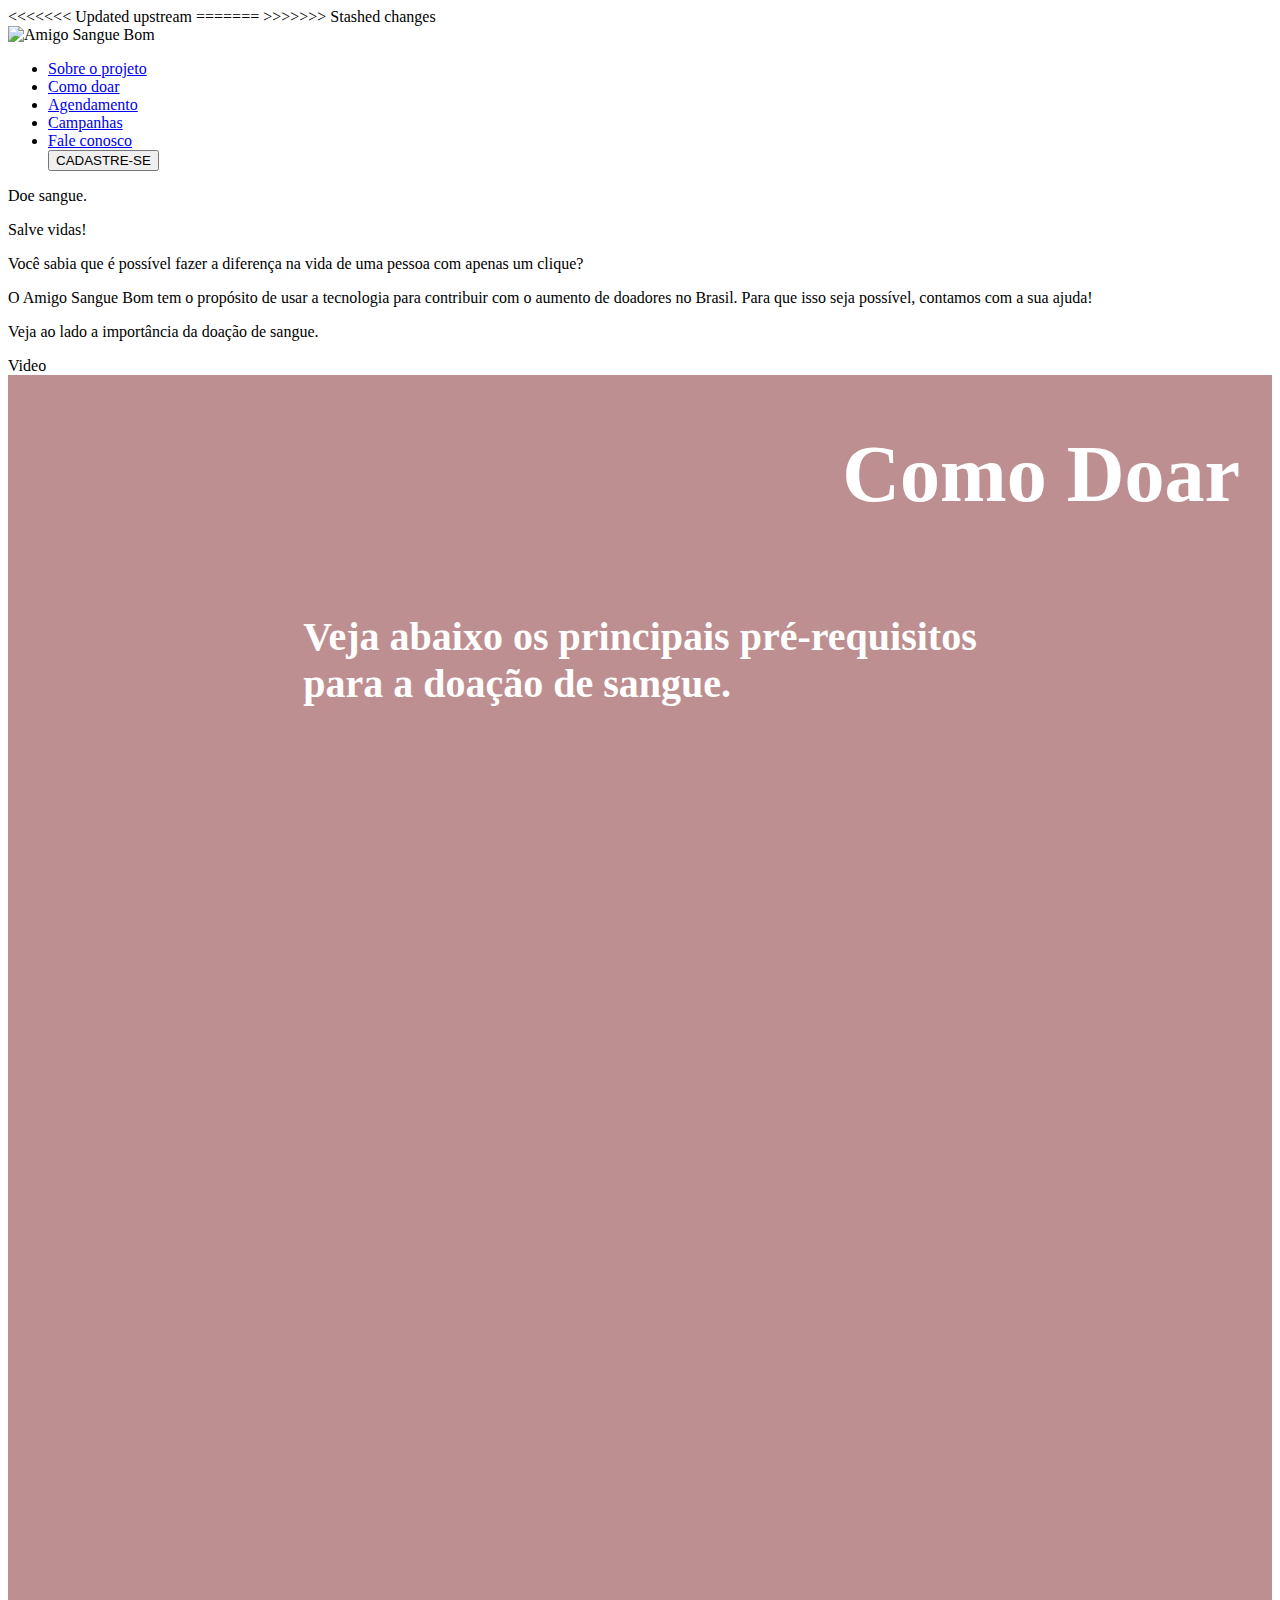
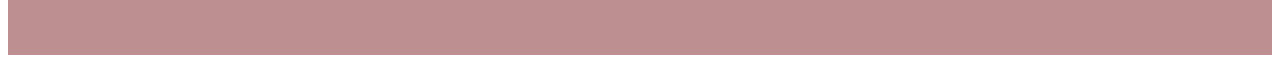
==== codigo-fonte/index.html @ 87a2641a "Inclusão de icones" ====
<!DOCTYPE html>
<html lang="en">

<head>
    <meta charset="UTF-8">
    <meta name="viewport" content="width=device-width, initial-scale=1.0">
    <link rel="stylesheet" href="main.css">
<<<<<<< Updated upstream
    <link href="https://fonts.googleapis.com/css2?family=Inter&display=swap" rel="stylesheet"> <!-- fonte Inter -->
=======
    <link rel="stylesheet" href="section2.css">
>>>>>>> Stashed changes
    <title>Amigo Sangue Bom</title>

    <script src="js/hamburger.js"></script>
</head>

<body>



    <!-------------ERICK---------------- HEADER - NAV E MAIN -------------------->


    <header>

        <div class="logo">
            <img src="../documentos/img/logoprojeto.png" alt="Amigo Sangue Bom">
        </div>
        <nav>
            <ul class="nav-bar">
                <li><a class="nav-link" href="#sobre">Sobre o projeto</a></li>
                <li><a class="nav-link" href="#como_doar">Como doar</a></li>
                <li><a class="nav-link" href="#agendamento">Agendamento</a></li>
                <li><a class="nav-link" href="#campanhas">Campanhas</a></li>
                <li><a class="nav-link" href="#fale_conosco">Fale conosco</a></li>
                <button class="login_signup" id="login_signup">CADASTRE-SE</button>
            </ul>
        </nav>

        <!-- favor não mudar essa div 'hamburguer' -->
        <div class="hamburger">
            <div class="line1"></div>
            <div class="line2"></div>
            <div class="line3"></div>
        </div>

    </header>

    <main>
        <div class="container">
            <div class="coluna1">
                <div class="intro">
                    <p>Doe <span>sangue</span>.</p>
                    <p>Salve vidas!</p>
                </div>
                <div class="intro_text">

                    <p>Você sabia que é possível fazer a diferença na vida de uma pessoa com apenas um clique?</p>
                    <p>O Amigo Sangue Bom tem o propósito de usar a tecnologia para contribuir com o aumento de doadores
                        no
                        Brasil. Para que isso seja possível, contamos com a sua ajuda!</p>
                    <p>Veja ao lado a importância da doação de sangue.</p>
                </div>
            </div>
            <div class="coluna2">
                <div class="video_sangue">Video</div><!-- div apenas de exemplo antes do video -->
            </div>
        </div>
    </main>




















    <!-------------ERICK---------------- HEADER - NAV E MAIN -------------------->




    <!-------------DOUGLAS---------------- SECTION 1 ----------------------------->

































    <!--------------DOUGLAS--------------- SECTION 1 ----------------------------->


    <!------DOUGLAS/LUIZ--------------- SECTION 2 ----------------------------->

    <div id="containerComoDoar" class="">
    <h1 id="h1ComoDoar" class="">Como Doar</h1>
    <h3 id="h3ComoDoar" class="">Veja abaixo os principais pré-requisitos <br> para a doação de sangue.</h3>
    </div>































    <!---------DOUGLAS/LUIZ--------------- SECTION 2 ------------------------------------->


    <!------BRIAN/RANAN/MATEUS----------------------- ASIDES ----------------------------->






































    <!-------BRIAN/RANAN/MATEUS----------------- ASIDES -------------------------->



    <!-------BRIAN/RANAN/MATEUS------------ SECTION 3 ---------------------------->

































    <!--------BRIAN/RANAN/MATEUS------------ SECTION 3 -------------------->




    <!---------MATEUS---------------- FOOTER ------------------>
























    <!----------BRIAN/RANAN/MATEUS---------------- FOOTER ---------------------->









</body>

</html>
---- codigo-fonte/section2.css ----
#containerComoDoar{
    display: flex;
    flex-direction: column;
    height: 80rem;
    background: #BE8F90; 
    
    align-items: end;  
}

#h1ComoDoar{
    color: #fff;
    align-self: top;
    margin-right: 2rem;
    font-size: 5rem;

}

#h3ComoDoar{
    color: #fff;
    align-self: center;
    font-size: 2.5rem;
}
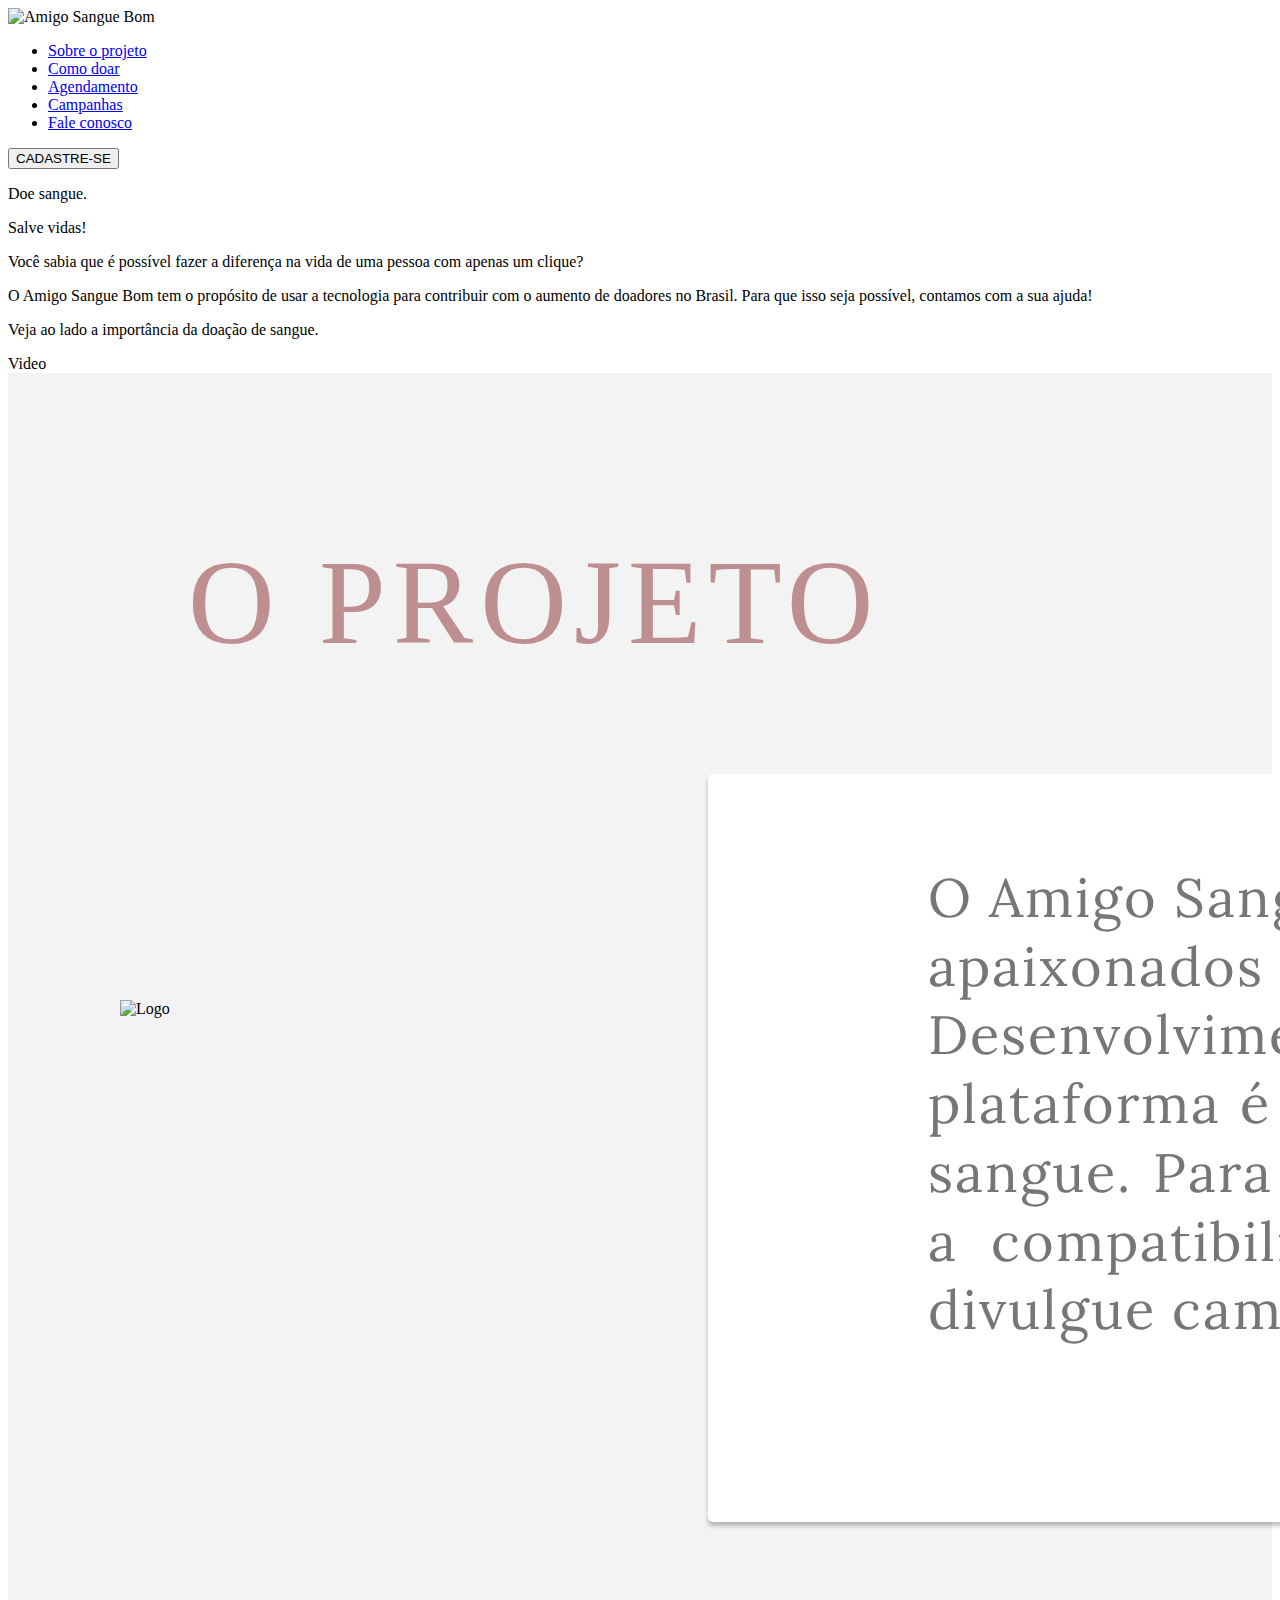
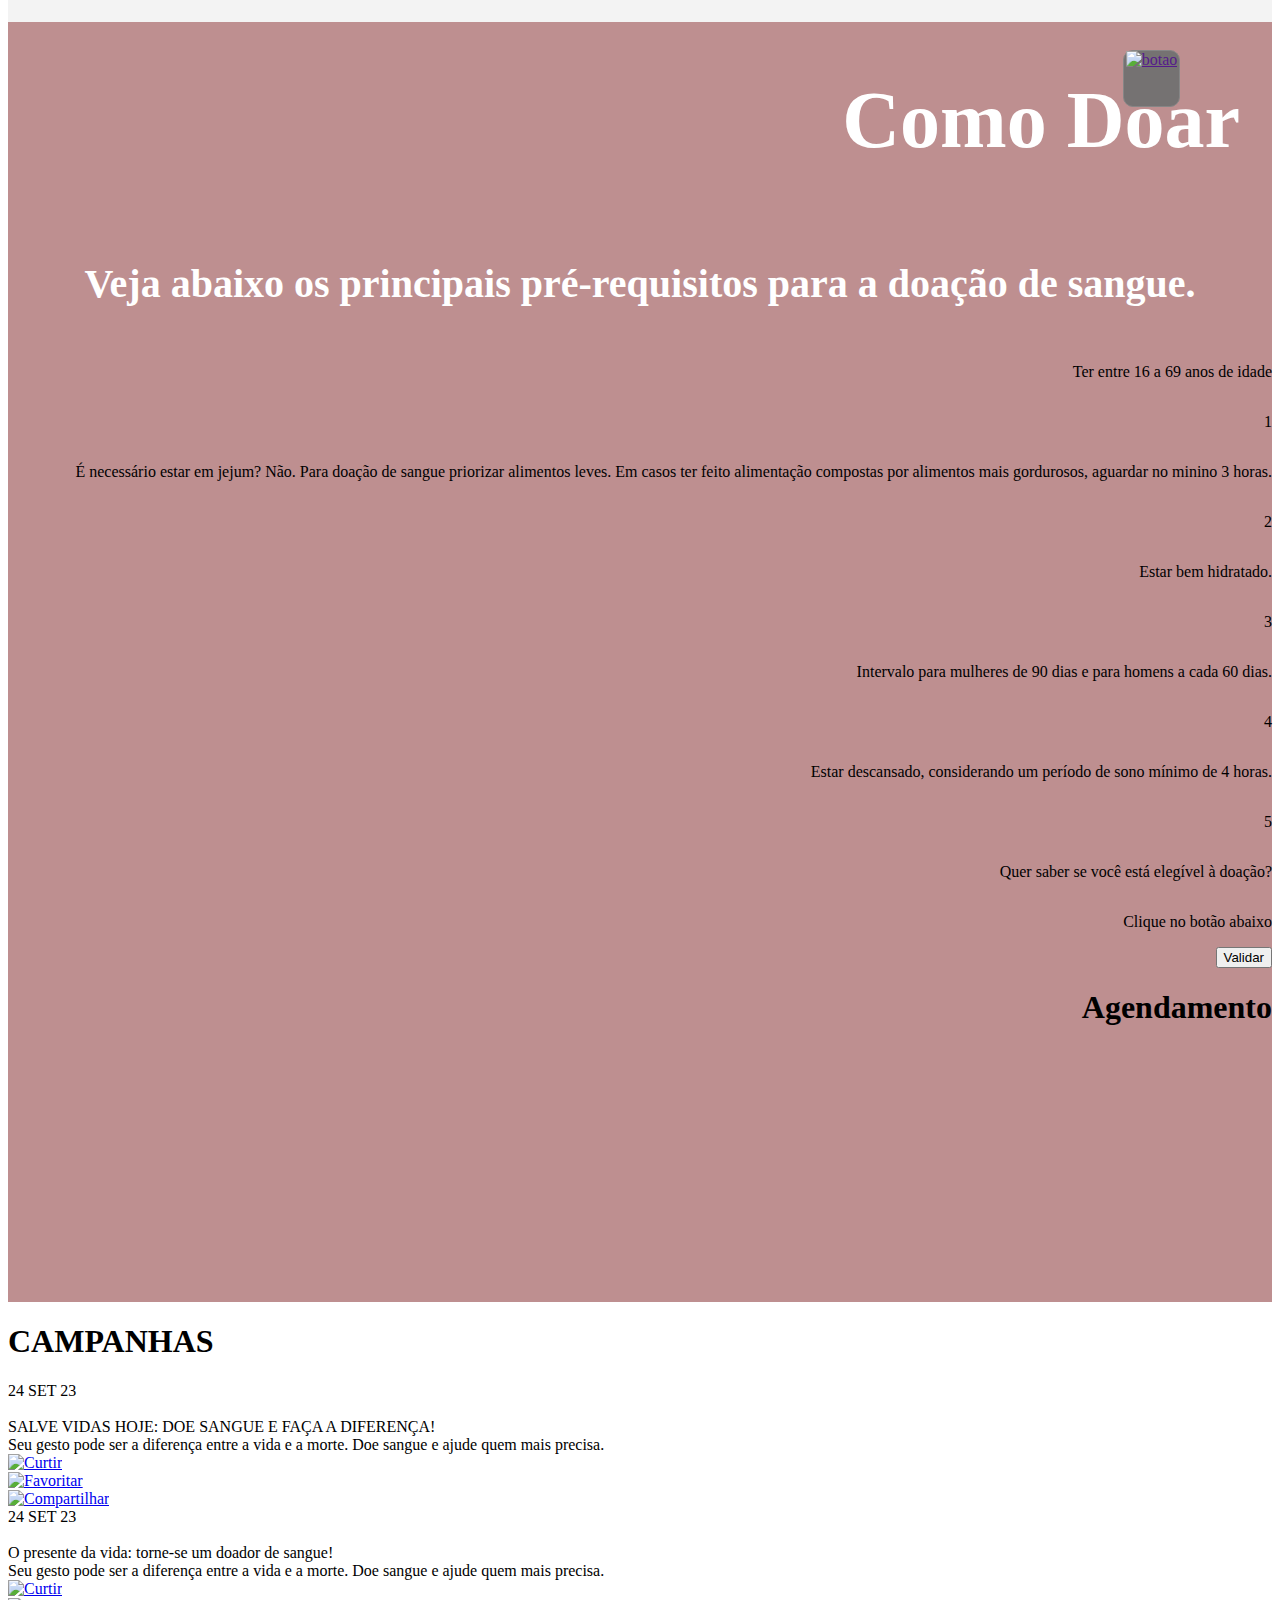
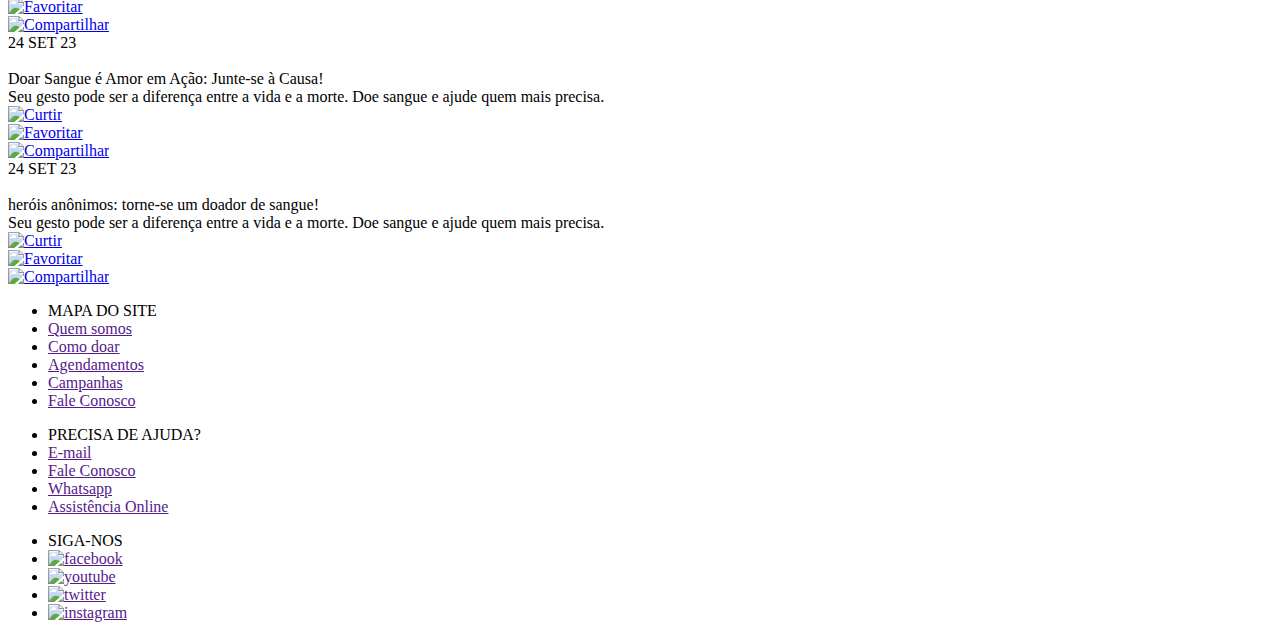
==== commit a62f011c: "Ajuste" ====
--- a/codigo-fonte/index.html
+++ b/codigo-fonte/index.html
@@ -3,13 +3,21 @@
 
 <head>
     <meta charset="UTF-8">
+
+    <link rel="preconnect" href="https://fonts.googleapis.com">
+    <link rel="preconnect" href="https://fonts.gstatic.com" crossorigin>
+    <link href="https://fonts.googleapis.com/css2?family=Inter:wght@400;500&family=Roboto:wght@400;700&display=swap"
+        rel="stylesheet">
+
+    <link rel="preconnect" href="https://fonts.googleapis.com">
+    <link rel="preconnect" href="https://fonts.gstatic.com" crossorigin>
+    <link href="https://fonts.googleapis.com/css2?family=Lora&display=swap" rel="stylesheet">
+
     <meta name="viewport" content="width=device-width, initial-scale=1.0">
     <link rel="stylesheet" href="main.css">
-<<<<<<< Updated upstream
     <link href="https://fonts.googleapis.com/css2?family=Inter&display=swap" rel="stylesheet"> <!-- fonte Inter -->
-=======
     <link rel="stylesheet" href="section2.css">
->>>>>>> Stashed changes
+    <link rel="stylesheet" href="section1.css">
     <title>Amigo Sangue Bom</title>
 
     <script src="js/hamburger.js"></script>
@@ -24,19 +32,18 @@
 
     <header>
 
+
         <div class="logo">
             <img src="../documentos/img/logoprojeto.png" alt="Amigo Sangue Bom">
         </div>
-        <nav>
-            <ul class="nav-bar">
-                <li><a class="nav-link" href="#sobre">Sobre o projeto</a></li>
-                <li><a class="nav-link" href="#como_doar">Como doar</a></li>
-                <li><a class="nav-link" href="#agendamento">Agendamento</a></li>
-                <li><a class="nav-link" href="#campanhas">Campanhas</a></li>
-                <li><a class="nav-link" href="#fale_conosco">Fale conosco</a></li>
-                <button class="login_signup" id="login_signup">CADASTRE-SE</button>
-            </ul>
-        </nav>
+        <ul class="nav-bar">
+            <li><a class="nav-link" href="#sobre">Sobre o projeto</a></li>
+            <li><a class="nav-link" href="#como_doar">Como doar</a></li>
+            <li><a class="nav-link" href="#agendamento">Agendamento</a></li>
+            <li><a class="nav-link" href="#campanhas">Campanhas</a></li>
+            <li><a class="nav-link" href="#fale_conosco">Fale conosco</a></li>
+        </ul>
+        <button class="login_signup" id="login_signup">CADASTRE-SE</button>
 
         <!-- favor não mudar essa div 'hamburguer' -->
         <div class="hamburger">
@@ -44,6 +51,7 @@
             <div class="line2"></div>
             <div class="line3"></div>
         </div>
+
 
     </header>
 
@@ -73,59 +81,27 @@
 
 
 
-
-
-
-
-
-
-
-
-
-
-
-
-
-
-
     <!-------------ERICK---------------- HEADER - NAV E MAIN -------------------->
 
 
 
 
     <!-------------DOUGLAS---------------- SECTION 1 ----------------------------->
-
-
-
-
-
-
-
-
-
-
-
-
-
-
-
-
-
-
-
-
-
-
-
-
-
-
-
-
-
-
-
-
+    <section class="containerProjeto">
+        <div>
+            <h1 class="h1-projeto">O PROJETO</h1>
+            <img src="../documentos/img/logoprojeto.png" class="logo" alt="Logo">
+            <div class="conteudo-projeto">
+                <p>O Amigo Sangue bom é um projeto desenvolvido por 6 alunos apaixonados por tecnologia e inovação do
+                    curso de Análise e Desenvolvimento de Sistemas da Puc Minas. O intuito da plataforma é atrair
+                    pessoas para contribuir com a doação de sangue. Para isso, o site permite que os usuários verifiquem
+                    a compatibilidade para doação, agende, conscientize-se e divulgue campanhas de incentivo.</p>
+            </div>
+            <div class="botaoPraCima">
+                <a href=""><img src="../documentos/img/botão-setaPraCima.png" alt="botao" class="voltar-homepage"></a>
+            </div>
+        </div>
+    </section>
 
     <!--------------DOUGLAS--------------- SECTION 1 ----------------------------->
 
@@ -133,8 +109,51 @@
     <!------DOUGLAS/LUIZ--------------- SECTION 2 ----------------------------->
 
     <div id="containerComoDoar" class="">
-    <h1 id="h1ComoDoar" class="">Como Doar</h1>
-    <h3 id="h3ComoDoar" class="">Veja abaixo os principais pré-requisitos <br> para a doação de sangue.</h3>
+        <h1 id="h1ComoDoar" class="">Como Doar</h1>
+        <h3 id="h3ComoDoar" class="">Veja abaixo os principais pré-requisitos para a doação de sangue.</h3>
+
+
+        <div id="requisito1" class="requisitos">
+            <p>Ter entre 16 a 69 anos de idade</p>
+        </div>
+        <div id="topicoNumber1" class="topicoNumber">
+            <p> 1 </p>
+        </div>
+        <div id="requisito2" class="requisitos">
+            <p>É necessário estar em jejum? Não. Para doação de sangue priorizar alimentos leves. Em casos ter feito
+                alimentação compostas por alimentos mais gordurosos, aguardar no minino 3 horas.</p>
+        </div>
+        <div id="topicoNumber2" class="topicoNumber">
+            <p> 2 </p>
+        </div>
+        <div id="requisito3" class="requisitos">
+            <p>Estar bem hidratado.</p>
+        </div>
+        <div id="topicoNumber3" class="topicoNumber">
+            <p> 3 </p>
+        </div>
+        <div id="requisito4" class="requisitos">
+            <p>Intervalo para mulheres de 90 dias e para homens a cada 60 dias.</p>
+        </div>
+        <div id="topicoNumber4" class="topicoNumber">
+            <p> 4 </p>
+        </div>
+        <div id="requisito5" class="requisitos">
+            <p>Estar descansado, considerando um período de sono mínimo de 4 horas.</p>
+        </div>
+        <div id="topicoNumber5" class="topicoNumber">
+            <p> 5 </p>
+        </div>
+
+
+        <p class="textValidar">Quer saber se você está elegível à doação? </p>
+        <p class="textValidar">Clique no botão abaixo</p>
+        <button class="login_signup" id="validarRequisito">Validar</button>
+
+        <div id="linhaAgendamento"></div>
+
+        <h1 id="tituloAgendamento"> Agendamento </h1>
+
     </div>
 
 
@@ -167,45 +186,139 @@
 
 
 
+
+
     <!---------DOUGLAS/LUIZ--------------- SECTION 2 ------------------------------------->
 
 
     <!------BRIAN/RANAN/MATEUS----------------------- ASIDES ----------------------------->
 
 
-
-
-
-
-
-
-
-
-
-
-
-
-
-
-
-
-
-
-
-
-
-
-
-
-
-
-
-
-
-
-
-
-
+    <aside>
+
+        <!-- ÁREA DE CAMPANHAS DESENVOLVIDAS POR BRIAN-->
+        <h1 id="camp_title"> CAMPANHAS</h1>
+
+        <!-- PUBLICAÇÃO 1-->
+        <div class="camp_area">
+            <div class="camp_publi">
+                <div class="form_date">
+                    <div class="form_date_text">24 SET 23</div>
+                </div>
+                <a href="#">
+                    <div class="camp_img">
+                        <img src="/pmv-ads-2023-2-e1-proj-web-t9-pmv-ads-2023-2-e1-projetoamigosanguebom/documentos/img/doe_1.png"
+                            alt="">
+                    </div>
+                </a>
+
+                <div class="camp_publi_title">SALVE VIDAS HOJE: DOE SANGUE E FAÇA A DIFERENÇA!</div>
+                <div class="camp_publi_subtitle">Seu gesto pode ser a diferença entre a vida e a morte. Doe sangue e
+                    ajude quem mais precisa. </div>
+
+                <div class="icon_area">
+                    <div class="fb-icon"> <a href="#"><img
+                                src="/pmv-ads-2023-2-e1-proj-web-t9-pmv-ads-2023-2-e1-projetoamigosanguebom/documentos/img/Facebook.png"
+                                alt="Curtir"></a></div>
+                    <div class="fb-icon"> <a href="#"><img
+                                src="/pmv-ads-2023-2-e1-proj-web-t9-pmv-ads-2023-2-e1-projetoamigosanguebom/documentos/img/Favorite.png"
+                                alt="Favoritar"></a></div>
+                    <div class="fb-icon"> <a href="#"><img
+                                src="/pmv-ads-2023-2-e1-proj-web-t9-pmv-ads-2023-2-e1-projetoamigosanguebom/documentos/img/Right.png"
+                                alt="Compartilhar"></a></div>
+                </div>
+            </div>
+            <!-- PUBLICAÇÃO 2-->
+            <div class="camp_publi">
+                <div class="form_date">
+                    <div class="form_date_text">24 SET 23</div>
+                </div>
+                <a href="#">
+                    <div class="camp_img">
+                        <img src="/pmv-ads-2023-2-e1-proj-web-t9-pmv-ads-2023-2-e1-projetoamigosanguebom/documentos/img/doe_2.png"
+                            alt="">
+                    </div>
+                </a>
+
+                <div class="camp_publi_title">O presente da vida: torne-se um doador de sangue!</div>
+                <div class="camp_publi_subtitle">Seu gesto pode ser a diferença entre a vida e a morte. Doe sangue e
+                    ajude quem mais precisa. </div>
+
+                <div class="icon_area">
+                    <div class="fb-icon"> <a href="#"><img
+                                src="/pmv-ads-2023-2-e1-proj-web-t9-pmv-ads-2023-2-e1-projetoamigosanguebom/documentos/img/Facebook.png"
+                                alt="Curtir"></a></div>
+                    <div class="fb-icon"> <a href="#"><img
+                                src="/pmv-ads-2023-2-e1-proj-web-t9-pmv-ads-2023-2-e1-projetoamigosanguebom/documentos/img/Favorite.png"
+                                alt="Favoritar"></a></div>
+                    <div class="fb-icon"> <a href="#"><img
+                                src="/pmv-ads-2023-2-e1-proj-web-t9-pmv-ads-2023-2-e1-projetoamigosanguebom/documentos/img/Right.png"
+                                alt="Compartilhar"></a></div>
+                </div>
+            </div>
+            <!-- PUBLICAÇÃO 3-->
+            <div class="camp_publi">
+                <div class="form_date">
+                    <div class="form_date_text">24 SET 23</div>
+                </div>
+                <a href="#">
+                    <div class="camp_img">
+                        <img src="/pmv-ads-2023-2-e1-proj-web-t9-pmv-ads-2023-2-e1-projetoamigosanguebom/documentos/img/doe_3.png"
+                            alt="">
+                    </div>
+                </a>
+
+                <div class="camp_publi_title">Doar Sangue é Amor em Ação: Junte-se à Causa!</div>
+                <div class="camp_publi_subtitle">Seu gesto pode ser a diferença entre a vida e a morte. Doe sangue e
+                    ajude quem mais precisa. </div>
+
+                <div class="icon_area">
+                    <div class="fb-icon"> <a href="#"><img
+                                src="/pmv-ads-2023-2-e1-proj-web-t9-pmv-ads-2023-2-e1-projetoamigosanguebom/documentos/img/Facebook.png"
+                                alt="Curtir"></a></div>
+                    <div class="fb-icon"> <a href="#"><img
+                                src="/pmv-ads-2023-2-e1-proj-web-t9-pmv-ads-2023-2-e1-projetoamigosanguebom/documentos/img/Favorite.png"
+                                alt="Favoritar"></a></div>
+                    <div class="fb-icon"> <a href="#"><img
+                                src="/pmv-ads-2023-2-e1-proj-web-t9-pmv-ads-2023-2-e1-projetoamigosanguebom/documentos/img/Right.png"
+                                alt="Compartilhar"></a></div>
+                </div>
+            </div>
+            <!-- PUBLICAÇÃO 4-->
+            <div class="camp_publi">
+                <div class="form_date">
+                    <div class="form_date_text">24 SET 23</div>
+                </div>
+                <a href="#">
+                    <div class="camp_img">
+                        <img src="/pmv-ads-2023-2-e1-proj-web-t9-pmv-ads-2023-2-e1-projetoamigosanguebom/documentos/img/doe_4.png"
+                            alt="">
+                    </div>
+                </a>
+
+                <div class="camp_publi_title">heróis anônimos: torne-se um doador de sangue!</div>
+                <div class="camp_publi_subtitle">Seu gesto pode ser a diferença entre a vida e a morte. Doe sangue e
+                    ajude quem mais precisa. </div>
+
+                <div class="icon_area">
+                    <div class="fb-icon"> <a href="#"><img
+                                src="/pmv-ads-2023-2-e1-proj-web-t9-pmv-ads-2023-2-e1-projetoamigosanguebom/documentos/img/Facebook.png"
+                                alt="Curtir"></a></div>
+                    <div class="fb-icon"> <a href="#"><img
+                                src="/pmv-ads-2023-2-e1-proj-web-t9-pmv-ads-2023-2-e1-projetoamigosanguebom/documentos/img/Favorite.png"
+                                alt="Favoritar"></a></div>
+                    <div class="fb-icon"> <a href="#"><img
+                                src="/pmv-ads-2023-2-e1-proj-web-t9-pmv-ads-2023-2-e1-projetoamigosanguebom/documentos/img/Right.png"
+                                alt="Compartilhar"></a></div>
+                </div>
+            </div>
+
+
+
+        </div>
+
+
+    </aside>
 
 
 
@@ -213,80 +326,111 @@
 
 
 
-    <!-------BRIAN/RANAN/MATEUS------------ SECTION 3 ---------------------------->
-
-
-
-
-
-
-
-
-
-
-
-
-
-
-
-
-
-
-
-
-
-
-
-
-
-
-
-
-
-
-
-
-
-    <!--------BRIAN/RANAN/MATEUS------------ SECTION 3 -------------------->
+
+
+
+
+
+
+
+
+
+
+    <!-------RANAN/MATEUS------------ SECTION 3 ---------------------------->
+
+    <section>
+
+        <!-- TÍTULO DA SEÇÃO -->
+
+
+
+
+
+
+
+
+
+    </section>
+
+
+
+
+
+
+
+
+
+
+
+
+
+
+
+
+
+
+
+
+
+
+
+
+
+
+
+
+
+
+
+    <!--------RANAN/MATEUS------------ SECTION 3 -------------------->
 
 
 
 
     <!---------MATEUS---------------- FOOTER ------------------>
 
-
-
-
-
-
-
-
-
-
-
-
-
-
-
-
-
-
-
-
-
-
-
-
-    <!----------BRIAN/RANAN/MATEUS---------------- FOOTER ---------------------->
-
-
-
-
-
-
-
-
-
+    <!-- FOOTER DESENVOLVIDO - MATEUS -->
+    <footer>
+        <div id="rodape">
+            <div class="secoes-rodape" id="mapa-site">
+                <ul>
+                    <li class="titulo-rodape">MAPA DO SITE</li>
+                    <li class="itens-lista"><a class="footer-link" href="">Quem somos</a></li>
+                    <li class="itens-lista"><a class="footer-link" href="">Como doar</a></li>
+                    <li class="itens-lista"><a class="footer-link" href="">Agendamentos</a></li>
+                    <li class="itens-lista"><a class="footer-link" href="">Campanhas</a></li>
+                    <li class="itens-lista"><a class="footer-link" href="">Fale Conosco</a></li>
+                </ul>
+            </div>
+
+            <div class="secoes-rodape" id="precisa-ajuda">
+                <ul>
+                    <li class="titulo-rodape">PRECISA DE AJUDA?</li>
+                    <li class="itens-lista"><a class="footer-link" href="">E-mail</a></li>
+                    <li class="itens-lista"><a class="footer-link" href="">Fale Conosco</a></li>
+                    <li class="itens-lista"><a class="footer-link" href="">Whatsapp</a></li>
+                    <li class="itens-lista"><a class="footer-link" href="">Assistência Online</a></li>
+                </ul>
+            </div>
+
+            <div class="secoes-rodape" id="siga-nos">
+                <ul class="itens-imagem">
+                    <li class="titulo-rodape">SIGA-NOS</li>
+                    <li class="logo-redes"><a class="footer-link" href=""><img src="../documentos/img/FacebookLogo.png"
+                                alt="facebook"></a></li>
+                    <li class="logo-redes"><a class="footer-link" href=""><img src="../documentos/img/YoutubeLogo.png"
+                                alt="youtube"></a></li>
+                    <li class="logo-redes"><a class="footer-link" href=""><img src="../documentos/img/TwitterLogo.png"
+                                alt="twitter"></a></li>
+                    <li class="logo-redes"><a class="footer-link" href=""><img src="../documentos/img/InstagramLogo.png"
+                                alt="instagram"></a></li>
+                </ul>
+            </div>
+        </div>
+    </footer>
+
+    <!----------MATEUS---------------- FOOTER ---------------------->
+    
 </body>
 
 </html>--- a/codigo-fonte/section1.css
+++ b/codigo-fonte/section1.css
@@ -0,0 +1,64 @@
+
+
+
+section.containerProjeto{
+    background-color: #F3F3F3;
+    padding: 120px 0 160px 0;
+}
+.h1-projeto {
+    color: #BE8F90;
+    font-family: 'Ovo', serif;
+    font-size: 100px;
+    position: relative;
+   margin-left: 180px;
+    font-size: 120px;
+    font-weight: 400;
+    line-height: 60px;
+    letter-spacing: 0.06em;
+
+}
+
+img.logo {
+    width: 695px;
+    height: 420px;
+    position: absolute;
+    top: 1000px;
+    left: 120px;
+}
+div.botaoPraCima {
+    background-color: #757272;
+    border: 1px solid rgb(134, 134, 134);
+    border-radius: 10px;
+    width: 55px;
+    height: 55px;
+    position: absolute;
+    text-align: center;
+    right: 100px;
+    top: 1650px;
+    
+}
+
+div.conteudo-projeto{
+    background-color: white;
+    color: #767676;
+    font-family: 'Lora', monospace;
+    font-size: 54px;
+    width: 1754px;
+    height: 693px;
+    padding: 40px 20px 15px 120px;
+    position: relative;
+    top: 60px;
+    left: 700px;
+    box-shadow: 0 4px 4px 0 rgba(0, 0, 0, .25);
+    border-radius: 5px;
+   
+
+}
+div.conteudo-projeto > p {
+    text-align: justify;
+    letter-spacing: 2px;
+    line-height: 68.78px;
+    font-weight: 400;
+    margin: 50px 0 30px 100px;
+    
+}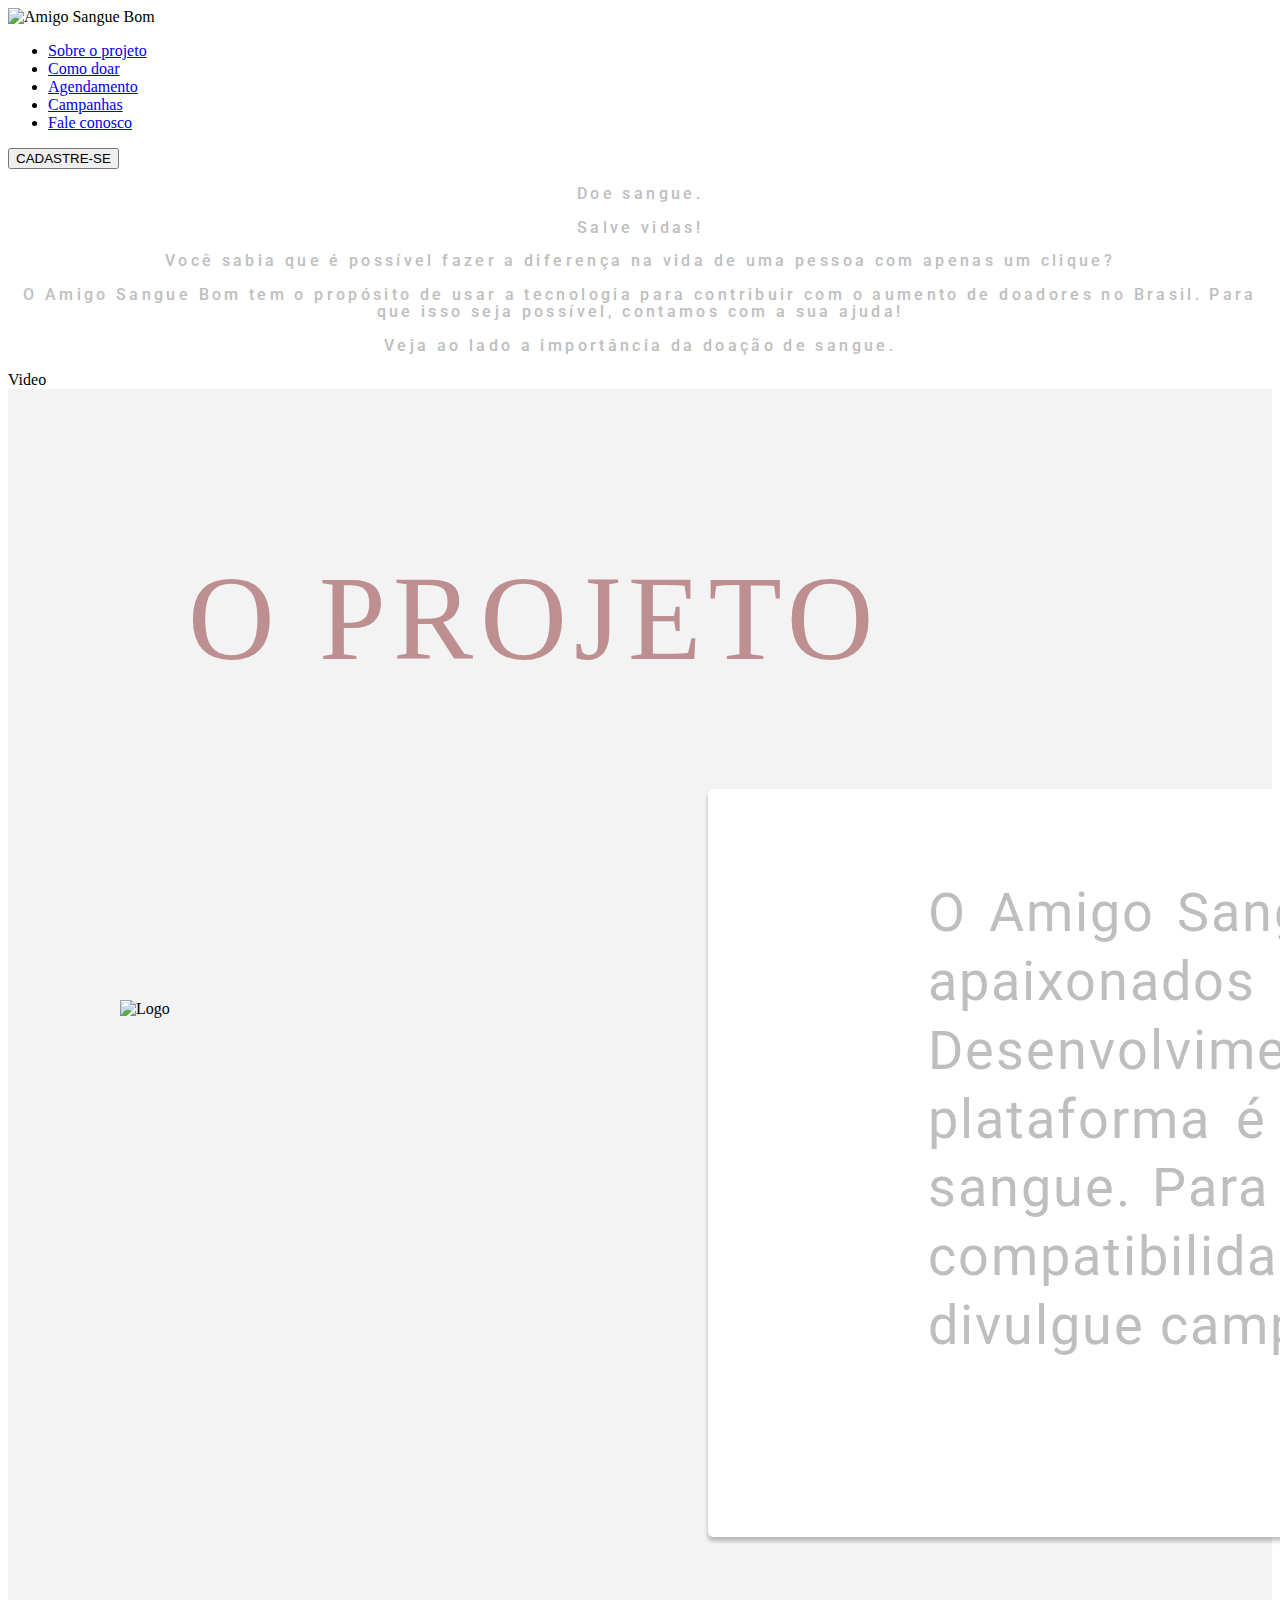
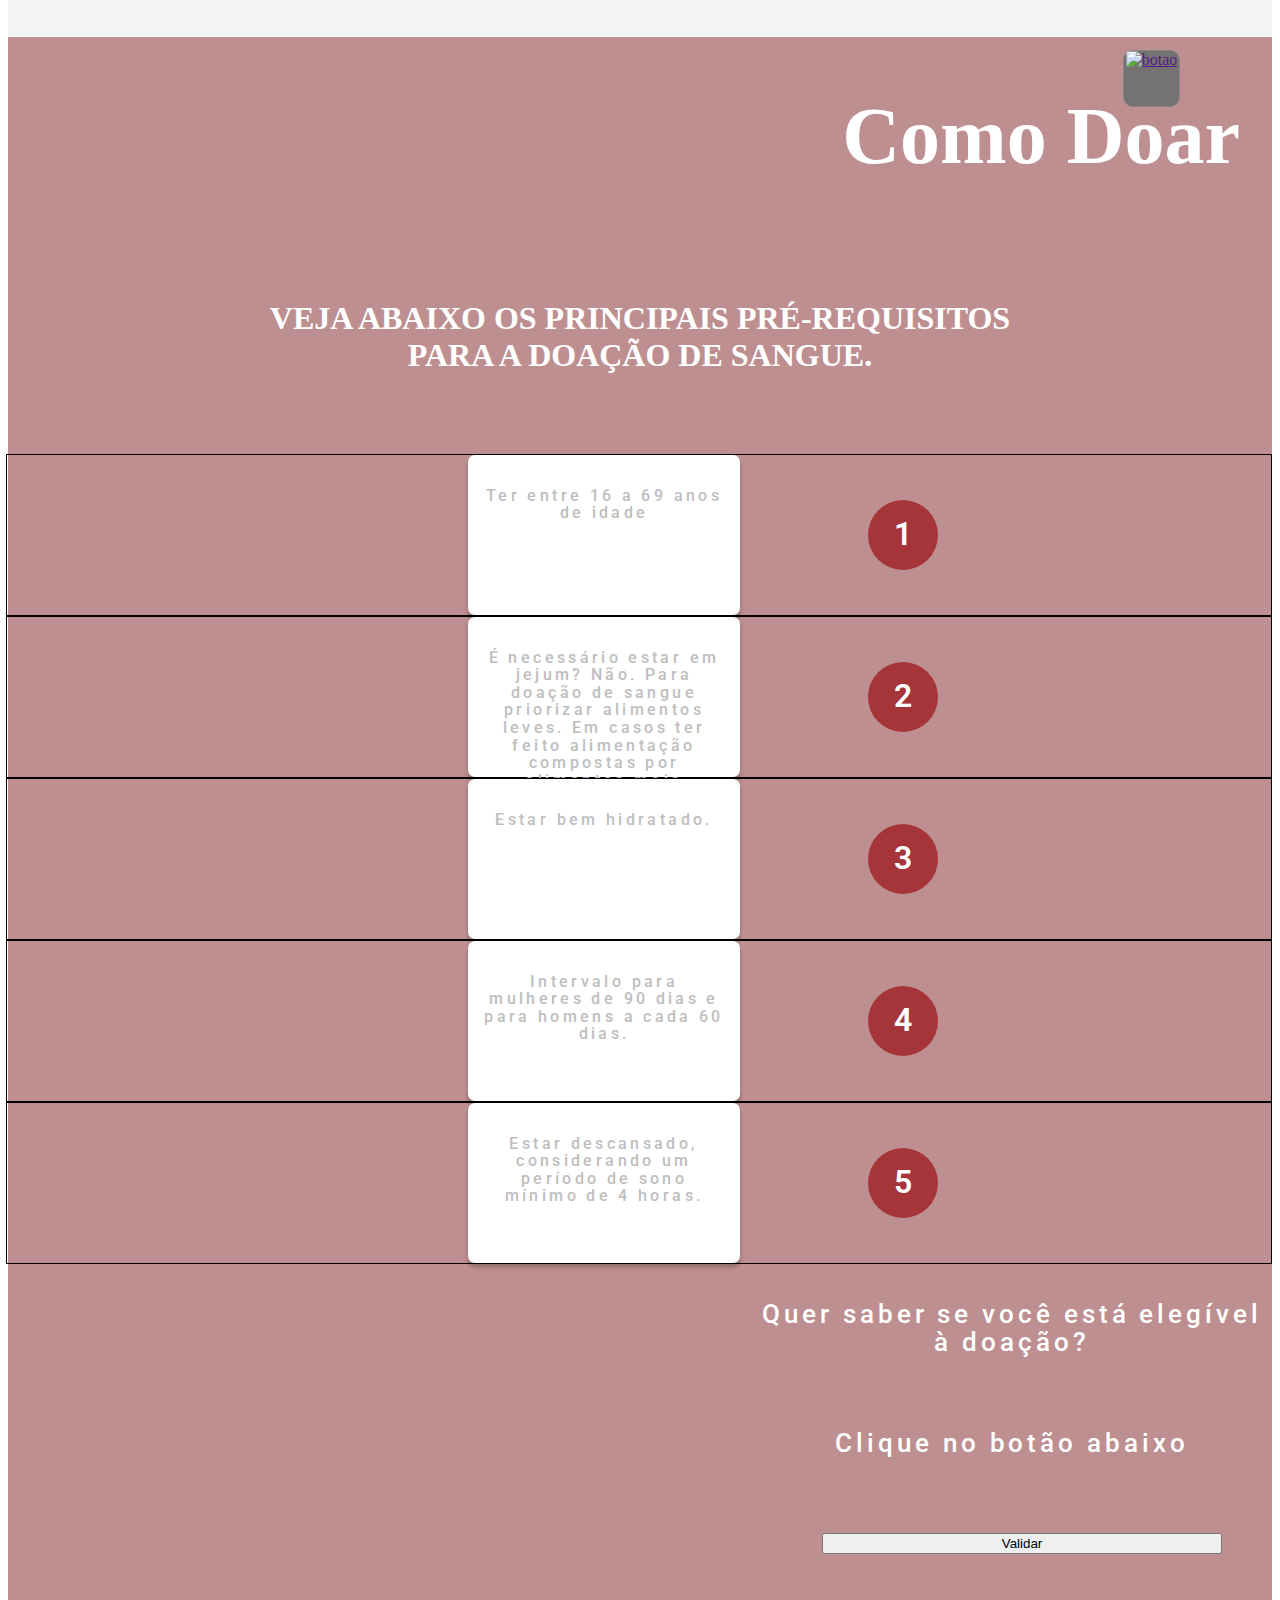
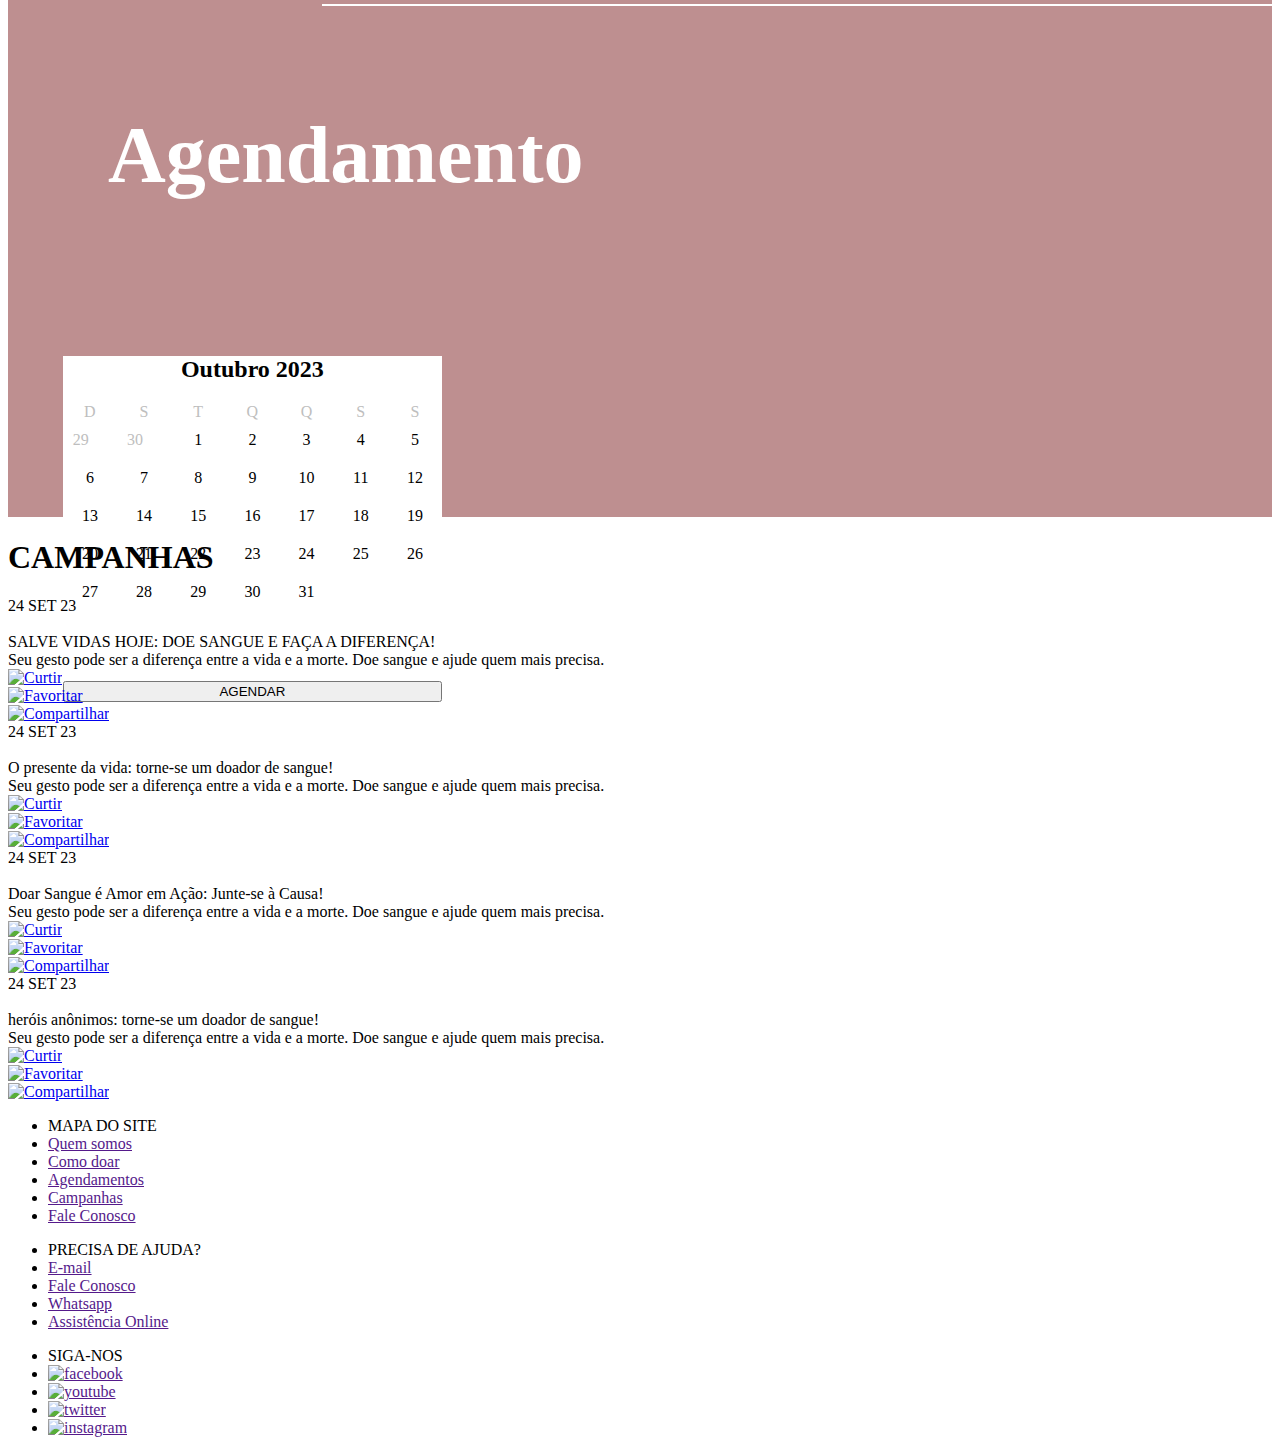
==== commit 49992dcf: "atualizacao" ====
--- a/codigo-fonte/index.html
+++ b/codigo-fonte/index.html
@@ -111,38 +111,30 @@
     <div id="containerComoDoar" class="">
         <h1 id="h1ComoDoar" class="">Como Doar</h1>
         <h3 id="h3ComoDoar" class="">Veja abaixo os principais pré-requisitos para a doação de sangue.</h3>
-
-
-        <div id="requisito1" class="requisitos">
-            <p>Ter entre 16 a 69 anos de idade</p>
-        </div>
-        <div id="topicoNumber1" class="topicoNumber">
-            <p> 1 </p>
-        </div>
-        <div id="requisito2" class="requisitos">
-            <p>É necessário estar em jejum? Não. Para doação de sangue priorizar alimentos leves. Em casos ter feito
-                alimentação compostas por alimentos mais gordurosos, aguardar no minino 3 horas.</p>
-        </div>
-        <div id="topicoNumber2" class="topicoNumber">
-            <p> 2 </p>
-        </div>
-        <div id="requisito3" class="requisitos">
-            <p>Estar bem hidratado.</p>
-        </div>
-        <div id="topicoNumber3" class="topicoNumber">
-            <p> 3 </p>
-        </div>
-        <div id="requisito4" class="requisitos">
-            <p>Intervalo para mulheres de 90 dias e para homens a cada 60 dias.</p>
-        </div>
-        <div id="topicoNumber4" class="topicoNumber">
-            <p> 4 </p>
-        </div>
-        <div id="requisito5" class="requisitos">
-            <p>Estar descansado, considerando um período de sono mínimo de 4 horas.</p>
-        </div>
-        <div id="topicoNumber5" class="topicoNumber">
-            <p> 5 </p>
+        
+        <div class="alinhamentoRequisitos">
+            <div id="requisito1" class="requisitos"> <p>Ter entre 16 a 69 anos de idade</p></div>
+                <div id="topicoNumber1" class="topicoNumber"><p> 1 </p></div>
+        </div>
+    
+        <div class="alinhamentoRequisitos">
+            <div id="requisito2" class="requisitos"> <p>É necessário estar em jejum? Não. Para doação de sangue priorizar alimentos leves. Em casos ter feito alimentação compostas por alimentos mais gordurosos, aguardar no minino 3 horas.</p></div>
+                <div id="topicoNumber2" class="topicoNumber"><p> 2 </p></div>
+        </div>
+    
+        <div class="alinhamentoRequisitos">
+            <div id="requisito3" class="requisitos"> <p>Estar bem hidratado.</p></div>
+                <div id="topicoNumber3" class="topicoNumber"><p> 3 </p></div>
+        </div>
+    
+        <div class="alinhamentoRequisitos">
+            <div id="requisito4" class="requisitos"> <p>Intervalo para mulheres de 90 dias e para homens a cada 60 dias.</p></div>
+                <div id="topicoNumber4" class="topicoNumber"><p> 4 </p></div>
+        </div>
+    
+        <div class="alinhamentoRequisitos">
+            <div id="requisito5" class="requisitos"> <p>Estar descansado, considerando um período de sono mínimo de 4 horas.</p></div>
+                <div id="topicoNumber5" class="topicoNumber"><p> 5 </p></div>
         </div>
 
 
@@ -154,6 +146,60 @@
 
         <h1 id="tituloAgendamento"> Agendamento </h1>
 
+        <div id="mapaCalenderio">
+
+            <div class="calendar">
+                <div class="month">Outubro 2023</div>
+                <div class="days">
+                    <div class="week">D</div>
+                    <div class="week">S</div>
+                    <div class="week">T</div>
+                    <div class="week">Q</div>
+                    <div class="week">Q</div>
+                    <div class="week">S</div>
+                    <div class="week">S</div>
+                    <div class="dayoff">29</div>
+                    <div class="dayoff">30</div>
+                    <div class="day">1</div>
+                    <div class="day">2</div>
+                    <div class="day">3</div>
+                    <div class="day">4</div>
+                    <div class="day">5</div>
+                    <div class="day">6</div>
+                    <div class="day">7</div>
+                    <div class="day">8</div>
+                    <div class="day">9</div>
+                    <div class="day">10</div>
+                    <div class="day">11</div>
+                    <div class="day">12</div>
+                    <div class="day">13</div>
+                    <div class="day">14</div>
+                    <div class="day">15</div>
+                    <div class="day">16</div>
+                    <div class="day">17</div>
+                    <div class="day">18</div>
+                    <div class="day">19</div>
+                    <div class="day">20</div>
+                    <div class="day">21</div>
+                    <div class="day">22</div>
+                    <div class="day">23</div>
+                    <div class="day">24</div>
+                    <div class="day">25</div>
+                    <div class="day">26</div>
+                    <div class="day">27</div>
+                    <div class="day">28</div>
+                    <div class="day">29</div>
+                    <div class="day">30</div>
+                    <div class="day">31</div>
+                </div>
+                <button class="login_signup" id="ButtonAgendar">AGENDAR</button>
+            </div>
+            
+            
+            <iframe id="map" src="https://www.google.com/maps/embed?pb=!1m16!1m12!1m3!1d7502.07054340623!2d-43.995961457785484!3d-19.922918425855517!2m3!1f0!2f0!3f0!3m2!1i1024!2i768!4f13.1!2m1!1spuc%20minas%20eucaristico!5e0!3m2!1spt-BR!2sbr!4v1696985356185!5m2!1spt-BR!2sbr" width="600" height="450" style="border:0;" allowfullscreen="" loading="lazy" referrerpolicy="no-referrer-when-downgrade"></iframe>
+        </div>  
+
+            <script src="section3.js"></script>
     </div>
 
 
--- a/codigo-fonte/section2.css
+++ b/codigo-fonte/section2.css
@@ -1,7 +1,7 @@
 #containerComoDoar{
     display: flex;
     flex-direction: column;
-    height: 80rem;
+    height: 130rem;
     background: #BE8F90; 
     
     align-items: end;  
@@ -12,11 +12,172 @@
     align-self: top;
     margin-right: 2rem;
     font-size: 5rem;
+    padding-bottom: 2rem;
 
 }
 
 #h3ComoDoar{
+    text-transform: uppercase;
     color: #fff;
     align-self: center;
-    font-size: 2.5rem;
+    text-align: center;
+    width: 800px;
+    font-size: 2rem;
+    margin-bottom: 5rem;
 }
+
+.requisitos{
+
+    background-color: #fff;
+    width: 15rem;
+    height: 8rem;
+    margin-left: 8rem;
+    margin-right: 8rem;
+    border-radius: 7px;
+    box-shadow: 0px 4px 4px 0px rgba(0, 0, 0, 0.25);
+    padding: 1rem;
+    
+}
+
+.requisito, p{
+    color: #BEBEBE;
+    text-align: center;
+    font-family: Roboto;
+    font-style: normal;
+    letter-spacing: 3.36px;
+    font-weight: 500;
+    line-height: 110%;
+}
+
+.topicoNumber{
+    align-self: center;
+    background-color: #A63539;
+    border-radius: 50%;
+    width: 70px;
+    height: 70px;
+    
+}
+
+
+.topicoNumber > p{
+    color: #fff;
+    margin: 25% 37%;
+    align-self: center;
+    font-style: normal;
+    font-size: 2rem;
+    font-weight: 600;
+    font-family: Roboto;
+    line-height: 110%;
+    letter-spacing: 6.72px;
+    
+    
+}
+
+.textValidar{
+    color: #FFF;
+    text-align: center;
+    font-family: Roboto;
+    font-size: 26px;
+    font-style: normal;
+    font-weight: 500;
+    width: 500px;
+    letter-spacing: 3.92px;
+    line-height: 110%; /* 30.8px */
+    padding: 10px;
+}
+
+#validarRequisito{
+    width: 400px;
+    margin-right: 50px;
+    margin-top: 40px;
+}
+
+#linhaAgendamento{
+    border: thin solid white;
+    align-self: flex-end;
+    width: 75%;
+    margin: 50px 0px;
+}
+
+#tituloAgendamento{
+    color: #fff;
+    align-self: flex-start;
+    margin-left: 100px;
+    font-size: 5rem;
+}
+
+.alinhamentoRequisitos{
+    display: flex;
+    flex-direction: row;
+    border: 1px solid black;
+    justify-content: flex-start;
+    width: 100%
+}
+
+.alinhamentoRequisitos{
+    display: flex;
+    flex-direction: row;
+    border: 1px solid black;
+    justify-content: center;
+    width: 100%
+
+}
+
+#topicoNumber1{
+    align-self: center;
+}
+
+#map{
+    margin-top: 1.5rem;
+    margin-right: 5rem;
+    height: 110%;
+    width: 50%;
+}
+
+.calendar {
+    height: 57%;
+    font-weight: 30%;
+    width: 30%;
+    margin: 0 auto;
+    text-align: center;
+    margin-top: 8%;
+    background-color: #fff;
+}
+
+.month {
+    font-size: 24px;
+    font-weight: bold;
+    margin-bottom: 20px;
+}
+
+.days {
+    display: grid;
+    grid-template-columns: repeat(7, 1fr);
+}
+
+.day {
+    padding: 10px;
+    
+}
+
+#mapaCalenderio{
+    display: flex;
+    flex-direction: row;
+    gap: 5%;
+}
+
+.week{
+    color: #BEBEBE;
+}
+
+.dayoff {
+    padding: 10px;
+    color: #BEBEBE;
+    display: grid;
+    grid-template-columns: repeat(7, 1fr);
+}
+
+#ButtonAgendar{
+    margin-top: 70px;
+    width: 100%;
+}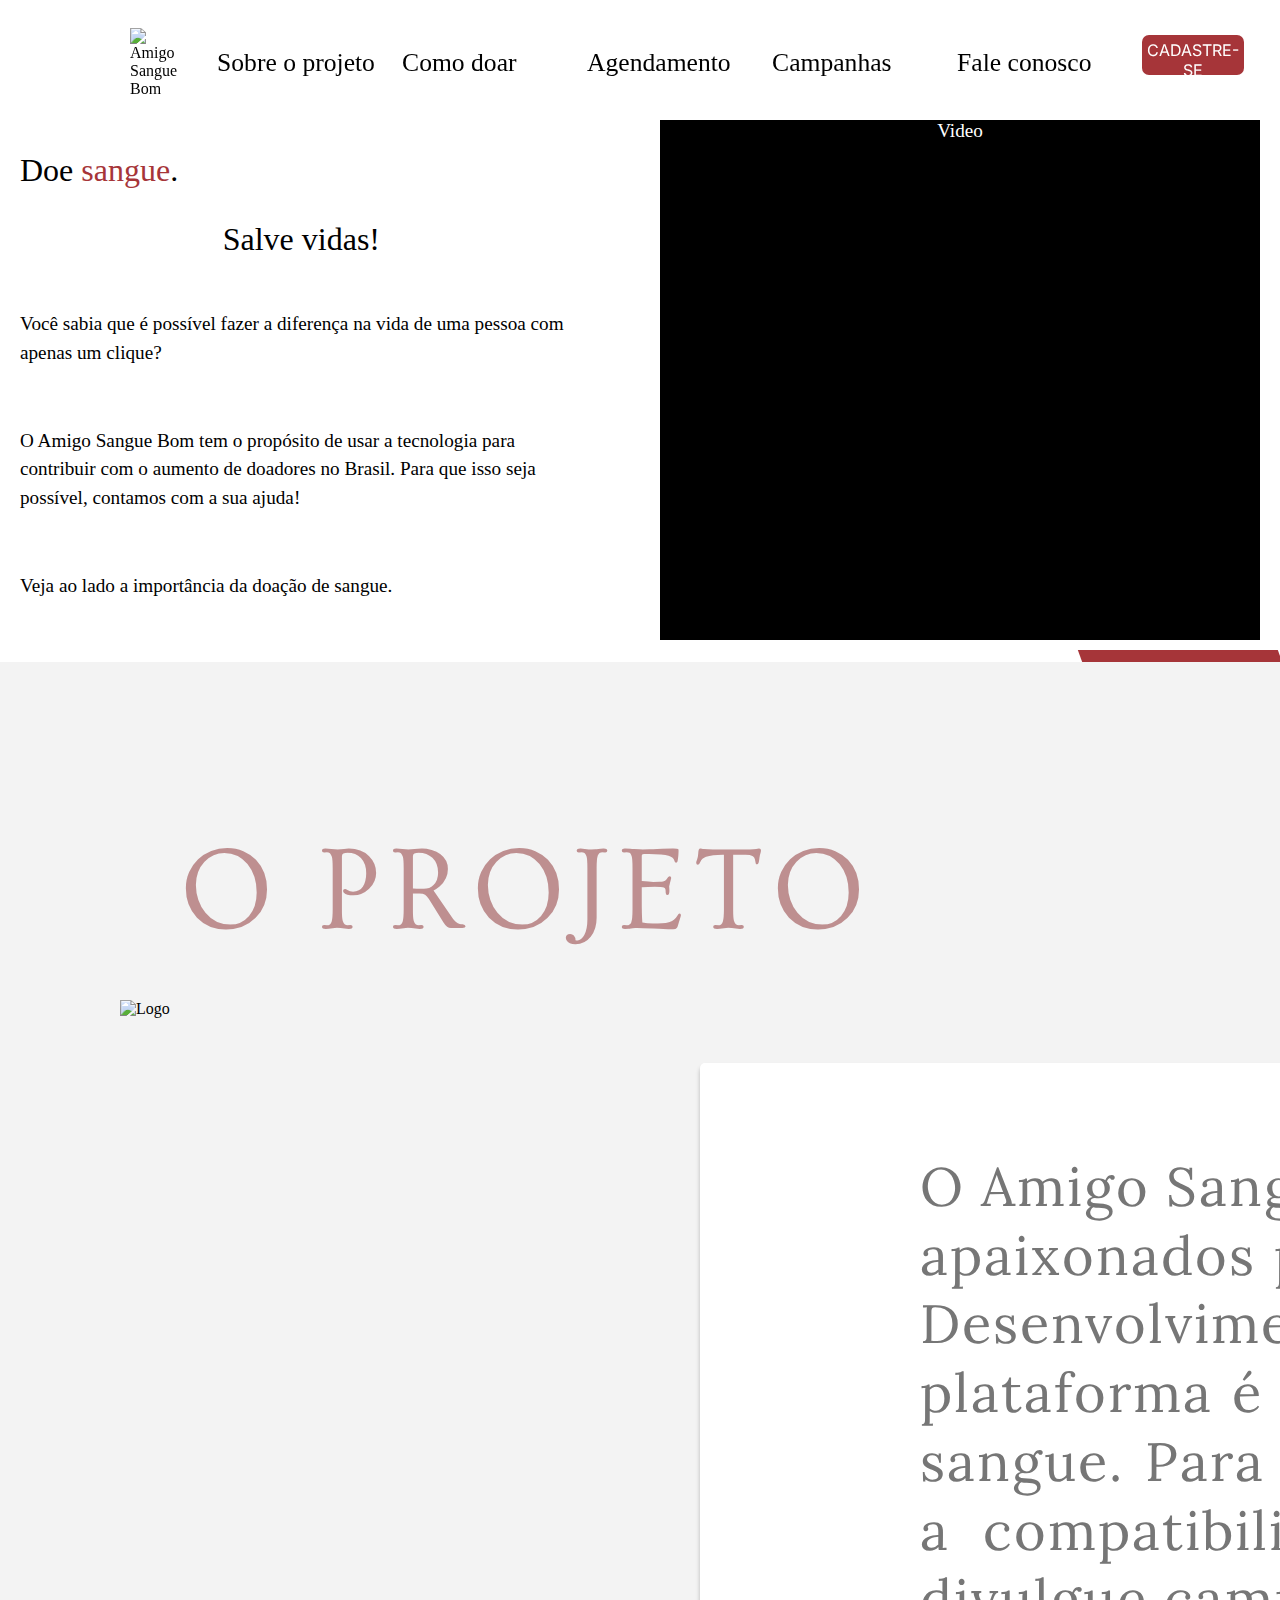
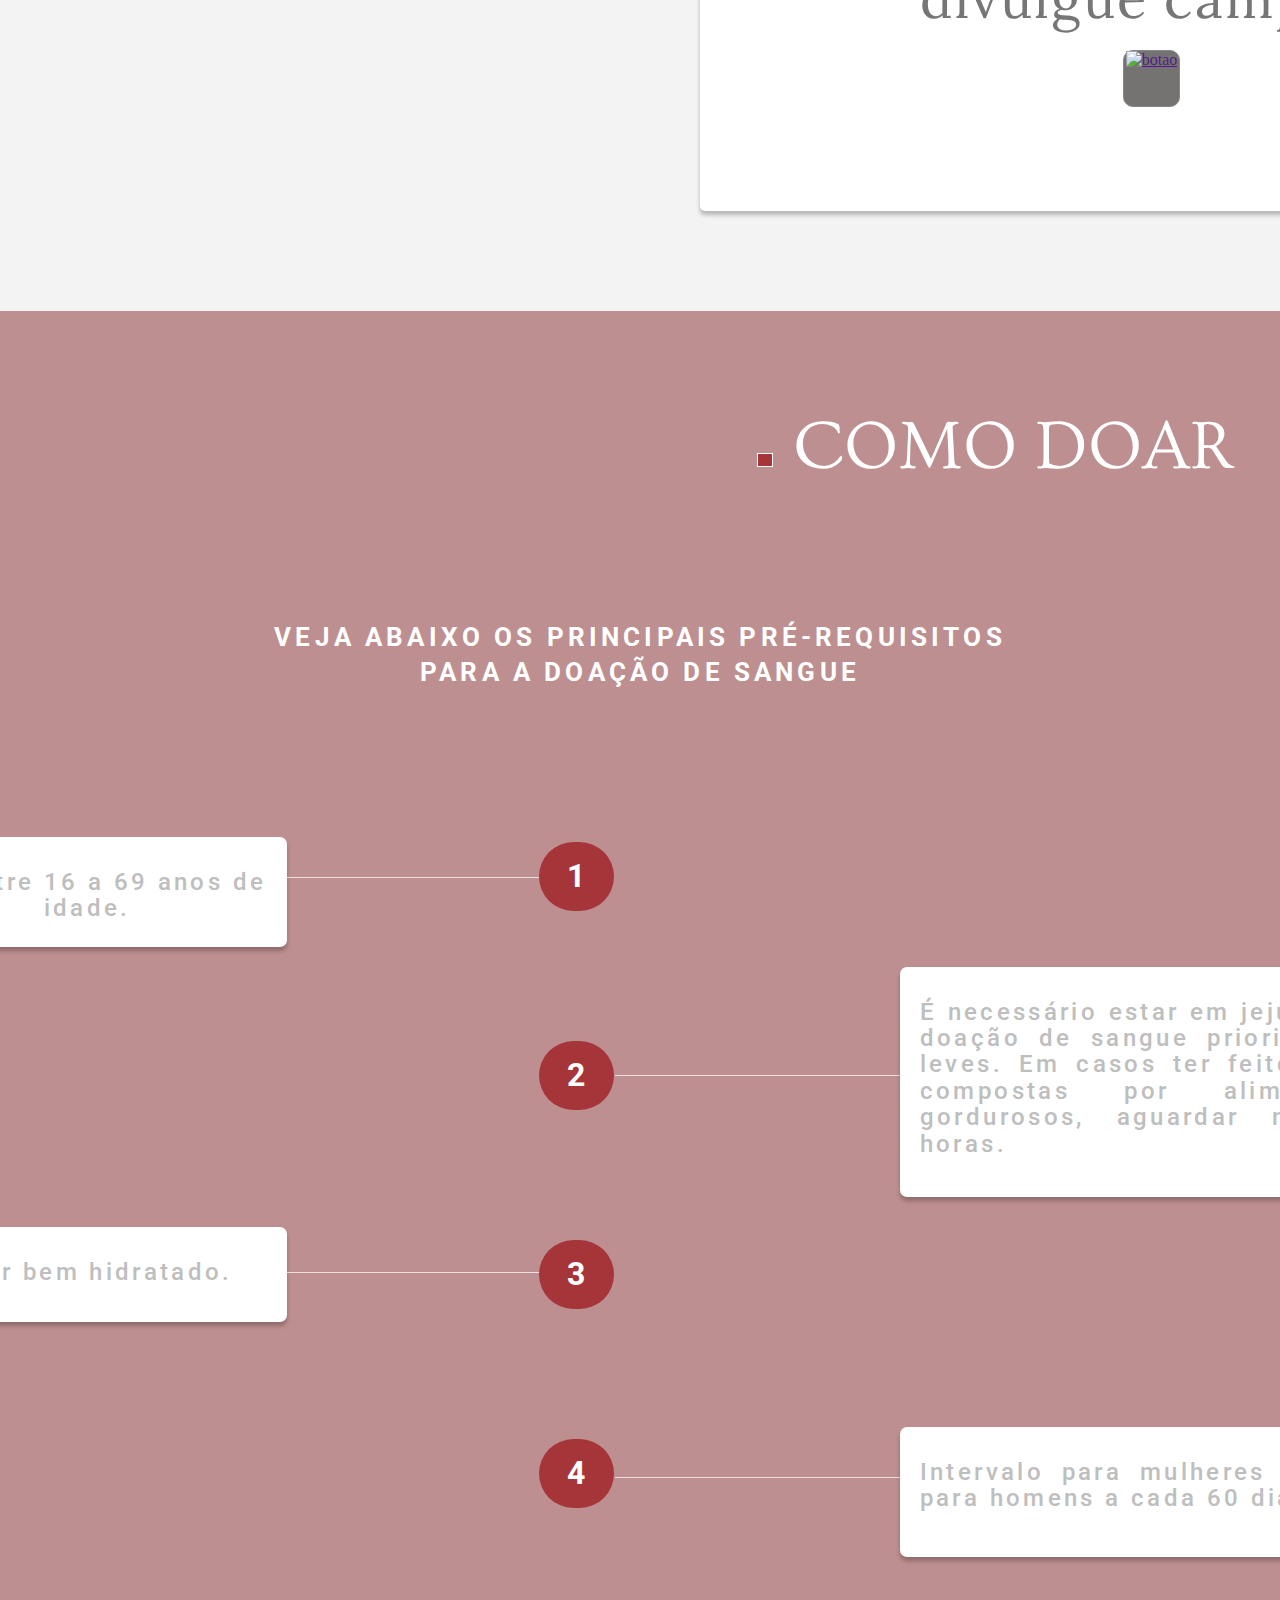
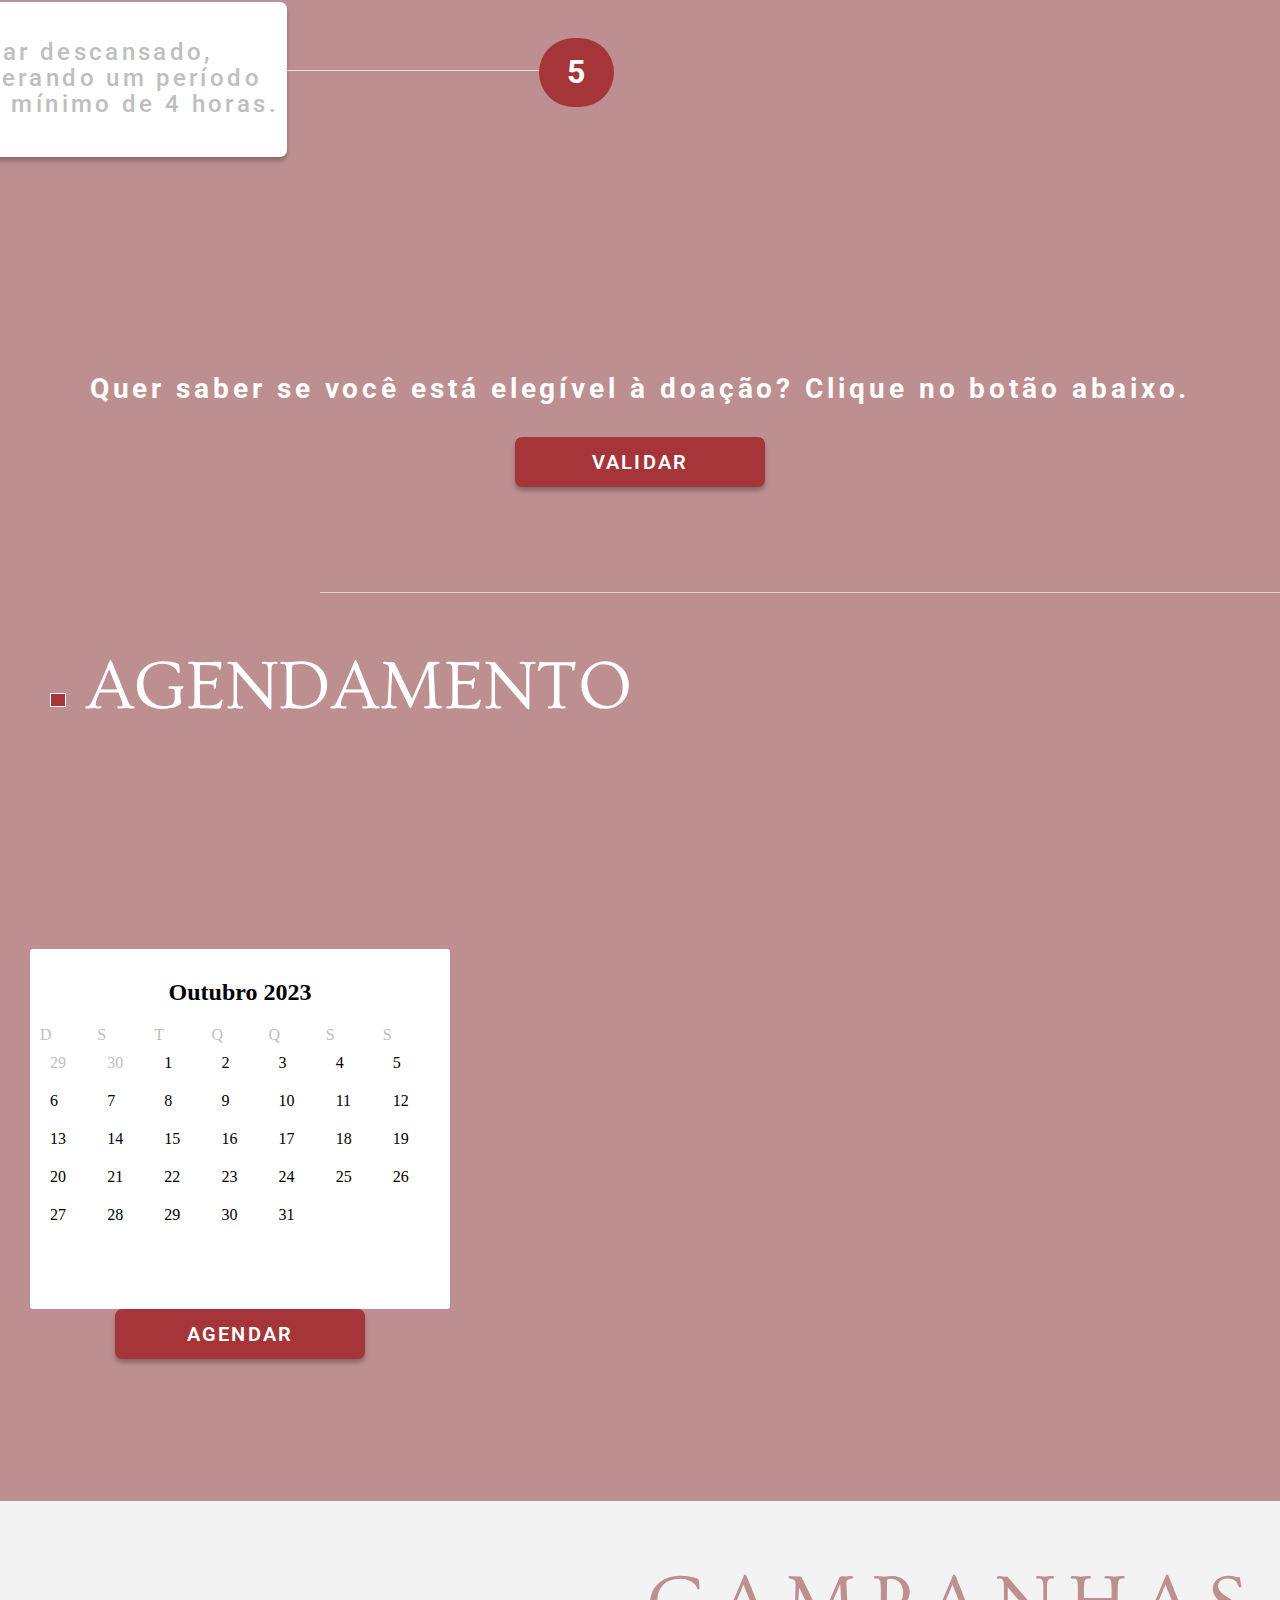
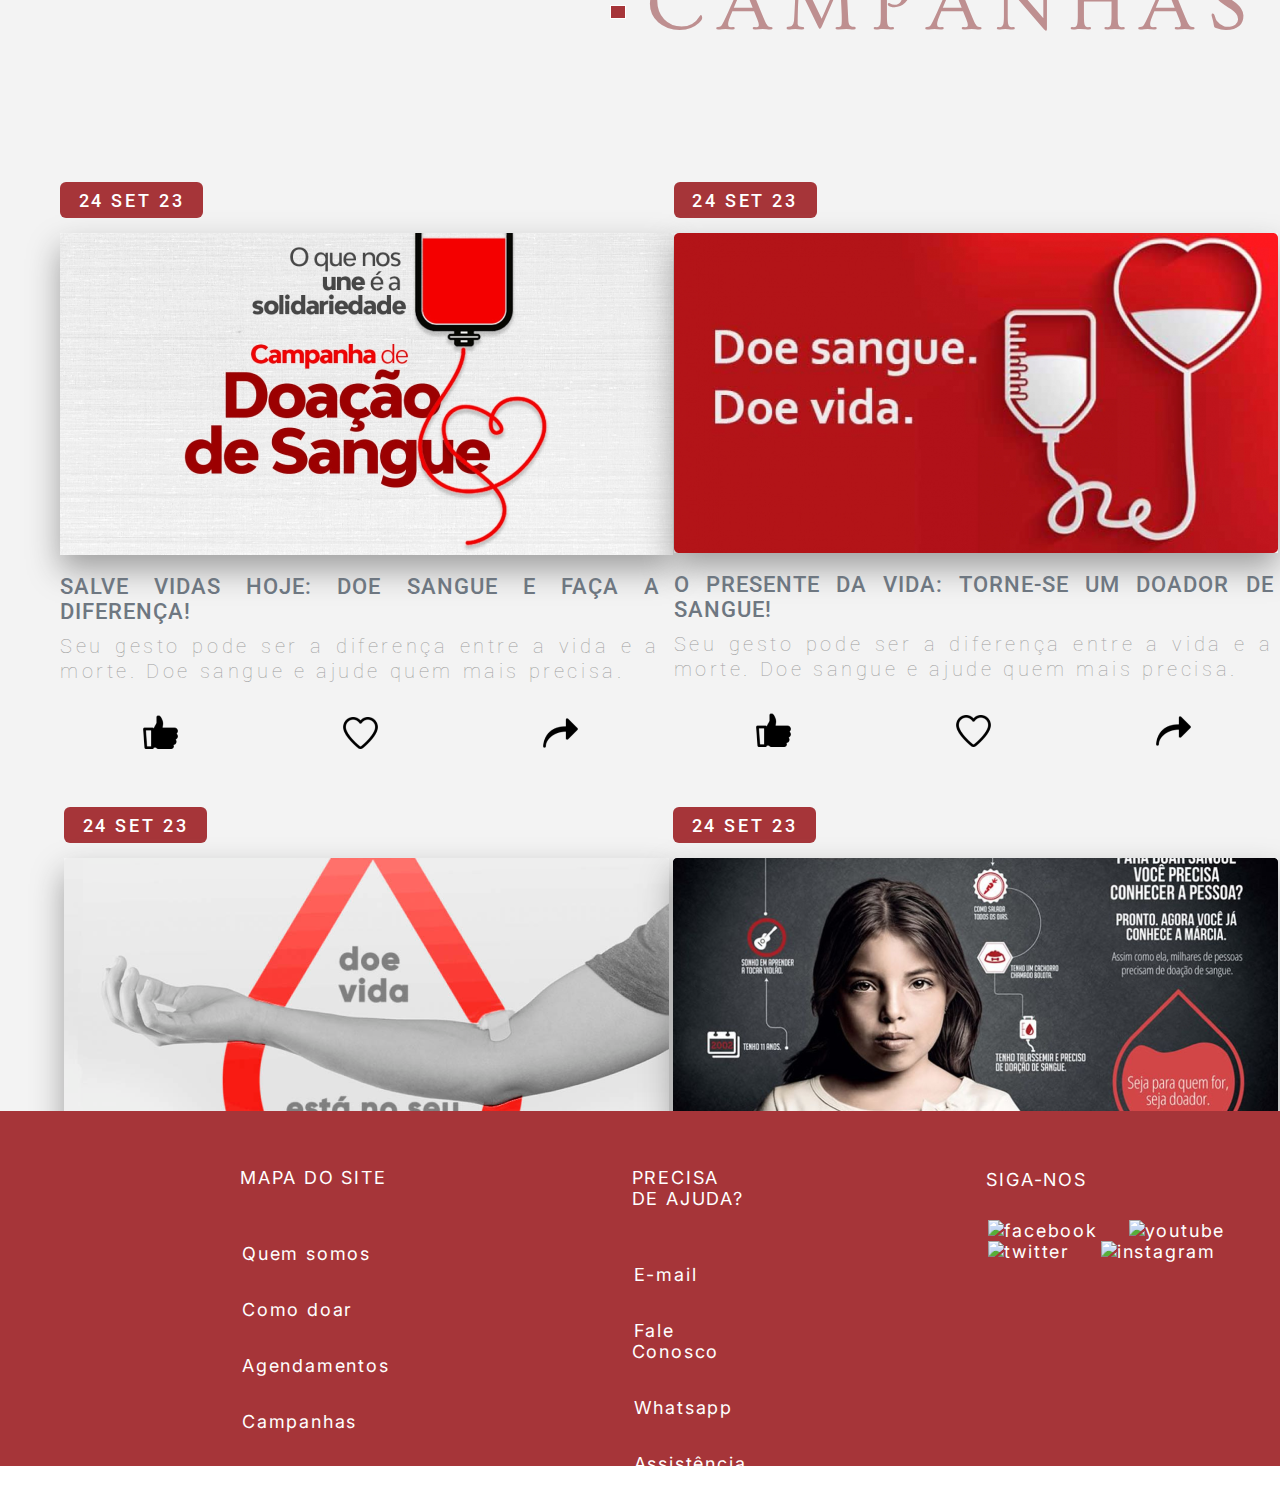
==== commit 277e855b: "atualização de responsividade" ====
--- a/codigo-fonte/index.html
+++ b/codigo-fonte/index.html
@@ -6,18 +6,15 @@
 
     <link rel="preconnect" href="https://fonts.googleapis.com">
     <link rel="preconnect" href="https://fonts.gstatic.com" crossorigin>
-    <link href="https://fonts.googleapis.com/css2?family=Inter:wght@400;500&family=Roboto:wght@400;700&display=swap"
-        rel="stylesheet">
-
+    <link href="https://fonts.googleapis.com/css2?family=Inter:wght@400;500&family=Roboto:wght@400;700&display=swap" rel="stylesheet">
     <link rel="preconnect" href="https://fonts.googleapis.com">
     <link rel="preconnect" href="https://fonts.gstatic.com" crossorigin>
     <link href="https://fonts.googleapis.com/css2?family=Lora&display=swap" rel="stylesheet">
-
     <meta name="viewport" content="width=device-width, initial-scale=1.0">
+    <link href="https://fonts.googleapis.com/css2?family=Inter&display=swap" rel="stylesheet"> <!-- fonte Inter -->
     <link rel="stylesheet" href="main.css">
-    <link href="https://fonts.googleapis.com/css2?family=Inter&display=swap" rel="stylesheet"> <!-- fonte Inter -->
+    <link rel="stylesheet" href="section1.css">
     <link rel="stylesheet" href="section2.css">
-    <link rel="stylesheet" href="section1.css">
     <title>Amigo Sangue Bom</title>
 
     <script src="js/hamburger.js"></script>
@@ -30,7 +27,7 @@
     <!-------------ERICK---------------- HEADER - NAV E MAIN -------------------->
 
 
-    <header>
+<header>
 
 
         <div class="logo">
@@ -53,9 +50,9 @@
         </div>
 
 
-    </header>
-
-    <main>
+</header>
+
+<main>
         <div class="container">
             <div class="coluna1">
                 <div class="intro">
@@ -75,8 +72,13 @@
                 <div class="video_sangue">Video</div><!-- div apenas de exemplo antes do video -->
             </div>
         </div>
-    </main>
-
+
+
+
+</main>
+    <div class="icon_model">
+        <div class="icon_line_right"></div>
+    </div>
 
 
 
@@ -87,7 +89,7 @@
 
 
     <!-------------DOUGLAS---------------- SECTION 1 ----------------------------->
-    <section class="containerProjeto">
+<section class="containerProjeto">
         <div>
             <h1 class="h1-projeto">O PROJETO</h1>
             <img src="../documentos/img/logoprojeto.png" class="logo" alt="Logo">
@@ -101,139 +103,167 @@
                 <a href=""><img src="../documentos/img/botão-setaPraCima.png" alt="botao" class="voltar-homepage"></a>
             </div>
         </div>
+</section>
+
+    <!--------------DOUGLAS--------------- SECTION 1 ----------------------------->
+
+
+    <!------DOUGLAS/LUIZ--------------- SECTION 2 ----------------------------->
+
+    <section class="how_donate">
+
+        <!----------------------- TÍTULO DA SEÇÃO -------------->
+            <div class="dot_area">
+                <div class="dot_icon"></div>
+                <div class="title_how_donate">
+                    <h1>COMO DOAR</h1>
+                </div>
+            </div>
+
+
+            <!----------------------- SUBTÍTULO DA SEÇÃO -------------->
+            <div class="subtitle_how_donate">
+                <h2>VEJA ABAIXO OS PRINCIPAIS PRÉ-REQUISITOS PARA A DOAÇÃO DE SANGUE</h2>
+            </div>
+
+            <!-------------------- ÁREA DE DIAGRAMA ----------->
+            <div class="steps_area">
+                <div class="steps_area_form">
+                    <div class="steps_left">
+                        <div class="step_text_area1">
+                            <h4>Ter entre 16 a 69 anos de idade.</h4>
+                        </div>
+                        <div class="step_line_area1"></div>
+
+                        <div class="step_text_area3">
+                            <h4>Estar bem hidratado.</h4>
+                        </div>
+                        <div class="step_line_area3"></div>
+
+                        <div class="step_text_area5">
+                            <h4>Estar descansado, considerando um período de sono mínimo de 4 horas.</h4>
+                        </div>
+                        <div class="step_line_area5"></div>
+                    </div>
+                    <div class="steps_center">
+                        <div class="circle_icon">
+                            <h4>1</h4>
+                        </div>
+                        <div class="circle_icon">
+                            <h4>2</h4>
+                        </div>
+                        <div class="circle_icon">
+                            <h4>3</h4>
+                        </div>
+                        <div class="circle_icon">
+                            <h4>4</h4>
+                        </div>
+                        <div class="circle_icon">
+                            <h4>5</h4>
+                        </div>
+                    </div>
+                    <div class="steps_right">
+                        <div class="step_line_area2"></div>
+                        <div class="step_text_area2">
+                            <h4>É necessário estar em jejum? Não. Para doação de sangue priorizar alimentos leves. Em casos
+                                ter feito alimentação compostas por alimentos mais gordurosos, aguardar no minino 3 horas.
+                            </h4>
+                        </div>
+
+                        <div class="step_line_area4"></div>
+                        <div class="step_text_area4">
+                            <h4>Intervalo para mulheres de 90 dias e para homens a cada 60 dias.</h4>
+                        </div>
+
+                    </div>
+                </div>
+            </div>
+
+
+            <!------------- ÁREA DE VALIDAÇÃO DE REQUISITOS------------>
+            <div class="validation_area">
+                <div class="validation_text">
+                    <h4>Quer saber se você está elegível à doação? Clique no botão abaixo.</h4>
+                </div>
+                <button id="validation_button"> Validar </button>
+            </div>
+
+            <div class="line_section">
+                <div class="line_section_main"></div>
+            </div>
+        </section>
+
     </section>
 
-    <!--------------DOUGLAS--------------- SECTION 1 ----------------------------->
-
-
-    <!------DOUGLAS/LUIZ--------------- SECTION 2 ----------------------------->
-
-    <div id="containerComoDoar" class="">
-        <h1 id="h1ComoDoar" class="">Como Doar</h1>
-        <h3 id="h3ComoDoar" class="">Veja abaixo os principais pré-requisitos para a doação de sangue.</h3>
-        
-        <div class="alinhamentoRequisitos">
-            <div id="requisito1" class="requisitos"> <p>Ter entre 16 a 69 anos de idade</p></div>
-                <div id="topicoNumber1" class="topicoNumber"><p> 1 </p></div>
-        </div>
-    
-        <div class="alinhamentoRequisitos">
-            <div id="requisito2" class="requisitos"> <p>É necessário estar em jejum? Não. Para doação de sangue priorizar alimentos leves. Em casos ter feito alimentação compostas por alimentos mais gordurosos, aguardar no minino 3 horas.</p></div>
-                <div id="topicoNumber2" class="topicoNumber"><p> 2 </p></div>
-        </div>
-    
-        <div class="alinhamentoRequisitos">
-            <div id="requisito3" class="requisitos"> <p>Estar bem hidratado.</p></div>
-                <div id="topicoNumber3" class="topicoNumber"><p> 3 </p></div>
-        </div>
-    
-        <div class="alinhamentoRequisitos">
-            <div id="requisito4" class="requisitos"> <p>Intervalo para mulheres de 90 dias e para homens a cada 60 dias.</p></div>
-                <div id="topicoNumber4" class="topicoNumber"><p> 4 </p></div>
-        </div>
-    
-        <div class="alinhamentoRequisitos">
-            <div id="requisito5" class="requisitos"> <p>Estar descansado, considerando um período de sono mínimo de 4 horas.</p></div>
-                <div id="topicoNumber5" class="topicoNumber"><p> 5 </p></div>
-        </div>
-
-
-        <p class="textValidar">Quer saber se você está elegível à doação? </p>
-        <p class="textValidar">Clique no botão abaixo</p>
-        <button class="login_signup" id="validarRequisito">Validar</button>
-
-        <div id="linhaAgendamento"></div>
-
-        <h1 id="tituloAgendamento"> Agendamento </h1>
-
-        <div id="mapaCalenderio">
-
-            <div class="calendar">
-                <div class="month">Outubro 2023</div>
-                <div class="days">
-                    <div class="week">D</div>
-                    <div class="week">S</div>
-                    <div class="week">T</div>
-                    <div class="week">Q</div>
-                    <div class="week">Q</div>
-                    <div class="week">S</div>
-                    <div class="week">S</div>
-                    <div class="dayoff">29</div>
-                    <div class="dayoff">30</div>
-                    <div class="day">1</div>
-                    <div class="day">2</div>
-                    <div class="day">3</div>
-                    <div class="day">4</div>
-                    <div class="day">5</div>
-                    <div class="day">6</div>
-                    <div class="day">7</div>
-                    <div class="day">8</div>
-                    <div class="day">9</div>
-                    <div class="day">10</div>
-                    <div class="day">11</div>
-                    <div class="day">12</div>
-                    <div class="day">13</div>
-                    <div class="day">14</div>
-                    <div class="day">15</div>
-                    <div class="day">16</div>
-                    <div class="day">17</div>
-                    <div class="day">18</div>
-                    <div class="day">19</div>
-                    <div class="day">20</div>
-                    <div class="day">21</div>
-                    <div class="day">22</div>
-                    <div class="day">23</div>
-                    <div class="day">24</div>
-                    <div class="day">25</div>
-                    <div class="day">26</div>
-                    <div class="day">27</div>
-                    <div class="day">28</div>
-                    <div class="day">29</div>
-                    <div class="day">30</div>
-                    <div class="day">31</div>
-                </div>
-                <button class="login_signup" id="ButtonAgendar">AGENDAR</button>
-            </div>
-            
-            
-            <iframe id="map" src="https://www.google.com/maps/embed?pb=!1m16!1m12!1m3!1d7502.07054340623!2d-43.995961457785484!3d-19.922918425855517!2m3!1f0!2f0!3f0!3m2!1i1024!2i768!4f13.1!2m1!1spuc%20minas%20eucaristico!5e0!3m2!1spt-BR!2sbr!4v1696985356185!5m2!1spt-BR!2sbr" width="600" height="450" style="border:0;" allowfullscreen="" loading="lazy" referrerpolicy="no-referrer-when-downgrade"></iframe>
-        </div>  
-
-            <script src="section3.js"></script>
-    </div>
-
-
-
-
-
-
-
-
-
-
-
-
-
-
-
-
-
-
-
-
-
-
-
-
-
-
-
-
-
-
-
-
-
+    <section class="how_agendamento">
+            <div class="dot_area_agendamento">
+                <div class="dot_icon"></div>
+                <div class="title_how_donate">
+                    <h1>AGENDAMENTO</h1>
+                </div>
+            </div>
+
+            <div class="schedular_area">
+                <div class="schedular_left">
+
+                    <div class="calendar_main">
+                        <div class="calendar">
+                            <div class="month">Outubro 2023</div>
+                            <div class="days">
+                                <div class="week">D</div>
+                                <div class="week">S</div>
+                                <div class="week">T</div>
+                                <div class="week">Q</div>
+                                <div class="week">Q</div>
+                                <div class="week">S</div>
+                                <div class="week">S</div>
+                                <div class="dayoff">29</div>
+                                <div class="dayoff">30</div>
+                                <div class="day">1</div>
+                                <div class="day">2</div>
+                                <div class="day">3</div>
+                                <div class="day">4</div>
+                                <div class="day">5</div>
+                                <div class="day">6</div>
+                                <div class="day">7</div>
+                                <div class="day">8</div>
+                                <div class="day">9</div>
+                                <div class="day">10</div>
+                                <div class="day">11</div>
+                                <div class="day">12</div>
+                                <div class="day">13</div>
+                                <div class="day">14</div>
+                                <div class="day">15</div>
+                                <div class="day">16</div>
+                                <div class="day">17</div>
+                                <div class="day">18</div>
+                                <div class="day">19</div>
+                                <div class="day">20</div>
+                                <div class="day">21</div>
+                                <div class="day">22</div>
+                                <div class="day">23</div>
+                                <div class="day">24</div>
+                                <div class="day">25</div>
+                                <div class="day">26</div>
+                                <div class="day">27</div>
+                                <div class="day">28</div>
+                                <div class="day">29</div>
+                                <div class="day">30</div>
+                                <div class="day">31</div>
+                            </div>
+                        </div>
+                    </div>
+                    <div class="button_main"><button>Agendar</button></div>
+                </div>
+                <div class="schedular_right">
+                    <iframe
+                        src="https://www.google.com/maps/embed?pb=!1m16!1m12!1m3!1d7502.07054340623!2d-43.995961457785484!3d-19.922918425855517!2m3!1f0!2f0!3f0!3m2!1i1024!2i768!4f13.1!2m1!1spuc%20minas%20eucaristico!5e0!3m2!1spt-BR!2sbr!4v1696985356185!5m2!1spt-BR!2sbr"
+                        allowfullscreen="" loading="lazy" referrerpolicy="no-referrer-when-downgrade"></iframe>
+                </div>
+
+            </div>
+        </div>
+    </section>
     <!---------DOUGLAS/LUIZ--------------- SECTION 2 ------------------------------------->
 
 
@@ -243,7 +273,11 @@
     <aside>
 
         <!-- ÁREA DE CAMPANHAS DESENVOLVIDAS POR BRIAN-->
-        <h1 id="camp_title"> CAMPANHAS</h1>
+        <div class="dot_area">
+            <div class="dot_icon"></div>
+            <h1 id="camp_title"> CAMPANHAS</h1>
+        </div>
+
 
         <!-- PUBLICAÇÃO 1-->
         <div class="camp_area">
@@ -253,7 +287,7 @@
                 </div>
                 <a href="#">
                     <div class="camp_img">
-                        <img src="/pmv-ads-2023-2-e1-proj-web-t9-pmv-ads-2023-2-e1-projetoamigosanguebom/documentos/img/doe_1.png"
+                        <img src="../documentos/img/doe_1.png"
                             alt="">
                     </div>
                 </a>
@@ -264,13 +298,13 @@
 
                 <div class="icon_area">
                     <div class="fb-icon"> <a href="#"><img
-                                src="/pmv-ads-2023-2-e1-proj-web-t9-pmv-ads-2023-2-e1-projetoamigosanguebom/documentos/img/Facebook.png"
+                                src="../documentos/img/Facebook.png"
                                 alt="Curtir"></a></div>
                     <div class="fb-icon"> <a href="#"><img
-                                src="/pmv-ads-2023-2-e1-proj-web-t9-pmv-ads-2023-2-e1-projetoamigosanguebom/documentos/img/Favorite.png"
+                                src="../documentos/img/Favorite.png"
                                 alt="Favoritar"></a></div>
                     <div class="fb-icon"> <a href="#"><img
-                                src="/pmv-ads-2023-2-e1-proj-web-t9-pmv-ads-2023-2-e1-projetoamigosanguebom/documentos/img/Right.png"
+                                src="../documentos/img/Right.png"
                                 alt="Compartilhar"></a></div>
                 </div>
             </div>
@@ -281,7 +315,7 @@
                 </div>
                 <a href="#">
                     <div class="camp_img">
-                        <img src="/pmv-ads-2023-2-e1-proj-web-t9-pmv-ads-2023-2-e1-projetoamigosanguebom/documentos/img/doe_2.png"
+                        <img src="../documentos/img/doe_2.png"
                             alt="">
                     </div>
                 </a>
@@ -292,13 +326,13 @@
 
                 <div class="icon_area">
                     <div class="fb-icon"> <a href="#"><img
-                                src="/pmv-ads-2023-2-e1-proj-web-t9-pmv-ads-2023-2-e1-projetoamigosanguebom/documentos/img/Facebook.png"
+                                src="../documentos/img/Facebook.png"
                                 alt="Curtir"></a></div>
                     <div class="fb-icon"> <a href="#"><img
-                                src="/pmv-ads-2023-2-e1-proj-web-t9-pmv-ads-2023-2-e1-projetoamigosanguebom/documentos/img/Favorite.png"
+                                src="../documentos/img/Favorite.png"
                                 alt="Favoritar"></a></div>
                     <div class="fb-icon"> <a href="#"><img
-                                src="/pmv-ads-2023-2-e1-proj-web-t9-pmv-ads-2023-2-e1-projetoamigosanguebom/documentos/img/Right.png"
+                                src="../documentos/img/Right.png"
                                 alt="Compartilhar"></a></div>
                 </div>
             </div>
@@ -309,7 +343,7 @@
                 </div>
                 <a href="#">
                     <div class="camp_img">
-                        <img src="/pmv-ads-2023-2-e1-proj-web-t9-pmv-ads-2023-2-e1-projetoamigosanguebom/documentos/img/doe_3.png"
+                        <img src="../documentos/img/doe_3.png"
                             alt="">
                     </div>
                 </a>
@@ -320,13 +354,13 @@
 
                 <div class="icon_area">
                     <div class="fb-icon"> <a href="#"><img
-                                src="/pmv-ads-2023-2-e1-proj-web-t9-pmv-ads-2023-2-e1-projetoamigosanguebom/documentos/img/Facebook.png"
+                                src="../documentos/img/Facebook.png"
                                 alt="Curtir"></a></div>
                     <div class="fb-icon"> <a href="#"><img
-                                src="/pmv-ads-2023-2-e1-proj-web-t9-pmv-ads-2023-2-e1-projetoamigosanguebom/documentos/img/Favorite.png"
+                                src="../documentos/img/Favorite.png"
                                 alt="Favoritar"></a></div>
                     <div class="fb-icon"> <a href="#"><img
-                                src="/pmv-ads-2023-2-e1-proj-web-t9-pmv-ads-2023-2-e1-projetoamigosanguebom/documentos/img/Right.png"
+                                src="../documentos/img/Right.png"
                                 alt="Compartilhar"></a></div>
                 </div>
             </div>
@@ -337,7 +371,7 @@
                 </div>
                 <a href="#">
                     <div class="camp_img">
-                        <img src="/pmv-ads-2023-2-e1-proj-web-t9-pmv-ads-2023-2-e1-projetoamigosanguebom/documentos/img/doe_4.png"
+                        <img src="../documentos/img/doe_4.png"
                             alt="">
                     </div>
                 </a>
@@ -348,13 +382,13 @@
 
                 <div class="icon_area">
                     <div class="fb-icon"> <a href="#"><img
-                                src="/pmv-ads-2023-2-e1-proj-web-t9-pmv-ads-2023-2-e1-projetoamigosanguebom/documentos/img/Facebook.png"
+                                src="../documentos/img/Facebook.png"
                                 alt="Curtir"></a></div>
                     <div class="fb-icon"> <a href="#"><img
-                                src="/pmv-ads-2023-2-e1-proj-web-t9-pmv-ads-2023-2-e1-projetoamigosanguebom/documentos/img/Favorite.png"
+                                src="../documentos/img/Favorite.png"
                                 alt="Favoritar"></a></div>
                     <div class="fb-icon"> <a href="#"><img
-                                src="/pmv-ads-2023-2-e1-proj-web-t9-pmv-ads-2023-2-e1-projetoamigosanguebom/documentos/img/Right.png"
+                                src="../documentos/img/Right.png"
                                 alt="Compartilhar"></a></div>
                 </div>
             </div>
@@ -476,7 +510,7 @@
     </footer>
 
     <!----------MATEUS---------------- FOOTER ---------------------->
-    
+
 </body>
 
 </html>--- a/codigo-fonte/main.css
+++ b/codigo-fonte/main.css
@@ -0,0 +1,482 @@
+@import url('https://fonts.googleapis.com/css2?family=Inter:wght@200&display=swap');
+
+
+body {
+    margin: 0;
+    top: 0;
+    box-sizing: border-box;
+}
+
+header {
+    box-sizing: border-box;
+    margin: 0 auto;
+    width: 100%;
+    height: 110px;
+    display: flex;
+    align-items: center;
+    justify-content: space-between;
+    /* backdrop-filter: blur(15px);
+    -webkit-backdrop-filter: blur(15px); */
+
+    background: rgba(255, 255, 255, 0.849);
+    position: sticky;
+    top: 0;
+    transition: 0.3s;
+    padding: 30px 0;
+    z-index: 5;
+}
+
+
+
+.logo img {
+    height: 90px;
+    margin-left: 130px;
+    margin-top: 15px;
+}
+
+.nav-bar {
+    list-style: none;
+    position: relative;
+    display: flex;
+}
+
+.nav-bar li {
+    width: 185px;
+    height: 15px;
+}
+
+a.nav-link {
+    font-size: 1.6rem;
+    text-decoration: none;
+    color: #000;
+    cursor: pointer;
+    transition: all .3s;
+}
+
+.active {
+    background: #A63539;
+}
+
+.nav-link:hover {
+    color: #A63539;
+}
+
+/*hamburguer*/
+.hamburger {
+    display: none;
+}
+
+.hamburger div {
+    width: 30px;
+    height: 3px;
+    background: #303030;
+    margin: 5px;
+    transition: all 0.3s ease;
+}
+
+.toggle .line1 {
+    transform: rotate(-45deg) translate(-5px, 6px);
+}
+
+.toggle .line2 {
+    opacity: 0;
+}
+
+.toggle .line3 {
+    transform: rotate(45deg) translate(-5px, -6px);
+}
+
+.login_signup {
+    width: 150px;
+    height: 40px;
+    padding: 5px;
+    background: #A63539;
+    color: #fff;
+    border-radius: 7px;
+    border: 0;
+    cursor: pointer;
+    font-family: 'Inter', sans-serif;
+    font-style: 600;
+    font-size: 1.0rem;
+    margin-right: 5%;
+}
+
+.login_signup:hover {
+    background-color: #FBB6B6;
+    transition: all .3s;
+}
+
+main {
+    display: flex;
+    justify-content: center;
+    align-items: center;
+    height: 60vh;
+}
+
+.container {
+    width: 1440px;
+    display: flex;
+    flex-wrap: wrap;
+}
+
+.coluna1,
+.coluna2 {
+    text-align: center;
+    flex: 1;
+    padding: 20px;
+    font-size: 1.2rem;
+}
+
+.intro {
+
+    max-width: 360px;
+}
+
+.intro p {
+    font-size: 2rem;
+    text-align: right;
+}
+
+.intro p:nth-last-of-type(2) {
+    text-align: left;
+}
+
+.intro span {
+    color: #A63539;
+}
+
+.intro_text p {
+    line-height: 1.5;
+    max-width: 550px;
+    text-align: left;
+    padding: 20px 0;
+}
+
+
+.video_sangue {
+
+    height: 100%;
+    color: #fff;
+    background-color: #000;
+}
+
+/* ESTILIZAÇÕES FEITAS POR BRIAN (INÍCIO)*/
+.icon_model {
+    justify-content: end;
+    display: flex;
+}
+
+.icon_line_right {
+    width: 200px;
+    height: 12px;
+    background-color: #A63539;
+	transform: skew(20deg);
+}
+
+aside {
+    height: 130vh;
+    background-color: #f3f3f3;
+    flex: 1;
+    padding: 20px;
+    padding-left: 60px;
+}
+
+aside #camp_title {
+    font-family: 'Ovo';
+    font-size: 80px;
+    font-style: normal;
+    font-weight: 400;
+    line-height: 110%;
+    letter-spacing: 12.8px;
+    color: #be8f90;
+    text-align: end;
+    margin-top: 40px;
+}
+
+aside .pointer {
+    width: 14px;
+    height: 12px;
+    background-color: #a63539;
+    border: 2px solid #fff;
+    margin-top: -29px;
+
+}
+
+.camp_area {
+    display: grid;
+    flex-wrap: wrap;
+    grid-template-columns: repeat(2, 1fr);
+    margin-top: 80px;
+}
+
+.camp_publi {
+
+    text-align: center;
+    margin: 0 auto 50px auto;
+}
+
+.form_date {
+    width: 143px;
+    height: 36px;
+    border-radius: 6px;
+    background-color: #a63539;
+    margin-bottom: 15px;
+}
+
+.form_date_text {
+    color: #FFF;
+    font-family: Roboto;
+    font-size: 18px;
+    font-style: normal;
+    font-weight: 500;
+    letter-spacing: 2.88px;
+    text-transform: uppercase;
+    text-align: center;
+    padding-top: 8px;
+
+}
+
+.camp_publi_title {
+    width: 600px;
+    color: #6E7781;
+    text-align: justify;
+    font-family: Roboto;
+    font-size: 22px;
+    font-style: normal;
+    font-weight: 500;
+    letter-spacing: 1px;
+    text-transform: uppercase;
+    margin-top: 15px;
+}
+
+.camp_publi_subtitle {
+    width: 600px;
+    color: #a0a0a0;
+    text-align: justify;
+    font-family: Roboto;
+    font-size: 20px;
+    font-style: normal;
+    font-weight: 100;
+    line-height: 121%;
+    /* 24.2px */
+    letter-spacing: 3.6px;
+    margin-top: 10px;
+}
+
+.icon_area {
+    display: flex;
+    width: 600px;
+}
+
+.fb-icon {
+    width: 200px;
+    text-align: center;
+    margin-top: 30px;
+}
+
+.camp_img img {
+    box-shadow: 0px 15px 30px #a0a0a0;
+}
+
+.camp_img img:hover {
+    box-shadow: 0px 30px 50px #a0a0a0;
+    transition: 0.5s;
+}
+
+/* ESTILIZAÇÕES FEITAS POR BRIAN (FIM)*/
+
+
+
+
+/* ESTILIZAÇÕES DA SECTION 3 POR RANAN */
+
+
+
+
+
+/* ESTILIZAÇÕES DA SECTION 3 POR RANAN */
+
+/* ESTILIZAÇÃO FOOTER POR MATEUS - INÍCIO */
+
+footer {
+    background-color: #A63539;
+    font-family: "Inter", sans-serif;
+    position: relative;
+    bottom: 0;
+    width: 100%;
+    height: 35vh;
+    padding-bottom: 20px;
+    padding-top: 20px;
+    margin-top: auto;
+}
+
+footer ul {
+    list-style: none;
+}
+
+.footer-link {
+    text-decoration: none;
+    color: inherit;
+    padding: 2px;
+}
+
+.titulo-rodape {
+    color: #fff;
+    padding-top: 20px;
+    padding-bottom: 20px;
+    letter-spacing: 1.8px;
+    font-size: 1.125rem;
+    text-align: left;
+    cursor: pointer;
+    font-family: "Inter", sans-serif;
+    padding-left: 200px;
+}
+
+.secoes-rodape {
+   list-style-type: none;
+   padding: 0;
+}
+
+.itens-lista {
+    color: #fff;
+    padding-top: 15px;
+    letter-spacing: 1.8px;
+    font-size: 1.125rem;
+    text-align: left;
+    cursor: pointer;
+    font-family: "Inter", sans-serif;
+    padding-left: 200px;
+    margin-top: 20px;
+}
+
+#siga-nos {
+    color: #fff;
+    letter-spacing: 1.8px;
+    font-size: 1.125rem;
+    text-align: left;
+    cursor: pointer;
+    font-family: "Inter", sans-serif;
+    padding-left: 200px;
+}
+
+#rodape {
+    display: flex;
+}
+
+.titulo-rodape {
+    padding-bottom: 20px;
+}
+
+.itens-imagem .titulo-rodape {
+    padding-bottom: 30px;
+    margin-left: -200px;
+}
+
+.logo-redes {
+    display: inline;
+}
+
+.logo-redes:not(:last-child) {
+    margin-right: 20px;
+}
+
+.logo-redes :hover {
+    transform: scale(1.06);
+    transition: 0.4s;
+}
+
+.itens-lista:hover {
+    transform: scale(1.03);
+    transition: 0.4s;
+}
+
+.logo-redes img {
+    width: 34px;
+    height: 34px;
+}
+
+/* FIM DA ESTILIZAÇÃO DO FOOTER */
+
+
+/*--------------------------------ÁREA DE RESPONSIVIDADE ----------------------------- */
+/*nav media*/
+@media only screen and (max-width: 768px) {
+
+    main {
+        height: 100vh;
+    }
+
+    .nav-show {
+        backdrop-filter: blur(75px);
+        -webkit-backdrop-filter: blur(75px);
+        opacity: 1;
+    }
+
+    header {
+        justify-content: center;
+    }
+
+    .nav-bar {
+        position: fixed;
+        top: 0px;
+        right: 0;
+
+        width: 60%;
+        height: 100vh;
+
+        display: flex;
+        flex-direction: column;
+        align-items: center;
+        justify-content: space-evenly;
+
+        backdrop-filter: blur(15px);
+        -webkit-backdrop-filter: blur(15px);
+
+        background: rgba(255, 255, 255, 0.083);
+        /* rgba(46, 46, 46, 0.777); */
+
+        transform: translatex(100%);
+        transition: transform 0.5s ease-in;
+        z-index: 1;
+    }
+
+    .hamburger {
+        position: absolute;
+        top: 15px;
+        right: 5%;
+        display: block;
+        cursor: pointer;
+        z-index: 5;
+    }
+
+    .nav-bar li {
+        opacity: 1;
+    }
+
+
+    .container {
+        flex-direction: column;
+    }
+
+    .coluna1,
+    .coluna2 {
+        flex: none;
+        width: 100%;
+    }
+}
+
+.nav-active {
+    transform: translatex(0%);
+}
+
+/* Estilos para telas maiores (por exemplo, tablets e desktops) */
+@media (min-width: 768px) {
+
+    .coluna1,
+    .coluna2 {
+        flex: 1;
+    }
+}
+
+/* Estilos para telas menores (por exemplo, dispositivos móveis) */
+@media (max-width: 767px) {}--- a/codigo-fonte/section2.css
+++ b/codigo-fonte/section2.css
@@ -1,153 +1,466 @@
-#containerComoDoar{
-    display: flex;
-    flex-direction: column;
-    height: 130rem;
-    background: #BE8F90; 
-    
-    align-items: end;  
-}
-
-#h1ComoDoar{
-    color: #fff;
-    align-self: top;
-    margin-right: 2rem;
-    font-size: 5rem;
-    padding-bottom: 2rem;
-
-}
-
-#h3ComoDoar{
+/* NÃO TIRAR AS FONTES DAQUI */
+@import url('https://fonts.googleapis.com/css2?family=Belanosima&family=Ovo&display=swap');
+@import url('https://fonts.googleapis.com/css2?family=Roboto:wght@300&display=swap');
+
+
+
+/* --------------> ESTILIZAÇÃO TÍTULO */
+
+.how_donate {
+    background-color: #BE8F90;
+    height: 160vh;
+    padding-top: 50px;
+}
+
+.how_agendamento {
+    background-color: #BE8F90;
+    height: 100vh;
+    padding-top: 400px;
+}
+/* --------------> ESTILIZAÇÃO ÍCONE */
+
+.dot_area{
+    display: flex;
+    flex-direction: row;
+    justify-content: end;
+    align-items: center;
+}
+
+.dot_icon {
+    width: 14px;
+    height: 12px;
+    border: 1px solid #fff;
+    background-color: #a63539;
+    margin-right: 20px;
+}
+
+
+.title_how_donate h1 {
+    color: #ffffff;
+    font-family: 'Ovo', serif;
+    font-size: 70px;
+    font-weight: 400;
+    text-align: center;
+    margin-right: 45px;
+    padding-bottom: 26px;
+}
+
+
+/* --------------> ESTILIZAÇÃO SUB-TÍTULO*/
+
+.subtitle_how_donate {
+    display: flex;
+    justify-content: center;
+    margin-top: 40px;
+}
+
+
+.subtitle_how_donate h2 {
+    width: 772px;
+    text-align: center;
+    font-family: 'Roboto', sans-serif;
+    font-size: 26px;
+    font-style: bolder;
+    line-height: 110%;
+    letter-spacing: 4.16px;
     text-transform: uppercase;
     color: #fff;
-    align-self: center;
-    text-align: center;
-    width: 800px;
-    font-size: 2rem;
-    margin-bottom: 5rem;
-}
-
-.requisitos{
-
+    line-height: 35px;
+}
+
+
+/* --------------> ÁREA DE FLUXO DE REQUISITOS */
+
+
+.steps_area {
+    width: 90%;
+    height: 1200px;
+    display: flex;
+    justify-content: center;
+}
+
+.steps_area_form {
+    width: 1400px;
+    height: 1000px;
+    display: flex;
+}
+
+.steps_left,
+.steps_right {
+    width: 662.5px;
+    height: 1300px;
+    display: grid;
+    flex-wrap: wrap;
+    grid-template-columns: repeat(2, 1fr);
+    justify-content: center;
+    margin-top: 25px;
+}
+
+.steps_center {
+    width: 75px;
+    height: 1200px;
+}
+
+.circle_icon {
+    width: 75px;
+    height: 69px;
+    border-radius: 50px;
+    background-color: #a63539;
+    color: #fff;
+    display: flex;
+    margin-top: 130px;
+    justify-content: center;
+    align-items: center;
+    font-size: 32px;
+    font-family:'Roboto', sans-serif;
+    font-weight: 600;   
+}
+
+/* LADO ESQUERDO*/
+.step_text_area1 {
+    width: 400px;
+    height: 110px;
+    border-radius: 7px;
+    background: #FFF;
+    box-shadow: 0px 4px 4px 0px rgba(0, 0, 0, 0.25);
+    margin-top: 100px;
+    margin-left: 60px;
+}
+
+.step_text_area1:hover  {
+    background: #a63539;
+    transition: ease 0.7s;
+    color: #ffffff;
+}
+
+.step_line_area1 {
+    width: 300px;
+    height: 1px;
+    background-color: #ffffffb7;
+    margin-top: 140px;
+}
+
+.step_text_area1 h4 {
+    color: #BEBEBE;
+    text-align: center;
+    font-family: 'Roboto';
+    font-size: 24px;
+    font-style: normal;
+    font-weight: 500;
+    line-height: 110%; /* 26.4px */
+    letter-spacing: 3.36px;
+}
+
+
+/* LADO 2 DIREITO */
+.step_text_area2 {
+    width: 600px;
+    height: 230px;
+    border-radius: 7px;
+    background: #FFF;
+    box-shadow: 0px 4px 4px 0px rgba(0, 0, 0, 0.25);
+    margin-top: 230px;
+    margin-left: -15px;
+}
+
+
+.step_line_area2 {
+    width: 300px;
+    height: 1px;
+    background-color: #ffffffb7;
+    margin-top: 338px;
+    margin-left: 225px;
+}
+
+.step_text_area2 h4 {
+    color: #BEBEBE;
+    text-align: justify;
+    padding: 0px 20px 0px 20px;
+    font-family: 'Roboto';
+    font-size: 24px;
+    font-style: normal;
+    font-weight: 500;
+    line-height: 110%; /* 26.4px */
+    letter-spacing: 3.36px;
+}
+
+
+.step_text_area2:hover  {
+    background: #a63539;
+    transition: ease 0.7s;
+    color: #ffffff;
+}
+
+/* FINAL 2 LADO DIREITO */
+
+/* LADO 4 DIREITO */
+.step_text_area4 {
+    width: 600px;
+    height: 130px;
+    border-radius: 7px;
+    background: #FFF;
+    box-shadow: 0px 4px 4px 0px rgba(0, 0, 0, 0.25);
+    margin-left: -15px;
+    margin-bottom: 250px;
+}
+
+
+.step_line_area4 {
+    width: 300px;
+    height: 1px;
+    background-color: #ffffffb7;
+    margin-top: 50px;
+    margin-left: 225px;
+}
+
+.step_text_area4 h4 {
+    color: #BEBEBE;
+    text-align: justify;
+    padding: 0px 20px 0px 20px;
+    font-family: 'Roboto';
+    font-size: 24px;
+    font-style: normal;
+    font-weight: 500;
+    line-height: 110%; /* 26.4px */
+    letter-spacing: 3.36px;
+}
+
+
+.step_text_area4:hover  {
+    background: #a63539;
+    transition: ease 0.7s;
+    color: #ffffff;
+}
+
+/* FINAL 4 LADO DIREITO */
+
+/* INÍCIO 3 LADO ESQUERDO */
+.step_text_area3 {
+    width: 400px;
+    height: 95px;
+    border-radius: 7px;
+    background: #FFF;
+    box-shadow: 0px 4px 4px 0px rgba(0, 0, 0, 0.25);
+    margin-left: 60px;
+}
+
+
+.step_text_area3 h4 {
+    color: #BEBEBE;
+    text-align: center;
+    font-family: 'Roboto';
+    font-size: 24px;
+    font-style: normal;
+    font-weight: 500;
+    line-height: 110%; /* 26.4px */
+    letter-spacing: 3.36px;
+}
+
+
+.step_line_area3 {
+    width: 300px;
+    height: 1px;
+    background-color: #ffffffb7;
+    margin-top: 45px;
+}
+
+.step_text_area3:hover  {
+    background: #a63539;
+    transition: ease 0.7s;
+    color: #ffffff;
+}
+
+.step_text_area5 {
+    width: 400px;
+    height: 155px;
+    border-radius: 7px;
+    background: #FFF;
+    box-shadow: 0px 4px 4px 0px rgba(0, 0, 0, 0.25);
+    margin-left: 60px;
+}
+
+.step_text_area5 h4 {
+    color: #BEBEBE;
+    text-align: center;
+    font-family: 'Roboto';
+    font-size: 24px;
+    font-style: normal;
+    font-weight: 500;
+    line-height: 110%; /* 26.4px */
+    letter-spacing: 3.36px;
+    padding: 5px 5px 2px 2px;
+}
+
+.step_line_area5 {
+    width: 300px;
+    height: 1px;
+    background-color: #ffffffb7;
+    margin-top: 68px;
+}
+
+.step_text_area5:hover  {
+    background: #a63539;
+    transition: ease 0.7s;
+    color: #ffffff;
+}
+
+
+
+/* ESTILIZAÇÃO DA ÁREA DE REQUISITOS*/
+
+.validation_area {
+    width: 100%;
+    height: 200px;
+    display: flex;
+    flex-direction: column;
+    justify-content: center;
+    align-items: center;
+    text-align: center;
+}
+
+.validation_text {
+    width: 1200px;
+    height: 100px;
+    
+}
+
+.validation_text h4 {
+    color: #FFF;
+    text-align: center;
+    font-family: Roboto;
+    font-size: 28px;
+    font-style: normal;
+    line-height: 110%; /* 30.8px */
+    letter-spacing: 3.92px;
+}
+
+#validation_button {
+    width: 250px;
+    height: 50px;
+    border-radius: 7px;
+    background: #A63539;
+    box-shadow: 0px 4px 4px 0px rgba(0, 0, 0, 0.25);
+    border: none;
+    color: #FFF;
+    font-family:'Roboto', sans-serif;
+    font-weight: 600;   
+    font-size: 20px;
+    letter-spacing: 2.08px;
+    text-transform: uppercase;
+    cursor: pointer;
+}
+
+#validation_button:hover {
+    background-color: #FBB6B6;
+    transition: ease 0.7s;
+}
+
+
+.line_section {
+    display: flex;
+    justify-content: end;
+    margin-top: 80px;
+}
+
+.line_section_main {
+    width: 75%;
+    height: 1px;
+    background-color: #ffffff8a;
+}
+
+.dot_area_agendamento {
+    display: flex;
+    flex-direction: row;
+    justify-content: initial;
+    align-items: center;
+    margin-left: 50px;
+}
+
+.dot_icon {
+    width: 14px;
+    height: 12px;
+    border: 1px solid #fff;
+    background-color: #a63539;
+    margin-right: 20px;
+}
+
+
+/* ÁREA DE AGENDAMENTO */
+
+.schedular_area {
+    width: 100%;
+    height: 60vh;
+    display: flex;
+    justify-content: center;
+}
+
+.schedular_right{
+    display: grid;
+    width: 100%;
+    flex-wrap: wrap;
+    grid-template-columns: repeat(2, 0fr);
+    justify-content: center;
+    align-items: center;
+}
+
+.schedular_left {
+    display: grid;
+    width: 60%;
+    flex-wrap: wrap;
+    grid-template-columns: repeat(1, 0fr);
+    justify-content: center;
+    align-items: center;
+}
+
+.calendar_main {
+    width: 400px;
+    height: 300px;
+    padding: 30px 10px 30px 10px;
     background-color: #fff;
-    width: 15rem;
-    height: 8rem;
-    margin-left: 8rem;
-    margin-right: 8rem;
-    border-radius: 7px;
-    box-shadow: 0px 4px 4px 0px rgba(0, 0, 0, 0.25);
-    padding: 1rem;
-    
-}
-
-.requisito, p{
-    color: #BEBEBE;
-    text-align: center;
-    font-family: Roboto;
-    font-style: normal;
-    letter-spacing: 3.36px;
-    font-weight: 500;
-    line-height: 110%;
-}
-
-.topicoNumber{
-    align-self: center;
-    background-color: #A63539;
-    border-radius: 50%;
-    width: 70px;
-    height: 70px;
-    
-}
-
-
-.topicoNumber > p{
-    color: #fff;
-    margin: 25% 37%;
-    align-self: center;
-    font-style: normal;
-    font-size: 2rem;
-    font-weight: 600;
-    font-family: Roboto;
-    line-height: 110%;
-    letter-spacing: 6.72px;
-    
-    
-}
-
-.textValidar{
+    border-radius: 3px;
+    margin-top: 150px;
+}
+
+.schedular_right iframe {
+    width: 700px;
+    height: 647px;
+    border: none;
+    border-radius: 7px;
+}
+
+.button_main {
+    display: flex;
+    justify-content: center;
+    height: 250px;
+}
+
+.button_main button {
+    width: 250px;
+    height: 50px;
+    border-radius: 7px;
+    background: #A63539;
+    box-shadow: 0px 4px 4px 0px rgba(0, 0, 0, 0.25);
+    border: none;
     color: #FFF;
-    text-align: center;
-    font-family: Roboto;
-    font-size: 26px;
-    font-style: normal;
-    font-weight: 500;
-    width: 500px;
-    letter-spacing: 3.92px;
-    line-height: 110%; /* 30.8px */
-    padding: 10px;
-}
-
-#validarRequisito{
-    width: 400px;
-    margin-right: 50px;
-    margin-top: 40px;
-}
-
-#linhaAgendamento{
-    border: thin solid white;
-    align-self: flex-end;
-    width: 75%;
-    margin: 50px 0px;
-}
-
-#tituloAgendamento{
-    color: #fff;
-    align-self: flex-start;
-    margin-left: 100px;
-    font-size: 5rem;
-}
-
-.alinhamentoRequisitos{
-    display: flex;
-    flex-direction: row;
-    border: 1px solid black;
-    justify-content: flex-start;
-    width: 100%
-}
-
-.alinhamentoRequisitos{
-    display: flex;
-    flex-direction: row;
-    border: 1px solid black;
-    justify-content: center;
-    width: 100%
-
-}
-
-#topicoNumber1{
-    align-self: center;
-}
-
-#map{
-    margin-top: 1.5rem;
-    margin-right: 5rem;
-    height: 110%;
-    width: 50%;
-}
-
-.calendar {
-    height: 57%;
-    font-weight: 30%;
-    width: 30%;
-    margin: 0 auto;
-    text-align: center;
-    margin-top: 8%;
-    background-color: #fff;
+    font-family:'Roboto', sans-serif;
+    font-weight: 600;   
+    font-size: 20px;
+    letter-spacing: 2.08px;
+    text-transform: uppercase;
+    cursor: pointer;
+}
+
+
+.button_main button:hover {
+    background-color: #FBB6B6;
+    transition: ease 0.7s;
 }
 
 .month {
     font-size: 24px;
     font-weight: bold;
     margin-bottom: 20px;
+    text-align: center;
 }
 
 .days {
@@ -177,7 +490,3 @@
     grid-template-columns: repeat(7, 1fr);
 }
 
-#ButtonAgendar{
-    margin-top: 70px;
-    width: 100%;
-}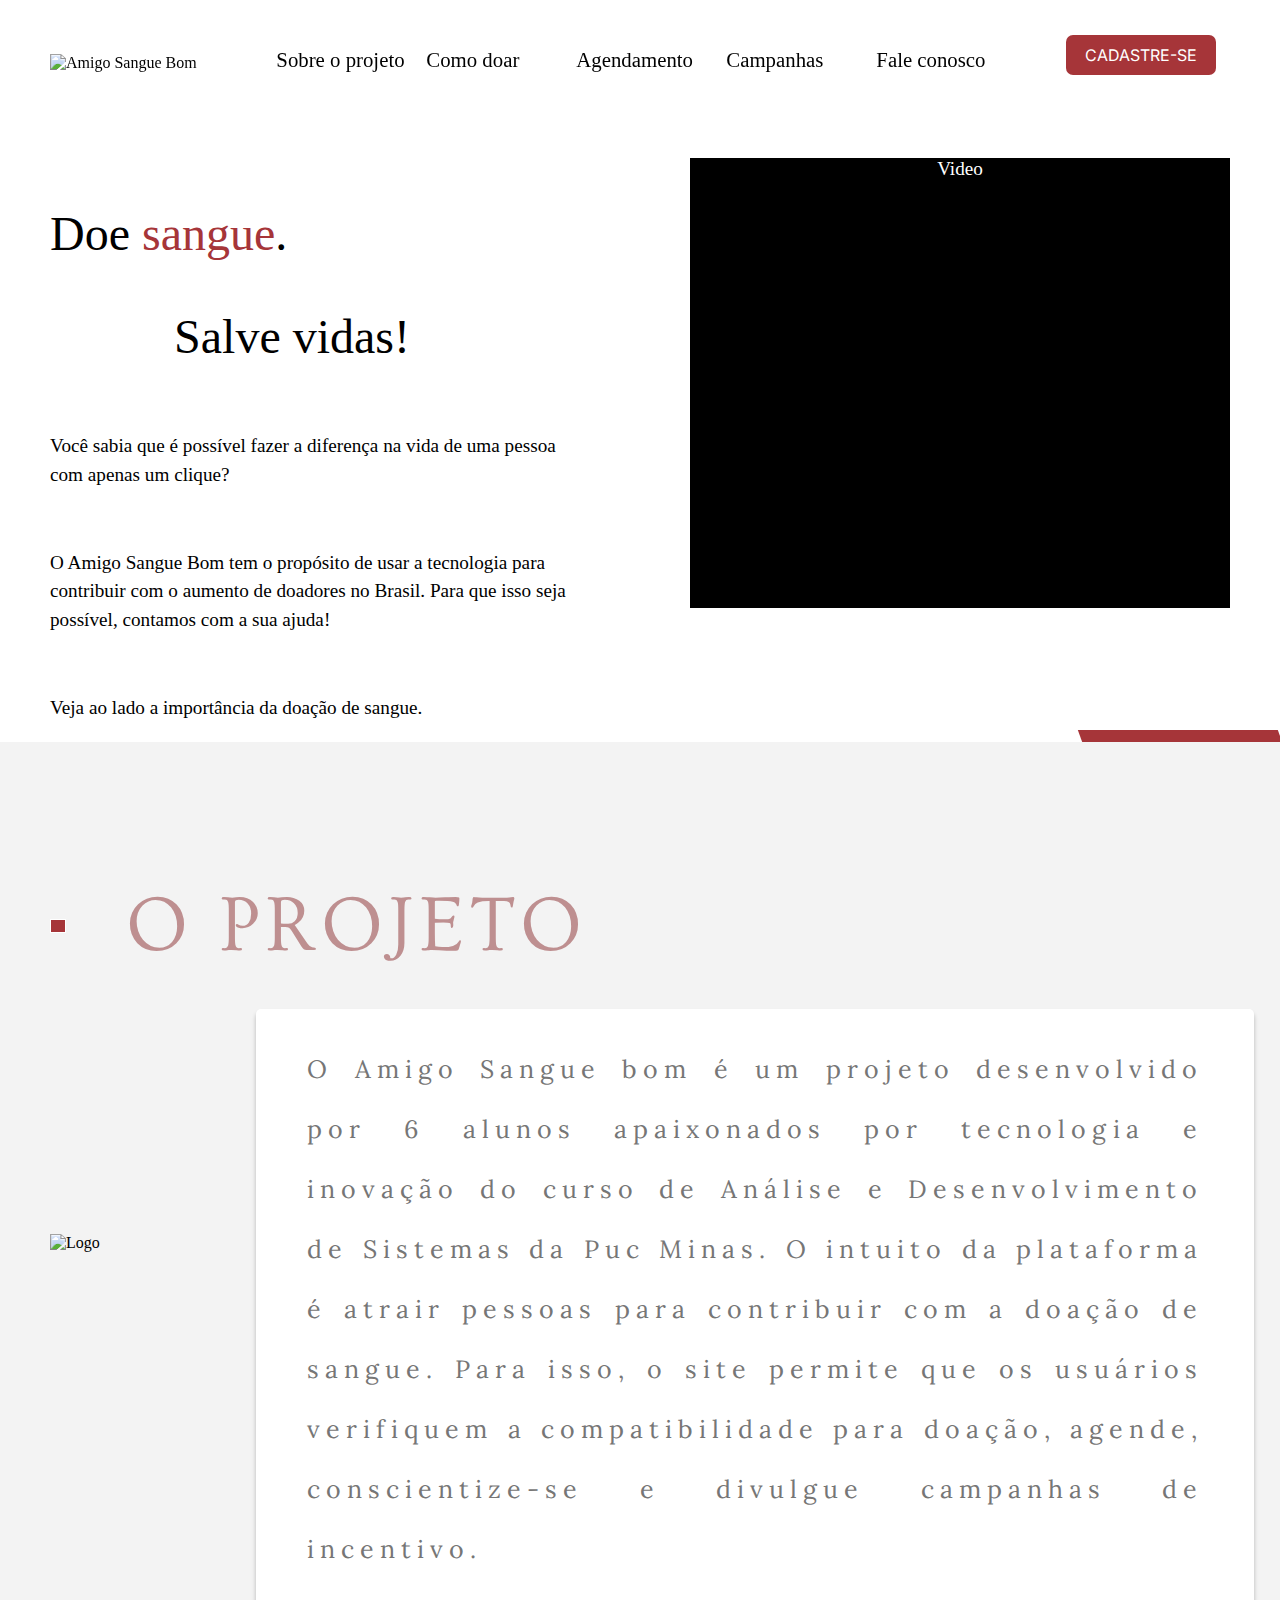
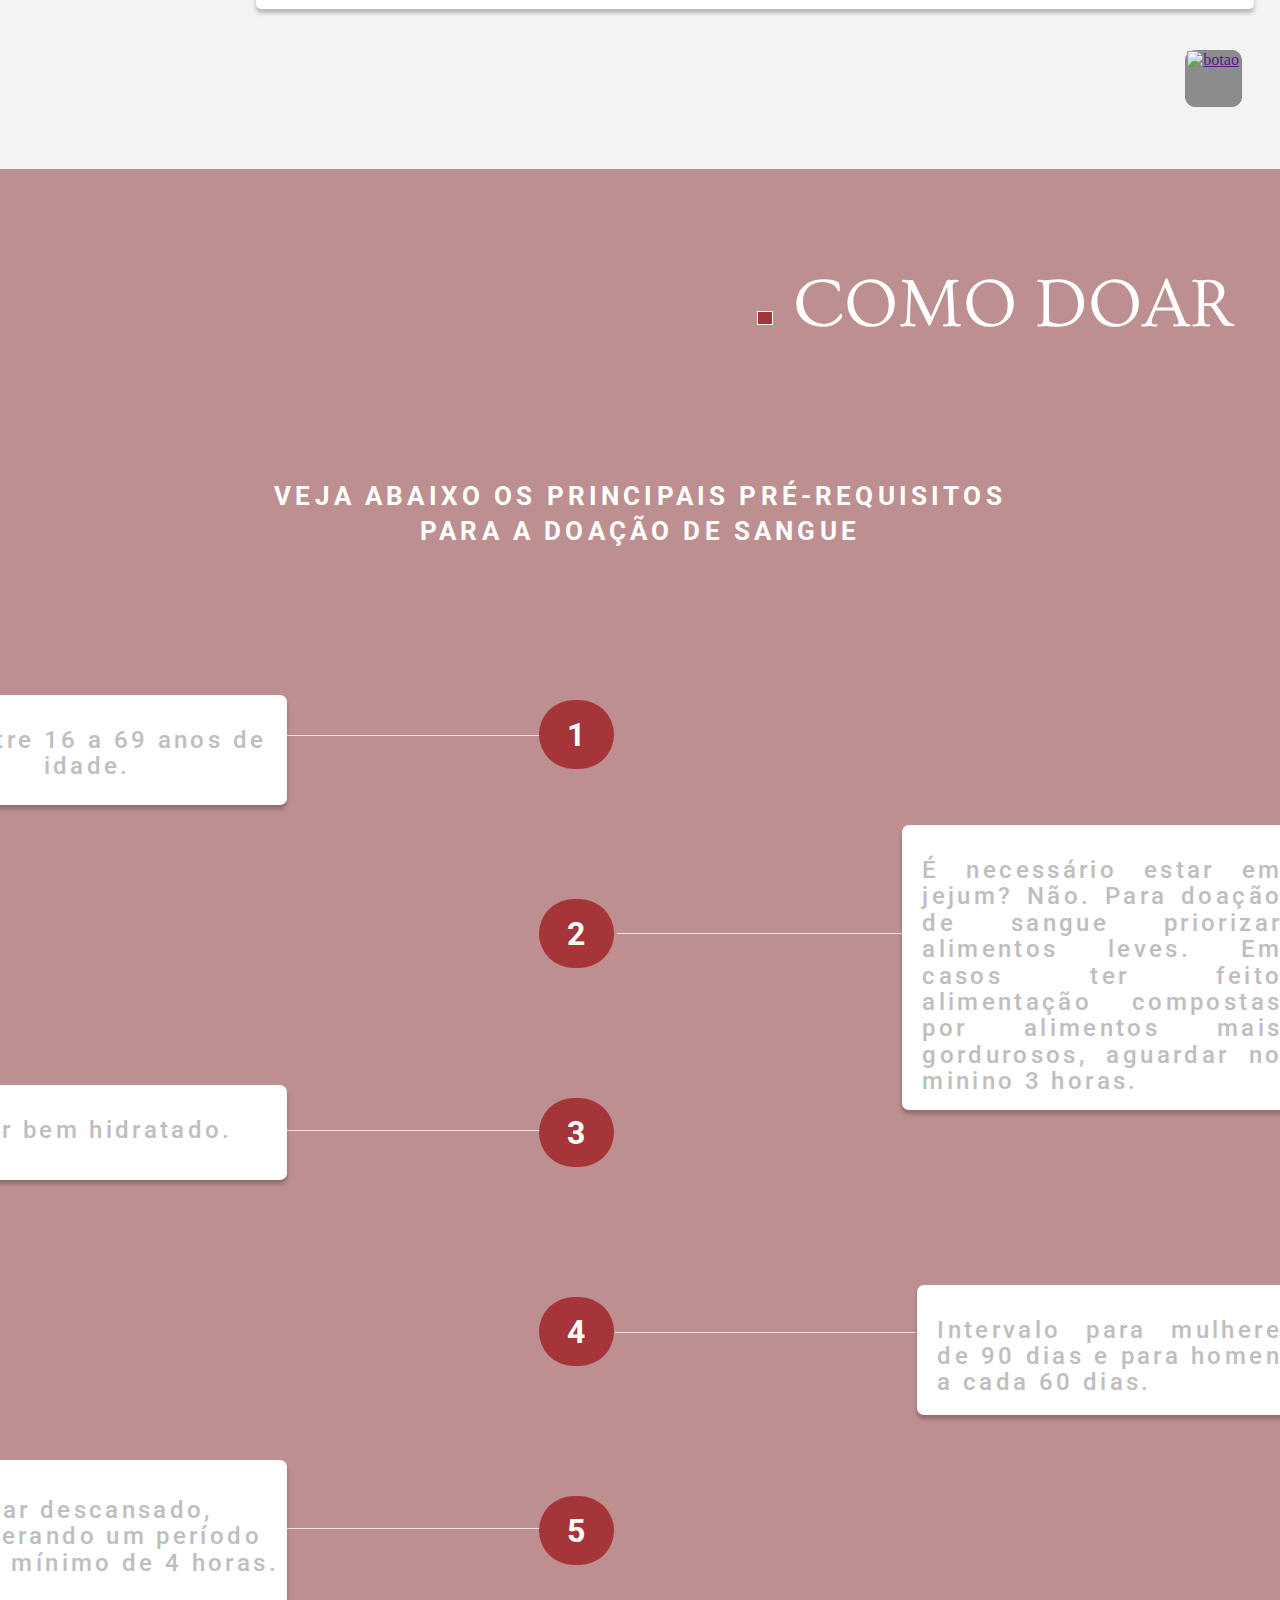
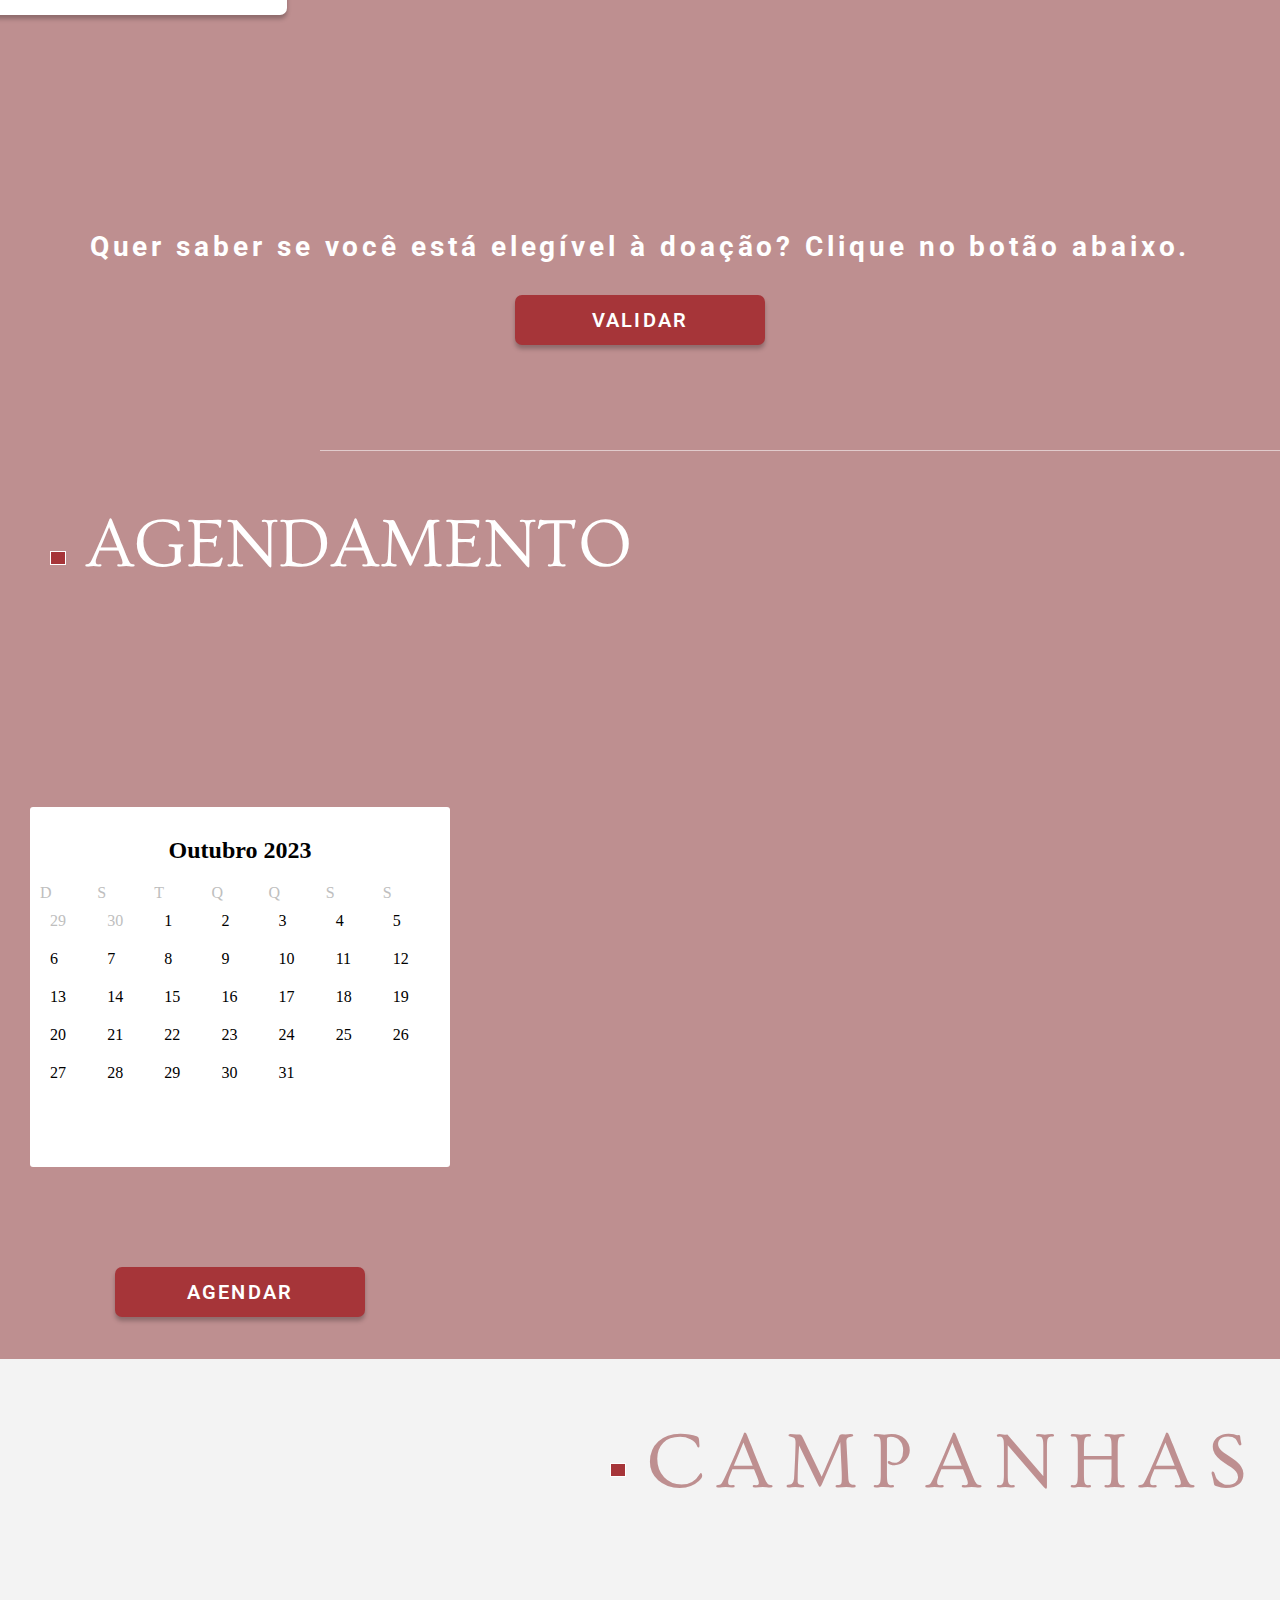
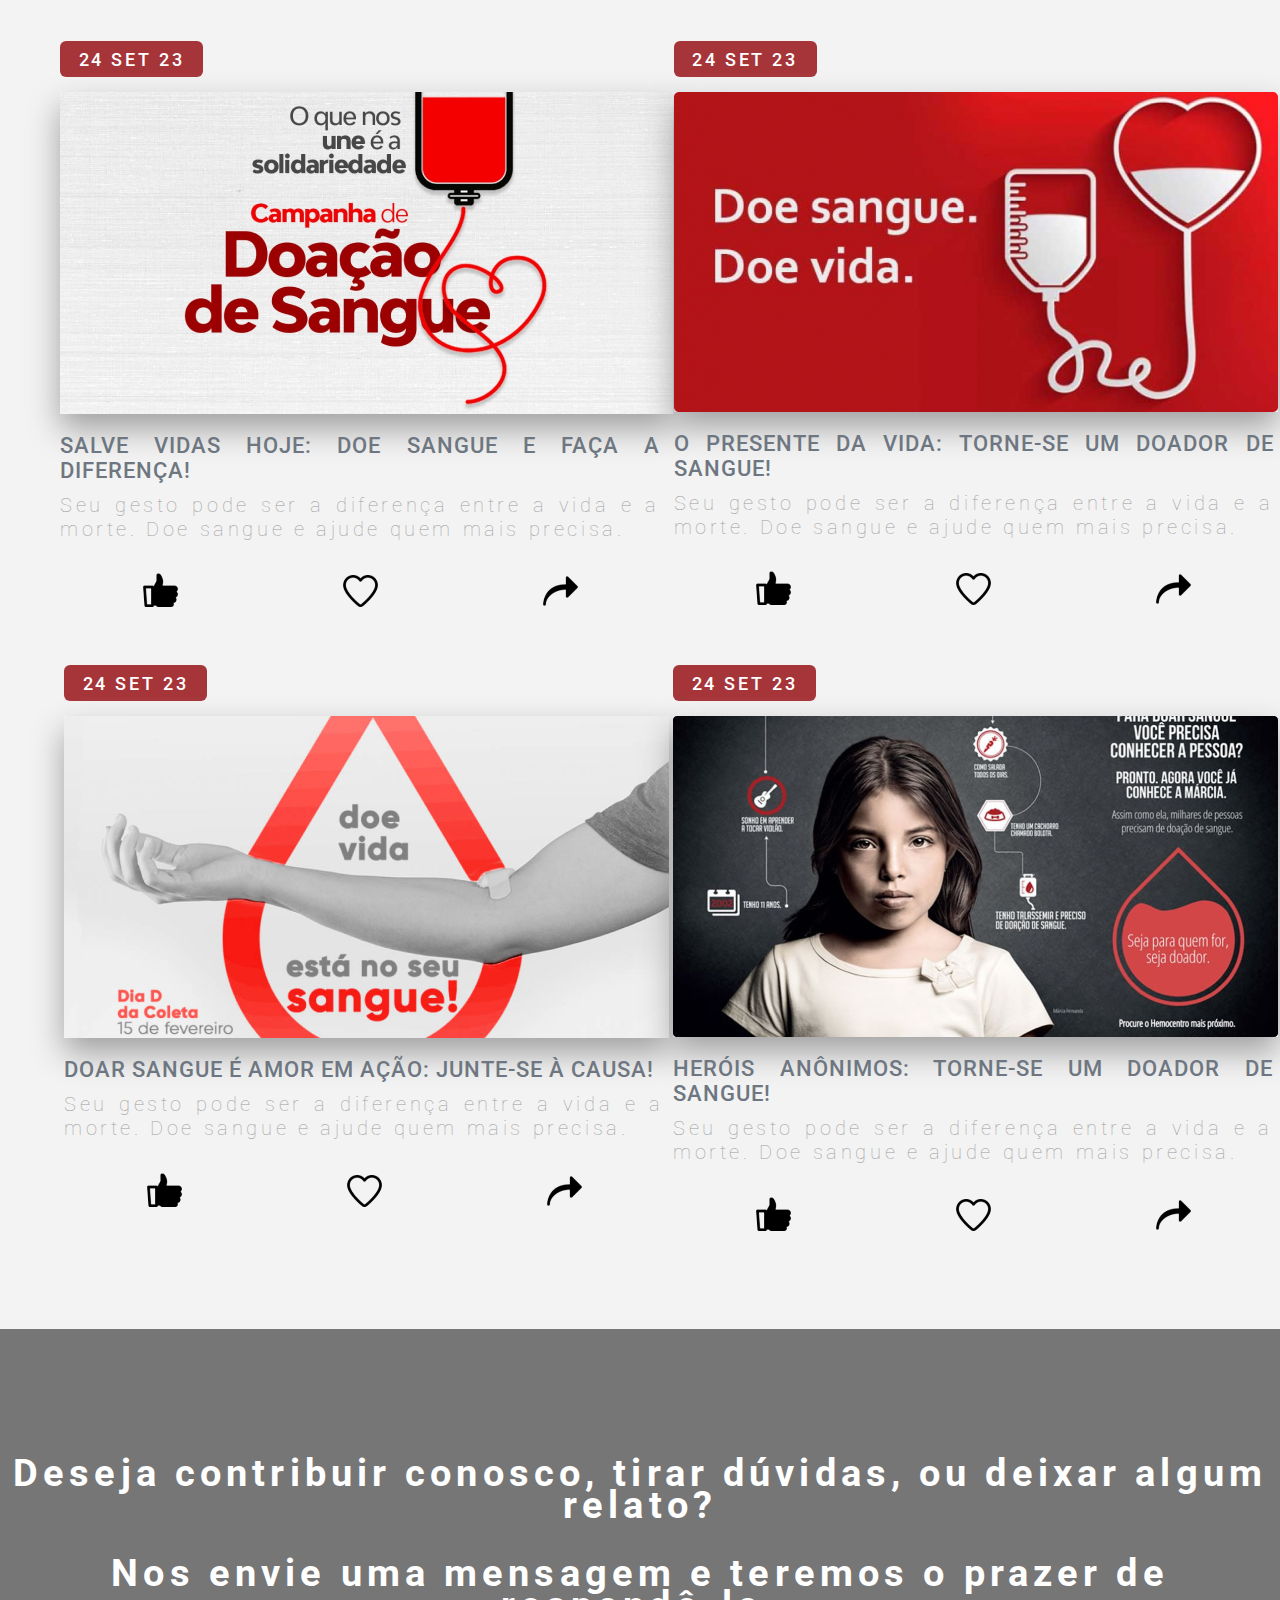
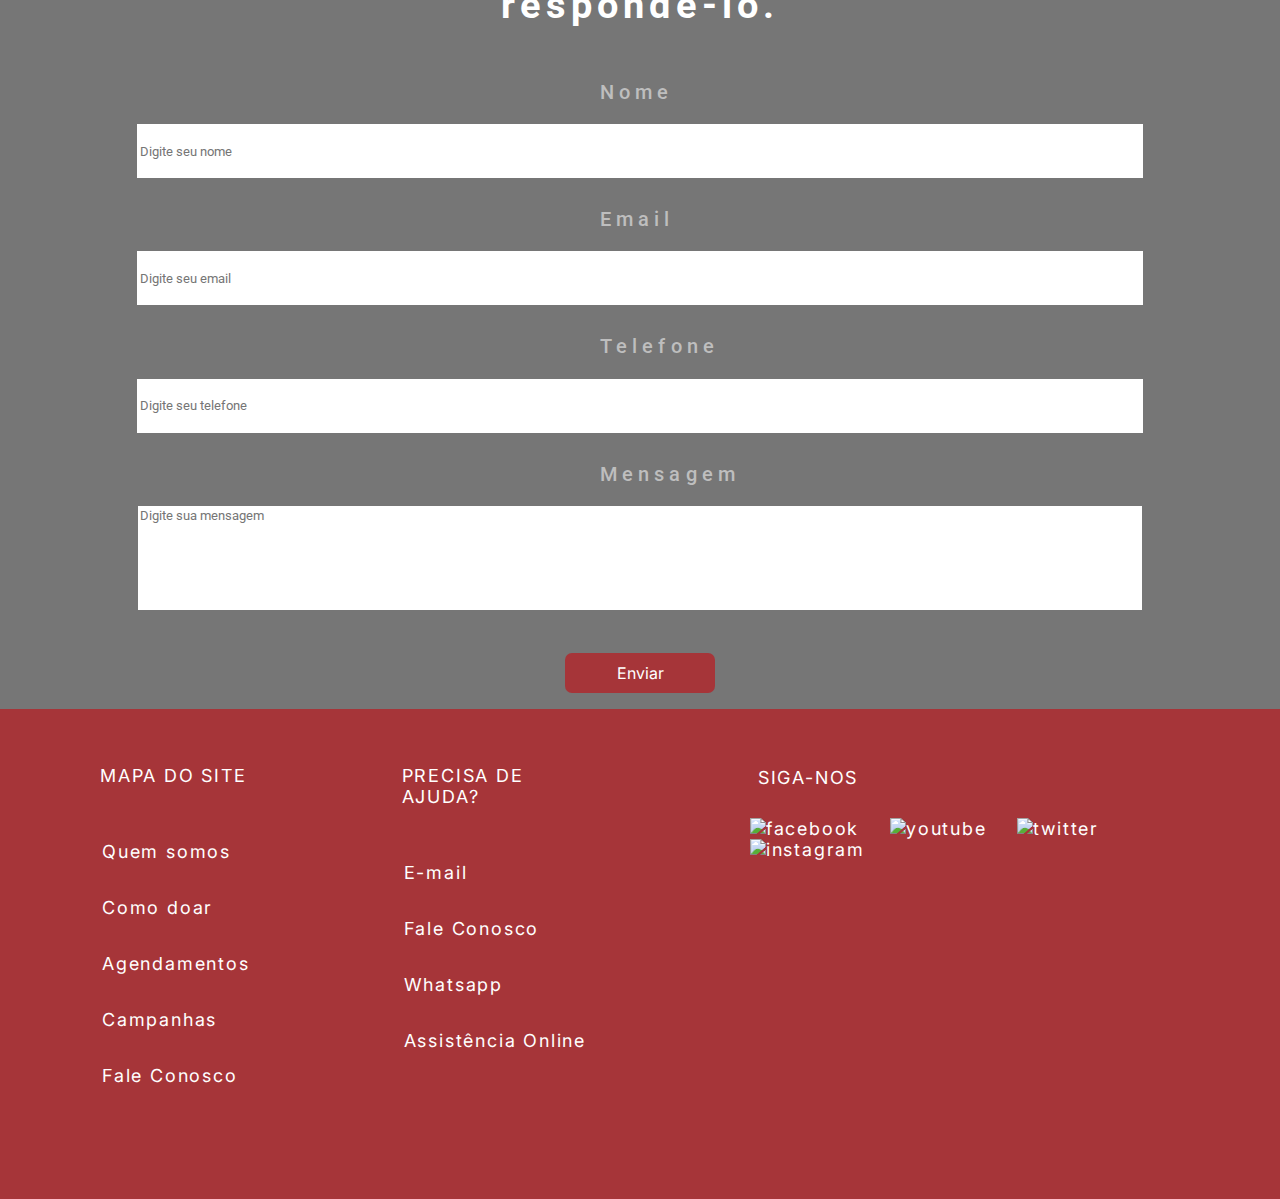
==== commit 2cbd39b9: "Merge branch 'main' of https://github.com/ICEI-PUC-Minas-PMV-ADS/pmv-ads-2023-2-e1-proj-web-t9-pmv-a" ====
--- a/codigo-fonte/index.html
+++ b/codigo-fonte/index.html
@@ -90,18 +90,27 @@
 
     <!-------------DOUGLAS---------------- SECTION 1 ----------------------------->
 <section class="containerProjeto">
-        <div>
-            <h1 class="h1-projeto">O PROJETO</h1>
-            <img src="../documentos/img/logoprojeto.png" class="logo" alt="Logo">
-            <div class="conteudo-projeto">
-                <p>O Amigo Sangue bom é um projeto desenvolvido por 6 alunos apaixonados por tecnologia e inovação do
-                    curso de Análise e Desenvolvimento de Sistemas da Puc Minas. O intuito da plataforma é atrair
-                    pessoas para contribuir com a doação de sangue. Para isso, o site permite que os usuários verifiquem
-                    a compatibilidade para doação, agende, conscientize-se e divulgue campanhas de incentivo.</p>
-            </div>
-            <div class="botaoPraCima">
-                <a href=""><img src="../documentos/img/botão-setaPraCima.png" alt="botao" class="voltar-homepage"></a>
-            </div>
+        <div class="projeto_title">
+            <div class="dot_area_agendamento">
+                <div class="dot_icon"></div>
+            </div>
+            <h1>O PROJETO</h1>
+        </div>
+            
+        <div class="logo_section1">
+                <img src="../documentos/img/logoprojeto.png" alt="Logo">
+        
+
+                <div class="conteudo-projeto">
+                    <p>O Amigo Sangue bom é um projeto desenvolvido por 6 alunos apaixonados por tecnologia e inovação do
+                        curso de Análise e Desenvolvimento de Sistemas da Puc Minas. O intuito da plataforma é atrair
+                        pessoas para contribuir com a doação de sangue. Para isso, o site permite que os usuários verifiquem
+                        a compatibilidade para doação, agende, conscientize-se e divulgue campanhas de incentivo.</p>
+                </div>
+        </div>
+                <div class="botaoPraCima">
+                    <a href=""><img src="../documentos/img/botão-setaPraCima.png" alt="botao" class="voltar-homepage"></a>
+                </div>
         </div>
 </section>
 
@@ -418,9 +427,30 @@
 
     <!-------RANAN/MATEUS------------ SECTION 3 ---------------------------->
 
-    <section>
-
-        <!-- TÍTULO DA SEÇÃO -->
+        <section3>
+
+       
+            <div class="Cont">
+                <div class="text"> 
+                    <h2> Deseja contribuir conosco, tirar dúvidas, ou deixar algum relato? <p>
+                     </p>Nos envie uma mensagem e teremos o prazer de respondê-lo.</h2>
+    
+                     <form class="form_cont" method="Post">
+                        <label>Nome</label>
+                        <input type="text" name="name" placeholder="Digite seu nome">
+                        <label>Email</label>
+                        <input type="email" name="email" placeholder="Digite seu email">
+                        <label>Telefone</label>
+                        <input type="telefone" name="telefone" placeholder="Digite seu telefone">
+                        <label>Mensagem</label>
+                        <textarea name="mensagem" cols="30" rows="10" placeholder="Digite sua mensagem"></textarea> <p>
+                        <button class="button_enviar">Enviar</button>
+    
+                     </form>
+                 </div>                   
+            </div>
+        </section3>
+    
 
 
 
--- a/codigo-fonte/main.css
+++ b/codigo-fonte/main.css
@@ -29,8 +29,8 @@
 
 
 .logo img {
-    height: 90px;
-    margin-left: 130px;
+    height: 80px;
+    margin-left: 50px;
     margin-top: 15px;
 }
 
@@ -41,12 +41,12 @@
 }
 
 .nav-bar li {
-    width: 185px;
+    width: 150px;
     height: 15px;
 }
 
 a.nav-link {
-    font-size: 1.6rem;
+    font-size: 1.3rem;
     text-decoration: none;
     color: #000;
     cursor: pointer;
@@ -110,6 +110,7 @@
     display: flex;
     justify-content: center;
     align-items: center;
+    padding-top: 80px;
     height: 60vh;
 }
 
@@ -123,17 +124,16 @@
 .coluna2 {
     text-align: center;
     flex: 1;
-    padding: 20px;
+    padding: 50px;
     font-size: 1.2rem;
 }
 
 .intro {
-
     max-width: 360px;
 }
 
 .intro p {
-    font-size: 2rem;
+    font-size: 3rem;
     text-align: right;
 }
 
@@ -154,8 +154,7 @@
 
 
 .video_sangue {
-
-    height: 100%;
+    height: 50vh;
     color: #fff;
     background-color: #000;
 }
@@ -174,7 +173,7 @@
 }
 
 aside {
-    height: 130vh;
+    height: 170vh;
     background-color: #f3f3f3;
     flex: 1;
     padding: 20px;
@@ -289,6 +288,86 @@
 
 
 /* ESTILIZAÇÕES DA SECTION 3 POR RANAN */
+section3
+
+    .Cont{
+    width: 100%;
+    height: 980px;
+    flex-shrink: 0;
+    background: #767676;
+    
+
+    }
+    .text {
+    width: 100%;
+    height: 93px;
+    flex-shrink: 0;
+    color: #FFF;
+    text-align: center;
+    font-family: Roboto;
+    font-size: 25px;
+    font-style: normal;
+    font-weight: 500;
+    line-height: 125%; /* 35.2px */
+    letter-spacing: 5.12px;    
+    padding-top: 98px;
+    
+    }
+    .form_cont label { 
+    display: flex;
+    font-size: 20px;
+    margin-bottom: 15px;
+    margin-left: 600px;
+    align-items: right;
+    color:#BEBEBE;
+    padding-top: 25px;
+    font-family: Roboto;
+  
+
+    }
+
+    .form_cont input {
+    height: 50px;
+    width: 1000px;
+    align-items: center;
+    justify-content: center;
+    flex-direction: column;
+    color:#BEBEBE;
+    font-family: Roboto;
+       
+    }
+   
+    .form_cont textarea {
+    height: 100px;
+    width: 1000px;
+    display: center;
+    flex-direction: column;
+    color: black;
+    margin-left: 0px;
+    font-family: Roboto;
+    margin-bottom: 10px;
+    resize: none;
+   
+    }
+    .button_enviar {
+    width: 150px;
+    height: 40px;
+    padding: 5px;
+    background: #A63539;
+    color: #fff;
+    border-radius: 7px;
+    border: 0;
+    cursor: pointer;
+    font-family: 'Inter', sans-serif;
+    font-style: 600;
+    font-size: 1.0rem;
+        
+    }
+    .button_enviar:hover {
+    background-color: #FBB6B6;
+    transition: all .3s;
+
+    }
 
 
 
@@ -304,7 +383,7 @@
     position: relative;
     bottom: 0;
     width: 100%;
-    height: 35vh;
+    height: 50vh;
     padding-bottom: 20px;
     padding-top: 20px;
     margin-top: auto;
@@ -312,6 +391,7 @@
 
 footer ul {
     list-style: none;
+    padding: 0;
 }
 
 .footer-link {
@@ -329,12 +409,12 @@
     text-align: left;
     cursor: pointer;
     font-family: "Inter", sans-serif;
-    padding-left: 200px;
+    padding-left: 100px;
 }
 
 .secoes-rodape {
    list-style-type: none;
-   padding: 0;
+   padding-right: 50px;
 }
 
 .itens-lista {
@@ -345,7 +425,7 @@
     text-align: left;
     cursor: pointer;
     font-family: "Inter", sans-serif;
-    padding-left: 200px;
+    padding-left: 100px;
     margin-top: 20px;
 }
 
@@ -356,7 +436,7 @@
     text-align: left;
     cursor: pointer;
     font-family: "Inter", sans-serif;
-    padding-left: 200px;
+    padding-left: 100px;
 }
 
 #rodape {
@@ -365,11 +445,12 @@
 
 .titulo-rodape {
     padding-bottom: 20px;
+    
 }
 
 .itens-imagem .titulo-rodape {
     padding-bottom: 30px;
-    margin-left: -200px;
+    padding-left: 10px;
 }
 
 .logo-redes {
@@ -469,14 +550,11 @@
     transform: translatex(0%);
 }
 
+
+
 /* Estilos para telas maiores (por exemplo, tablets e desktops) */
-@media (min-width: 768px) {
-
-    .coluna1,
-    .coluna2 {
-        flex: 1;
-    }
-}
+
 
 /* Estilos para telas menores (por exemplo, dispositivos móveis) */
-@media (max-width: 767px) {}+@media (max-width: 767px) {}
+
--- a/codigo-fonte/section1.css
+++ b/codigo-fonte/section1.css
@@ -1,32 +1,37 @@
+section.containerProjeto {
+    background-color: #F3F3F3;
+    padding: 100px 0 160px 0;
+}
 
+.projeto_title {
+    display: flex;
 
+}
 
-section.containerProjeto{
-    background-color: #F3F3F3;
-    padding: 120px 0 160px 0;
-}
-.h1-projeto {
+.projeto_title h1 {
     color: #BE8F90;
     font-family: 'Ovo', serif;
-    font-size: 100px;
-    position: relative;
-   margin-left: 180px;
-    font-size: 120px;
+    font-size: 80px;
     font-weight: 400;
     line-height: 60px;
     letter-spacing: 0.06em;
+    margin-left: 40px;
 
 }
 
-img.logo {
-    width: 695px;
-    height: 420px;
-    position: absolute;
-    top: 1000px;
-    left: 120px;
+.logo_section1 {
+    display: flex;
+    align-items: center;
 }
+
+.logo_section1 img {
+    width: 250px;
+    height: 150px;
+    margin-left: 50px;
+}
+
 div.botaoPraCima {
-    background-color: #757272;
+    background-color: #8d8c8c;
     border: 1px solid rgb(134, 134, 134);
     border-radius: 10px;
     width: 55px;
@@ -35,30 +40,96 @@
     text-align: center;
     right: 100px;
     top: 1650px;
-    
 }
 
-div.conteudo-projeto{
-    background-color: white;
-    color: #767676;
-    font-family: 'Lora', monospace;
-    font-size: 54px;
-    width: 1754px;
-    height: 693px;
-    padding: 40px 20px 15px 120px;
-    position: relative;
-    top: 60px;
-    left: 700px;
+div.botaoPraCima:hover {
+    transform: scale(1.1);
+    box-shadow: 1px 1px 10px #A63539;
+    padding-bottom: 20px;
+}
+
+.conteudo-projeto {
+    background-color: #fff;
+    width: 1034px;
+    height: 50%;
+    padding: 30px 50px 30px 50px;
     box-shadow: 0 4px 4px 0 rgba(0, 0, 0, .25);
     border-radius: 5px;
-   
+    margin-right: 2%;
+}
+
+.conteudo-projeto>p {
+    color: #767676;
+    text-align: justify;
+    font-family: Lora;
+    font-size: 28px;
+    font-style: normal;
+    font-weight: 400;
+    line-height: 163.5%; /* 45.78px */
+    letter-spacing: 1.5px;
 
 }
-div.conteudo-projeto > p {
-    text-align: justify;
-    letter-spacing: 2px;
-    line-height: 68.78px;
-    font-weight: 400;
-    margin: 50px 0 30px 100px;
+
+@media (max-width: 800px) {
+    .h1-projeto {
+        font-size: 55px;
+        margin-left: 410px;
+    }
+
+    img.logo {
+        width: 325px;
+        height: 220px;
+        position: absolute;
+        top: 700px;
+        left: 80px;
+    }
+
+    div.conteudo-projeto {
+        left: 80px;
+        width: 690px;
+    }
+
+    div.conteudo-projeto > p{
+        font-weight: 200;
+        margin: 0 1px;
+        font-size: 20px;
+        text-align: justify;
+        line-height: 59px;
+        letter-spacing: 3px;
+    }
+    div.botaoPraCima {        
+        right: 9%;
+        top: 1650px;
+    }
+}
+
+@media(min-width: 1200px) {
     
-}+    .h1-projeto {
+        font-size: 75px;
+    }
+
+    img.logo {
+        width: 280px;
+        height: 180px;
+        position: absolute;
+    }
+
+    div.conteudo-projeto {
+        left: 80px;
+        width: 1090px;
+    }
+
+    div.conteudo-projeto > p{
+        font-weight: 200;
+        margin: 0 1px;
+        font-size: 25px;
+        text-align: justify;
+        line-height: 60px;
+        letter-spacing: 6px;
+    }
+    div.botaoPraCima {        
+        right: 3%;
+        top: 1650px;
+    }
+}
--- a/codigo-fonte/section2.css
+++ b/codigo-fonte/section2.css
@@ -154,13 +154,14 @@
 
 /* LADO 2 DIREITO */
 .step_text_area2 {
-    width: 600px;
-    height: 230px;
+    width: 400px;
+    height: 280px;
     border-radius: 7px;
     background: #FFF;
     box-shadow: 0px 4px 4px 0px rgba(0, 0, 0, 0.25);
     margin-top: 230px;
     margin-left: -15px;
+    padding-bottom: 5px;
 }
 
 
@@ -195,22 +196,22 @@
 
 /* LADO 4 DIREITO */
 .step_text_area4 {
-    width: 600px;
+    width: 400px;
     height: 130px;
     border-radius: 7px;
     background: #FFF;
     box-shadow: 0px 4px 4px 0px rgba(0, 0, 0, 0.25);
-    margin-left: -15px;
-    margin-bottom: 250px;
+    margin-bottom: 306px;
+    margin-right: 180px;
 }
 
 
 .step_line_area4 {
-    width: 300px;
+    width: 301px;
     height: 1px;
     background-color: #ffffffb7;
-    margin-top: 50px;
-    margin-left: 225px;
+    margin-top: 47px;
+    margin-left: 223px;
 }
 
 .step_text_area4 h4 {
@@ -431,6 +432,7 @@
 .button_main {
     display: flex;
     justify-content: center;
+    align-items: center;
     height: 250px;
 }
 
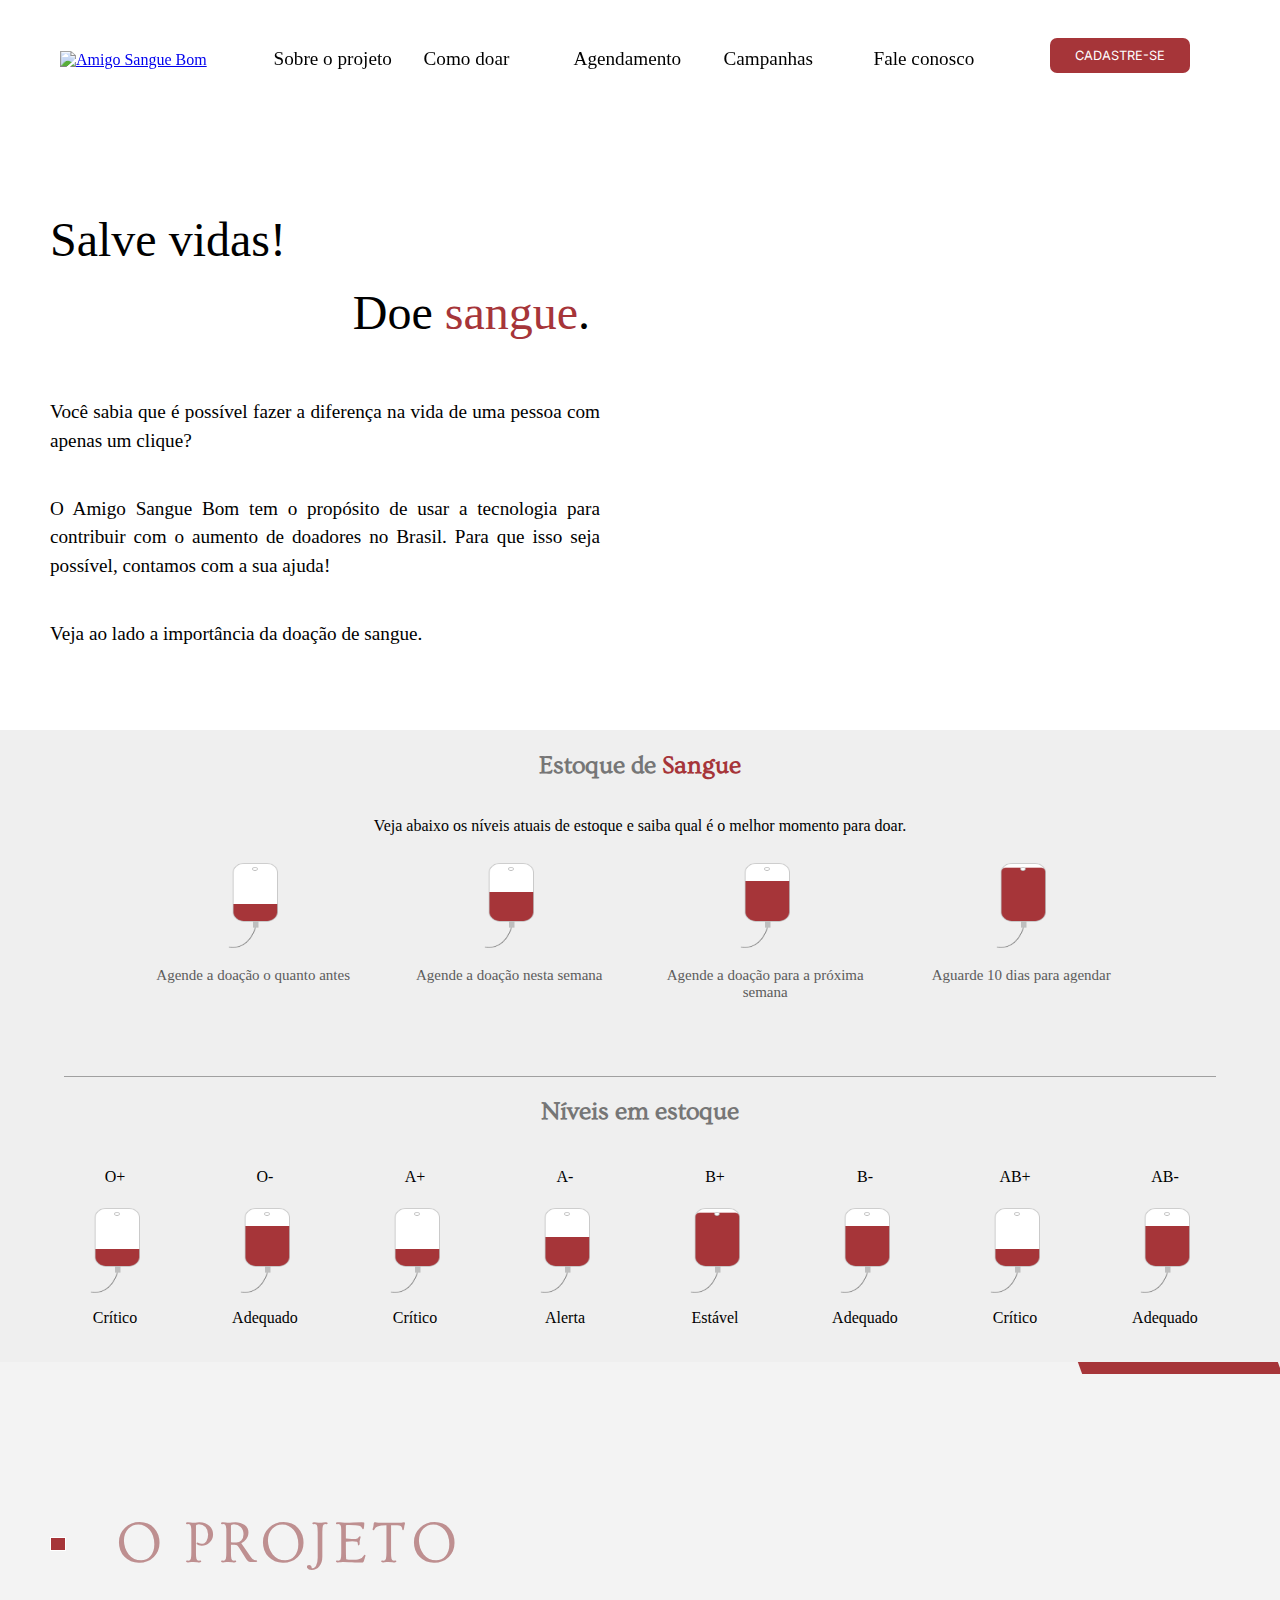
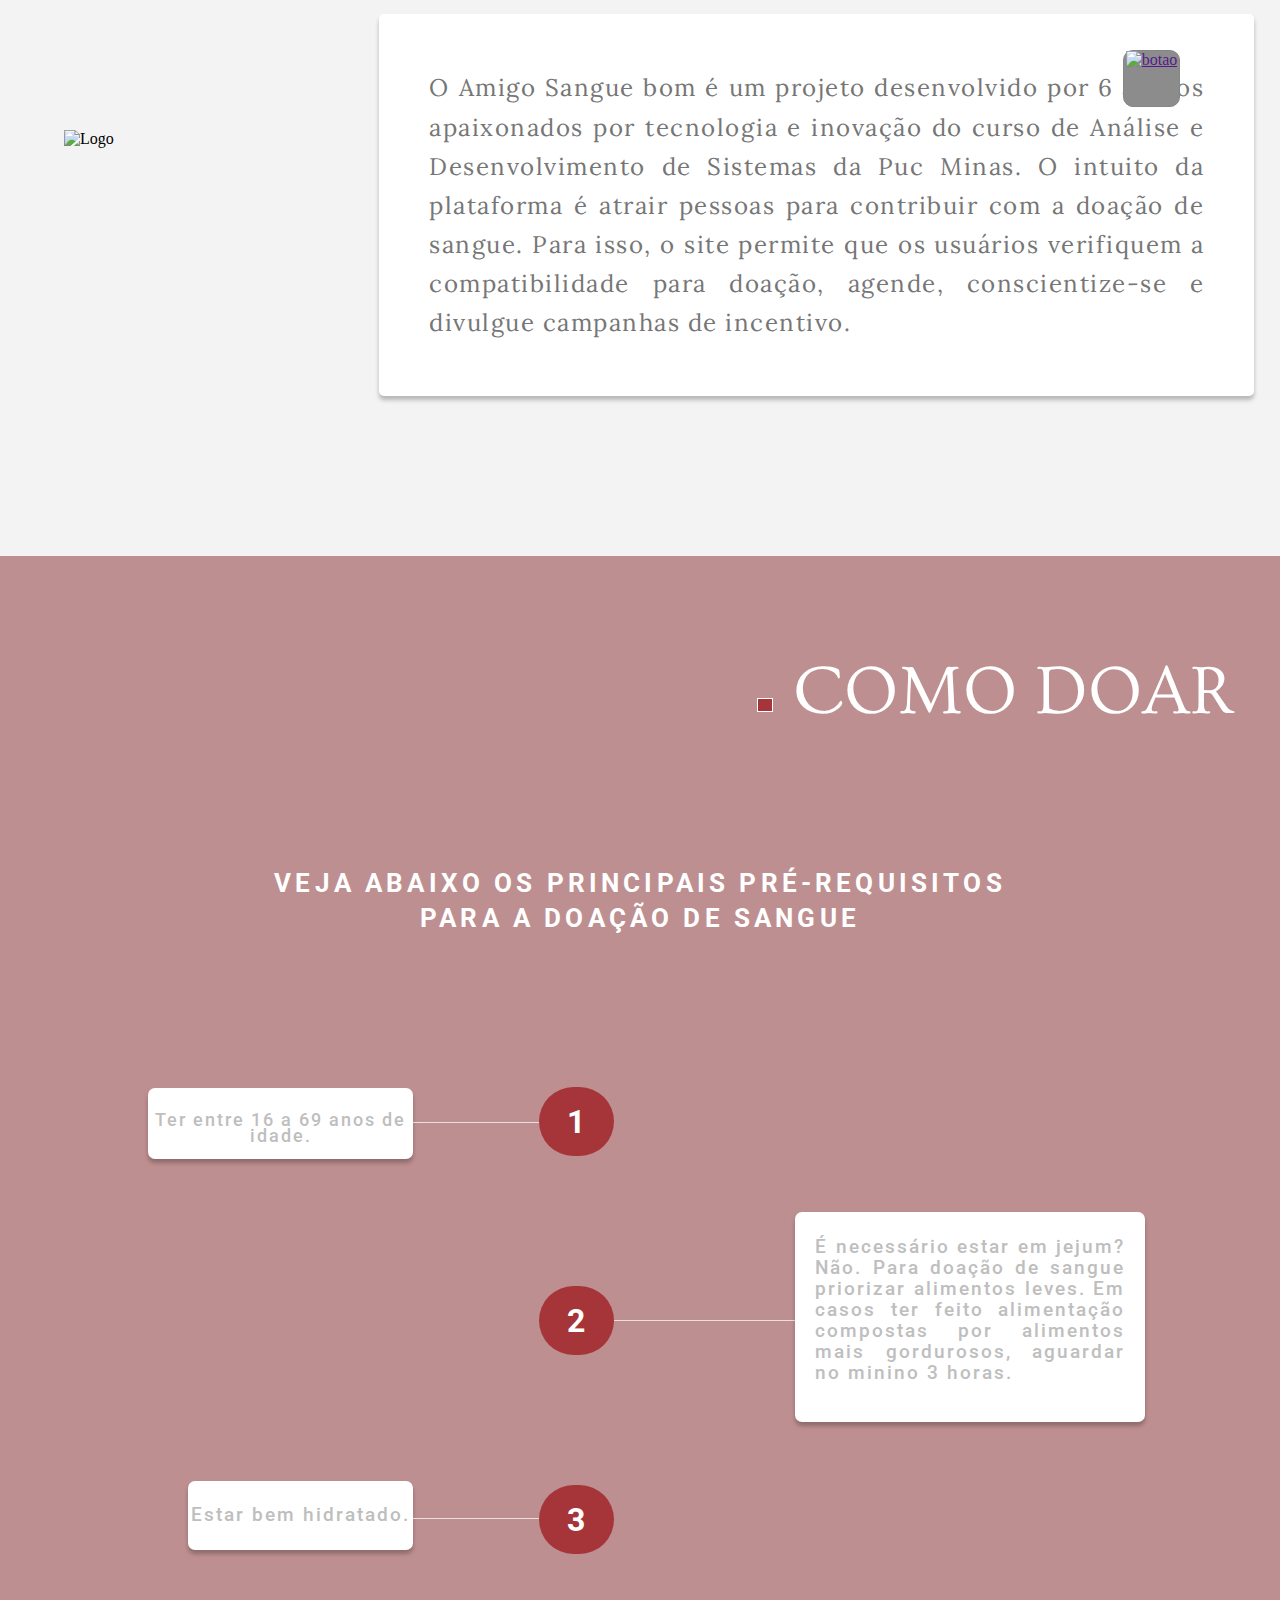
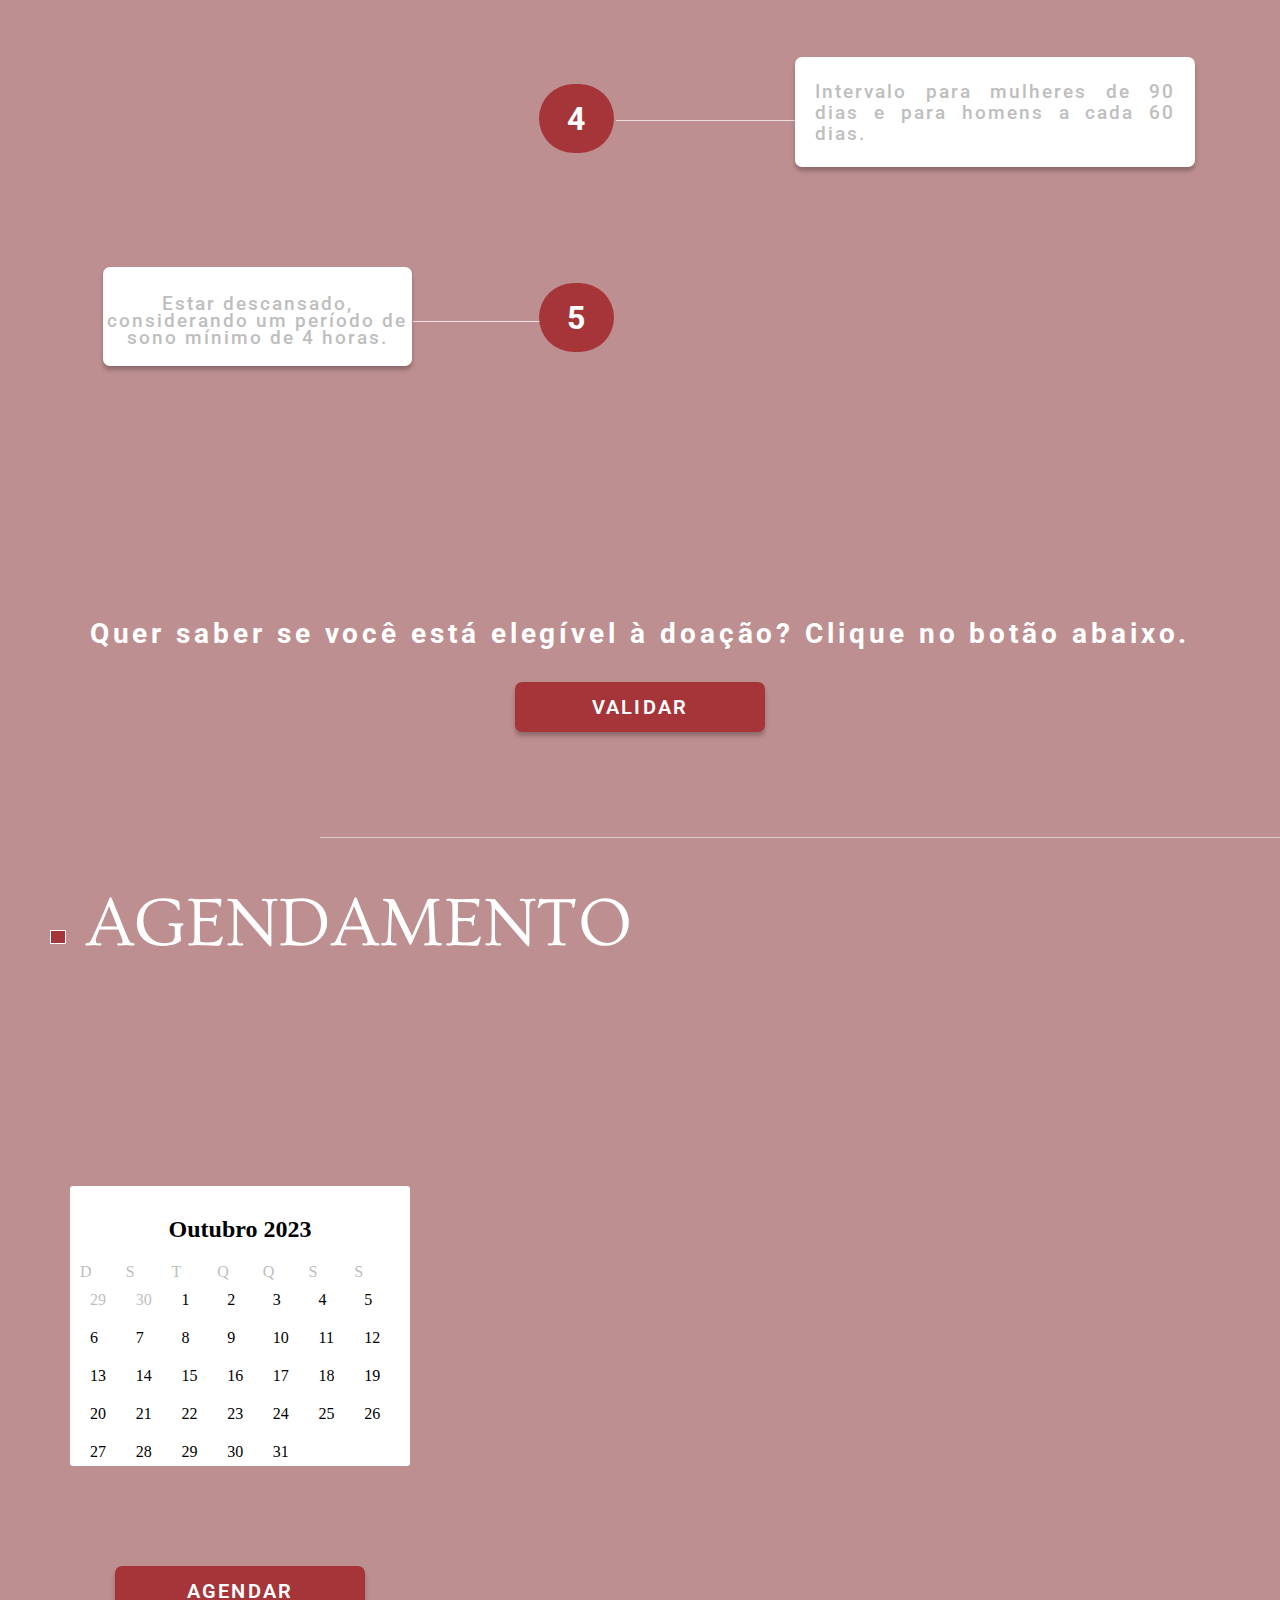
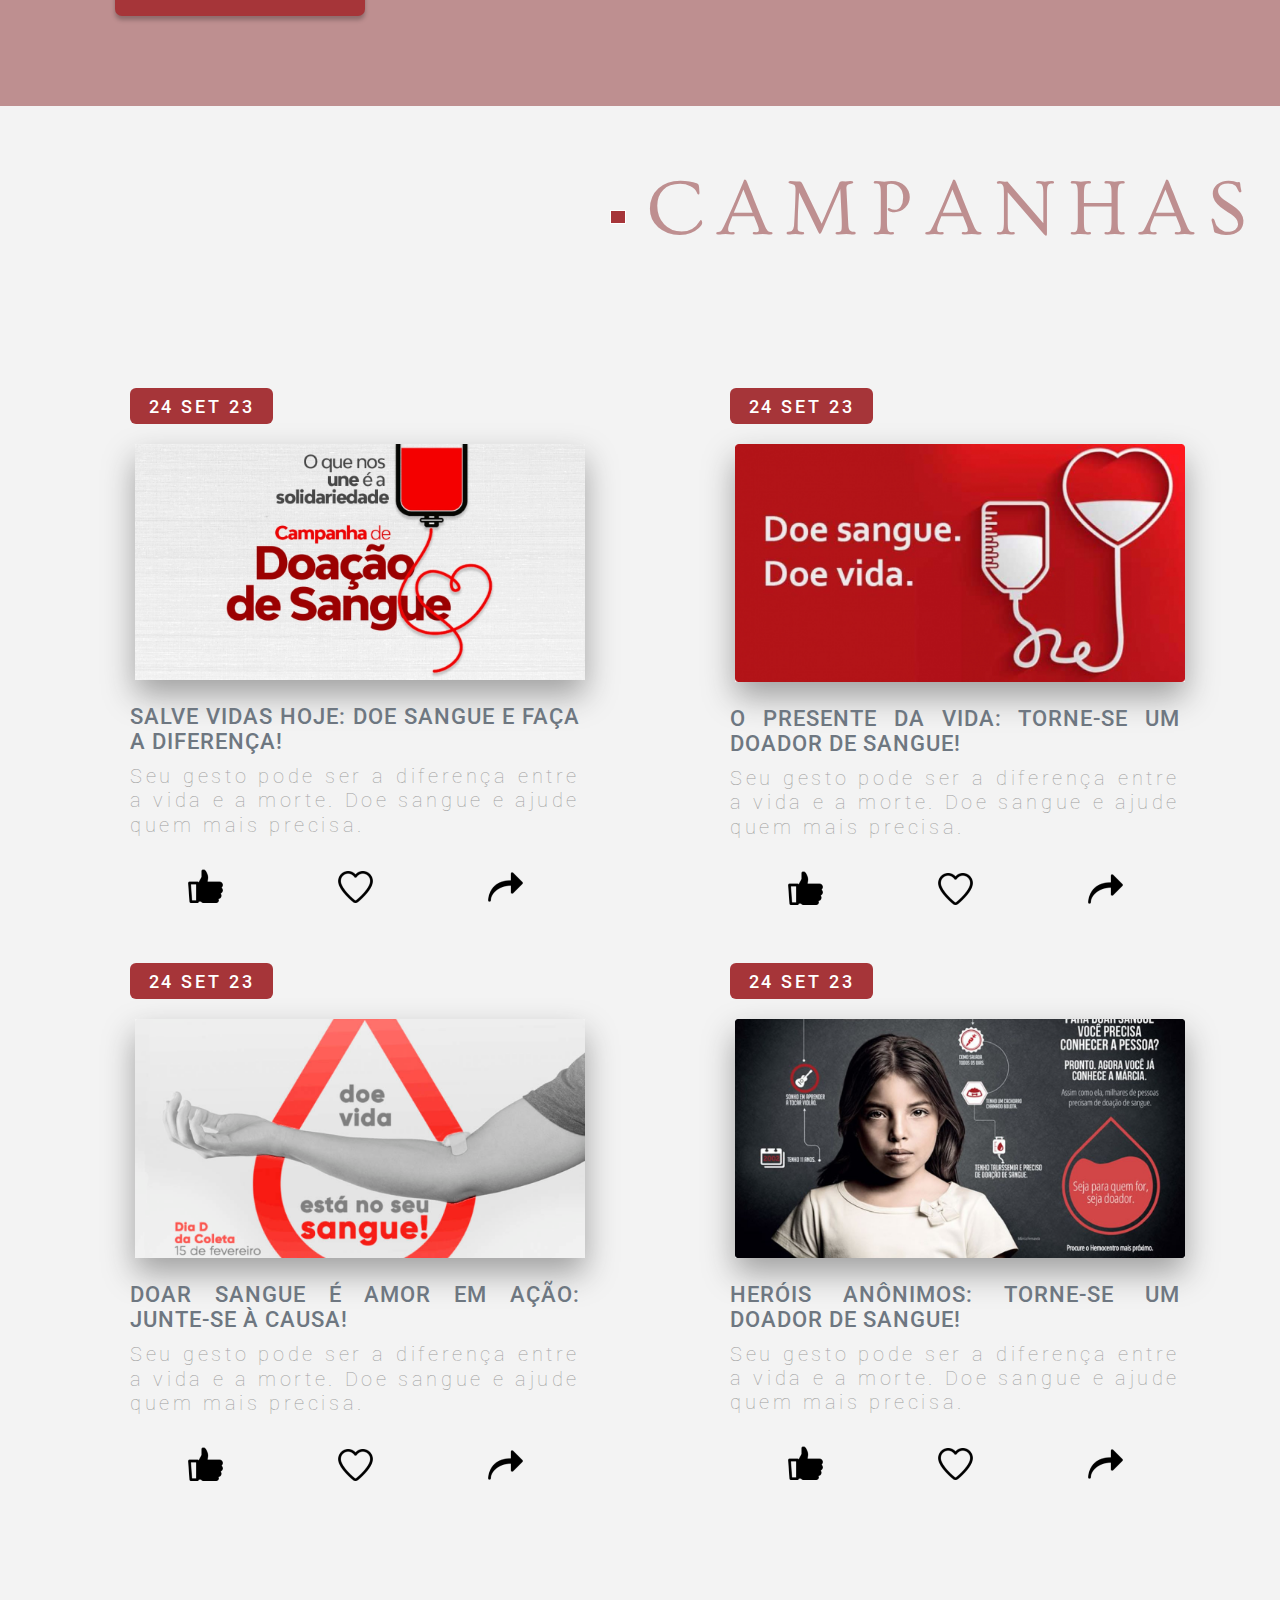
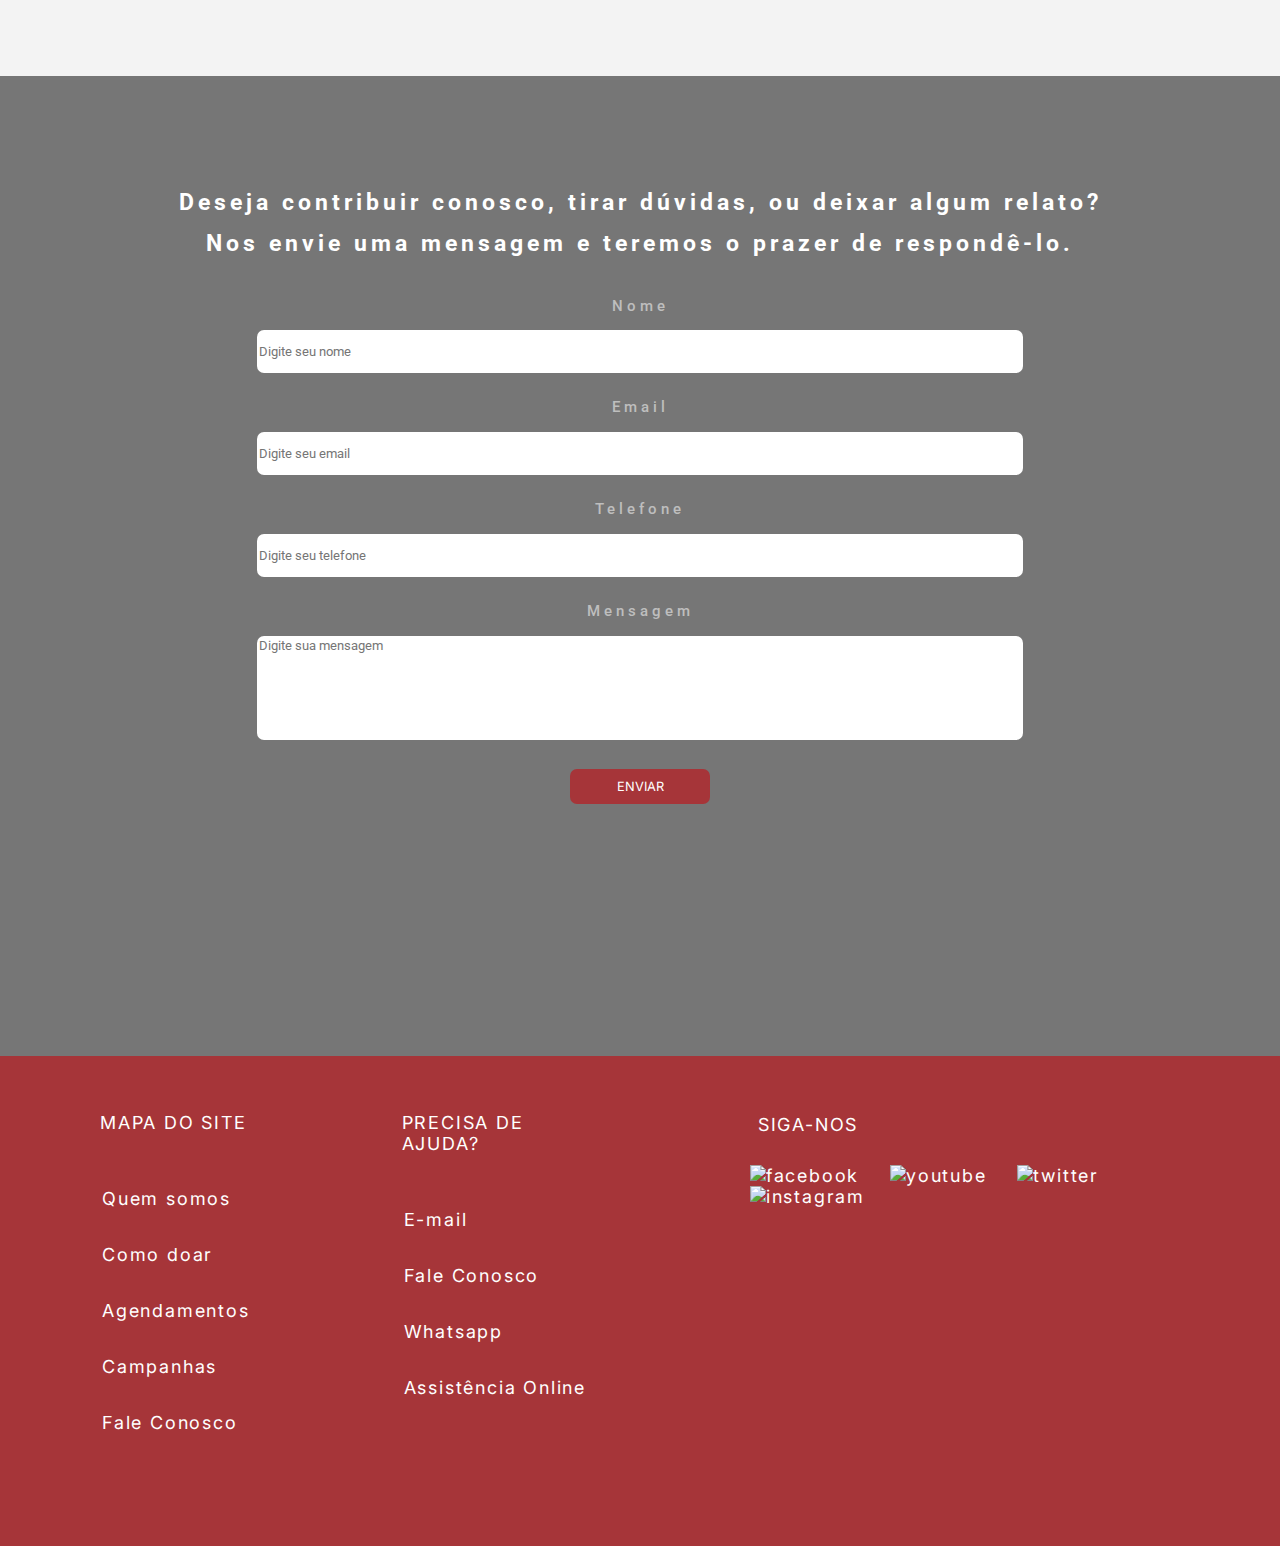
==== commit 4813e753: "Responsividade completa do site" ====
--- a/codigo-fonte/index.html
+++ b/codigo-fonte/index.html
@@ -15,30 +15,27 @@
     <link rel="stylesheet" href="main.css">
     <link rel="stylesheet" href="section1.css">
     <link rel="stylesheet" href="section2.css">
-    <title>Amigo Sangue Bom</title>
+    <title>Amigo Sangue Bom | Bem Vindo </title>
 
     <script src="js/hamburger.js"></script>
 </head>
 
 <body>
 
-
-
     <!-------------ERICK---------------- HEADER - NAV E MAIN -------------------->
 
-
 <header>
 
 
         <div class="logo">
-            <img src="../documentos/img/logoprojeto.png" alt="Amigo Sangue Bom">
+            <a href="#initial_page"><img src="../documentos/img/logoprojeto.png" alt="Amigo Sangue Bom"></a>
         </div>
         <ul class="nav-bar">
-            <li><a class="nav-link" href="#sobre">Sobre o projeto</a></li>
-            <li><a class="nav-link" href="#como_doar">Como doar</a></li>
-            <li><a class="nav-link" href="#agendamento">Agendamento</a></li>
-            <li><a class="nav-link" href="#campanhas">Campanhas</a></li>
-            <li><a class="nav-link" href="#fale_conosco">Fale conosco</a></li>
+            <li><a class="nav-link" href="#title-01">Sobre o projeto</a></li>
+            <li><a class="nav-link" href="#title-02">Como doar</a></li>
+            <li><a class="nav-link" href="#title-03">Agendamento</a></li>
+            <li><a class="nav-link" href="#camp_title">Campanhas</a></li>
+            <li><a class="nav-link" href="#title-05">Fale conosco</a></li>
         </ul>
         <button class="login_signup" id="login_signup">CADASTRE-SE</button>
 
@@ -56,8 +53,9 @@
         <div class="container">
             <div class="coluna1">
                 <div class="intro">
+                    <p id="initial_page">Salve vidas!</p>
                     <p>Doe <span>sangue</span>.</p>
-                    <p>Salve vidas!</p>
+                    
                 </div>
                 <div class="intro_text">
 
@@ -69,13 +67,77 @@
                 </div>
             </div>
             <div class="coluna2">
-                <div class="video_sangue">Video</div><!-- div apenas de exemplo antes do video -->
-            </div>
-        </div>
-
-
-
+                <iframe width="550" height="350" src="https://www.youtube.com/embed/GP3t-zugUZA?si=kEgZHGzGY0cMx_EY&amp;start=0" title="YouTube video player" frameborder="0" allow="accelerometer; autoplay; clipboard-write; encrypted-media; gyroscope; picture-in-picture; web-share" allowfullscreen></iframe><!-- div apenas de exemplo antes do video -->
+            </div>
+        </div>
 </main>
+
+<!-- ÁREA DE ESTOQUE DE SANGUE -->
+    <div id="background_aside">    
+        <div class="container_estoque">
+            <h2 id="title_estoque_blood"> Estoque de <span>Sangue</span> </h2>
+            <p> Veja abaixo os níveis atuais de estoque e saiba qual é o melhor momento para doar.</p>
+
+                <div class="area_bloods">
+                    <div class="icon_blood"> <img src="../documentos/img/Component 1.png" alt="nível de sangue"> <p> Agende a doação o quanto antes</p> </div>
+                    <div class="icon_blood"> <img src="../documentos/img/Component 2.png" alt="nível de sangue"> <p>Agende a doação nesta semana</p></div>
+                    <div class="icon_blood"> <img src="../documentos/img/Component 3.png" alt="nível de sangue"> <p>Agende a doação para a próxima semana</p></div>
+                    <div class="icon_blood"> <img src="../documentos/img/Component 4.png" alt="nível de sangue"> <p>Aguarde 10 dias para agendar</p></div>
+                </div>
+            <div class="line_detail"></div>
+        </div>
+
+        
+        
+        
+        
+            <h2 id="title_estoque_blood"> Níveis em estoque </h2>
+        <div class="container_nivel_estoque">
+
+                <div class="title_estoque"><h4>O+</h4>
+                    <img src="../documentos/img/Component 1.png" alt="">
+                    <p>Crítico</p>
+                </div>
+
+                <div class="title_estoque"><h4>O-</h4>
+                    <img src="../documentos/img/Component 3.png" alt="">
+                    <p>Adequado</p>
+                </div>
+
+                <div class="title_estoque"><h4>A+</h4>
+                    <img src="../documentos/img/Component 1.png" alt="">
+                    <p>Crítico</p>
+                </div>
+
+                <div class="title_estoque"><h4>A-</h4>
+                    <img src="../documentos/img/Component 2.png" alt="">
+                    <p>Alerta</p>
+                </div>
+
+                <div class="title_estoque"><h4>B+</h4>
+                    <img src="../documentos/img/Component 4.png" alt="">
+                    <p>Estável</p>
+                </div>
+
+                <div class="title_estoque"><h4>B-</h4>
+                    <img src="../documentos/img/Component 3.png" alt="">
+                    <p>Adequado</p>
+                </div>
+
+                <div class="title_estoque"><h4>AB+</h4>
+                    <img src="../documentos/img/Component 1.png" alt="">
+                    <p>Crítico</p>
+                </div>
+
+                <div class="title_estoque"><h4>AB-</h4>
+                    <img src="../documentos/img/Component 3.png" alt="">
+                    <p>Adequado</p>
+                </div>
+        </div>
+    </div>
+
+<!-- ÁREA DE ESTOQUE DE SANGUE -->
+
     <div class="icon_model">
         <div class="icon_line_right"></div>
     </div>
@@ -94,7 +156,7 @@
             <div class="dot_area_agendamento">
                 <div class="dot_icon"></div>
             </div>
-            <h1>O PROJETO</h1>
+            <h1 id="title-01">O PROJETO</h1>
         </div>
             
         <div class="logo_section1">
@@ -125,7 +187,7 @@
             <div class="dot_area">
                 <div class="dot_icon"></div>
                 <div class="title_how_donate">
-                    <h1>COMO DOAR</h1>
+                    <h1 id="title-02">COMO DOAR</h1>
                 </div>
             </div>
 
@@ -200,15 +262,15 @@
             <div class="line_section">
                 <div class="line_section_main"></div>
             </div>
-        </section>
-
-    </section>
-
-    <section class="how_agendamento">
+        
+
+    
+
+    
             <div class="dot_area_agendamento">
                 <div class="dot_icon"></div>
                 <div class="title_how_donate">
-                    <h1>AGENDAMENTO</h1>
+                    <h1 id="title-03">AGENDAMENTO</h1>
                 </div>
             </div>
 
@@ -272,6 +334,7 @@
 
             </div>
         </div>
+        
     </section>
     <!---------DOUGLAS/LUIZ--------------- SECTION 2 ------------------------------------->
 
@@ -415,16 +478,6 @@
 
 
 
-
-
-
-
-
-
-
-
-
-
     <!-------RANAN/MATEUS------------ SECTION 3 ---------------------------->
 
         <section3>
@@ -432,7 +485,7 @@
        
             <div class="Cont">
                 <div class="text"> 
-                    <h2> Deseja contribuir conosco, tirar dúvidas, ou deixar algum relato? <p>
+                    <h2 id="title-05"> Deseja contribuir conosco, tirar dúvidas, ou deixar algum relato? <p>
                      </p>Nos envie uma mensagem e teremos o prazer de respondê-lo.</h2>
     
                      <form class="form_cont" method="Post">
@@ -444,7 +497,7 @@
                         <input type="telefone" name="telefone" placeholder="Digite seu telefone">
                         <label>Mensagem</label>
                         <textarea name="mensagem" cols="30" rows="10" placeholder="Digite sua mensagem"></textarea> <p>
-                        <button class="button_enviar">Enviar</button>
+                        <button class="button_enviar">ENVIAR</button>
     
                      </form>
                  </div>                   
--- a/codigo-fonte/main.css
+++ b/codigo-fonte/main.css
@@ -1,4 +1,29 @@
+
+/* NÃO TIRAR AS FONTES DAQUI */
+@import url('https://fonts.googleapis.com/css2?family=Belanosima&family=Ovo&display=swap');
+@import url('https://fonts.googleapis.com/css2?family=Roboto:wght@300&display=swap');
 @import url('https://fonts.googleapis.com/css2?family=Inter:wght@200&display=swap');
+
+/* NAVEGAÇÃO SUAVIZADA */
+html {
+    scroll-behavior: smooth;
+}
+
+/* Scroller da página */
+
+::-webkit-scrollbar {
+    width: 10px;
+}
+
+::-webkit-scrollbar-track {
+    background-color: #d6d6d679;
+}
+
+::-webkit-scrollbar-thumb {
+    background-color: #9c9a9a;
+    border-radius: 50px;
+}
+
 
 
 body {
@@ -17,7 +42,6 @@
     justify-content: space-between;
     /* backdrop-filter: blur(15px);
     -webkit-backdrop-filter: blur(15px); */
-
     background: rgba(255, 255, 255, 0.849);
     position: sticky;
     top: 0;
@@ -25,8 +49,6 @@
     padding: 30px 0;
     z-index: 5;
 }
-
-
 
 .logo img {
     height: 80px;
@@ -120,14 +142,23 @@
     flex-wrap: wrap;
 }
 
-.coluna1,
-.coluna2 {
+.coluna1 {
     text-align: center;
     flex: 1;
     padding: 50px;
     font-size: 1.2rem;
 }
 
+.coluna2 {
+    width: 350px;
+    margin-top: 3%;
+    margin-right: 1%;
+}
+
+iframe {
+    border-radius: 7px;
+}
+
 .intro {
     max-width: 360px;
 }
@@ -135,6 +166,8 @@
 .intro p {
     font-size: 3rem;
     text-align: right;
+    width: 540px;
+    margin-top: -30px;
 }
 
 .intro p:nth-last-of-type(2) {
@@ -148,21 +181,667 @@
 .intro_text p {
     line-height: 1.5;
     max-width: 550px;
-    text-align: left;
-    padding: 20px 0;
-}
-
-
-.video_sangue {
-    height: 50vh;
+    text-align: justify;
+    padding: 10px 0;
+}
+#title_estoque_blood {
+    text-align: center;
+    color: #767676;
+    font-family: 'Ovo';
+    font-size: 25px;
+}
+
+#title_estoque_blood span {
+    text-align: center;
+    color: #A63539;
+    font-family: 'Ovo';
+    font-size: 25px;
+}
+
+
+#background_aside {
+    background-color: #efefef;
+}
+
+.container_estoque {
+    display: flex;
+    flex-direction: column;
+    justify-content: center;
+    align-items: center;
+    text-align: center;
+    width: 100%;
+    background-color: #efefef;
+}
+
+.area_bloods {
+    display: grid;
+    flex-wrap: wrap;
+    grid-template-columns: repeat(4, 1fr);
+    width: 80%;
+    height: 25vh;
+    
+}
+
+.icon_blood {
+    width: 90%;
+    height: 150px;
+    margin-left: 10px;
+    margin-top: 5%;
+}
+
+.icon_blood img {
+    width: 50px;
+    height: 85px;
+}
+
+.icon_blood p {
+    color: #5C5C5C;
+    text-align: center;
+    font-size: 15px;
+    font-style: normal;
+}
+
+.line_detail {
+    height: 1px;
+    width: 90%;
+    background-color: #a0a0a0;
+}
+
+
+.container_nivel_estoque {
+    display: flex;
+    flex-wrap: wrap;
+    justify-content: center;
+    align-items: center;
+    text-align: center;
+    width: 100%;
+    background-color: #efefef;
+}
+
+.title_estoque {
+    display: flex;
+    flex-direction: column;
+    align-items: center;
+    width: 150px;
+    height: 215px;
+}
+
+.title_estoque h4 {
+    font-weight: 100;
+}
+
+.title_estoque img {
+    width: 50px;
+    height: 85px;
+}
+
+section.containerProjeto {
+    background-color: #F3F3F3;
+    padding: 100px 0 160px 0;
+}
+
+.projeto_title {
+    display: flex;
+
+}
+
+.projeto_title h1 {
+    color: #BE8F90;
+    font-family: 'Ovo', serif;
+    font-size: 80px;
+    font-weight: 400;
+    line-height: 60px;
+    letter-spacing: 0.06em;
+    margin-left: 40px;
+
+}
+
+.logo_section1 {
+    display: flex;
+    align-items: center;
+}
+
+.logo_section1 img {
+    width: 250px;
+    height: 150px;
+    margin-left: 5%;
+}
+
+div.botaoPraCima {
+    background-color: #8d8c8c;
+    border: 1px solid rgb(134, 134, 134);
+    border-radius: 10px;
+    width: 55px;
+    height: 55px;
+    position: absolute;
+    text-align: center;
+    right: 100px;
+    top: 1650px;
+}
+
+div.botaoPraCima:hover {
+    transform: scale(1.1);
+    box-shadow: 1px 1px 10px #A63539;
+    padding-bottom: 20px;
+}
+
+.conteudo-projeto {
+    background-color: #fff;
+    width: 1034px;
+    height: 50%;
+    padding: 30px 50px 30px 50px;
+    box-shadow: 0 4px 4px 0 rgba(0, 0, 0, .25);
+    border-radius: 5px;
+    margin-right: 2%;
+}
+
+.conteudo-projeto>p {
+    color: #767676;
+    text-align: justify;
+    font-family: Lora;
+    font-size: 28px;
+    font-style: normal;
+    font-weight: 400;
+    line-height: 163.5%; /* 45.78px */
+    letter-spacing: 1.5px;
+
+}
+
+
+
+/* --------------> ESTILIZAÇÃO TÍTULO */
+
+.how_donate {
+    background-color: #BE8F90;
+    height: 220vh;
+    padding-top: 50px;
+}
+
+
+/* --------------> ESTILIZAÇÃO ÍCONE */
+
+.dot_area{
+    display: flex;
+    flex-direction: row;
+    justify-content: end;
+    align-items: center;
+}
+
+.dot_icon {
+    width: 14px;
+    height: 12px;
+    border: 1px solid #fff;
+    background-color: #a63539;
+    margin-right: 20px;
+}
+
+
+.title_how_donate h1 {
+    color: #ffffff;
+    font-family: 'Ovo', serif;
+    font-size: 70px;
+    font-weight: 400;
+    text-align: center;
+    margin-right: 45px;
+    padding-bottom: 26px;
+}
+
+
+/* --------------> ESTILIZAÇÃO SUB-TÍTULO*/
+
+.subtitle_how_donate {
+    display: flex;
+    justify-content: center;
+    margin-top: 40px;
+}
+
+
+.subtitle_how_donate h2 {
+    width: 772px;
+    text-align: center;
+    font-family: 'Roboto', sans-serif;
+    font-size: 26px;
+    font-style: bolder;
+    line-height: 110%;
+    letter-spacing: 4.16px;
+    text-transform: uppercase;
     color: #fff;
-    background-color: #000;
-}
+    line-height: 35px;
+}
+
+
+/* INÍCIO COMO DOAR E AGENDAMENTO*/
+
+
+.steps_area {
+    width: 90%;
+    height: 1200px;
+    display: flex;
+    justify-content: center;
+}
+
+.steps_area_form {
+    width: auto;
+    margin: 0;
+    padding: 0;
+    height: 1000px;
+    display: flex;
+}
+
+.steps_left,
+.steps_right {
+    width: 662.5px;
+    height: 1300px;
+    display: grid;
+    flex-wrap: wrap;
+    grid-template-columns: repeat(2, 1fr);
+    justify-content: center;
+    margin-top: 25px;
+}
+
+.steps_center {
+    width: 75px;
+    height: 1200px;
+}
+
+.circle_icon {
+    width: 75px;
+    height: 69px;
+    border-radius: 50px;
+    background-color: #a63539;
+    color: #fff;
+    display: flex;
+    margin-top: 130px;
+    justify-content: center;
+    align-items: center;
+    font-size: 32px;
+    font-family:'Roboto', sans-serif;
+    font-weight: 600;   
+}
+
+/* LADO ESQUERDO*/
+.step_text_area1 {
+    width: 400px;
+    height: 110px;
+    border-radius: 7px;
+    background: #FFF;
+    box-shadow: 0px 4px 4px 0px rgba(0, 0, 0, 0.25);
+    margin-top: 100px;
+    margin-left: 60px;
+}
+
+.step_text_area1:hover  {
+    background: #a63539;
+    transition: ease 0.7s;
+    color: #ffffff;
+}
+
+.step_line_area1 {
+    width: 300px;
+    height: 1px;
+    background-color: #ffffffb7;
+    margin-top: 140px;
+}
+
+.step_text_area1 h4 {
+    color: #BEBEBE;
+    text-align: center;
+    font-family: 'Roboto';
+    font-size: 24px;
+    font-style: normal;
+    font-weight: 500;
+    line-height: 110%; /* 26.4px */
+    letter-spacing: 3.36px;
+}
+
+
+/* LADO 2 DIREITO */
+.step_text_area2 {
+    width: 400px;
+    height: 280px;
+    border-radius: 7px;
+    background: #FFF;
+    box-shadow: 0px 4px 4px 0px rgba(0, 0, 0, 0.25);
+    margin-top: 230px;
+    margin-left: -15px;
+    padding-bottom: 5px;
+}
+
+
+.step_line_area2 {
+    width: 300px;
+    height: 1px;
+    background-color: #ffffffb7;
+    margin-top: 338px;
+    margin-left: 225px;
+}
+
+.step_text_area2 h4 {
+    color: #BEBEBE;
+    text-align: justify;
+    padding: 0px 20px 0px 20px;
+    font-family: 'Roboto';
+    font-size: 24px;
+    font-style: normal;
+    font-weight: 500;
+    line-height: 110%; /* 26.4px */
+    letter-spacing: 2.5px;
+}
+
+
+.step_text_area2:hover  {
+    background: #a63539;
+    transition: ease 0.7s;
+    color: #ffffff;
+}
+
+/* FINAL 2 LADO DIREITO */
+
+/* LADO 4 DIREITO */
+.step_text_area4 {
+    width: 400px;
+    height: 130px;
+    border-radius: 7px;
+    background: #FFF;
+    box-shadow: 0px 4px 4px 0px rgba(0, 0, 0, 0.25);
+    margin-bottom: 306px;
+    margin-right: 180px;
+}
+
+
+.step_line_area4 {
+    width: 301px;
+    height: 1px;
+    background-color: #ffffffb7;
+    margin-top: 47px;
+    margin-left: 223px;
+}
+
+.step_text_area4 h4 {
+    color: #BEBEBE;
+    text-align: justify;
+    padding: 0px 20px 0px 20px;
+    font-family: 'Roboto';
+    font-size: 24px;
+    font-style: normal;
+    font-weight: 500;
+    line-height: 110%; /* 26.4px */
+    letter-spacing: 3.36px;
+}
+
+
+.step_text_area4:hover  {
+    background: #a63539;
+    transition: ease 0.7s;
+    color: #ffffff;
+}
+
+/* FINAL 4 LADO DIREITO */
+
+/* INÍCIO 3 LADO ESQUERDO */
+.step_text_area3 {
+    width: 400px;
+    height: 95px;
+    border-radius: 7px;
+    background: #FFF;
+    box-shadow: 0px 4px 4px 0px rgba(0, 0, 0, 0.25);
+    margin-left: 60px;
+}
+
+
+.step_text_area3 h4 {
+    color: #BEBEBE;
+    text-align: center;
+    font-family: 'Roboto';
+    font-size: 24px;
+    font-style: normal;
+    font-weight: 500;
+    line-height: 110%; /* 26.4px */
+    letter-spacing: 3.36px;
+}
+
+
+.step_line_area3 {
+    width: 300px;
+    height: 1px;
+    background-color: #ffffffb7;
+    margin-top: 45px;
+}
+
+.step_text_area3:hover  {
+    background: #a63539;
+    transition: ease 0.7s;
+    color: #ffffff;
+}
+
+.step_text_area5 {
+    width: 400px;
+    height: 155px;
+    border-radius: 7px;
+    background: #FFF;
+    box-shadow: 0px 4px 4px 0px rgba(0, 0, 0, 0.25);
+    margin-left: 60px;
+}
+
+.step_text_area5 h4 {
+    color: #BEBEBE;
+    text-align: center;
+    font-family: 'Roboto';
+    font-size: 24px;
+    font-style: normal;
+    font-weight: 500;
+    line-height: 110%; /* 26.4px */
+    letter-spacing: 3.36px;
+    padding: 5px 5px 2px 2px;
+}
+
+.step_line_area5 {
+    width: 300px;
+    height: 1px;
+    background-color: #ffffffb7;
+    margin-top: 68px;
+}
+
+.step_text_area5:hover  {
+    background: #a63539;
+    transition: ease 0.7s;
+    color: #ffffff;
+}
+
+
+
+/* ESTILIZAÇÃO DA ÁREA DE REQUISITOS*/
+
+.validation_area {
+    width: 100%;
+    height: 200px;
+    display: flex;
+    flex-direction: column;
+    justify-content: center;
+    align-items: center;
+    text-align: center;
+}
+
+.validation_text {
+    width: 1200px;
+    height: 100px;
+    
+}
+
+.validation_text h4 {
+    color: #FFF;
+    text-align: center;
+    font-family: Roboto;
+    font-size: 28px;
+    font-style: normal;
+    line-height: 110%; /* 30.8px */
+    letter-spacing: 3.92px;
+}
+
+#validation_button {
+    width: 250px;
+    height: 50px;
+    border-radius: 7px;
+    background: #A63539;
+    box-shadow: 0px 4px 4px 0px rgba(0, 0, 0, 0.25);
+    border: none;
+    color: #FFF;
+    font-family:'Roboto', sans-serif;
+    font-weight: 600;   
+    font-size: 20px;
+    letter-spacing: 2.08px;
+    text-transform: uppercase;
+    cursor: pointer;
+}
+
+#validation_button:hover {
+    background-color: #FBB6B6;
+    transition: ease 0.7s;
+}
+
+
+.line_section {
+    display: flex;
+    justify-content: end;
+    margin-top: 80px;
+}
+
+.line_section_main {
+    width: 75%;
+    height: 1px;
+    background-color: #ffffff8a;
+}
+
+.dot_area_agendamento {
+    display: flex;
+    flex-direction: row;
+    justify-content: initial;
+    align-items: center;
+    margin-left: 50px;
+}
+
+.dot_icon {
+    width: 14px;
+    height: 12px;
+    border: 1px solid #fff;
+    background-color: #a63539;
+    margin-right: 20px;
+}
+
+
+/* ÁREA DE AGENDAMENTO */
+
+.schedular_area {
+    width: 100%;
+    height: 60vh;
+    display: flex;
+    justify-content: center;
+}
+
+.schedular_right{
+    display: grid;
+    width: 100%;
+    flex-wrap: wrap;
+    grid-template-columns: repeat(2, 0fr);
+    justify-content: center;
+    align-items: center;
+}
+
+.schedular_left {
+    display: grid;
+    width: 60%;
+    flex-wrap: wrap;
+    grid-template-columns: repeat(1, 0fr);
+    justify-content: center;
+    align-items: center;
+}
+
+.calendar_main {
+    width: 400px;
+    height: 300px;
+    padding: 30px 10px 30px 10px;
+    background-color: #fff;
+    border-radius: 3px;
+    margin-top: 150px;
+}
+
+.schedular_right iframe {
+    width: 700px;
+    height: 647px;
+    border: none;
+    border-radius: 7px;
+}
+
+.button_main {
+    display: flex;
+    justify-content: center;
+    align-items: center;
+    height: 250px;
+}
+
+.button_main button {
+    width: 250px;
+    height: 50px;
+    border-radius: 7px;
+    background: #A63539;
+    box-shadow: 0px 4px 4px 0px rgba(0, 0, 0, 0.25);
+    border: none;
+    color: #FFF;
+    font-family:'Roboto', sans-serif;
+    font-weight: 600;   
+    font-size: 20px;
+    letter-spacing: 2.08px;
+    text-transform: uppercase;
+    cursor: pointer;
+}
+
+
+.button_main button:hover {
+    background-color: #FBB6B6;
+    transition: ease 0.7s;
+}
+
+.month {
+    font-size: 24px;
+    font-weight: bold;
+    margin-bottom: 20px;
+    text-align: center;
+}
+
+.days {
+    display: grid;
+    grid-template-columns: repeat(7, 1fr);
+}
+
+.day {
+    padding: 10px;
+    
+}
+
+#mapaCalenderio{
+    display: flex;
+    flex-direction: row;
+    gap: 5%;
+}
+
+.week{
+    color: #BEBEBE;
+}
+
+.dayoff {
+    padding: 10px;
+    color: #BEBEBE;
+    display: grid;
+    grid-template-columns: repeat(7, 1fr);
+}
+
+/* FIM COMO DOAR E AGENDAMENTO*/
 
 /* ESTILIZAÇÕES FEITAS POR BRIAN (INÍCIO)*/
 .icon_model {
     justify-content: end;
     display: flex;
+    background-color: #f3f3f3;
 }
 
 .icon_line_right {
@@ -209,7 +888,6 @@
 }
 
 .camp_publi {
-
     text-align: center;
     margin: 0 auto 50px auto;
 }
@@ -264,7 +942,7 @@
 
 .icon_area {
     display: flex;
-    width: 600px;
+    width: 450px;
 }
 
 .fb-icon {
@@ -288,17 +966,16 @@
 
 
 /* ESTILIZAÇÕES DA SECTION 3 POR RANAN */
-section3
-
-    .Cont{
+
+
+.Cont{
     width: 100%;
     height: 980px;
     flex-shrink: 0;
     background: #767676;
-    
-
-    }
-    .text {
+
+}
+.text {
     width: 100%;
     height: 93px;
     flex-shrink: 0;
@@ -311,22 +988,24 @@
     line-height: 125%; /* 35.2px */
     letter-spacing: 5.12px;    
     padding-top: 98px;
-    
-    }
-    .form_cont label { 
+
+}
+
+
+.form_cont label { 
     display: flex;
+    background-color: #767676;
     font-size: 20px;
     margin-bottom: 15px;
-    margin-left: 600px;
-    align-items: right;
     color:#BEBEBE;
     padding-top: 25px;
     font-family: Roboto;
-  
-
-    }
-
-    .form_cont input {
+    text-align: center;
+    justify-content: center;
+    align-items: center;
+}
+
+.form_cont input {
     height: 50px;
     width: 1000px;
     align-items: center;
@@ -334,10 +1013,11 @@
     flex-direction: column;
     color:#BEBEBE;
     font-family: Roboto;
-       
-    }
-   
-    .form_cont textarea {
+    border-radius: 7px;
+    border: none;
+}
+
+.form_cont textarea {
     height: 100px;
     width: 1000px;
     display: center;
@@ -347,9 +1027,9 @@
     font-family: Roboto;
     margin-bottom: 10px;
     resize: none;
-   
-    }
-    .button_enviar {
+    border: none;
+}
+.button_enviar {
     width: 150px;
     height: 40px;
     padding: 5px;
@@ -361,13 +1041,12 @@
     font-family: 'Inter', sans-serif;
     font-style: 600;
     font-size: 1.0rem;
-        
-    }
-    .button_enviar:hover {
+    
+}
+.button_enviar:hover {
     background-color: #FBB6B6;
     transition: all .3s;
-
-    }
+}
 
 
 
@@ -480,11 +1159,12 @@
 
 
 /*--------------------------------ÁREA DE RESPONSIVIDADE ----------------------------- */
-/*nav media*/
-@media only screen and (max-width: 768px) {
-
+
+/* MEDIA MOBILE */
+@media (max-width: 480px) {
     main {
         height: 100vh;
+        padding-top: 45px;
     }
 
     .nav-show {
@@ -502,8 +1182,8 @@
         top: 0px;
         right: 0;
 
-        width: 60%;
-        height: 100vh;
+        width: 100%;
+        height: 120vh;
 
         display: flex;
         flex-direction: column;
@@ -519,8 +1199,545 @@
         transform: translatex(100%);
         transition: transform 0.5s ease-in;
         z-index: 1;
-    }
-
+
+        margin: 0;
+    }
+
+    .logo img {
+        top: 0;
+        margin: 0;
+        height: 65px;
+    }
+    
+    .hamburger {
+        position: absolute;
+        top: 10px;
+        right: 3%;
+        display: block;
+        cursor: pointer;
+        z-index: 5;
+    }
+
+    .login_signup {
+        width: 115px;
+        height: 35px;
+        font-size: 0.7rem;
+        
+    }
+
+    .nav-bar li {
+        opacity: 1;
+    }
+
+
+    .container {
+        flex-direction: column;
+    }
+
+
+    .intro p {
+        width: 339px;
+    }
+
+    #initial_page {
+        margin-left: 5%;
+    }
+
+    .intro_text p {
+        margin-left: 7%;
+        font-size: 1.1rem;
+    }
+
+
+    .container {
+        display: flex;
+        flex-direction: column;
+        align-items: center;
+    }
+
+    .coluna1 {
+        font-size: 1.0rem;
+        padding: 15px;
+        margin-top: 0;
+        margin-right: 5%;
+    }
+
+    .coluna2 {
+        margin-bottom: 35px;
+    }
+
+    iframe {
+        border-radius: 7px;
+        width: 330px;
+        height: 250px;
+    }
+
+    .container_estoque {
+        margin-top: 10%;
+        height: 45vh;
+    }
+
+    section.containerProjeto {
+        background-color: #F3F3F3;
+        padding: 70px 0 95px 0;
+    }
+
+    .projeto_title h1 {
+        font-size: 35px;
+        margin-left: 30px;
+    }
+
+    #title-01 {
+        margin-left: 10px;
+        margin-bottom: 48px;
+    }
+
+    #title-02 {
+        font-size: 35px;
+    }
+
+    
+
+    .logo_section1 img {
+        width: 125px;
+        height: 60px;
+        margin-left: 5%;
+    }
+
+    .conteudo-projeto {
+        padding: 11px 24px 10px 22px;
+    }
+
+    .conteudo-projeto p {
+        font-size: 12px;
+        font-family: 'Inter';
+        letter-spacing: 0.2px;
+    }
+
+
+    /*RESPONSIVIDADE LADO ESQUERDO*/
+
+    .steps_area {
+        height: 900px;
+    }
+
+    .circle_icon {
+        width: 40px;
+        height: 37px;
+        font-size: 19px;
+    }
+
+    .steps_left {
+        width: 170px;
+        height: 900px;
+    }
+
+    .step_text_area1 {
+        width: 128px;
+        height: 40px;
+        margin-top: 101px;
+        margin-left: 294px;
+    }
+
+    .step_text_area1 h4 {
+        letter-spacing: 1.0px;
+        font-size: 12px;
+        line-height: 100%;
+        margin: 0;
+        margin-top: 10px;    
+    }
+
+    .step_line_area1 {
+        width: 40px;
+        margin-left: -10px;
+        margin-top: 124px;
+    }
+
+    .step_text_area3 {
+        width: 120px;
+        height: 45px;
+        margin-left: 302px;
+        margin-top: 231px;
+    }
+
+    .step_text_area3 h4 {
+        letter-spacing: 1.0px;
+        font-size: 12px;
+        margin: 0;
+        margin-top: 10px;
+    }
+
+    .step_line_area3 {
+        width: 49px;
+        margin-top: 251px;
+        margin-left: -15px;
+    }
+
+
+    .step_text_area5 {
+        width: 131px;
+        height: 83px;
+        margin-left: 290px;
+        text-align: justify;
+        margin-top: 210px;
+    }
+    
+
+    .step_text_area5 h4 {
+        letter-spacing: 1.0px;
+        font-size: 12px;
+        padding: 0px 3px 2px 2px;
+        
+    }
+
+    .step_line_area5 {
+        width: 26px;
+        margin-top: 247px;
+        margin-right: 240px;
+    }
+    /*RESPONSIVIDADE LADO ESQUERDO*/
+
+    .steps_center {
+        width: 40px;
+        height: 900px;
+    }
+
+    /* RESPONSIVIDADE LADO DIREITO*/
+    .steps_right {
+        width: 170px;
+        height: 900px;
+    }
+    
+    .step_line_area2 {
+        width: 22px;
+        margin-left: 59px;
+        margin-top: 289px;
+    }
+
+    .step_text_area2 {
+        width: 148px;
+        height: 190px;
+        margin-left: -21px;
+    }
+
+    .step_text_area2 h4 {
+        letter-spacing: 0.7px;
+        font-size: 12px;
+    }
+    
+    .step_text_area4 {
+        width: 137px;
+        height: 90px;
+        margin-left: -15px;
+        margin-top: 150px;
+        margin-right: 68px;
+    }
+
+    .step_line_area4 {
+        width: 36px;
+        margin-top: 199px;
+        margin-left: 59px;
+    }
+
+    .step_text_area4 h4 {
+        letter-spacing: 1.0px;
+        font-size: 12px;
+    }
+
+    /* RESPONSIVIDADE LADO DIREITO*/
+
+    .validation_text {
+        width: 100%;
+        height: 100px;
+    }
+
+    .validation_text h4 {
+        font-size: 14px;
+        line-height: 140%;
+    }
+
+    #validation_button {
+        width: 104px;
+        height: 28px;
+        font-size: 10px;
+    }
+
+
+    /* RESPONSIVIDADE ÁREA DE AGENDAMENTO*/
+    .how_donate {
+        height: 255vh;
+    }
+
+    .dot_area_agendamento {
+        margin-left: 25px;
+    }
+
+    .dot_icon {
+        width: 10px;
+        height: 8px;
+        margin-bottom: 12px;
+    }
+
+    .title_how_donate h1 {
+        font-size: 35px;
+        margin-right: 10px;
+        letter-spacing: 0;
+    }
+
+    .subtitle_how_donate h2 {
+        font-size: 14px;
+        margin-right: 2%;
+        margin-left: 2%;
+    }
+
+    .button_main button {
+        width: 135px;
+        height: 35px;
+        font-size: 12px;
+    }
+
+
+    aside #camp_title {
+        font-size: 35px;
+        margin-bottom: 63px;
+        margin-left: 1px;
+        letter-spacing: 0;
+    }
+
+    .schedular_area {
+        flex-wrap: wrap;
+    }
+
+    .button_main {
+        height: 120px;
+    }
+
+    .schedular_right iframe {
+        width: 320px;
+        height: 250px;
+    }
+    
+    .calendar_main {
+        width: 280px;
+        height: 235px;
+        margin-top: 15px;
+    }
+
+    .week {
+        margin-left: 12px;
+    }
+
+    .button_main {
+        align-items: center;
+    }
+
+    /* ÁREA DE CAMPANHAS (RESPONSIVA)*/
+    
+    body {
+        margin: 0;
+    }
+
+    aside {
+        height: 185vh;
+    }
+    
+    .camp_area {
+        display: grid;
+        flex-wrap: wrap;
+        grid-template-columns: repeat(1, 1fr);
+        margin-top: -25px;
+    }
+
+
+    .camp_img {
+        padding: 0px 0px 0px 0px;
+        margin-right: 5%;
+    }
+
+    .camp_img img {
+        width: 280px;
+        margin-left: -17px;
+    }
+
+    .camp_publi {
+        margin: 0 auto 5px auto;
+    }
+
+    .camp_publi_title {
+        width: 270px;
+        font-size: 14px;
+        margin-left: -14px;
+    }
+
+    .camp_publi_subtitle {
+        width: 270px;
+        font-size: 14px;
+        margin-left: -14px;
+    }
+
+    .form_date {
+        width: 108px;
+        height: 25px;
+        margin-left: -15px;
+    }
+
+    .form_date_text {
+        font-size: 13px;
+        padding-top: 5px;
+    }
+
+    .fb-icon img {
+        width: 35px;
+        height: 30px;
+    }
+    .text {
+        font-size: 15px;
+        line-height: 125%;
+        letter-spacing: 4px;
+    }
+
+    .icon_area {
+        width: 240px;
+    }
+
+    /* SECTION TIRAR DÚVIDAS*/
+
+    .text {
+        font-size: 10px;
+        padding-top: 60px;
+    }
+
+    #title-05 {
+        line-height: 120%;
+        margin-left: 5%;
+        margin-right: 5%;
+    }
+
+    .form_cont label {
+        font-size: 12px;
+    }
+
+    .button_enviar {
+        width: 135px;
+        height: 35px;
+        font-size: 12px;
+    }
+
+    .form_cont input {
+        height: 35px;
+        width: 300px;
+    }
+
+    .form_cont textarea {
+        height: 100px;
+        width: 300px;
+        border-radius: 7px;
+    }
+
+    .Cont {
+        height: 720px;
+    }
+
+
+    footer {
+        height: 100vh;
+    }
+
+    #rodape {
+        flex-direction: column;
+    }
+
+    .secoes-rodape {
+        padding-right: 0;
+    }
+
+    .titulo-rodape {
+        margin-right: 48px;
+        padding-left: 30px;
+    }
+
+    .itens-lista {
+        padding-left: 45px;
+    }
+
+
+    #precisa-ajuda {
+        width: 340px;
+    }
+
+    .itens-lista{
+        font-size: 0.8rem;
+        width: 150px;
+    }
+
+    .logo-redes img {
+        width: 25px;
+        height: 25px;
+        margin-left: 15px;
+        margin-top: 10px;
+    }
+
+    .itens-imagem {
+        width: 165px;
+        margin-left: 19px;
+    }
+
+    .nav-active {
+        transform: translatex(0%);
+    }
+
+}
+
+
+
+/* TELAS EXTRA PEQUENAS */
+@media (min-width: 481px) and (max-width: 767px) {
+    main {
+        height: 100vh;
+        padding-top: 15px;
+    }
+
+    .nav-show {
+        backdrop-filter: blur(75px);
+        -webkit-backdrop-filter: blur(75px);
+        opacity: 1;
+    }
+
+    header {
+        justify-content: center;
+    }
+
+    .nav-bar {
+        position: fixed;
+        top: 0px;
+        right: 0;
+
+        width: 100%;
+        height: 100vh;
+
+        display: flex;
+        flex-direction: column;
+        align-items: center;
+        justify-content: space-evenly;
+
+        backdrop-filter: blur(15px);
+        -webkit-backdrop-filter: blur(15px);
+
+        background: rgba(255, 255, 255, 0.083);
+        /* rgba(46, 46, 46, 0.777); */
+
+        transform: translatex(100%);
+        transition: transform 0.5s ease-in;
+        z-index: 1;
+
+        margin: 0;
+    }
+
+    .logo img {
+        top: 0;
+        margin: 0;
+    }
+    
     .hamburger {
         position: absolute;
         top: 15px;
@@ -539,22 +1756,1565 @@
         flex-direction: column;
     }
 
-    .coluna1,
+
+    .intro p {
+        width: 430px;
+    }
+
+    #initial_page {
+        margin-left: 5%;
+    }
+
+
+    .container {
+        display: flex;
+        flex-direction: column;
+        align-items: center;
+    }
+
+    .coluna1 {
+        font-size: 1.0rem;
+        padding: 25px;
+        margin-top: 0;
+        margin-right: 5%;
+    }
+
     .coluna2 {
-        flex: none;
+        margin-bottom: 50px;
+        width: 455px;
+        margin-left: 7%;
+    }
+
+    iframe {
+        border-radius: 7px;
+        width: 415px;
+        height: 315px;
+        margin-left: 0;
+    }
+
+    .container_estoque {
+        margin-top: 5%;
+    }
+
+    section.containerProjeto {
+        background-color: #F3F3F3;
+        padding: 70px 0 95px 0;
+    }
+
+    .projeto_title h1 {
+        font-size: 35px;
+        margin-left: 30px;
+    }
+
+    #title-01 {
+        margin-left: 10px;
+        margin-bottom: 48px;
+    }
+
+    #title-02 {
+        font-size: 35px;
+    }
+
+    
+
+    .logo_section1 img {
+        width: 125px;
+        height: 60px;
+        margin-left: 5%;
+    }
+
+    .conteudo-projeto {
+        padding: 11px 24px 10px 22px;
+    }
+
+    .conteudo-projeto p {
+        font-size: 16px;
+    }
+
+
+    /*RESPONSIVIDADE LADO ESQUERDO*/
+
+    .steps_area {
+        height: 900px;
+    }
+
+    .circle_icon {
+        width: 40px;
+        height: 37px;
+        font-size: 19px;
+    }
+
+    .steps_left {
+        width: 200px;
+        height: 900px;
+    }
+
+    .step_text_area1 {
+        width: 128px;
+        height: 40px;
+        margin-top: 101px;
+        margin-left: 294px;
+    }
+
+    .step_text_area1 h4 {
+        letter-spacing: 1.0px;
+        font-size: 12px;
+        line-height: 100%;
+        margin: 0;
+        margin-top: 10px;    
+    }
+
+    .step_line_area1 {
+        width: 40px;
+        margin-left: -10px;
+        margin-top: 124px;
+    }
+
+    .step_text_area3 {
+        width: 120px;
+        height: 45px;
+        margin-left: 302px;
+        margin-top: 231px;
+    }
+
+    .step_text_area3 h4 {
+        letter-spacing: 1.0px;
+        font-size: 12px;
+        margin: 0;
+        margin-top: 10px;
+    }
+
+    .step_line_area3 {
+        width: 49px;
+        margin-top: 251px;
+        margin-left: -15px;
+    }
+
+
+    .step_text_area5 {
+        width: 163px;
+        height: 80px;
+        margin-left: 265px;
+        text-align: justify;
+        margin-top: 210px;
+    }
+    
+
+    .step_text_area5 h4 {
+        letter-spacing: 1.0px;
+        font-size: 12px;
+        padding: 0px 3px 2px 2px;
+        
+    }
+
+    .step_line_area5 {
+        width: 26px;
+        margin-top: 245px;
+        margin-right: 240px;
+    }
+    /*RESPONSIVIDADE LADO ESQUERDO*/
+
+    .steps_center {
+        width: 40px;
+        height: 900px;
+    }
+
+    /* RESPONSIVIDADE LADO DIREITO*/
+    .steps_right {
+        width: 200px;
+        height: 900px;
+    }
+    
+    .step_line_area2 {
+        width: 29px;
+        margin-left: 95px;
+        margin-top: 289px;
+    }
+
+    .step_text_area2 {
+        width: 210px;
+        height: 117px;
+        margin-left: -17px;
+    }
+
+    .step_text_area2 h4 {
+        letter-spacing: 0.7px;
+        font-size: 12px;
+    }
+    
+    .step_text_area4 {
+        width: 205px;
+        height: 67px;
+        margin-left: -15px;
+        margin-top: 235px;
+        margin-right: 68px;
+    }
+
+    .step_line_area4 {
+        width: 36px;
+        margin-top: 272px;
+        margin-left: 96px;
+    }
+
+    .step_text_area4 h4 {
+        letter-spacing: 1.0px;
+        font-size: 12px;
+    }
+
+    /* RESPONSIVIDADE LADO DIREITO*/
+
+    .validation_text {
         width: 100%;
-    }
-}
-
-.nav-active {
-    transform: translatex(0%);
-}
-
-
-
-/* Estilos para telas maiores (por exemplo, tablets e desktops) */
-
-
-/* Estilos para telas menores (por exemplo, dispositivos móveis) */
-@media (max-width: 767px) {}
-
+        height: 100px;
+    }
+
+    .validation_text h4 {
+        font-size: 14px;
+        line-height: 140%;
+    }
+
+    #validation_button {
+        width: 135px;
+        height: 35px;
+        font-size: 12px;
+    }
+
+
+    /* RESPONSIVIDADE ÁREA DE AGENDAMENTO*/
+    .how_donate {
+        height: 265vh;
+    }
+
+    .dot_area_agendamento {
+        margin-left: 25px;
+    }
+
+    .dot_icon {
+        width: 10px;
+        height: 8px;
+        margin-bottom: 12px;
+    }
+
+    .title_how_donate h1 {
+        font-size: 35px;
+    }
+
+    .subtitle_how_donate h2{
+        font-size: 14px;
+        margin-right: 2%;
+        margin-left: 2%;
+    }
+
+    .button_main button {
+        width: 135px;
+        height: 35px;
+        font-size: 12px;
+    }
+
+
+    aside #camp_title {
+        font-size: 35px;
+        margin-bottom: 63px;
+    }
+
+    .schedular_area {
+        flex-wrap: wrap;
+    }
+
+    .button_main {
+        height: 120px;
+    }
+
+    .schedular_right iframe {
+        width: 420px;
+        height: 350px;
+    }
+    
+    .calendar_main {
+        width: 280px;
+        height: 235px;
+        margin-top: 15px;
+    }
+
+    .week {
+        margin-left: 12px;
+    }
+
+    .button_main {
+        align-items: center;
+    }
+
+    /* ÁREA DE CAMPANHAS (RESPONSIVA)*/
+    
+    body {
+        margin: 0;
+    }
+
+    aside {
+        height: 250vh;
+    }
+    
+    .camp_area {
+        display: grid;
+        flex-wrap: wrap;
+        grid-template-columns: repeat(1, 1fr);
+        margin-top: 35px;
+    }
+
+    .camp_img {
+        padding: 5px 5px 5px 5px;
+        margin-right: 5%;
+    }
+
+    .camp_img img {
+        width: 365px;
+        margin-left: -15px;
+    }
+
+    .camp_publi_title {
+        width: 350px;
+        font-size: 18px;
+    }
+
+    .camp_publi_subtitle {
+        width: 350px;
+        font-size: 18px;
+    }
+
+    .form_date {
+        width: 108px;
+        height: 25px;
+    }
+
+    .form_date_text {
+        font-size: 13px;
+        padding-top: 5px;
+    }
+
+    .fb-icon img {
+        width: 35px;
+        height: 30px;
+    }
+    .text {
+        font-size: 15px;
+        line-height: 125%;
+        letter-spacing: 4px;
+    }
+
+    .icon_area {
+        width: 330px;
+    }
+
+    /* SECTION TIRAR DÚVIDAS*/
+
+    .text {
+        font-size: 10px;
+        padding-top: 60px;
+    }
+
+    #title-05 {
+        line-height: 120%;
+        margin-left: 5%;
+        margin-right: 5%;
+    }
+
+    .form_cont label {
+        font-size: 12px;
+    }
+
+    .button_enviar {
+        width: 135px;
+        height: 35px;
+        font-size: 12px;
+    }
+
+    .form_cont input {
+        height: 35px;
+        width: 400px;
+    }
+
+    .form_cont textarea {
+        height: 100px;
+        width: 400px;
+        border-radius: 7px;
+    }
+
+    .Cont {
+        height: 720px;
+    }
+
+
+    footer {
+        height: 80vh;
+    }
+
+    #rodape {
+        flex-direction: column;
+    }
+
+    .secoes-rodape {
+        padding-right: 0;
+    }
+
+    .titulo-rodape {
+        margin-right: 48px;
+    }
+
+    .itens-lista {
+        padding-left: 165px;
+    }
+
+
+    #precisa-ajuda {
+        width: 382px;
+    }
+
+    .itens-lista{
+        font-size: 0.8rem;
+        width: 150px;
+    }
+
+    .logo-redes img {
+        width: 25px;
+        height: 25px;
+        margin-top: 15px;
+    }
+
+    .itens-imagem {
+        display: flex;
+        flex-direction: row;
+    }
+
+    .nav-active {
+        transform: translatex(0%);
+    }
+
+}
+
+
+
+/* TABLETES PEQUENOS */
+@media (min-width: 768px) and (max-width: 991px) {
+    
+    header {
+        justify-content: space-around;
+        height: 80px;
+    }
+
+    .logo img {
+        height: 65px;
+        width: 115px;
+        margin-top: 2px;
+        margin-left: 15px;
+    }
+
+    .intro p {
+        width: 555px;
+    }
+
+    .nav-bar {
+        padding: 0;
+    }
+
+    .nav-bar li {
+        width: 105px;
+        height: 15px;
+    }
+    
+    a.nav-link {
+        font-size: 1rem;
+        text-decoration: none;
+        color: #000;
+        cursor: pointer;
+        transition: all .3s;
+    }
+
+    .login_signup {
+        width: 85px;
+        height: 30px;
+        padding: 5px;
+        background: #A63539;
+        color: #fff;
+        border-radius: 7px;
+        border: 0;
+        cursor: pointer;
+        font-family: 'Inter', sans-serif;
+        font-style: 600;
+        font-size: 0.6rem;
+        margin-right: 1%;
+    }
+
+    .container {
+        display: flex;
+        flex-direction: column;
+        align-items: center;
+    }
+
+
+
+    .coluna1 {
+        font-size: 1.0rem;
+        padding: 0;
+        margin-top: 25%;
+    }
+
+    .coluna2 {
+        margin-bottom: 50px;
+        width: 500px;
+        margin-right: 6%;
+    }
+
+    iframe {
+        border-radius: 7px;
+        width: 600px;
+        height: 320px;
+        margin-left: 0;
+    }
+
+    .container_estoque {
+        margin-top: 25%;
+    }
+
+    section.containerProjeto {
+        background-color: #F3F3F3;
+        padding: 70px 0 160px 0;
+    }
+
+    .projeto_title h1 {
+        color: rgb(190, 143, 144);
+        font-family: Ovo, serif;
+        font-size: 50px;
+        font-weight: 400;
+        margin-left: 30px;
+    }
+    
+    .logo_section1 img {
+        width: 195px;
+        height: 99px;
+        margin-left: 5%;
+    }
+
+    .conteudo-projeto>p {
+        color: #767676;
+        text-align: justify;
+        font-family: Lora;
+        font-size: 20px;
+        font-style: normal;
+        font-weight: 400;
+        line-height: 163.5%;
+        letter-spacing: 1.2px;
+    }
+
+
+    /*RESPONSIVIDADE LADO ESQUERDO*/
+
+    .steps_area {
+        height: 1000px;
+    }
+
+    .circle_icon {
+        width: 50px;
+        height: 50px;
+        font-size: 23px;
+    }
+
+    .steps_left {
+        width: 346px;
+    }
+
+    .step_text_area1 {
+        width: 210px;
+        height: 59px;
+        margin-top: 101px;
+        margin-left: 294px;
+    }
+
+    .step_text_area1 h4 {
+        letter-spacing: 1.5px;
+        font-size: 15px;
+        line-height: 100%;
+        padding-top: 17px;
+        margin: 0;
+        padding-left: 5px;
+        padding-right: 5px;
+    }
+
+    .step_line_area1 {
+        width: 44px;
+        margin-left: -12px;
+    }
+
+    .step_text_area3 {
+        width: 190px;
+        height: 50px;
+        margin-left: 302px;
+        margin-top: 12px;
+    }
+
+    .step_text_area3 h4 {
+        letter-spacing: 1.5px;
+        font-size: 15px;
+    }
+
+    .step_line_area3 {
+        width: 49px;
+        margin-top: 36px;
+        margin-left: -15px;
+    }
+
+
+    .step_text_area5 {
+        width: 220px;
+        height: 100px;
+        margin-left: 286px;
+        text-align: justify;
+        margin-bottom: 103px;
+    }
+    
+
+    .step_text_area5 h4 {
+        letter-spacing: 1.5px;
+        font-size: 15px;
+        padding: 3px 3px 2px 2px;
+        
+    }
+
+    .step_line_area5 {
+        width: 46px;
+        margin-top: 43px;
+        margin-right: 176px;
+    }
+    /*RESPONSIVIDADE LADO ESQUERDO*/
+
+    .steps_center {
+        width: 50px;
+    }
+
+    /* RESPONSIVIDADE LADO DIREITO*/
+    .steps_right {
+        width: 346px;
+    }
+    
+    .step_line_area2 {
+        width: 60px;
+        margin-left: 27px;
+        margin-top: 310px;
+    }
+
+    .step_text_area2 {
+        width: 270px;
+        height: 144px;
+        margin-left: -44px;
+    }
+
+    .step_text_area2 h4 {
+        letter-spacing: 1.5px;
+        font-size: 15px;
+        line-height: 110%;
+    }
+    
+    .step_text_area4 {
+        width: 240px;
+        height: 83px;
+        margin-left: -52px;
+        margin-bottom: 339px;
+        margin-right: 90px;
+    }
+
+    .step_line_area4 {
+        width: 95px;
+        margin-top: 41px;
+        margin-left: 27px;
+    }
+
+    .step_text_area4 h4 {
+        letter-spacing: 1.2px;
+        font-size: 15px;
+    }
+
+    /* RESPONSIVIDADE LADO DIREITO*/
+
+    .validation_text {
+        width: 100%;
+        height: 100px;
+    }
+
+    .validation_text h4 {
+        font-size: 22px;
+    }
+
+    #validation_button {
+        width: 194px;
+        height: 40px;
+        font-size: 15px;
+    }
+
+
+    /* RESPONSIVIDADE ÁREA DE AGENDAMENTO*/
+    .how_donate {
+        height: 300vh;
+    }
+
+    .title_how_donate h1 {
+        font-size: 55px;
+    }
+
+    .subtitle_how_donate h2{
+        font-size: 20px;
+    }
+
+    .button_main button {
+        width: 194px;
+        height: 40px;
+        font-size: 15px;
+    }
+
+    .camp_area {
+        display: grid;
+        flex-wrap: wrap;
+        grid-template-columns: repeat(2, 1fr);
+        margin-top: 80px;
+    }
+
+    aside #camp_title {
+        font-size: 55px;
+    }
+
+    .schedular_area {
+        flex-wrap: wrap;
+    }
+
+    .button_main {
+        height: 120px;
+    }
+
+    .schedular_right iframe {
+        width: 560px;
+        height: 380px;
+    }
+    
+    .calendar_main {
+        width: 320px;
+        height: 220px;
+        margin-top: 50px;
+    }
+
+    .button_main {
+        align-items: center;
+    }
+
+    /* ÁREA DE CAMPANHAS (RESPONSIVA)*/
+    
+    body {
+        margin: 0;
+    }
+
+    aside {
+        height: 305vh;
+    }
+    
+    .camp_area {
+        display: grid;
+        flex-wrap: wrap;
+        grid-template-columns: repeat(1, 1fr);
+        margin-top: 80px;
+    }
+
+    .camp_img {
+        padding: 5px 5px 5px 5px;
+        margin-right: 10%;
+    }
+
+    .camp_img img {
+        max-width: 550px;
+    }
+
+    .camp_publi_title {
+        width: 450px;
+    }
+
+    .camp_publi_subtitle {
+        width: 450px;
+    }
+
+    .text {
+        font-size: 15px;
+        line-height: 125%;
+        letter-spacing: 4px;
+    }
+
+    .icon_area {
+        width: 568px;
+    }
+
+    /* SECTION TIRAR DÚVIDAS*/
+
+    .text {
+        font-size: 12px;
+    }
+
+    #title-05 {
+        line-height: 120%;
+    }
+
+    .form_cont label {
+        font-size: 15px;
+    }
+
+    .button_enviar {
+        width: 140px;
+        height: 35px;
+        padding: 5px;
+        background: #A63539;
+        color: #fff;
+        border-radius: 7px;
+        border: 0;
+        cursor: pointer;
+        font-family: 'Inter', sans-serif;
+        font-style: 600;
+        font-size: 0.8rem;
+    }
+
+    .form_cont input {
+        height: 35px;
+        width: 500px;
+    }
+
+    .form_cont textarea {
+        height: 100px;
+        width: 500px;
+        border-radius: 7px;
+    }
+
+    .Cont {
+        height: 780px;
+    }
+
+
+    footer {
+        height: 40vh;
+    }
+
+    .secoes-rodape {
+        padding-right: 0;
+    }
+
+    .titulo-rodape,
+    .itens-lista {
+        padding-left: 65px;
+    }
+
+    #precisa-ajuda {
+        width: 382px;
+    }
+
+    .itens-lista{
+        font-size: 0.8rem;
+        width: 150px;
+    }
+
+    .logo-redes img {
+        width: 25px;
+        height: 25px;
+        margin-top: 15px;
+    }
+
+}
+
+
+
+/* TABLETES GRANDES E NOTEBOOKS */
+@media (min-width: 992px) and (max-width: 1199px) {
+    
+
+    header {
+        justify-content: space-around;
+        height: 80px;
+    }
+
+    .logo img {
+        height: 70px;
+        width: 130px;
+        margin-top: 2px;
+        margin-left: 0;
+    }
+
+    .intro p {
+        width: 460px;
+    }
+
+    .nav-bar {
+        padding: 0;
+    }
+
+    .nav-bar li {
+        width: 130px;
+        height: 15px;
+    }
+    
+    a.nav-link {
+        font-size: 1.1rem;
+        text-decoration: none;
+        color: #000;
+        cursor: pointer;
+        transition: all .3s;
+    }
+
+    .login_signup {
+        width: 120px;
+        height: 30px;
+        padding: 5px;
+        background: #A63539;
+        color: #fff;
+        border-radius: 7px;
+        border: 0;
+        cursor: pointer;
+        font-family: 'Inter', sans-serif;
+        font-style: 600;
+        font-size: 0.8rem;
+        margin-right: 2%;
+    }
+
+    main {
+        margin-right: 16%;
+    }
+
+    .coluna1 {
+        padding: 30px;
+        font-size: 1.0rem;
+    }
+
+    .coluna2 {
+        margin-left: 5%;
+    }
+
+    iframe {
+        border-radius: 7px;
+        width: 450px;
+        height: 320px;
+        margin-right: 2%;
+        margin-left: 10%;
+    }
+
+    section.containerProjeto {
+        background-color: #F3F3F3;
+        padding: 70px 0 160px 0;
+    }
+
+    .projeto_title h1 {
+        color: rgb(190, 143, 144);
+        font-family: Ovo, serif;
+        font-size: 50px;
+        font-weight: 400;
+        margin-left: 30px;
+    }
+    
+    .logo_section1 img {
+        width: 220px;
+        height: 130px;
+        margin-left: 5%;
+    }
+
+    .conteudo-projeto>p {
+        color: #767676;
+        text-align: justify;
+        font-family: Lora;
+        font-size: 20px;
+        font-style: normal;
+        font-weight: 400;
+        line-height: 163.5%;
+        letter-spacing: 1.5px;
+    }
+
+    .conteudo-projeto {
+        margin-left: 10%;
+    }
+
+    /*RESPONSIVIDADE LADO ESQUERDO*/
+
+    .steps_left {
+        width: 450px;
+    }
+
+    .step_text_area1 {
+        width: 265px;
+        height: 71px;
+        margin-top: 106px;
+        margin-left: 320px;
+    }
+
+    .step_text_area1 h4 {
+        font-size: 18px;
+        letter-spacing: 2.0px;
+        line-height: 90%;
+    }
+
+    .step_line_area1 {
+        width: 48px;
+        margin-left: -17px;
+    }
+
+    .step_text_area3 {
+        width: 225px;
+        height: 69px;
+        margin-left: 347px;
+        margin-top: 5px;
+    }
+
+    .step_text_area3 h4 {
+        font-size: 19px;
+        line-height: 90%;
+        letter-spacing: 2.0px;
+    }
+
+    .step_line_area3 {
+        width: 79px;
+        margin-top: 42px;
+        margin-left: -28px;
+    }
+
+
+    .step_text_area5 {
+        width: 309px;
+        height: 99px;
+        margin-left: 292px;
+    }
+    
+
+    .step_text_area5 h4 {
+        font-size: 19px;
+        line-height: 90%;
+        letter-spacing: 2.0px;
+        padding: 3px 3px 2px 2px;
+    }
+
+    .step_line_area5 {
+        width: 50px;
+        margin-top: 54px;
+        margin-right: 158px;
+    }
+    /*RESPONSIVIDADE LADO ESQUERDO*/
+
+
+    /* RESPONSIVIDADE LADO DIREITO*/
+    .steps_right {
+        width: 450px;
+    }
+    
+    .step_line_area2 {
+        width: 84px;
+        margin-left: 72px;
+    }
+
+    .step_text_area2 {
+        width: 350px;
+        height: 185px;
+        margin-left: -44px;
+    }
+
+    .step_text_area2 h4 {
+        letter-spacing: 2.0px;
+        font-size: 19px;
+    }
+    
+    .step_text_area4 {
+        height: 96px;
+        margin-left: -52px;
+        margin-bottom: 261px;
+        margin-right: 90px;
+    }
+
+    .step_line_area4 {
+        width: 82px;
+        margin-top: 56px;
+        margin-left: 73px;
+    }
+
+    .step_text_area4 h4 {
+        letter-spacing: 2.0px;
+        font-size: 19px;
+    }
+
+    /* RESPONSIVIDADE LADO DIREITO*/
+
+    .validation_text {
+        width: 100%;
+        height: 100px;
+    }
+
+    .validation_text h4 {
+        font-size: 22px;
+    }
+
+    #validation_button {
+        width: 194px;
+        height: 40px;
+        font-size: 15px;
+    }
+
+
+    /* RESPONSIVIDADE ÁREA DE AGENDAMENTO*/
+    .how_donate {
+        height: 300vh;
+    }
+
+    .title_how_donate h1 {
+        font-size: 55px;
+    }
+
+    .subtitle_how_donate h2{
+        font-size: 20px;
+    }
+
+    .button_main button {
+        width: 194px;
+        height: 40px;
+        font-size: 15px;
+    }
+
+    .camp_area {
+        display: grid;
+        flex-wrap: wrap;
+        grid-template-columns: repeat(2, 1fr);
+        margin-top: 80px;
+    }
+
+    aside #camp_title {
+        font-size: 55px;
+    }
+
+    .schedular_right iframe {
+        width: 480px;
+        height: 400px;
+    }
+    
+    .calendar_main {
+        width: 320px;
+        height: 220px;
+    }
+
+    .button_main {
+        align-items: center;
+    }
+
+    .camp_img {
+        padding: 5px 5px 5px 5px;
+        margin-right: 10%;
+    }
+
+    .camp_img img {
+        max-width: 450px;
+    }
+
+    .camp_publi_title {
+        width: 450px;
+    }
+
+    .camp_publi_subtitle {
+        width: 450px;
+    }
+
+    .text {
+        font-size: 15px;
+        line-height: 125%;
+        letter-spacing: 4px;
+       
+    }
+
+    .form_cont label {
+        font-size: 15px;
+    }
+
+    .button_enviar {
+        width: 140px;
+        height: 35px;
+        padding: 5px;
+        background: #A63539;
+        color: #fff;
+        border-radius: 7px;
+        border: 0;
+        cursor: pointer;
+        font-family: 'Inter', sans-serif;
+        font-style: 600;
+        font-size: 0.8rem;
+    }
+
+    .form_cont input {
+        height: 41px;
+        width: 762px;
+    }
+
+    .form_cont textarea {
+        height: 100px;
+        width: 762px;
+        border-radius: 7px;
+    }
+
+    .Cont {
+        height: 780px;
+    }
+
+
+    footer {
+        height: 40vh;
+    }
+
+    .titulo-rodape,
+    .itens-lista
+     {
+        font-size: 0.8rem;
+    }
+
+}
+
+
+
+/* DESKTOPS */
+@media (min-width: 1200PX) and (max-width: 1919px) {
+
+    .logo img {
+        height: 70px;
+        width: 150px;
+        margin-left: 60px;
+        margin-top: 10px;
+    }
+
+    .nav-bar li {
+        width: 150px;
+        height: 15px;
+    }
+    
+    a.nav-link {
+        font-size: 1.2rem;
+        text-decoration: none;
+        color: #000;
+        cursor: pointer;
+        transition: all .3s;
+    }
+
+    .login_signup {
+        width: 140px;
+        height: 35px;
+        padding: 5px;
+        background: #A63539;
+        color: #fff;
+        border-radius: 7px;
+        border: 0;
+        cursor: pointer;
+        font-family: 'Inter', sans-serif;
+        font-style: 600;
+        font-size: 0.8rem;
+        margin-right: 7%;
+    }
+
+    main {
+        margin-right: 16%;
+    }
+
+    .projeto_title h1 {
+        color: rgb(190, 143, 144);
+        font-family: Ovo, serif;
+        font-size: 60px;
+        font-weight: 400;
+        margin-left: 30px;
+    }
+    
+    .conteudo-projeto>p {
+        color: #767676;
+        text-align: justify;
+        font-family: Lora;
+        font-size: 24px;
+        font-style: normal;
+        font-weight: 400;
+        line-height: 163.5%;
+        letter-spacing: 1.5px;
+    }
+
+    .conteudo-projeto {
+        margin-left: 10%;
+    }
+
+    /*RESPONSIVIDADE LADO ESQUERDO*/
+
+    .steps_left {
+        width: 614.5px;
+    }
+
+    .step_text_area1 {
+        width: 265px;
+        height: 71px;
+        margin-top: 106px;
+        margin-left: 337px;
+    }
+
+    .step_text_area1 h4 {
+        font-size: 18px;
+        letter-spacing: 2.0px;
+        line-height: 90%;
+    }
+
+    .step_line_area1 {
+        width: 167px;
+    }
+
+    .step_text_area3 {
+        width: 225px;
+        height: 69px;
+        margin-left: 377px;
+        margin-top: 5px;
+    }
+
+    .step_text_area3 h4 {
+        font-size: 19px;
+        line-height: 90%;
+        letter-spacing: 2.0px;
+    }
+
+    .step_line_area3 {
+        width: 155px;
+        margin-top: 42px;
+    }
+
+
+    .step_text_area5 {
+        width: 309px;
+        height: 99px;
+        margin-left: 292px;
+    }
+    
+
+    .step_text_area5 h4 {
+        font-size: 19px;
+        line-height: 90%;
+        letter-spacing: 2.0px;
+        padding: 3px 3px 2px 2px;
+    }
+
+    .step_line_area5 {
+        width: 183px;
+        margin-top: 54px;
+        margin-right: 55px;
+    }
+    /*RESPONSIVIDADE LADO ESQUERDO*/
+
+
+    /* RESPONSIVIDADE LADO DIREITO*/
+    .steps_right {
+        width: 614.5px;
+    }
+    
+    .step_line_area2 {
+        width: 254px;
+        margin-left: 148px;
+    }
+
+    .step_text_area2 {
+        width: 350px;
+        height: 205px;
+        margin-left: -73px;
+
+    }
+
+    .step_text_area2 h4 {
+        letter-spacing: 2.0px;
+        font-size: 19px;
+    }
+    
+    .step_text_area2 {
+        width: 350px;
+        height: 205px;
+        margin-left: -73px;
+
+    }
+
+    .step_text_area4 {
+        height: 110px;
+        margin-left: -73px;
+        margin-bottom: 281px;
+    }
+
+    .step_line_area4 {
+        width: 221px;
+        margin-top: 63px;
+        margin-left: 150px;
+        
+    }
+
+    .step_text_area4 h4 {
+        letter-spacing: 2.0px;
+        font-size: 19px;
+    }
+
+    /* RESPONSIVIDADE LADO DIREITO*/
+
+    /* RESPONSIVIDADE ÁREA DE AGENDAMENTO*/
+    .how_donate {
+        height: 300vh;
+    }
+
+    .camp_area {
+        display: grid;
+        flex-wrap: wrap;
+        grid-template-columns: repeat(2, 1fr);
+        margin-top: 80px;
+    }
+
+    .schedular_right iframe {
+        width: 550px;
+        height: 450px;
+    }
+    
+    .calendar_main {
+        width: 320px;
+        height: 220px;
+    }
+
+    .button_main {
+        align-items: center;
+    }
+
+    .camp_img {
+        padding: 5px 5px 5px 5px;
+        margin-right: 10%;
+    }
+
+    .camp_img img {
+        max-width: 450px;
+    }
+
+    .camp_publi_title {
+        width: 450px;
+    }
+
+    .camp_publi_subtitle {
+        width: 450px;
+    }
+
+
+    /*RESPONSIVIDADE SECTION3 */
+
+    .text {
+        font-size: 15px;
+        line-height: 125%;
+        letter-spacing: 4px;
+       
+    }
+
+    .form_cont label {
+        font-size: 15px;
+    }
+
+    .button_enviar {
+        width: 140px;
+        height: 35px;
+        padding: 5px;
+        background: #A63539;
+        color: #fff;
+        border-radius: 7px;
+        border: 0;
+        cursor: pointer;
+        font-family: 'Inter', sans-serif;
+        font-style: 600;
+        font-size: 0.8rem;
+    }
+
+    .form_cont input {
+        height: 41px;
+        width: 762px;
+    }
+
+    .form_cont textarea {
+        height: 100px;
+        width: 762px;
+        border-radius: 7px;
+    }
+    /*RESPONSIVIDADE SECTION3  */
+
+
+}
+
+
+/* TELAS GRANDES */
+@media (min-width: 1920px) {
+    
+    header {
+        height: 140px;
+        display: flex;
+        align-items: center;
+        justify-content: space-around;
+        /* backdrop-filter: blur(15px);
+        -webkit-backdrop-filter: blur(15px); */
+        background: rgba(255, 255, 255, 0.849);
+        position: sticky;
+        top: 0;
+        transition: 0.3s;
+        padding: 30px 0;
+        z-index: 5;
+    }
+
+    .logo img {
+        height: 110px;
+        width: 200px;
+        margin-left: 120px;
+        margin-top: 25px;
+    }
+
+    .nav-bar li {
+        width: 200px;
+        height: 15px;
+    }
+    
+    a.nav-link {
+        font-size: 1.3rem;
+        text-decoration: none;
+        color: #000;
+        cursor: pointer;
+        transition: all .3s;
+    }
+
+    main {
+        margin-right: 16%;
+    }
+
+
+    .conteudo-projeto {
+        margin-left: 15%;
+    }
+
+    .step_text_area2 {
+        width: 550px;
+        height: 230px;
+
+    }
+
+    .step_text_area2 h4 {
+        letter-spacing: 2.5px;
+    }
+    
+    .step_line_area4 {
+        margin-top: 72px;
+        margin-left: 223px;
+    }
+
+    .step_text_area4 h4{
+        letter-spacing: 2.5px;
+    }
+
+
+    .how_donate {
+        height: 300vh;
+    }
+
+
+    .camp_area {
+        display: grid;
+        flex-wrap: wrap;
+        grid-template-columns: repeat(2, 1fr);
+        margin-top: 80px;
+    }
+
+
+}
+
+
+
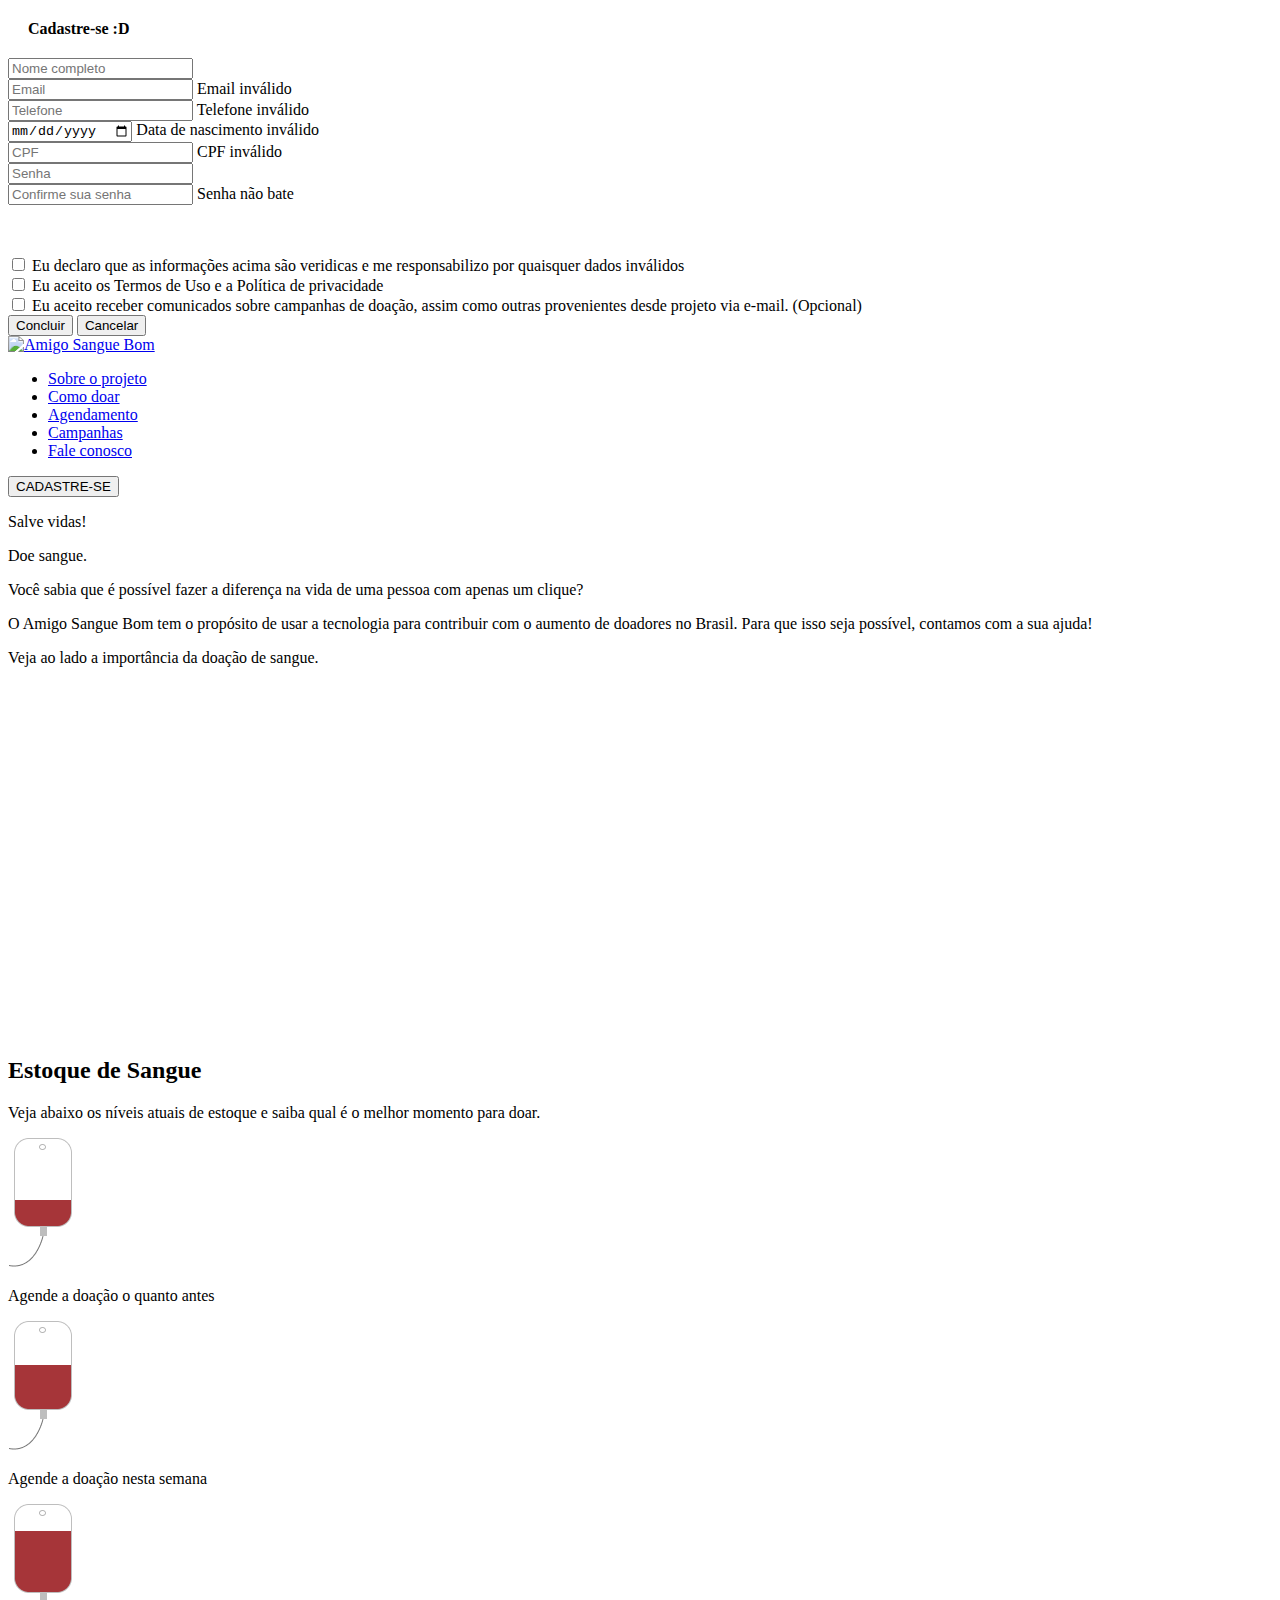
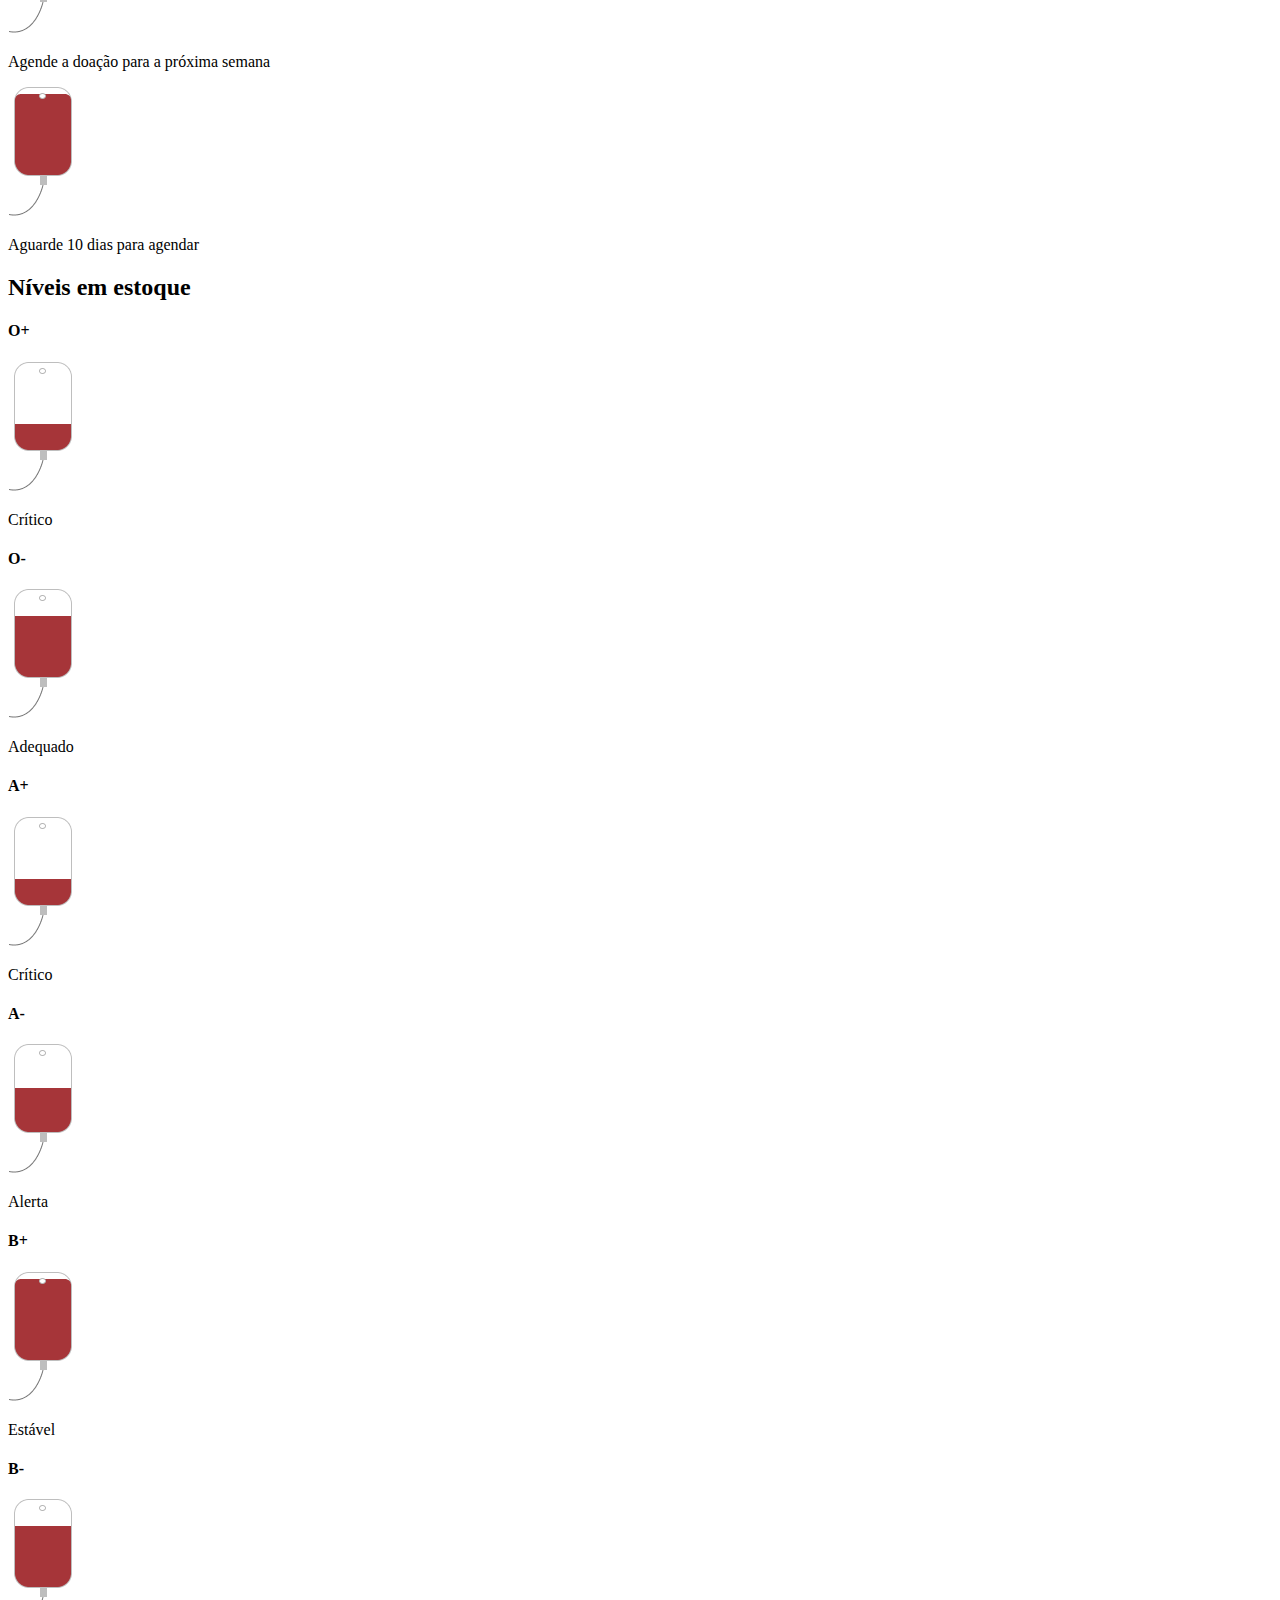
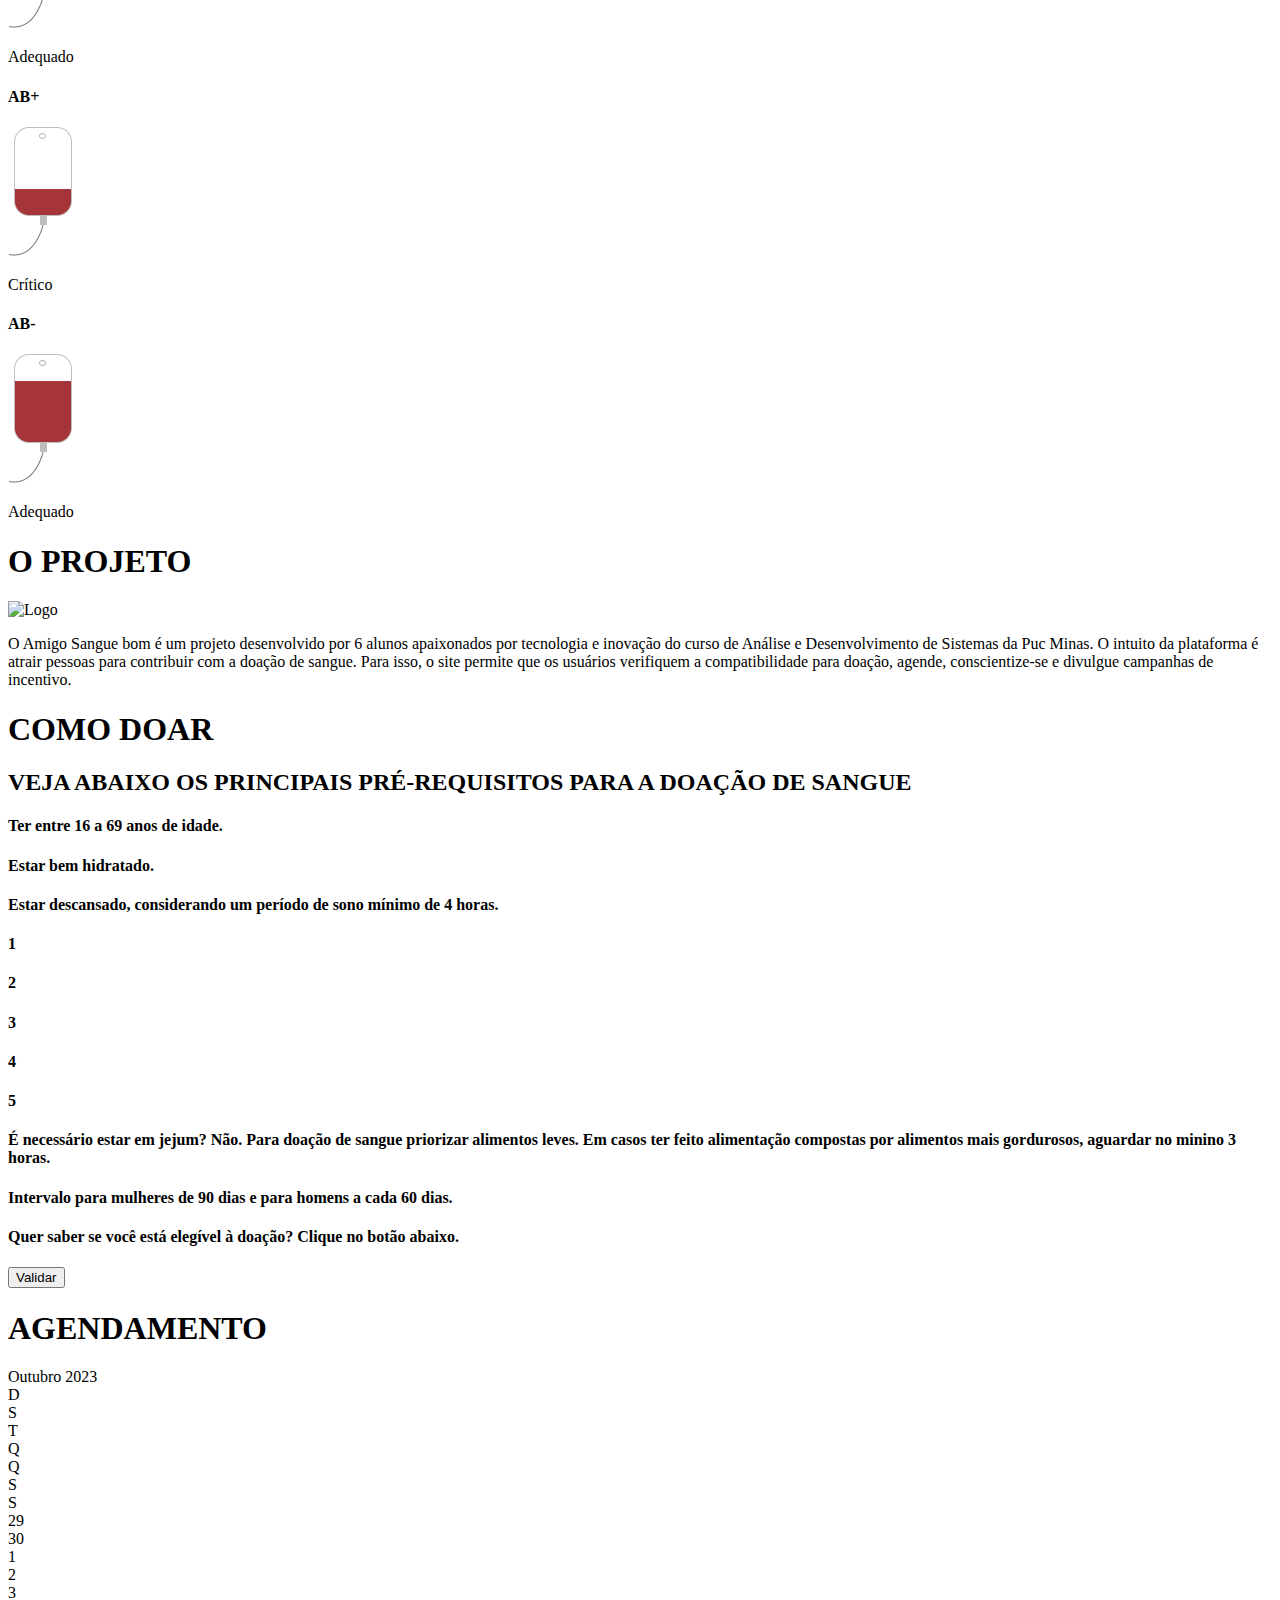
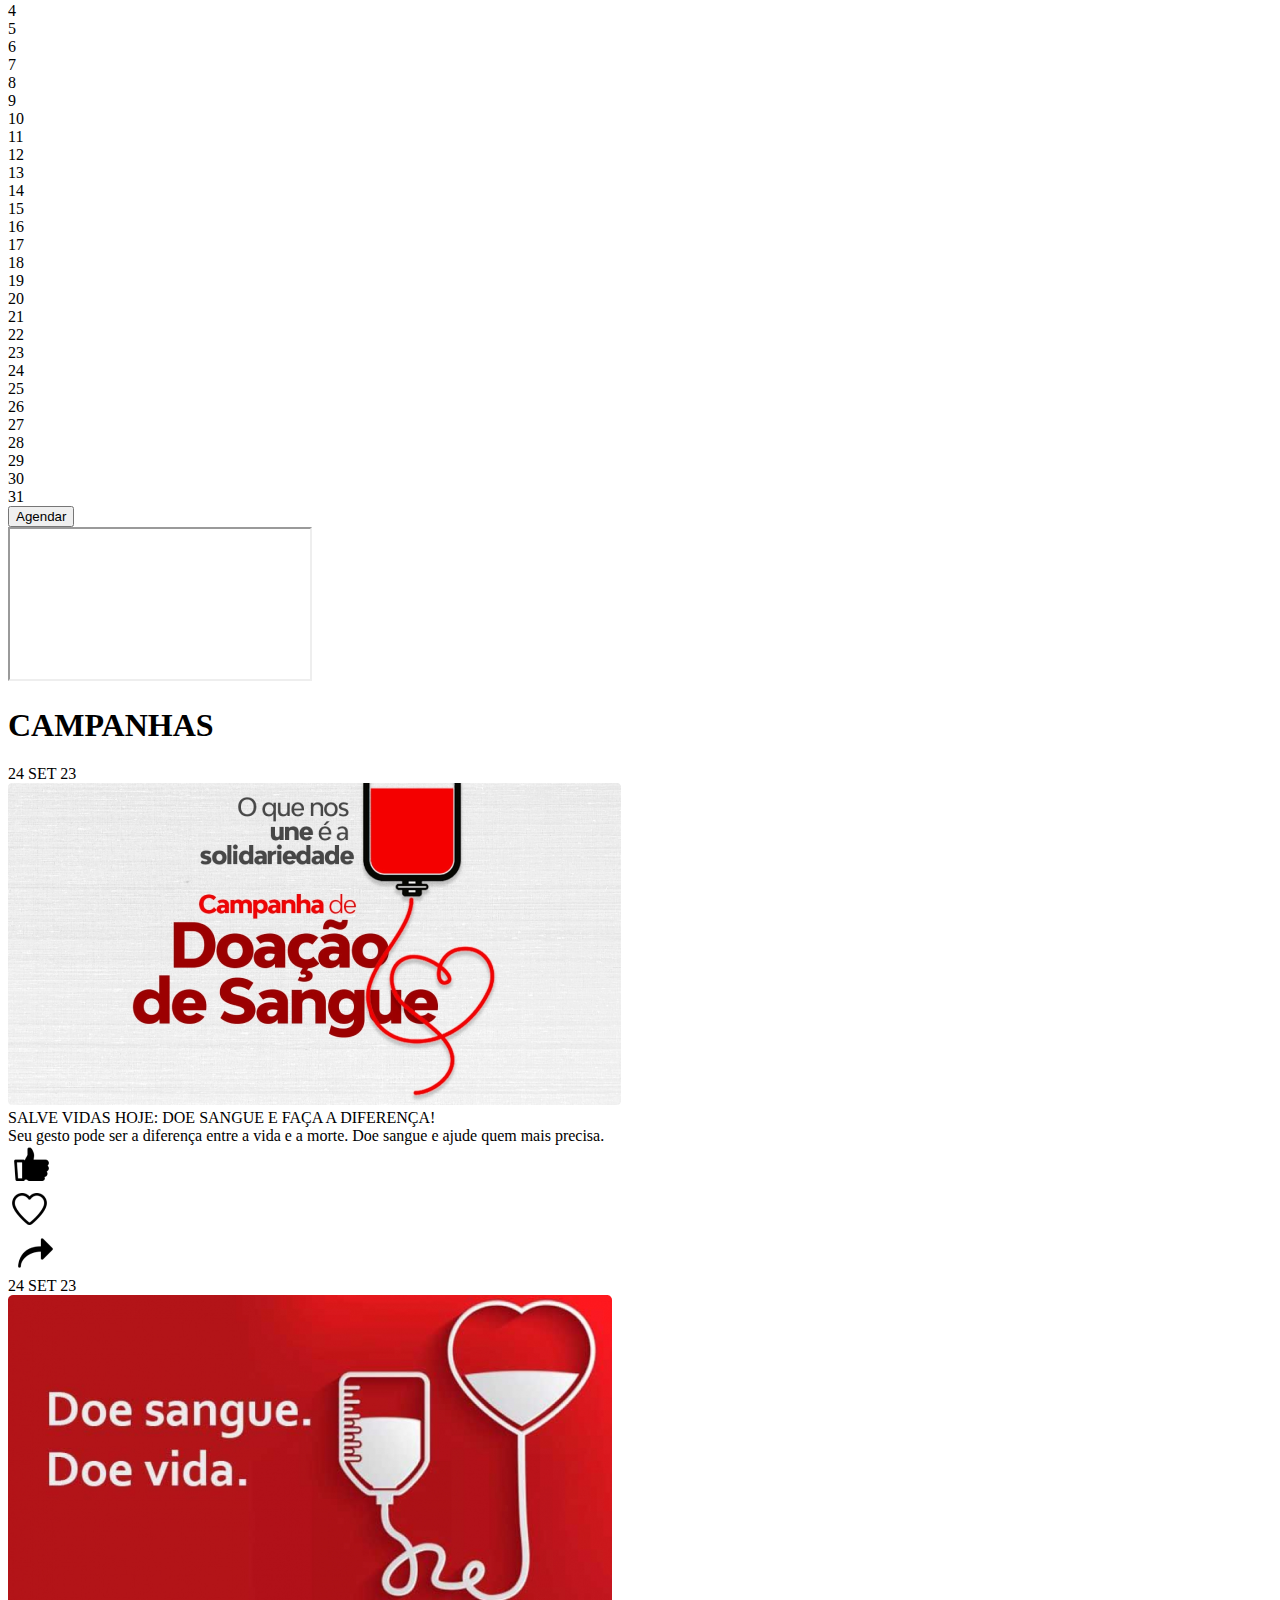
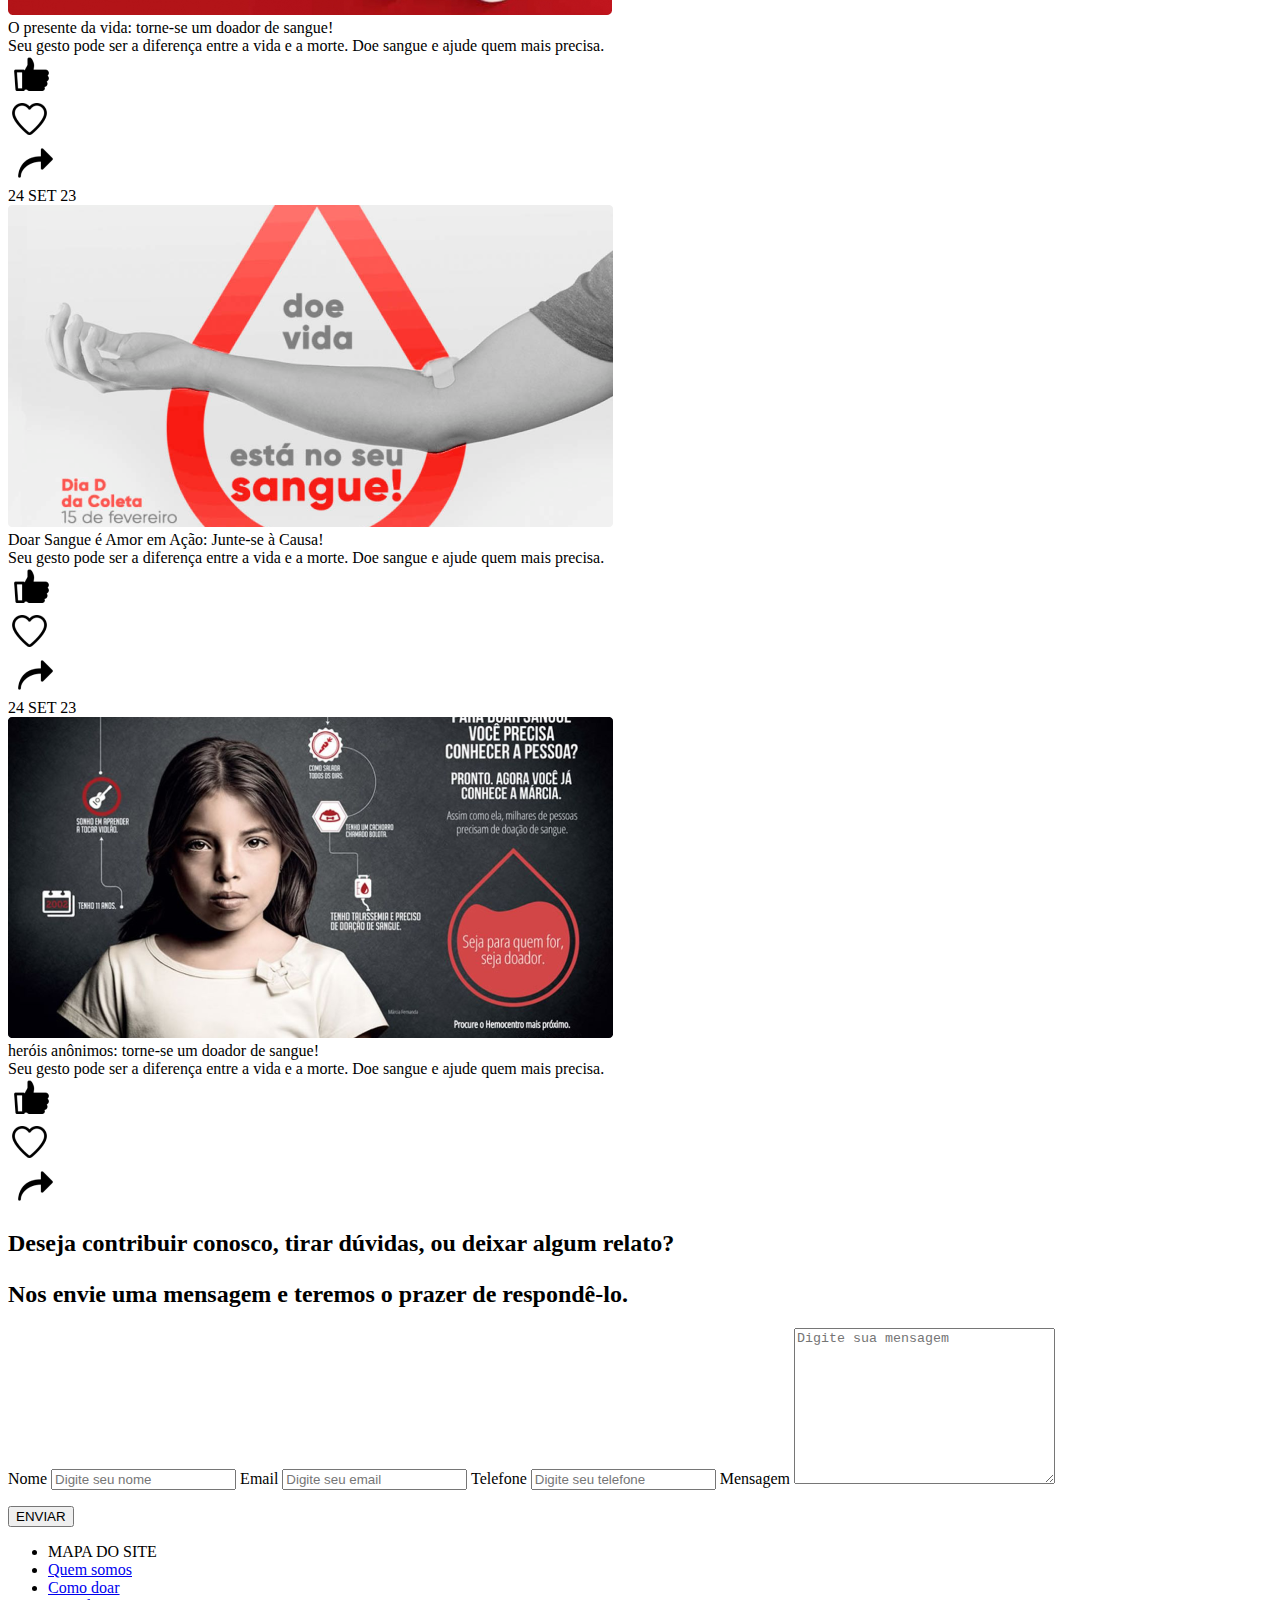
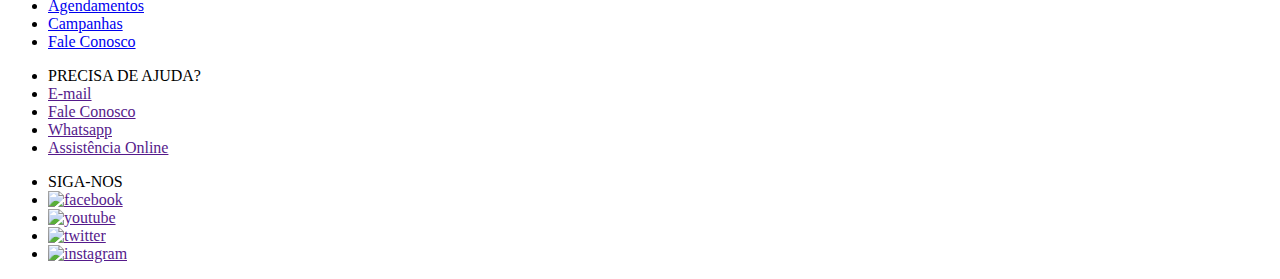
==== commit 0eee9029: "Atualizações" ====
--- a/codigo-fonte/index.html
+++ b/codigo-fonte/index.html
@@ -3,28 +3,103 @@
 
 <head>
     <meta charset="UTF-8">
-
+    <meta name="viewport" content="width=device-width, initial-scale=1.0">
     <link rel="preconnect" href="https://fonts.googleapis.com">
     <link rel="preconnect" href="https://fonts.gstatic.com" crossorigin>
-    <link href="https://fonts.googleapis.com/css2?family=Inter:wght@400;500&family=Roboto:wght@400;700&display=swap" rel="stylesheet">
+    <link href="https://fonts.googleapis.com/css2?family=Inter:wght@400;500&family=Roboto:wght@400;700&display=swap"
+        rel="stylesheet">
     <link rel="preconnect" href="https://fonts.googleapis.com">
     <link rel="preconnect" href="https://fonts.gstatic.com" crossorigin>
     <link href="https://fonts.googleapis.com/css2?family=Lora&display=swap" rel="stylesheet">
-    <meta name="viewport" content="width=device-width, initial-scale=1.0">
     <link href="https://fonts.googleapis.com/css2?family=Inter&display=swap" rel="stylesheet"> <!-- fonte Inter -->
-    <link rel="stylesheet" href="main.css">
-    <link rel="stylesheet" href="section1.css">
-    <link rel="stylesheet" href="section2.css">
+    <link rel="stylesheet" href="index.css">
     <title>Amigo Sangue Bom | Bem Vindo </title>
 
-    <script src="js/hamburger.js"></script>
+    <script src="js/index.js"></script>
 </head>
 
 <body>
 
     <!-------------ERICK---------------- HEADER - NAV E MAIN -------------------->
-
-<header>
+    <div class="modal_cadastro" id="modal_cadastro">
+
+        <h4 style="margin: 20px; text-align: left;">Cadastre-se :D</h4>
+
+        <div style="display: block;">
+
+            <div class="input-container">
+                <input placeholder="Nome completo" class="input-field" type="text" id="name_input">
+                <span class="input-highlight"></span>
+            </div>
+
+            <div class="input-container">
+                <input placeholder="Email" class="input-field" type="email" id="email_input">
+                <span class="input-highlight"></span>
+                <span class="red-error" id="wrong_email">Email inválido</span>
+            </div>
+
+            <div class="input-container">
+                <input placeholder="Telefone" class="input-field" type="number" id="cellphone_input">
+                <span class="input-highlight"></span>
+                <span class="red-error" id="wrong_cellphone">Telefone inválido</span>
+            </div>
+
+            <div class="input-container">
+                <input placeholder="Data de nascimento" class="input-field" type="date" id="born_input">
+                <span class="input-highlight"></span>
+                <span class="red-error" id="wrong_borndate">Data de nascimento inválido</span>
+            </div>
+
+            <div class="input-container">
+                <input placeholder="CPF" class="input-field" type="text" id="cpf_input">
+                <span class="input-highlight"></span>
+                <span class="red-error" id="wrong_cpf">CPF inválido</span>
+            </div>
+
+            <div class="input-container">
+                <input placeholder="Senha" class="input-field" type="password" id="password_input">
+                <span class="input-highlight"></span>
+            </div>
+            <div class="input-container">
+                <input placeholder="Confirme sua senha" class="input-field" type="password" id="repeat_password_input">
+                <span class="input-highlight"></span>
+
+                <span class="red-error" id="wrong_password">Senha não bate</span>
+            </div>
+
+        </div>
+        <!-- checkbox -->
+
+        <div style="display: block; margin-top: 50px; ">
+
+            <div class="input-container">
+                <input class="input-checkbox" type="checkbox" id="informacoes_reais">
+                <label for="input-checkbox">Eu declaro que as informações acima são veridicas e me responsabilizo por
+                    quaisquer dados inválidos</label>
+            </div>
+
+            <div class="input-container">
+
+                <input class="input-checkbox" type="checkbox" id="termos_de_uso">
+                <label for="input-checkbox">Eu aceito os <span class="red-color">Termos de Uso</span> e a <span
+                        class="red-color">Política de privacidade</span> </label>
+            </div>
+            <div class="input-container">
+                <input class="input-checkbox" type="checkbox" id="lerolero">
+                <label for="input-checkbox">Eu aceito receber comunicados sobre campanhas de doação, assim como outras
+                    provenientes desde projeto via e-mail. <span class="red-color">(Opcional)</span></label>
+            </div>
+
+        </div>
+        <!-- <span class="red-error" id="accept_checkbox">Marque os itens obrigatórios</span> -->
+
+        <div class="button__wrapper">
+            <button class="button__primary" type="submit" id="done_signup" onclick="validarCadastro()">Concluir</button>
+            <button class="button__secundary" type="submit" id="cancel_signup">Cancelar</button>
+        </div>
+    </div>
+    </div>
+    <header>
 
 
         <div class="logo">
@@ -37,7 +112,7 @@
             <li><a class="nav-link" href="#camp_title">Campanhas</a></li>
             <li><a class="nav-link" href="#title-05">Fale conosco</a></li>
         </ul>
-        <button class="login_signup" id="login_signup">CADASTRE-SE</button>
+        <button class="button__primary" id="login_signup">CADASTRE-SE</button>
 
         <!-- favor não mudar essa div 'hamburguer' -->
         <div class="hamburger">
@@ -47,15 +122,15 @@
         </div>
 
 
-</header>
-
-<main>
+    </header>
+
+    <main>
         <div class="container">
             <div class="coluna1">
                 <div class="intro">
                     <p id="initial_page">Salve vidas!</p>
                     <p>Doe <span>sangue</span>.</p>
-                    
+
                 </div>
                 <div class="intro_text">
 
@@ -67,76 +142,96 @@
                 </div>
             </div>
             <div class="coluna2">
-                <iframe width="550" height="350" src="https://www.youtube.com/embed/GP3t-zugUZA?si=kEgZHGzGY0cMx_EY&amp;start=0" title="YouTube video player" frameborder="0" allow="accelerometer; autoplay; clipboard-write; encrypted-media; gyroscope; picture-in-picture; web-share" allowfullscreen></iframe><!-- div apenas de exemplo antes do video -->
-            </div>
-        </div>
-</main>
-
-<!-- ÁREA DE ESTOQUE DE SANGUE -->
-    <div id="background_aside">    
+                <iframe width="550" height="350"
+                    src="https://www.youtube.com/embed/GP3t-zugUZA?si=kEgZHGzGY0cMx_EY&amp;start=0"
+                    title="YouTube video player" frameborder="0"
+                    allow="accelerometer; autoplay; clipboard-write; encrypted-media; gyroscope; picture-in-picture; web-share"
+                    allowfullscreen></iframe><!-- div apenas de exemplo antes do video -->
+            </div>
+        </div>
+    </main>
+
+    <!-- ÁREA DE ESTOQUE DE SANGUE -->
+    <div id="background_aside">
         <div class="container_estoque">
             <h2 id="title_estoque_blood"> Estoque de <span>Sangue</span> </h2>
             <p> Veja abaixo os níveis atuais de estoque e saiba qual é o melhor momento para doar.</p>
 
-                <div class="area_bloods">
-                    <div class="icon_blood"> <img src="../documentos/img/Component 1.png" alt="nível de sangue"> <p> Agende a doação o quanto antes</p> </div>
-                    <div class="icon_blood"> <img src="../documentos/img/Component 2.png" alt="nível de sangue"> <p>Agende a doação nesta semana</p></div>
-                    <div class="icon_blood"> <img src="../documentos/img/Component 3.png" alt="nível de sangue"> <p>Agende a doação para a próxima semana</p></div>
-                    <div class="icon_blood"> <img src="../documentos/img/Component 4.png" alt="nível de sangue"> <p>Aguarde 10 dias para agendar</p></div>
-                </div>
+            <div class="area_bloods">
+                <div class="icon_blood"> <img src="../documentos/img/Component 1.png" alt="nível de sangue">
+                    <p> Agende a doação o quanto antes</p>
+                </div>
+                <div class="icon_blood"> <img src="../documentos/img/Component 2.png" alt="nível de sangue">
+                    <p>Agende a doação nesta semana</p>
+                </div>
+                <div class="icon_blood"> <img src="../documentos/img/Component 3.png" alt="nível de sangue">
+                    <p>Agende a doação para a próxima semana</p>
+                </div>
+                <div class="icon_blood"> <img src="../documentos/img/Component 4.png" alt="nível de sangue">
+                    <p>Aguarde 10 dias para agendar</p>
+                </div>
+            </div>
             <div class="line_detail"></div>
         </div>
 
-        
-        
-        
-        
-            <h2 id="title_estoque_blood"> Níveis em estoque </h2>
+
+
+
+
+        <h2 id="title_estoque_blood"> Níveis em estoque </h2>
         <div class="container_nivel_estoque">
 
-                <div class="title_estoque"><h4>O+</h4>
-                    <img src="../documentos/img/Component 1.png" alt="">
-                    <p>Crítico</p>
-                </div>
-
-                <div class="title_estoque"><h4>O-</h4>
-                    <img src="../documentos/img/Component 3.png" alt="">
-                    <p>Adequado</p>
-                </div>
-
-                <div class="title_estoque"><h4>A+</h4>
-                    <img src="../documentos/img/Component 1.png" alt="">
-                    <p>Crítico</p>
-                </div>
-
-                <div class="title_estoque"><h4>A-</h4>
-                    <img src="../documentos/img/Component 2.png" alt="">
-                    <p>Alerta</p>
-                </div>
-
-                <div class="title_estoque"><h4>B+</h4>
-                    <img src="../documentos/img/Component 4.png" alt="">
-                    <p>Estável</p>
-                </div>
-
-                <div class="title_estoque"><h4>B-</h4>
-                    <img src="../documentos/img/Component 3.png" alt="">
-                    <p>Adequado</p>
-                </div>
-
-                <div class="title_estoque"><h4>AB+</h4>
-                    <img src="../documentos/img/Component 1.png" alt="">
-                    <p>Crítico</p>
-                </div>
-
-                <div class="title_estoque"><h4>AB-</h4>
-                    <img src="../documentos/img/Component 3.png" alt="">
-                    <p>Adequado</p>
-                </div>
+            <div class="title_estoque">
+                <h4>O+</h4>
+                <img src="../documentos/img/Component 1.png" alt="">
+                <p>Crítico</p>
+            </div>
+
+            <div class="title_estoque">
+                <h4>O-</h4>
+                <img src="../documentos/img/Component 3.png" alt="">
+                <p>Adequado</p>
+            </div>
+
+            <div class="title_estoque">
+                <h4>A+</h4>
+                <img src="../documentos/img/Component 1.png" alt="">
+                <p>Crítico</p>
+            </div>
+
+            <div class="title_estoque">
+                <h4>A-</h4>
+                <img src="../documentos/img/Component 2.png" alt="">
+                <p>Alerta</p>
+            </div>
+
+            <div class="title_estoque">
+                <h4>B+</h4>
+                <img src="../documentos/img/Component 4.png" alt="">
+                <p>Estável</p>
+            </div>
+
+            <div class="title_estoque">
+                <h4>B-</h4>
+                <img src="../documentos/img/Component 3.png" alt="">
+                <p>Adequado</p>
+            </div>
+
+            <div class="title_estoque">
+                <h4>AB+</h4>
+                <img src="../documentos/img/Component 1.png" alt="">
+                <p>Crítico</p>
+            </div>
+
+            <div class="title_estoque">
+                <h4>AB-</h4>
+                <img src="../documentos/img/Component 3.png" alt="">
+                <p>Adequado</p>
+            </div>
         </div>
     </div>
 
-<!-- ÁREA DE ESTOQUE DE SANGUE -->
+    <!-- ÁREA DE ESTOQUE DE SANGUE -->
 
     <div class="icon_model">
         <div class="icon_line_right"></div>
@@ -151,30 +246,28 @@
 
 
     <!-------------DOUGLAS---------------- SECTION 1 ----------------------------->
-<section class="containerProjeto">
+    <section class="containerProjeto">
         <div class="projeto_title">
             <div class="dot_area_agendamento">
                 <div class="dot_icon"></div>
             </div>
             <h1 id="title-01">O PROJETO</h1>
         </div>
-            
+
         <div class="logo_section1">
-                <img src="../documentos/img/logoprojeto.png" alt="Logo">
-        
-
-                <div class="conteudo-projeto">
-                    <p>O Amigo Sangue bom é um projeto desenvolvido por 6 alunos apaixonados por tecnologia e inovação do
-                        curso de Análise e Desenvolvimento de Sistemas da Puc Minas. O intuito da plataforma é atrair
-                        pessoas para contribuir com a doação de sangue. Para isso, o site permite que os usuários verifiquem
-                        a compatibilidade para doação, agende, conscientize-se e divulgue campanhas de incentivo.</p>
-                </div>
-        </div>
-                <div class="botaoPraCima">
-                    <a href=""><img src="../documentos/img/botão-setaPraCima.png" alt="botao" class="voltar-homepage"></a>
-                </div>
-        </div>
-</section>
+            <img src="../documentos/img/logoprojeto.png" alt="Logo">
+
+
+            <div class="conteudo-projeto">
+                <p>O Amigo Sangue bom é um projeto desenvolvido por 6 alunos apaixonados por tecnologia e inovação do
+                    curso de Análise e Desenvolvimento de Sistemas da Puc Minas. O intuito da plataforma é atrair
+                    pessoas para contribuir com a doação de sangue. Para isso, o site permite que os usuários verifiquem
+                    a compatibilidade para doação, agende, conscientize-se e divulgue campanhas de incentivo.</p>
+            </div>
+        </div>
+
+        </div>
+    </section>
 
     <!--------------DOUGLAS--------------- SECTION 1 ----------------------------->
 
@@ -184,157 +277,157 @@
     <section class="how_donate">
 
         <!----------------------- TÍTULO DA SEÇÃO -------------->
-            <div class="dot_area">
-                <div class="dot_icon"></div>
-                <div class="title_how_donate">
-                    <h1 id="title-02">COMO DOAR</h1>
-                </div>
-            </div>
-
-
-            <!----------------------- SUBTÍTULO DA SEÇÃO -------------->
-            <div class="subtitle_how_donate">
-                <h2>VEJA ABAIXO OS PRINCIPAIS PRÉ-REQUISITOS PARA A DOAÇÃO DE SANGUE</h2>
-            </div>
-
-            <!-------------------- ÁREA DE DIAGRAMA ----------->
-            <div class="steps_area">
-                <div class="steps_area_form">
-                    <div class="steps_left">
-                        <div class="step_text_area1">
-                            <h4>Ter entre 16 a 69 anos de idade.</h4>
+        <div class="dot_area">
+            <div class="dot_icon"></div>
+            <div class="title_how_donate">
+                <h1 id="title-02">COMO DOAR</h1>
+            </div>
+        </div>
+
+
+        <!----------------------- SUBTÍTULO DA SEÇÃO -------------->
+        <div class="subtitle_how_donate">
+            <h2>VEJA ABAIXO OS PRINCIPAIS PRÉ-REQUISITOS PARA A DOAÇÃO DE SANGUE</h2>
+        </div>
+
+        <!-------------------- ÁREA DE DIAGRAMA ----------->
+        <div class="steps_area">
+            <div class="steps_area_form">
+                <div class="steps_left">
+                    <div class="step_text_area1">
+                        <h4>Ter entre 16 a 69 anos de idade.</h4>
+                    </div>
+                    <div class="step_line_area1"></div>
+
+                    <div class="step_text_area3">
+                        <h4>Estar bem hidratado.</h4>
+                    </div>
+                    <div class="step_line_area3"></div>
+
+                    <div class="step_text_area5">
+                        <h4>Estar descansado, considerando um período de sono mínimo de 4 horas.</h4>
+                    </div>
+                    <div class="step_line_area5"></div>
+                </div>
+                <div class="steps_center">
+                    <div class="circle_icon">
+                        <h4>1</h4>
+                    </div>
+                    <div class="circle_icon">
+                        <h4>2</h4>
+                    </div>
+                    <div class="circle_icon">
+                        <h4>3</h4>
+                    </div>
+                    <div class="circle_icon">
+                        <h4>4</h4>
+                    </div>
+                    <div class="circle_icon">
+                        <h4>5</h4>
+                    </div>
+                </div>
+                <div class="steps_right">
+                    <div class="step_line_area2"></div>
+                    <div class="step_text_area2">
+                        <h4>É necessário estar em jejum? Não. Para doação de sangue priorizar alimentos leves. Em casos
+                            ter feito alimentação compostas por alimentos mais gordurosos, aguardar no minino 3 horas.
+                        </h4>
+                    </div>
+
+                    <div class="step_line_area4"></div>
+                    <div class="step_text_area4">
+                        <h4>Intervalo para mulheres de 90 dias e para homens a cada 60 dias.</h4>
+                    </div>
+
+                </div>
+            </div>
+        </div>
+
+
+        <!------------- ÁREA DE VALIDAÇÃO DE REQUISITOS------------>
+        <div class="validation_area">
+            <div class="validation_text">
+                <h4>Quer saber se você está elegível à doação? Clique no botão abaixo.</h4>
+            </div>
+            <button id="validation_button"> Validar </button>
+        </div>
+
+        <div class="line_section">
+            <div class="line_section_main"></div>
+        </div>
+
+
+
+
+
+        <div class="dot_area_agendamento">
+            <div class="dot_icon"></div>
+            <div class="title_how_donate">
+                <h1 id="title-03">AGENDAMENTO</h1>
+            </div>
+        </div>
+
+        <div class="schedular_area">
+            <div class="schedular_left">
+
+                <div class="calendar_main">
+                    <div class="calendar">
+                        <div class="month">Outubro 2023</div>
+                        <div class="days">
+                            <div class="week">D</div>
+                            <div class="week">S</div>
+                            <div class="week">T</div>
+                            <div class="week">Q</div>
+                            <div class="week">Q</div>
+                            <div class="week">S</div>
+                            <div class="week">S</div>
+                            <div class="dayoff">29</div>
+                            <div class="dayoff">30</div>
+                            <div class="day">1</div>
+                            <div class="day">2</div>
+                            <div class="day">3</div>
+                            <div class="day">4</div>
+                            <div class="day">5</div>
+                            <div class="day">6</div>
+                            <div class="day">7</div>
+                            <div class="day">8</div>
+                            <div class="day">9</div>
+                            <div class="day">10</div>
+                            <div class="day">11</div>
+                            <div class="day">12</div>
+                            <div class="day">13</div>
+                            <div class="day">14</div>
+                            <div class="day">15</div>
+                            <div class="day">16</div>
+                            <div class="day">17</div>
+                            <div class="day">18</div>
+                            <div class="day">19</div>
+                            <div class="day">20</div>
+                            <div class="day">21</div>
+                            <div class="day">22</div>
+                            <div class="day">23</div>
+                            <div class="day">24</div>
+                            <div class="day">25</div>
+                            <div class="day">26</div>
+                            <div class="day">27</div>
+                            <div class="day">28</div>
+                            <div class="day">29</div>
+                            <div class="day">30</div>
+                            <div class="day">31</div>
                         </div>
-                        <div class="step_line_area1"></div>
-
-                        <div class="step_text_area3">
-                            <h4>Estar bem hidratado.</h4>
-                        </div>
-                        <div class="step_line_area3"></div>
-
-                        <div class="step_text_area5">
-                            <h4>Estar descansado, considerando um período de sono mínimo de 4 horas.</h4>
-                        </div>
-                        <div class="step_line_area5"></div>
-                    </div>
-                    <div class="steps_center">
-                        <div class="circle_icon">
-                            <h4>1</h4>
-                        </div>
-                        <div class="circle_icon">
-                            <h4>2</h4>
-                        </div>
-                        <div class="circle_icon">
-                            <h4>3</h4>
-                        </div>
-                        <div class="circle_icon">
-                            <h4>4</h4>
-                        </div>
-                        <div class="circle_icon">
-                            <h4>5</h4>
-                        </div>
-                    </div>
-                    <div class="steps_right">
-                        <div class="step_line_area2"></div>
-                        <div class="step_text_area2">
-                            <h4>É necessário estar em jejum? Não. Para doação de sangue priorizar alimentos leves. Em casos
-                                ter feito alimentação compostas por alimentos mais gordurosos, aguardar no minino 3 horas.
-                            </h4>
-                        </div>
-
-                        <div class="step_line_area4"></div>
-                        <div class="step_text_area4">
-                            <h4>Intervalo para mulheres de 90 dias e para homens a cada 60 dias.</h4>
-                        </div>
-
-                    </div>
-                </div>
-            </div>
-
-
-            <!------------- ÁREA DE VALIDAÇÃO DE REQUISITOS------------>
-            <div class="validation_area">
-                <div class="validation_text">
-                    <h4>Quer saber se você está elegível à doação? Clique no botão abaixo.</h4>
-                </div>
-                <button id="validation_button"> Validar </button>
-            </div>
-
-            <div class="line_section">
-                <div class="line_section_main"></div>
-            </div>
-        
-
-    
-
-    
-            <div class="dot_area_agendamento">
-                <div class="dot_icon"></div>
-                <div class="title_how_donate">
-                    <h1 id="title-03">AGENDAMENTO</h1>
-                </div>
-            </div>
-
-            <div class="schedular_area">
-                <div class="schedular_left">
-
-                    <div class="calendar_main">
-                        <div class="calendar">
-                            <div class="month">Outubro 2023</div>
-                            <div class="days">
-                                <div class="week">D</div>
-                                <div class="week">S</div>
-                                <div class="week">T</div>
-                                <div class="week">Q</div>
-                                <div class="week">Q</div>
-                                <div class="week">S</div>
-                                <div class="week">S</div>
-                                <div class="dayoff">29</div>
-                                <div class="dayoff">30</div>
-                                <div class="day">1</div>
-                                <div class="day">2</div>
-                                <div class="day">3</div>
-                                <div class="day">4</div>
-                                <div class="day">5</div>
-                                <div class="day">6</div>
-                                <div class="day">7</div>
-                                <div class="day">8</div>
-                                <div class="day">9</div>
-                                <div class="day">10</div>
-                                <div class="day">11</div>
-                                <div class="day">12</div>
-                                <div class="day">13</div>
-                                <div class="day">14</div>
-                                <div class="day">15</div>
-                                <div class="day">16</div>
-                                <div class="day">17</div>
-                                <div class="day">18</div>
-                                <div class="day">19</div>
-                                <div class="day">20</div>
-                                <div class="day">21</div>
-                                <div class="day">22</div>
-                                <div class="day">23</div>
-                                <div class="day">24</div>
-                                <div class="day">25</div>
-                                <div class="day">26</div>
-                                <div class="day">27</div>
-                                <div class="day">28</div>
-                                <div class="day">29</div>
-                                <div class="day">30</div>
-                                <div class="day">31</div>
-                            </div>
-                        </div>
-                    </div>
-                    <div class="button_main"><button>Agendar</button></div>
-                </div>
-                <div class="schedular_right">
-                    <iframe
-                        src="https://www.google.com/maps/embed?pb=!1m16!1m12!1m3!1d7502.07054340623!2d-43.995961457785484!3d-19.922918425855517!2m3!1f0!2f0!3f0!3m2!1i1024!2i768!4f13.1!2m1!1spuc%20minas%20eucaristico!5e0!3m2!1spt-BR!2sbr!4v1696985356185!5m2!1spt-BR!2sbr"
-                        allowfullscreen="" loading="lazy" referrerpolicy="no-referrer-when-downgrade"></iframe>
-                </div>
-
-            </div>
-        </div>
-        
+                    </div>
+                </div>
+                <div class="button_main"><a href="https://www.mg.gov.br/agendamento_servico/doacao-de-sangue" target="_blank" rel="noopener noreferrer"><button>Agendar</button></a></div>
+            </div>
+            <div class="schedular_right">
+                <iframe
+                    src="https://www.google.com/maps/embed?pb=!1m16!1m12!1m3!1d7502.07054340623!2d-43.995961457785484!3d-19.922918425855517!2m3!1f0!2f0!3f0!3m2!1i1024!2i768!4f13.1!2m1!1spuc%20minas%20eucaristico!5e0!3m2!1spt-BR!2sbr!4v1696985356185!5m2!1spt-BR!2sbr"
+                    allowfullscreen="" loading="lazy" referrerpolicy="no-referrer-when-downgrade"></iframe>
+            </div>
+
+        </div>
+        </div>
+
     </section>
     <!---------DOUGLAS/LUIZ--------------- SECTION 2 ------------------------------------->
 
@@ -359,8 +452,7 @@
                 </div>
                 <a href="#">
                     <div class="camp_img">
-                        <img src="../documentos/img/doe_1.png"
-                            alt="">
+                        <img src="../documentos/img/doe_1.png" alt="">
                     </div>
                 </a>
 
@@ -369,15 +461,11 @@
                     ajude quem mais precisa. </div>
 
                 <div class="icon_area">
-                    <div class="fb-icon"> <a href="#"><img
-                                src="../documentos/img/Facebook.png"
-                                alt="Curtir"></a></div>
-                    <div class="fb-icon"> <a href="#"><img
-                                src="../documentos/img/Favorite.png"
-                                alt="Favoritar"></a></div>
-                    <div class="fb-icon"> <a href="#"><img
-                                src="../documentos/img/Right.png"
-                                alt="Compartilhar"></a></div>
+                    <div class="fb-icon"> <a href="#"><img src="../documentos/img/Facebook.png" alt="Curtir"></a></div>
+                    <div class="fb-icon"> <a href="#"><img src="../documentos/img/Favorite.png" alt="Favoritar"></a>
+                    </div>
+                    <div class="fb-icon"> <a href="#"><img src="../documentos/img/Right.png" alt="Compartilhar"></a>
+                    </div>
                 </div>
             </div>
             <!-- PUBLICAÇÃO 2-->
@@ -387,8 +475,7 @@
                 </div>
                 <a href="#">
                     <div class="camp_img">
-                        <img src="../documentos/img/doe_2.png"
-                            alt="">
+                        <img src="../documentos/img/doe_2.png" alt="">
                     </div>
                 </a>
 
@@ -397,15 +484,11 @@
                     ajude quem mais precisa. </div>
 
                 <div class="icon_area">
-                    <div class="fb-icon"> <a href="#"><img
-                                src="../documentos/img/Facebook.png"
-                                alt="Curtir"></a></div>
-                    <div class="fb-icon"> <a href="#"><img
-                                src="../documentos/img/Favorite.png"
-                                alt="Favoritar"></a></div>
-                    <div class="fb-icon"> <a href="#"><img
-                                src="../documentos/img/Right.png"
-                                alt="Compartilhar"></a></div>
+                    <div class="fb-icon"> <a href="#"><img src="../documentos/img/Facebook.png" alt="Curtir"></a></div>
+                    <div class="fb-icon"> <a href="#"><img src="../documentos/img/Favorite.png" alt="Favoritar"></a>
+                    </div>
+                    <div class="fb-icon"> <a href="#"><img src="../documentos/img/Right.png" alt="Compartilhar"></a>
+                    </div>
                 </div>
             </div>
             <!-- PUBLICAÇÃO 3-->
@@ -415,8 +498,7 @@
                 </div>
                 <a href="#">
                     <div class="camp_img">
-                        <img src="../documentos/img/doe_3.png"
-                            alt="">
+                        <img src="../documentos/img/doe_3.png" alt="">
                     </div>
                 </a>
 
@@ -425,15 +507,11 @@
                     ajude quem mais precisa. </div>
 
                 <div class="icon_area">
-                    <div class="fb-icon"> <a href="#"><img
-                                src="../documentos/img/Facebook.png"
-                                alt="Curtir"></a></div>
-                    <div class="fb-icon"> <a href="#"><img
-                                src="../documentos/img/Favorite.png"
-                                alt="Favoritar"></a></div>
-                    <div class="fb-icon"> <a href="#"><img
-                                src="../documentos/img/Right.png"
-                                alt="Compartilhar"></a></div>
+                    <div class="fb-icon"> <a href="#"><img src="../documentos/img/Facebook.png" alt="Curtir"></a></div>
+                    <div class="fb-icon"> <a href="#"><img src="../documentos/img/Favorite.png" alt="Favoritar"></a>
+                    </div>
+                    <div class="fb-icon"> <a href="#"><img src="../documentos/img/Right.png" alt="Compartilhar"></a>
+                    </div>
                 </div>
             </div>
             <!-- PUBLICAÇÃO 4-->
@@ -443,8 +521,7 @@
                 </div>
                 <a href="#">
                     <div class="camp_img">
-                        <img src="../documentos/img/doe_4.png"
-                            alt="">
+                        <img src="../documentos/img/doe_4.png" alt="">
                     </div>
                 </a>
 
@@ -453,15 +530,11 @@
                     ajude quem mais precisa. </div>
 
                 <div class="icon_area">
-                    <div class="fb-icon"> <a href="#"><img
-                                src="../documentos/img/Facebook.png"
-                                alt="Curtir"></a></div>
-                    <div class="fb-icon"> <a href="#"><img
-                                src="../documentos/img/Favorite.png"
-                                alt="Favoritar"></a></div>
-                    <div class="fb-icon"> <a href="#"><img
-                                src="../documentos/img/Right.png"
-                                alt="Compartilhar"></a></div>
+                    <div class="fb-icon"> <a href="#"><img src="../documentos/img/Facebook.png" alt="Curtir"></a></div>
+                    <div class="fb-icon"> <a href="#"><img src="../documentos/img/Favorite.png" alt="Favoritar"></a>
+                    </div>
+                    <div class="fb-icon"> <a href="#"><img src="../documentos/img/Right.png" alt="Compartilhar"></a>
+                    </div>
                 </div>
             </div>
 
@@ -480,30 +553,31 @@
 
     <!-------RANAN/MATEUS------------ SECTION 3 ---------------------------->
 
-        <section3>
-
-       
-            <div class="Cont">
-                <div class="text"> 
-                    <h2 id="title-05"> Deseja contribuir conosco, tirar dúvidas, ou deixar algum relato? <p>
-                     </p>Nos envie uma mensagem e teremos o prazer de respondê-lo.</h2>
-    
-                     <form class="form_cont" method="Post">
-                        <label>Nome</label>
-                        <input type="text" name="name" placeholder="Digite seu nome">
-                        <label>Email</label>
-                        <input type="email" name="email" placeholder="Digite seu email">
-                        <label>Telefone</label>
-                        <input type="telefone" name="telefone" placeholder="Digite seu telefone">
-                        <label>Mensagem</label>
-                        <textarea name="mensagem" cols="30" rows="10" placeholder="Digite sua mensagem"></textarea> <p>
+    <section3>
+
+
+        <div class="Cont">
+            <div class="text">
+                <h2 id="title-05"> Deseja contribuir conosco, tirar dúvidas, ou deixar algum relato? <p>
+                    </p>Nos envie uma mensagem e teremos o prazer de respondê-lo.</h2>
+
+                <form class="form_cont" method="Post">
+                    <label>Nome</label>
+                    <input type="text" name="name" placeholder="Digite seu nome">
+                    <label>Email</label>
+                    <input type="email" name="email" placeholder="Digite seu email">
+                    <label>Telefone</label>
+                    <input type="telefone" name="telefone" placeholder="Digite seu telefone">
+                    <label>Mensagem</label>
+                    <textarea name="mensagem" cols="30" rows="10" placeholder="Digite sua mensagem"></textarea>
+                    <p>
                         <button class="button_enviar">ENVIAR</button>
-    
-                     </form>
-                 </div>                   
-            </div>
-        </section3>
-    
+
+                </form>
+            </div>
+        </div>
+    </section3>
+
 
 
 
@@ -558,11 +632,11 @@
             <div class="secoes-rodape" id="mapa-site">
                 <ul>
                     <li class="titulo-rodape">MAPA DO SITE</li>
-                    <li class="itens-lista"><a class="footer-link" href="">Quem somos</a></li>
-                    <li class="itens-lista"><a class="footer-link" href="">Como doar</a></li>
-                    <li class="itens-lista"><a class="footer-link" href="">Agendamentos</a></li>
-                    <li class="itens-lista"><a class="footer-link" href="">Campanhas</a></li>
-                    <li class="itens-lista"><a class="footer-link" href="">Fale Conosco</a></li>
+                    <li class="itens-lista"><a class="footer-link" href="#title-01">Quem somos</a></li>
+                    <li class="itens-lista"><a class="footer-link" href="#title-02">Como doar</a></li>
+                    <li class="itens-lista"><a class="footer-link" href="#title-03">Agendamentos</a></li>
+                    <li class="itens-lista"><a class="footer-link" href="#camp_title">Campanhas</a></li>
+                    <li class="itens-lista"><a class="footer-link" href="#title-05">Fale Conosco</a></li>
                 </ul>
             </div>
 
@@ -593,7 +667,7 @@
     </footer>
 
     <!----------MATEUS---------------- FOOTER ---------------------->
-
+    <script src="js/modal.js"></script>
 </body>
 
 </html>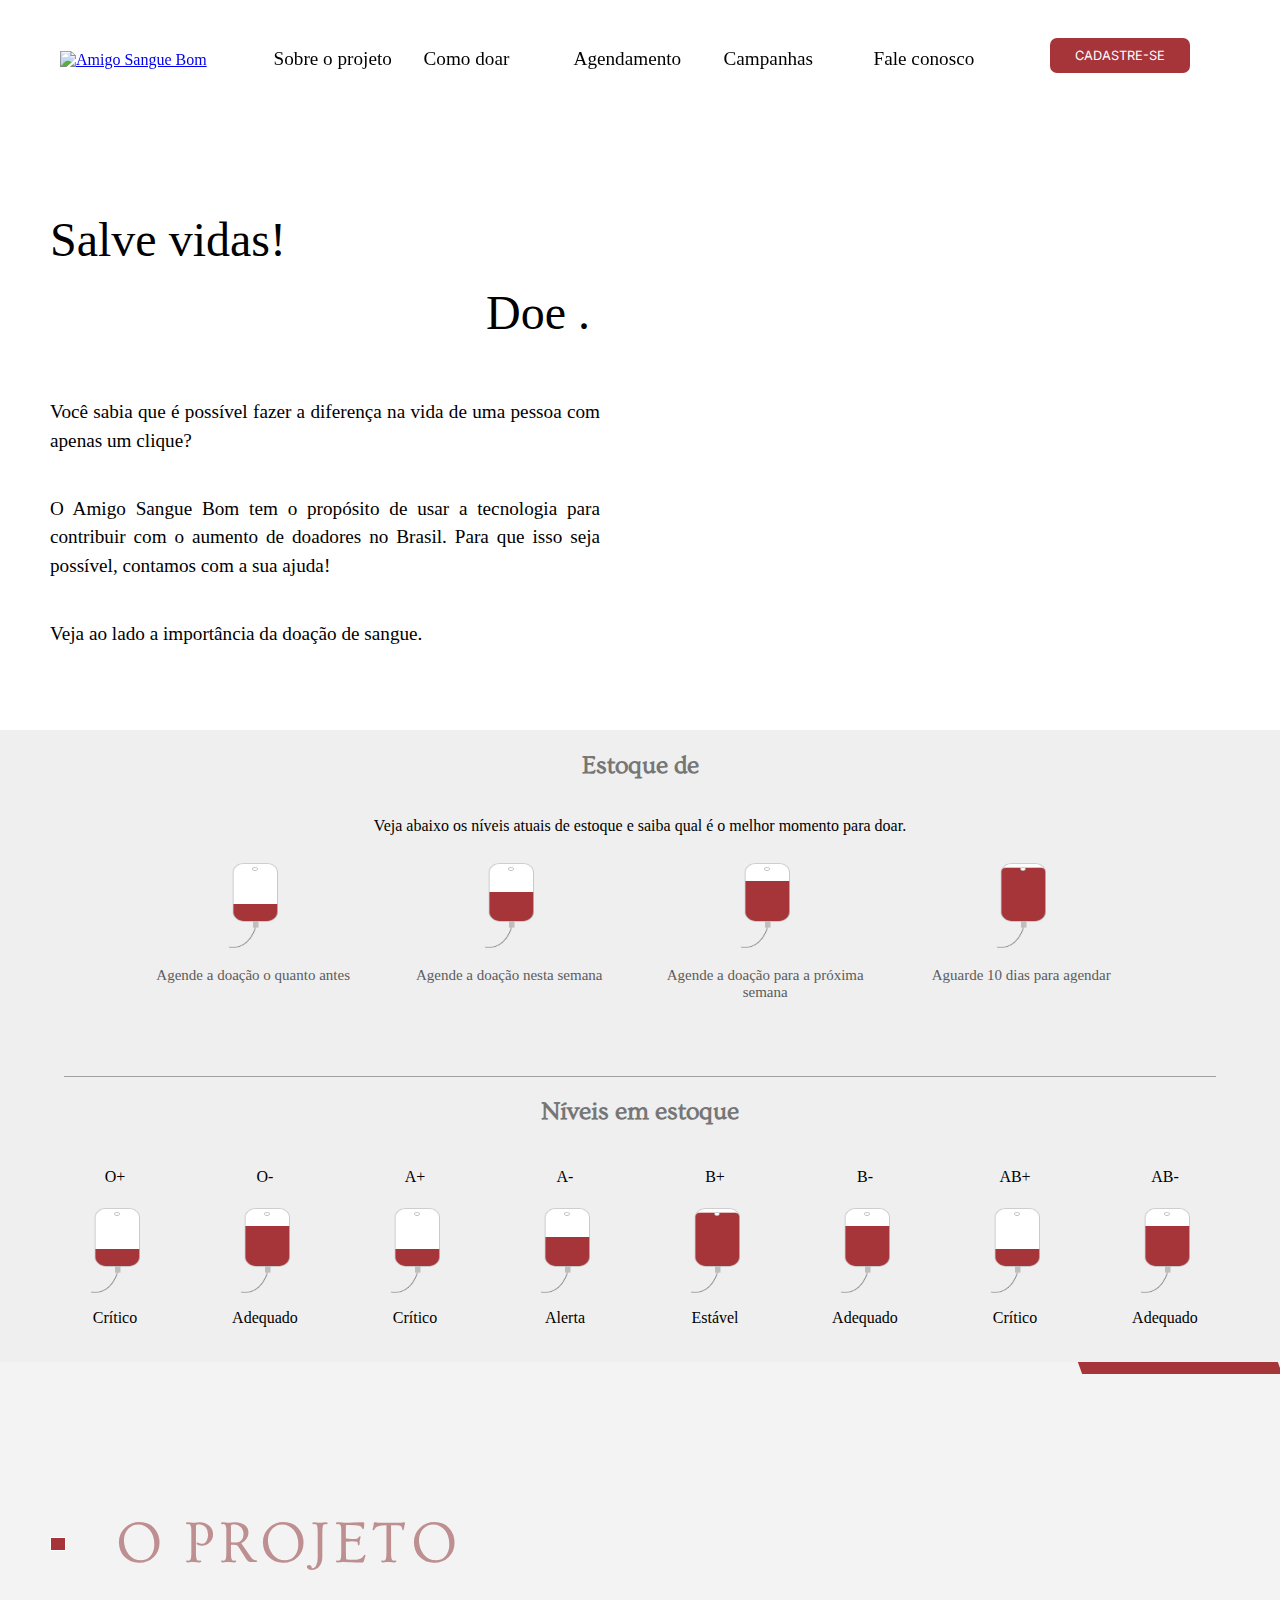
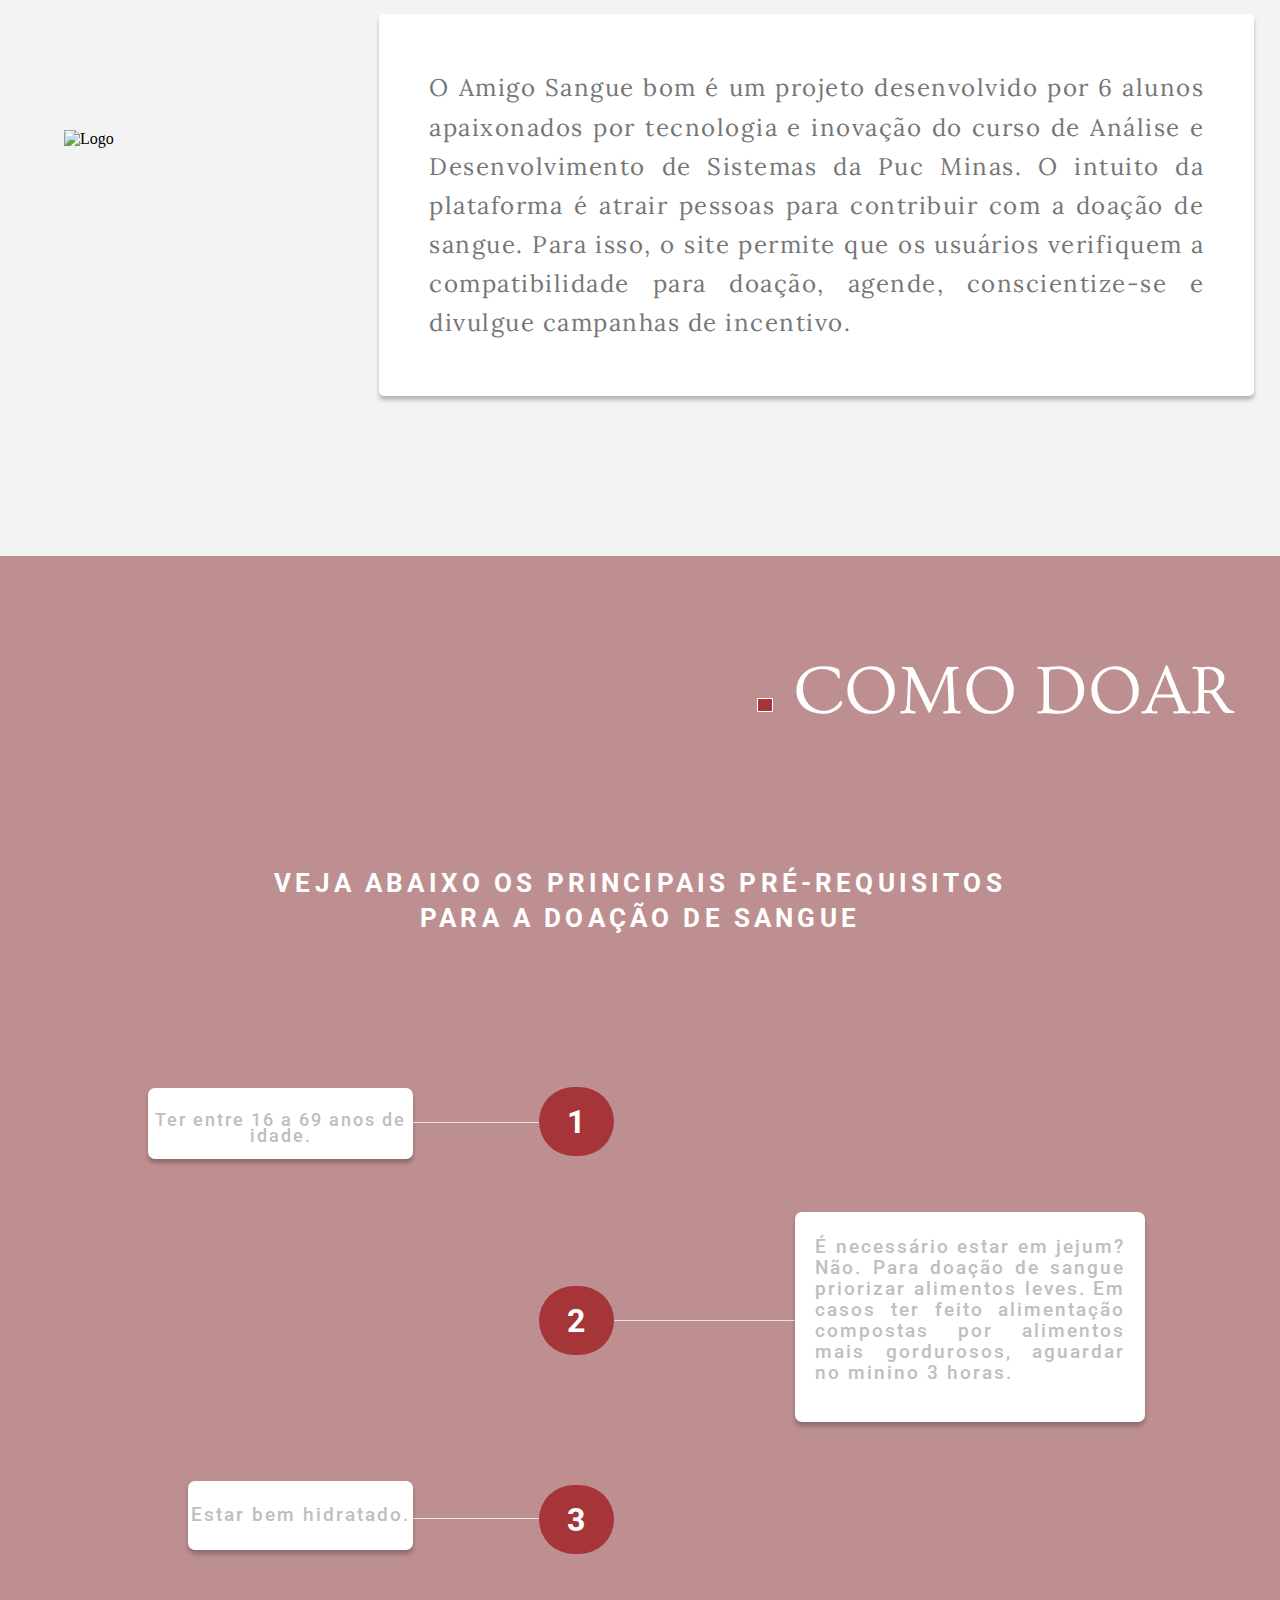
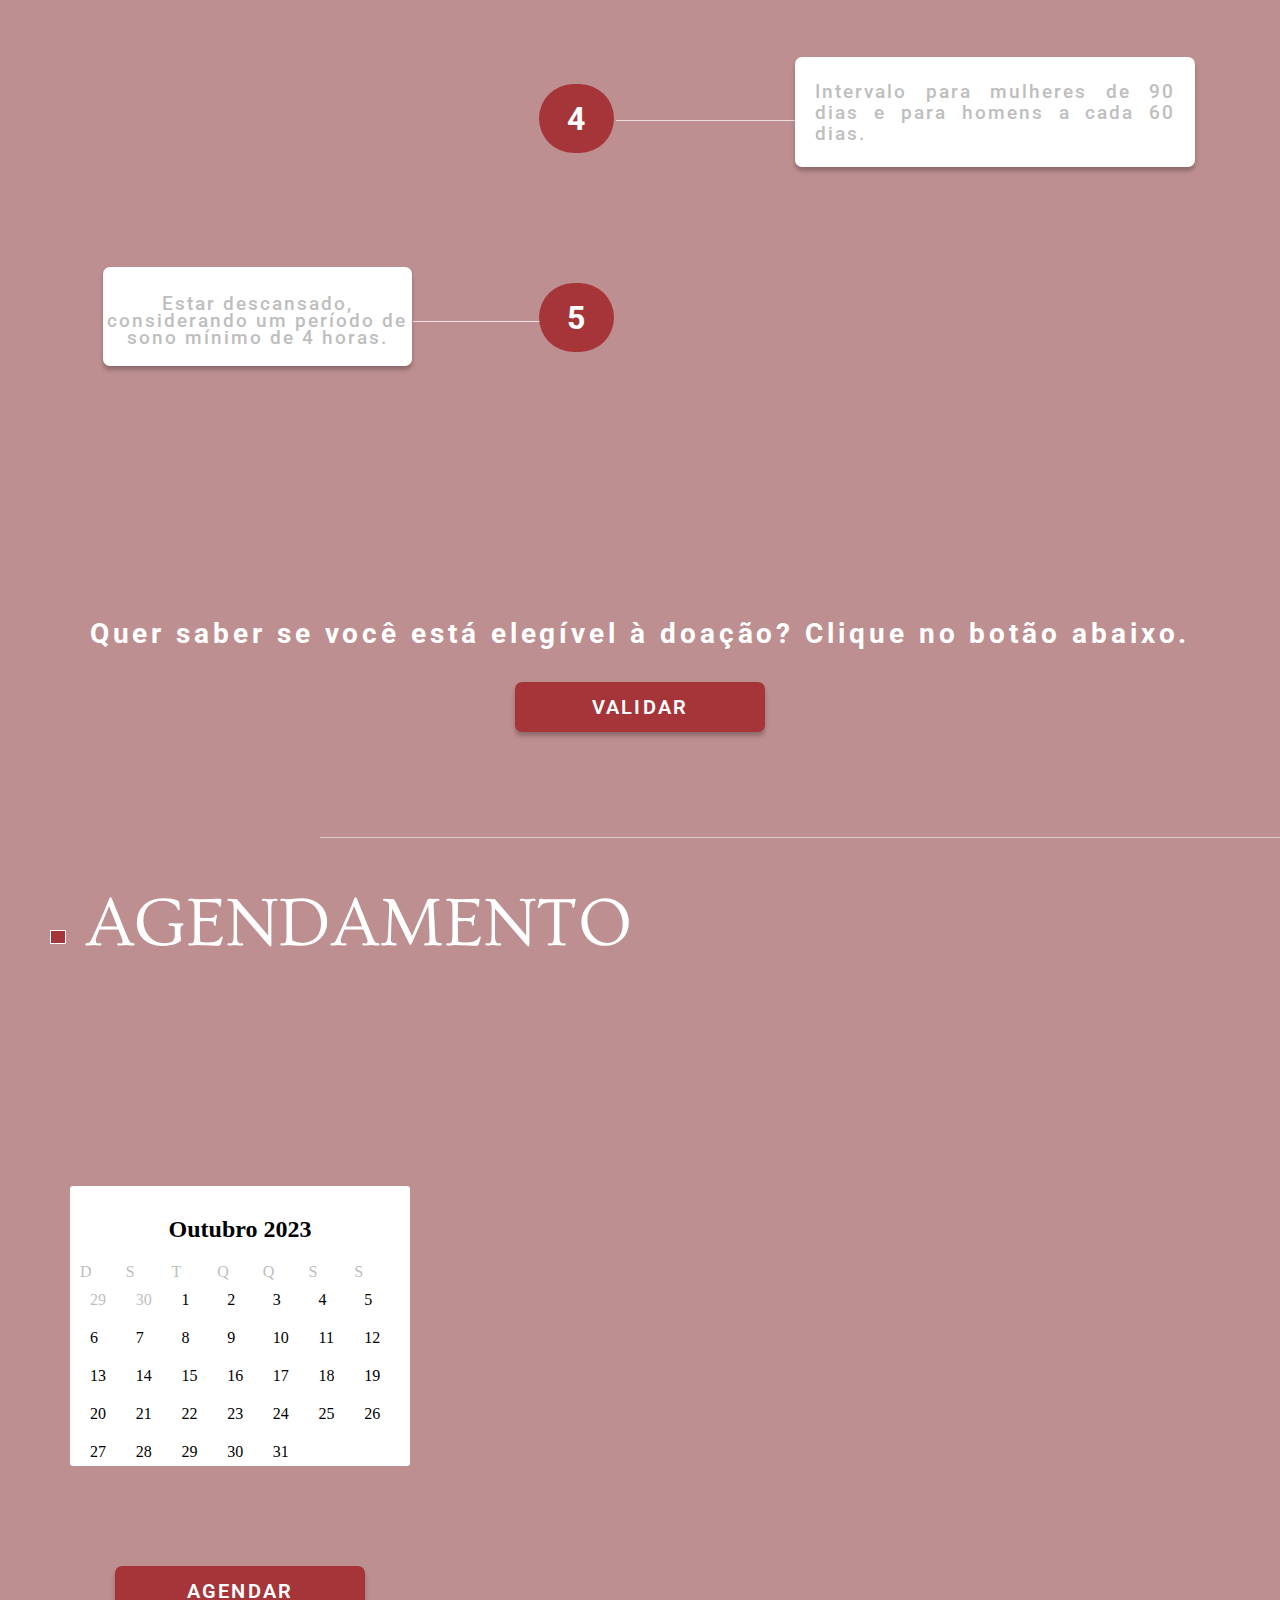
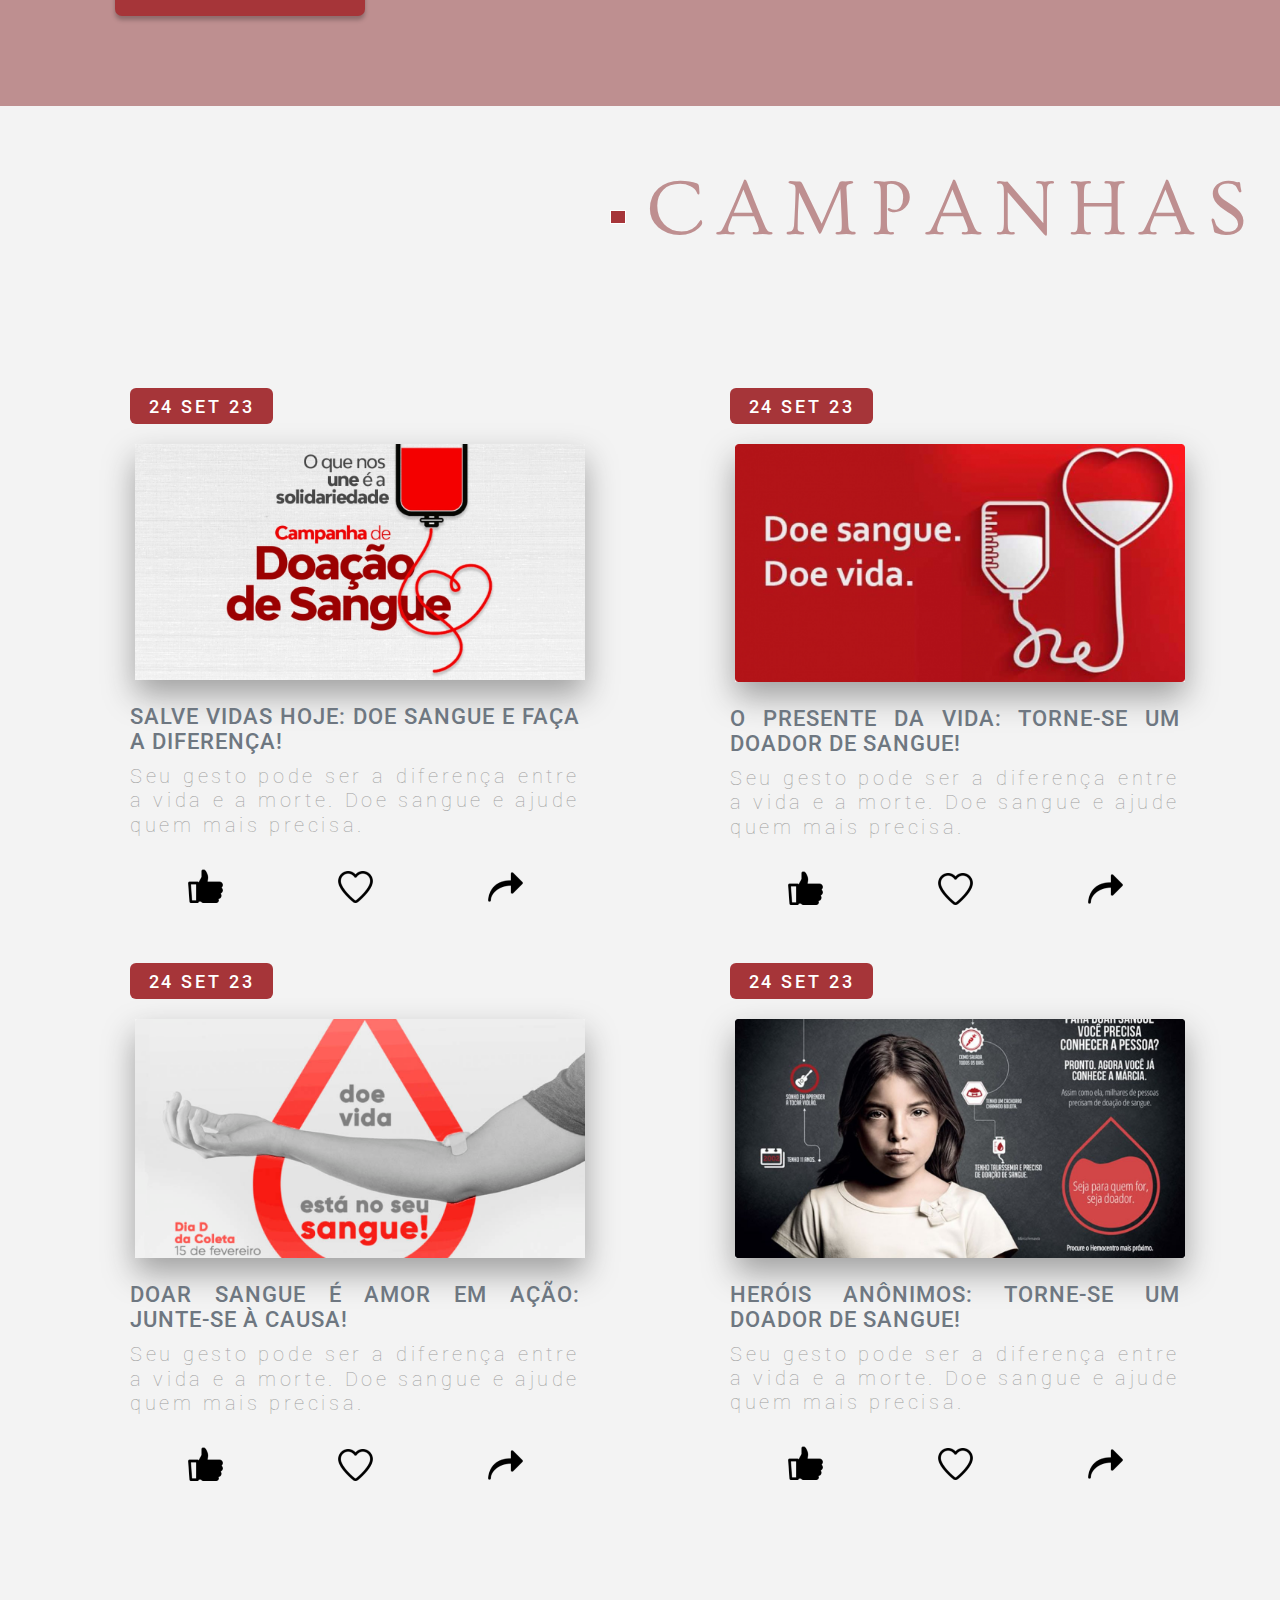
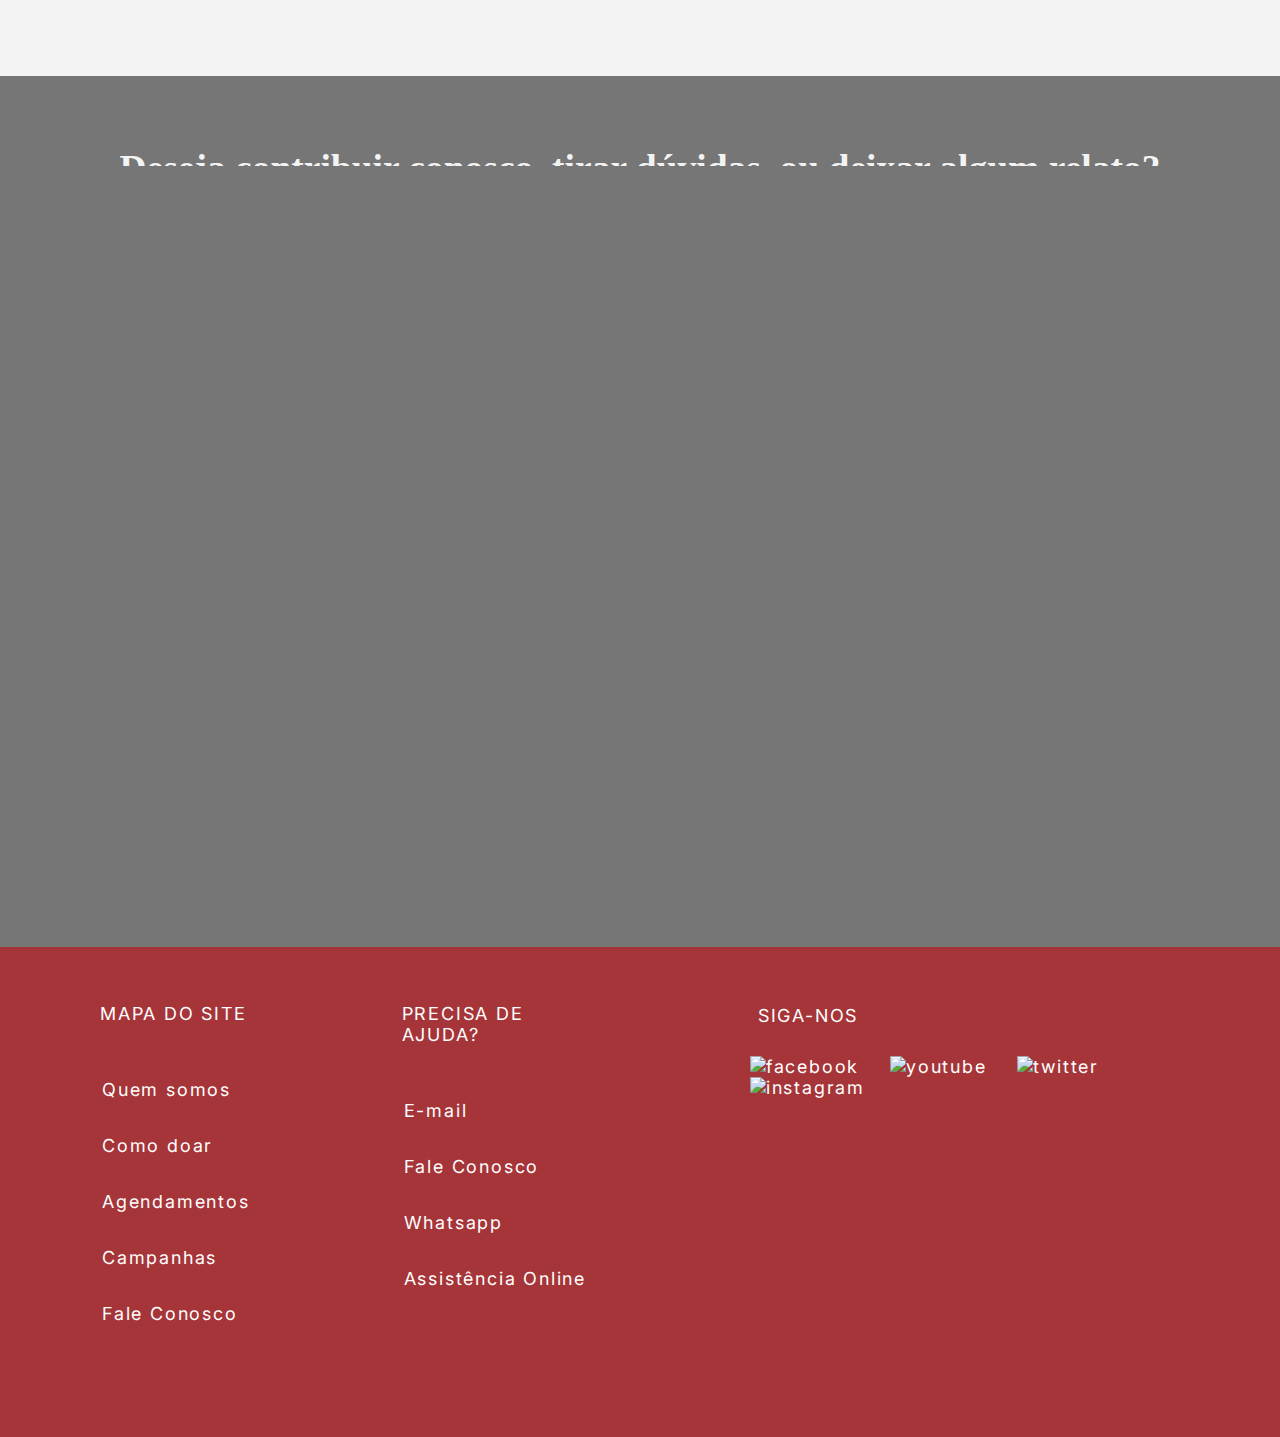
==== commit 778a7d81: "Merge branch 'main' of https://github.com/ICEI-PUC-Minas-PMV-ADS/Amigo-Sangue-Bom" ====
--- a/codigo-fonte/index.html
+++ b/codigo-fonte/index.html
@@ -554,28 +554,38 @@
     <!-------RANAN/MATEUS------------ SECTION 3 ---------------------------->
 
     <section3>
-
-
-        <div class="Cont">
-            <div class="text">
-                <h2 id="title-05"> Deseja contribuir conosco, tirar dúvidas, ou deixar algum relato? <p>
-                    </p>Nos envie uma mensagem e teremos o prazer de respondê-lo.</h2>
-
-                <form class="form_cont" method="Post">
-                    <label>Nome</label>
-                    <input type="text" name="name" placeholder="Digite seu nome">
-                    <label>Email</label>
-                    <input type="email" name="email" placeholder="Digite seu email">
-                    <label>Telefone</label>
-                    <input type="telefone" name="telefone" placeholder="Digite seu telefone">
-                    <label>Mensagem</label>
-                    <textarea name="mensagem" cols="30" rows="10" placeholder="Digite sua mensagem"></textarea>
-                    <p>
-                        <button class="button_enviar">ENVIAR</button>
-
-                </form>
-            </div>
-        </div>
+        <form>
+            <div class="text_cont">
+            <h2 > Deseja contribuir conosco, tirar dúvidas, ou deixar algum relato? 
+                 Nos envie uma mensagem e teremos o prazer de respondê-lo.
+            </h2>
+            </div>
+           
+            <input name="name" autocomplete="off" required/>
+             <label for="name"> 
+                <span>Nome</span>
+            </label>
+            <p>
+            <input name="email" autocomplete="off" required/>
+             <label for="email"> 
+                <span>Email</span>
+            </label>
+            </p>
+            <input name="tell" autocomplete="off" required/>
+             <label  for="tell"> 
+                <span>Telefone</span>
+            </label>
+            <p>
+                <textarea class="form_cont" placeholder="Digite sua mensagem"></textarea> 
+                  
+            <p>
+                <button class="button_enviar">Enviar</button>    
+            
+           
+
+         </form>
+
+       
     </section3>
 
 
--- a/codigo-fonte/index.css
+++ b/codigo-fonte/index.css
@@ -0,0 +1,3535 @@
+/* NÃO TIRAR AS FONTES DAQUI */
+@import url('https://fonts.googleapis.com/css2?family=Belanosima&family=Ovo&display=swap');
+@import url('https://fonts.googleapis.com/css2?family=Roboto:wght@300&display=swap');
+@import url('https://fonts.googleapis.com/css2?family=Inter:wght@200&display=swap');
+
+/* NAVEGAÇÃO SUAVIZADA */
+html {
+    scroll-behavior: smooth;
+}
+
+/* Scroller da página */
+
+::-webkit-scrollbar {
+    width: 10px;
+}
+
+::-webkit-scrollbar-track {
+    background-color: #d6d6d679;
+}
+
+::-webkit-scrollbar-thumb {
+    background-color: #9c9a9a;
+    border-radius: 50px;
+}
+
+
+
+body {
+    margin: 0;
+    top: 0;
+    box-sizing: border-box;
+    position: relative;
+}
+
+header {
+    box-sizing: border-box;
+    margin: 0 auto;
+    width: 100%;
+    height: 110px;
+    display: flex;
+    align-items: center;
+    justify-content: space-between;
+    /* backdrop-filter: blur(15px);
+    -webkit-backdrop-filter: blur(15px); */
+    background: rgba(255, 255, 255, 0.849);
+    position: sticky;
+    top: 0;
+    transition: 0.3s;
+    padding: 30px 0;
+    z-index: 5;
+}
+
+.logo img {
+    height: 80px;
+    margin-left: 50px;
+    margin-top: 15px;
+}
+
+.nav-bar {
+    list-style: none;
+    position: relative;
+    display: flex;
+}
+
+.nav-bar li {
+    width: 150px;
+    height: 15px;
+}
+
+a.nav-link {
+    font-size: 1.3rem;
+    text-decoration: none;
+    color: #000;
+    cursor: pointer;
+    transition: all .3s;
+}
+
+.active {
+    background: #A63539;
+}
+
+.nav-link:hover {
+    color: #A63539;
+}
+
+/*hamburguer*/
+.hamburger {
+    display: none;
+}
+
+.hamburger div {
+    width: 30px;
+    height: 3px;
+    background: #303030;
+    margin: 5px;
+    transition: all 0.3s ease;
+}
+
+.toggle .line1 {
+    transform: rotate(-45deg) translate(-5px, 6px);
+}
+
+.toggle .line2 {
+    opacity: 0;
+}
+
+.toggle .line3 {
+    transform: rotate(45deg) translate(-5px, -6px);
+}
+
+#login_signup {
+    width: 150px;
+    height: 40px;
+    padding: 5px;
+    background: #A63539;
+    color: #fff;
+    border-radius: 7px;
+    border: 0;
+    cursor: pointer;
+    font-family: 'Inter', sans-serif;
+    font-style: 600;
+    font-size: 1.0rem;
+    margin-right: 5%;
+}
+
+#login_signup:hover {
+    background-color: #FBB6B6;
+    transition: all .3s;
+}
+
+main {
+    display: flex;
+    justify-content: center;
+    align-items: center;
+    padding-top: 80px;
+    height: 60vh;
+}
+
+.container {
+    width: 1440px;
+    display: flex;
+    flex-wrap: wrap;
+}
+
+.coluna1 {
+    text-align: center;
+    flex: 1;
+    padding: 50px;
+    font-size: 1.2rem;
+}
+
+.coluna2 {
+    width: 350px;
+    margin-top: 3%;
+    margin-right: 1%;
+}
+
+iframe {
+    border-radius: 7px;
+}
+
+.intro {
+    max-width: 360px;
+}
+
+.intro p {
+    font-size: 3rem;
+    text-align: right;
+    width: 540px;
+    margin-top: -30px;
+}
+
+.intro p:nth-last-of-type(2) {
+    text-align: left;
+}
+
+.intro span {
+    color: #A63539;
+}
+
+.intro_text p {
+    line-height: 1.5;
+    max-width: 550px;
+    text-align: justify;
+    padding: 10px 0;
+}
+
+#title_estoque_blood {
+    text-align: center;
+    color: #767676;
+    font-family: 'Ovo';
+    font-size: 25px;
+}
+
+#title_estoque_blood span {
+    text-align: center;
+    color: #A63539;
+    font-family: 'Ovo';
+    font-size: 25px;
+}
+
+
+#background_aside {
+    background-color: #efefef;
+}
+
+.container_estoque {
+    display: flex;
+    flex-direction: column;
+    justify-content: center;
+    align-items: center;
+    text-align: center;
+    width: 100%;
+    background-color: #efefef;
+}
+
+.area_bloods {
+    display: grid;
+    flex-wrap: wrap;
+    grid-template-columns: repeat(4, 1fr);
+    width: 80%;
+    height: 25vh;
+
+}
+
+.icon_blood {
+    width: 90%;
+    height: 150px;
+    margin-left: 10px;
+    margin-top: 5%;
+}
+
+.icon_blood img {
+    width: 50px;
+    height: 85px;
+}
+
+.icon_blood p {
+    color: #5C5C5C;
+    text-align: center;
+    font-size: 15px;
+    font-style: normal;
+}
+
+.line_detail {
+    height: 1px;
+    width: 90%;
+    background-color: #a0a0a0;
+}
+
+
+.container_nivel_estoque {
+    display: flex;
+    flex-wrap: wrap;
+    justify-content: center;
+    align-items: center;
+    text-align: center;
+    width: 100%;
+    background-color: #efefef;
+}
+
+.title_estoque {
+    display: flex;
+    flex-direction: column;
+    align-items: center;
+    width: 150px;
+    height: 215px;
+}
+
+.title_estoque h4 {
+    font-weight: 100;
+}
+
+.title_estoque img {
+    width: 50px;
+    height: 85px;
+}
+
+section.containerProjeto {
+    background-color: #F3F3F3;
+    padding: 100px 0 160px 0;
+}
+
+.projeto_title {
+    display: flex;
+
+}
+
+.projeto_title h1 {
+    color: #BE8F90;
+    font-family: 'Ovo', serif;
+    font-size: 80px;
+    font-weight: 400;
+    line-height: 60px;
+    letter-spacing: 0.06em;
+    margin-left: 40px;
+
+}
+
+.logo_section1 {
+    display: flex;
+    align-items: center;
+}
+
+.logo_section1 img {
+    width: 250px;
+    height: 150px;
+    margin-left: 5%;
+}
+
+
+
+.conteudo-projeto {
+    background-color: #fff;
+    width: 1034px;
+    height: 50%;
+    padding: 30px 50px 30px 50px;
+    box-shadow: 0 4px 4px 0 rgba(0, 0, 0, .25);
+    border-radius: 5px;
+    margin-right: 2%;
+}
+
+.conteudo-projeto>p {
+    color: #767676;
+    text-align: justify;
+    font-family: Lora;
+    font-size: 28px;
+    font-style: normal;
+    font-weight: 400;
+    line-height: 163.5%;
+    /* 45.78px */
+    letter-spacing: 1.5px;
+
+}
+
+
+
+/* --------------> ESTILIZAÇÃO TÍTULO */
+
+.how_donate {
+    background-color: #BE8F90;
+    height: 220vh;
+    padding-top: 50px;
+}
+
+
+/* --------------> ESTILIZAÇÃO ÍCONE */
+
+.dot_area {
+    display: flex;
+    flex-direction: row;
+    justify-content: end;
+    align-items: center;
+}
+
+.dot_icon {
+    width: 14px;
+    height: 12px;
+    border: 1px solid #fff;
+    background-color: #a63539;
+    margin-right: 20px;
+}
+
+
+.title_how_donate h1 {
+    color: #ffffff;
+    font-family: 'Ovo', serif;
+    font-size: 70px;
+    font-weight: 400;
+    text-align: center;
+    margin-right: 45px;
+    padding-bottom: 26px;
+}
+
+
+/* --------------> ESTILIZAÇÃO SUB-TÍTULO*/
+
+.subtitle_how_donate {
+    display: flex;
+    justify-content: center;
+    margin-top: 40px;
+}
+
+
+.subtitle_how_donate h2 {
+    width: 772px;
+    text-align: center;
+    font-family: 'Roboto', sans-serif;
+    font-size: 26px;
+    font-style: bolder;
+    line-height: 110%;
+    letter-spacing: 4.16px;
+    text-transform: uppercase;
+    color: #fff;
+    line-height: 35px;
+}
+
+
+/* INÍCIO COMO DOAR E AGENDAMENTO*/
+
+
+.steps_area {
+    width: 90%;
+    height: 1200px;
+    display: flex;
+    justify-content: center;
+}
+
+.steps_area_form {
+    width: auto;
+    margin: 0;
+    padding: 0;
+    height: 1000px;
+    display: flex;
+}
+
+.steps_left,
+.steps_right {
+    width: 662.5px;
+    height: 1300px;
+    display: grid;
+    flex-wrap: wrap;
+    grid-template-columns: repeat(2, 1fr);
+    justify-content: center;
+    margin-top: 25px;
+}
+
+.steps_center {
+    width: 75px;
+    height: 1200px;
+}
+
+.circle_icon {
+    width: 75px;
+    height: 69px;
+    border-radius: 50px;
+    background-color: #a63539;
+    color: #fff;
+    display: flex;
+    margin-top: 130px;
+    justify-content: center;
+    align-items: center;
+    font-size: 32px;
+    font-family: 'Roboto', sans-serif;
+    font-weight: 600;
+}
+
+/* LADO ESQUERDO*/
+.step_text_area1 {
+    width: 400px;
+    height: 110px;
+    border-radius: 7px;
+    background: #FFF;
+    box-shadow: 0px 4px 4px 0px rgba(0, 0, 0, 0.25);
+    margin-top: 100px;
+    margin-left: 60px;
+}
+
+.step_text_area1:hover {
+    background: #a63539;
+    transition: ease 0.7s;
+    color: #ffffff;
+}
+
+.step_line_area1 {
+    width: 300px;
+    height: 1px;
+    background-color: #ffffffb7;
+    margin-top: 140px;
+}
+
+.step_text_area1 h4 {
+    color: #BEBEBE;
+    text-align: center;
+    font-family: 'Roboto';
+    font-size: 24px;
+    font-style: normal;
+    font-weight: 500;
+    line-height: 110%;
+    /* 26.4px */
+    letter-spacing: 3.36px;
+}
+
+
+/* LADO 2 DIREITO */
+.step_text_area2 {
+    width: 400px;
+    height: 280px;
+    border-radius: 7px;
+    background: #FFF;
+    box-shadow: 0px 4px 4px 0px rgba(0, 0, 0, 0.25);
+    margin-top: 230px;
+    margin-left: -15px;
+    padding-bottom: 5px;
+}
+
+
+.step_line_area2 {
+    width: 300px;
+    height: 1px;
+    background-color: #ffffffb7;
+    margin-top: 338px;
+    margin-left: 225px;
+}
+
+.step_text_area2 h4 {
+    color: #BEBEBE;
+    text-align: justify;
+    padding: 0px 20px 0px 20px;
+    font-family: 'Roboto';
+    font-size: 24px;
+    font-style: normal;
+    font-weight: 500;
+    line-height: 110%;
+    /* 26.4px */
+    letter-spacing: 2.5px;
+}
+
+
+.step_text_area2:hover {
+    background: #a63539;
+    transition: ease 0.7s;
+    color: #ffffff;
+}
+
+/* FINAL 2 LADO DIREITO */
+
+/* LADO 4 DIREITO */
+.step_text_area4 {
+    width: 400px;
+    height: 130px;
+    border-radius: 7px;
+    background: #FFF;
+    box-shadow: 0px 4px 4px 0px rgba(0, 0, 0, 0.25);
+    margin-bottom: 306px;
+    margin-right: 180px;
+}
+
+
+.step_line_area4 {
+    width: 301px;
+    height: 1px;
+    background-color: #ffffffb7;
+    margin-top: 47px;
+    margin-left: 223px;
+}
+
+.step_text_area4 h4 {
+    color: #BEBEBE;
+    text-align: justify;
+    padding: 0px 20px 0px 20px;
+    font-family: 'Roboto';
+    font-size: 24px;
+    font-style: normal;
+    font-weight: 500;
+    line-height: 110%;
+    /* 26.4px */
+    letter-spacing: 3.36px;
+}
+
+
+.step_text_area4:hover {
+    background: #a63539;
+    transition: ease 0.7s;
+    color: #ffffff;
+}
+
+/* FINAL 4 LADO DIREITO */
+
+/* INÍCIO 3 LADO ESQUERDO */
+.step_text_area3 {
+    width: 400px;
+    height: 95px;
+    border-radius: 7px;
+    background: #FFF;
+    box-shadow: 0px 4px 4px 0px rgba(0, 0, 0, 0.25);
+    margin-left: 60px;
+}
+
+
+.step_text_area3 h4 {
+    color: #BEBEBE;
+    text-align: center;
+    font-family: 'Roboto';
+    font-size: 24px;
+    font-style: normal;
+    font-weight: 500;
+    line-height: 110%;
+    /* 26.4px */
+    letter-spacing: 3.36px;
+}
+
+
+.step_line_area3 {
+    width: 300px;
+    height: 1px;
+    background-color: #ffffffb7;
+    margin-top: 45px;
+}
+
+.step_text_area3:hover {
+    background: #a63539;
+    transition: ease 0.7s;
+    color: #ffffff;
+}
+
+.step_text_area5 {
+    width: 400px;
+    height: 155px;
+    border-radius: 7px;
+    background: #FFF;
+    box-shadow: 0px 4px 4px 0px rgba(0, 0, 0, 0.25);
+    margin-left: 60px;
+}
+
+.step_text_area5 h4 {
+    color: #BEBEBE;
+    text-align: center;
+    font-family: 'Roboto';
+    font-size: 24px;
+    font-style: normal;
+    font-weight: 500;
+    line-height: 110%;
+    /* 26.4px */
+    letter-spacing: 3.36px;
+    padding: 5px 5px 2px 2px;
+}
+
+.step_line_area5 {
+    width: 300px;
+    height: 1px;
+    background-color: #ffffffb7;
+    margin-top: 68px;
+}
+
+.step_text_area5:hover {
+    background: #a63539;
+    transition: ease 0.7s;
+    color: #ffffff;
+}
+
+
+
+/* ESTILIZAÇÃO DA ÁREA DE REQUISITOS*/
+
+.validation_area {
+    width: 100%;
+    height: 200px;
+    display: flex;
+    flex-direction: column;
+    justify-content: center;
+    align-items: center;
+    text-align: center;
+}
+
+.validation_text {
+    width: 1200px;
+    height: 100px;
+
+}
+
+.validation_text h4 {
+    color: #FFF;
+    text-align: center;
+    font-family: Roboto;
+    font-size: 28px;
+    font-style: normal;
+    line-height: 110%;
+    /* 30.8px */
+    letter-spacing: 3.92px;
+}
+
+#validation_button {
+    width: 250px;
+    height: 50px;
+    border-radius: 7px;
+    background: #A63539;
+    box-shadow: 0px 4px 4px 0px rgba(0, 0, 0, 0.25);
+    border: none;
+    color: #FFF;
+    font-family: 'Roboto', sans-serif;
+    font-weight: 600;
+    font-size: 20px;
+    letter-spacing: 2.08px;
+    text-transform: uppercase;
+    cursor: pointer;
+}
+
+#validation_button:hover {
+    background-color: #FBB6B6;
+    transition: ease 0.7s;
+}
+
+
+.line_section {
+    display: flex;
+    justify-content: end;
+    margin-top: 80px;
+}
+
+.line_section_main {
+    width: 75%;
+    height: 1px;
+    background-color: #ffffff8a;
+}
+
+.dot_area_agendamento {
+    display: flex;
+    flex-direction: row;
+    justify-content: initial;
+    align-items: center;
+    margin-left: 50px;
+}
+
+.dot_icon {
+    width: 14px;
+    height: 12px;
+    border: 1px solid #fff;
+    background-color: #a63539;
+    margin-right: 20px;
+}
+
+
+/* ÁREA DE AGENDAMENTO */
+
+.schedular_area {
+    width: 100%;
+    height: 60vh;
+    display: flex;
+    justify-content: center;
+}
+
+.schedular_right {
+    display: grid;
+    width: 100%;
+    flex-wrap: wrap;
+    grid-template-columns: repeat(2, 0fr);
+    justify-content: center;
+    align-items: center;
+}
+
+.schedular_left {
+    display: grid;
+    width: 60%;
+    flex-wrap: wrap;
+    grid-template-columns: repeat(1, 0fr);
+    justify-content: center;
+    align-items: center;
+}
+
+.calendar_main {
+    width: 400px;
+    height: 300px;
+    padding: 30px 10px 30px 10px;
+    background-color: #fff;
+    border-radius: 3px;
+    margin-top: 150px;
+}
+
+.schedular_right iframe {
+    width: 700px;
+    height: 647px;
+    border: none;
+    border-radius: 7px;
+}
+
+.button_main {
+    display: flex;
+    justify-content: center;
+    align-items: center;
+    height: 250px;
+}
+
+.button_main button {
+    width: 250px;
+    height: 50px;
+    border-radius: 7px;
+    background: #A63539;
+    box-shadow: 0px 4px 4px 0px rgba(0, 0, 0, 0.25);
+    border: none;
+    color: #FFF;
+    font-family: 'Roboto', sans-serif;
+    font-weight: 600;
+    font-size: 20px;
+    letter-spacing: 2.08px;
+    text-transform: uppercase;
+    cursor: pointer;
+}
+
+
+.button_main button:hover {
+    background-color: #FBB6B6;
+    transition: ease 0.7s;
+}
+
+.month {
+    font-size: 24px;
+    font-weight: bold;
+    margin-bottom: 20px;
+    text-align: center;
+}
+
+.days {
+    display: grid;
+    grid-template-columns: repeat(7, 1fr);
+}
+
+.day {
+    padding: 10px;
+
+}
+
+#mapaCalenderio {
+    display: flex;
+    flex-direction: row;
+    gap: 5%;
+}
+
+.week {
+    color: #BEBEBE;
+}
+
+.dayoff {
+    padding: 10px;
+    color: #BEBEBE;
+    display: grid;
+    grid-template-columns: repeat(7, 1fr);
+}
+
+/* FIM COMO DOAR E AGENDAMENTO*/
+
+/* ESTILIZAÇÕES FEITAS POR BRIAN (INÍCIO)*/
+.icon_model {
+    justify-content: end;
+    display: flex;
+    background-color: #f3f3f3;
+}
+
+.icon_line_right {
+    width: 200px;
+    height: 12px;
+    background-color: #A63539;
+    transform: skew(20deg);
+}
+
+aside {
+    height: 170vh;
+    background-color: #f3f3f3;
+    flex: 1;
+    padding: 20px;
+    padding-left: 60px;
+}
+
+aside #camp_title {
+    font-family: 'Ovo';
+    font-size: 80px;
+    font-style: normal;
+    font-weight: 400;
+    line-height: 110%;
+    letter-spacing: 12.8px;
+    color: #be8f90;
+    text-align: end;
+    margin-top: 40px;
+}
+
+aside .pointer {
+    width: 14px;
+    height: 12px;
+    background-color: #a63539;
+    border: 2px solid #fff;
+    margin-top: -29px;
+
+}
+
+.camp_area {
+    display: grid;
+    flex-wrap: wrap;
+    grid-template-columns: repeat(2, 1fr);
+    margin-top: 80px;
+}
+
+.camp_publi {
+    text-align: center;
+    margin: 0 auto 50px auto;
+}
+
+.form_date {
+    width: 143px;
+    height: 36px;
+    border-radius: 6px;
+    background-color: #a63539;
+    margin-bottom: 15px;
+}
+
+.form_date_text {
+    color: #FFF;
+    font-family: Roboto;
+    font-size: 18px;
+    font-style: normal;
+    font-weight: 500;
+    letter-spacing: 2.88px;
+    text-transform: uppercase;
+    text-align: center;
+    padding-top: 8px;
+
+}
+
+.camp_publi_title {
+    width: 600px;
+    color: #6E7781;
+    text-align: justify;
+    font-family: Roboto;
+    font-size: 22px;
+    font-style: normal;
+    font-weight: 500;
+    letter-spacing: 1px;
+    text-transform: uppercase;
+    margin-top: 15px;
+}
+
+.camp_publi_subtitle {
+    width: 600px;
+    color: #a0a0a0;
+    text-align: justify;
+    font-family: Roboto;
+    font-size: 20px;
+    font-style: normal;
+    font-weight: 100;
+    line-height: 121%;
+    /* 24.2px */
+    letter-spacing: 3.6px;
+    margin-top: 10px;
+}
+
+.icon_area {
+    display: flex;
+    width: 450px;
+}
+
+.fb-icon {
+    width: 200px;
+    text-align: center;
+    margin-top: 30px;
+}
+
+.camp_img img {
+    box-shadow: 0px 15px 30px #a0a0a0;
+}
+
+.camp_img img:hover {
+    box-shadow: 0px 30px 50px #a0a0a0;
+    transition: 0.5s;
+}
+
+/* ESTILIZAÇÕES FEITAS POR BRIAN (FIM)*/
+
+
+
+
+/* ESTILIZAÇÕES DA SECTION 3 POR RANAN */
+
+section3 {
+    display: flex;
+    justify-content: center;
+    height: 871px;
+    width: auto;
+    background-color: #767676;
+}
+
+Cont{
+    width: 100%;
+    height: 980px;
+    flex-shrink: 0;
+    background: #767676;
+    position: relative;
+}
+h2 {
+    color: #f3f3f3;
+    text-align: center;
+} 
+
+form {
+    overflow-block:hidden ;
+    position: absolute;
+    justify-items: center;
+    font-size: 25px;
+    color: #000;
+    width: 1103px;
+    height: 50px;
+    margin-top: 40px;
+}
+
+input {
+    color: black;
+    font-size: 20px;
+    width: 100%;
+    padding: 20px 5px 5px;
+    background-color:#fff;
+    border: none;
+    border-radius: 4px; 
+    margin-top: 20px;
+}
+
+label {
+    color: #000;
+    position: relative;
+    width: 200px;
+    height: 30px; 
+    font-family: Roboto;
+    font-size: 20px;
+    font-style: normal;
+    font-weight: 10px;
+    line-height: 130%; /* 22px */
+    letter-spacing: 1.2px;
+    flex-shrink: 0;
+    pointer-events: none;
+    border-bottom: 1px solid #ffffff;
+}
+
+span {
+    position: absolute;
+    width: 20px;
+    bottom: 5px;
+    left: 5px;
+    font-size: 25px;
+    transition: all 0.3s ease;
+    
+}
+
+label::after {
+    content: "";
+    position: relative;
+    left: 0;
+    bottom: -1px;
+    width: 100%;
+    height: 100%;
+    border-bottom: 3px solid #e0138c;
+    transform: translateX(-100%);
+    transition: all 0.3s ease;
+}
+  
+input:focus + label span,
+input:valid + label span {
+    transform: translateY(-150%);
+    font-size: 25px;
+    bottom: 10px;
+    color: #A63539;
+    
+}
+  
+input:focus + label::after,
+input:valid + label::after {
+    transform: translateX(0%);
+}
+
+.form_cont{
+    height: 150px;
+    width: 100%; 
+    color:#000;
+    font-family: Roboto;
+    margin-bottom: 10px;
+    border-radius: 7px;
+    resize: none;
+    margin-left: 0%;
+    font-size: 25px;
+    font-style: normal;
+    font-weight: 10px;
+    line-height: 110%; /* 22px */
+    letter-spacing: 1.2px;
+    flex-shrink: 0;
+    margin-top: 25px;
+
+}
+.button_enviar {
+    width: 150px;
+    height: 40px;
+    padding: 5px;
+    background: #A63539;
+    color: #fff;
+    border-radius: 7px;
+    border: 0;
+    cursor: pointer;
+    font-family: 'Inter', sans-serif;
+    font-style: 600;
+    font-size: 1.0rem;
+    margin-left: 40%;
+    
+}
+.button_enviar:hover {
+    background-color: #FBB6B6;
+    transition: all .3s;
+
+}
+
+
+/* FIM ESTILIZAÇÕES DA SECTION 3 POR RANAN */
+
+/* ESTILIZAÇÃO FOOTER POR MATEUS - INÍCIO */
+
+footer {
+    background-color: #A63539;
+    font-family: "Inter", sans-serif;
+    position: relative;
+    bottom: 0;
+    width: 100%;
+    height: 50vh;
+    padding-bottom: 20px;
+    padding-top: 20px;
+    margin-top: auto;
+}
+
+footer ul {
+    list-style: none;
+    padding: 0;
+}
+
+.footer-link {
+    text-decoration: none;
+    color: inherit;
+    padding: 2px;
+}
+
+.titulo-rodape {
+    color: #fff;
+    padding-top: 20px;
+    padding-bottom: 20px;
+    letter-spacing: 1.8px;
+    font-size: 1.125rem;
+    text-align: left;
+    cursor: pointer;
+    font-family: "Inter", sans-serif;
+    padding-left: 100px;
+}
+
+.secoes-rodape {
+    list-style-type: none;
+    padding-right: 50px;
+}
+
+.itens-lista {
+    color: #fff;
+    padding-top: 15px;
+    letter-spacing: 1.8px;
+    font-size: 1.125rem;
+    text-align: left;
+    cursor: pointer;
+    font-family: "Inter", sans-serif;
+    padding-left: 100px;
+    margin-top: 20px;
+}
+
+#siga-nos {
+    color: #fff;
+    letter-spacing: 1.8px;
+    font-size: 1.125rem;
+    text-align: left;
+    cursor: pointer;
+    font-family: "Inter", sans-serif;
+    padding-left: 100px;
+}
+
+#rodape {
+    display: flex;
+}
+
+.titulo-rodape {
+    padding-bottom: 20px;
+
+}
+
+.itens-imagem .titulo-rodape {
+    padding-bottom: 30px;
+    padding-left: 10px;
+}
+
+.logo-redes {
+    display: inline;
+}
+
+.logo-redes:not(:last-child) {
+    margin-right: 20px;
+}
+
+.logo-redes :hover {
+    transform: scale(1.06);
+    transition: 0.4s;
+}
+
+.itens-lista:hover {
+    transform: scale(1.03);
+    transition: 0.4s;
+}
+
+.logo-redes img {
+    width: 34px;
+    height: 34px;
+}
+
+/* FIM DA ESTILIZAÇÃO DO FOOTER */
+
+
+/* ESTILZIAÇÃO MODAL - ERICK*/
+.red-color,
+.red-error {
+    color: #A63539;
+}
+
+.red-error {
+    display: none;
+    position: absolute;
+    top: 100%;
+    left: 0;
+    z-index: 3;
+}
+
+.button__primary,
+.button__secundary {
+    width: 150px;
+    height: 40px;
+    padding: 5px;
+    background: #A63539;
+    color: #fff;
+    border-radius: 7px;
+    border: 1px solid #FBB6B6;
+    cursor: pointer;
+    font-family: 'Inter', sans-serif;
+    font-style: 600;
+    font-size: 1.0rem;
+    margin-right: 5%;
+}
+
+.button__secundary {
+    background-color: #fff;
+    color: #000;
+}
+
+.button__primary:hover,
+.button__secundary:hover {
+    background-color: #FBB6B6;
+    transition: all .3s;
+}
+
+.modal_cadastro {
+    display: none;
+    background-color: #fff;
+    border-radius: 7px;
+    box-shadow: 1px 1px 10px #00000096;
+    max-width: 450px;
+    padding: 20px;
+    top: 30px;
+    z-index: 6;
+    position: absolute;
+    margin-left: 25%;
+    
+}
+
+
+/* Input container */
+.input-container,
+.button__wrapper {
+    margin-top: 20px;
+    margin-bottom: 20px;
+    position: relative;
+}
+
+.button__wrapper {
+    display: flex;
+    justify-content: center;
+}
+
+/* Input de texto */
+.input-field {
+    display: block;
+    max-width: 100%;
+    width: 430px;
+    margin: 10px 0;
+    padding: 10px;
+    font-size: 16px;
+    border-radius: 7px;
+    border: 1px solid #ccc;
+    outline: none;
+    background-color: transparent;
+    transition: all 0.3s ease;
+}
+
+
+/* Linha embaixo do input */
+.input-highlight {
+
+    position: absolute;
+    bottom: 0;
+    left: 0;
+    height: 2px;
+    width: 0;
+    background-color: #A63539;
+    transition: all 0.3s ease;
+}
+
+/* Input field:focus styles */
+.input-field:focus+.input-label {
+    top: -15px;
+    font-size: 12px;
+    color: #A63539;
+}
+
+.input-field:focus~.input-highlight {
+    width: 100%;
+}
+
+/* remove as setinhas do input do tipo número */
+input::-webkit-outer-spin-button,
+input::-webkit-inner-spin-button {
+    -webkit-appearance: none;
+    margin: 0;
+}
+
+input[type=number] {
+    -moz-appearance: textfield;
+}
+
+/* Customização da checkbox :D */
+.input-checkbox {
+    width: 1em;
+    height: 1em;
+    appearance: none;
+    border: 1px solid #A63539;
+    border-radius: 2px;
+    transition: all .3s;
+    position: relative;
+    display: inline-block;
+    cursor: pointer;
+}
+
+.input-checkbox:hover {
+    background-color: #82828240;
+}
+
+.input-checkbox:checked {
+    background-color: #A63539;
+}
+
+input[type="checkbox"]:checked::after {
+    content: '';
+    position: absolute;
+    top: 2px;
+    left: 8px;
+    width: 3px;
+    height: 7px;
+    opacity: 1;
+    transform: rotate(45deg) scale(1) translate(-86%, 25%);
+    border-right: 2px solid #fff;
+    border-bottom: 2px solid #fff;
+    transition: all 0.3s ease;
+    transition-delay: 0.15s;
+}
+
+/* FIM DA ESTILIZAÇÃO DO MODAL */
+
+
+/*--------------------------------ÁREA DE RESPONSIVIDADE ----------------------------- */
+
+/* MEDIA MOBILE */
+@media (max-width: 480px) {
+    main {
+        height: 100vh;
+        padding-top: 45px;
+    }
+
+    .nav-show {
+        backdrop-filter: blur(75px);
+        -webkit-backdrop-filter: blur(75px);
+        opacity: 1;
+    }
+
+    header {
+        justify-content: center;
+    }
+
+    .nav-bar {
+        position: fixed;
+        top: 0px;
+        right: 0;
+
+        width: 100%;
+        height: 120vh;
+
+        display: flex;
+        flex-direction: column;
+        align-items: center;
+        justify-content: space-evenly;
+
+        backdrop-filter: blur(15px);
+        -webkit-backdrop-filter: blur(15px);
+
+        background: rgba(255, 255, 255, 0.083);
+        /* rgba(46, 46, 46, 0.777); */
+
+        transform: translatex(100%);
+        transition: transform 0.5s ease-in;
+        z-index: 1;
+
+        margin: 0;
+    }
+
+    .logo img {
+        top: 0;
+        margin: 0;
+        height: 65px;
+    }
+
+    .hamburger {
+        position: absolute;
+        top: 10px;
+        right: 3%;
+        display: block;
+        cursor: pointer;
+        z-index: 5;
+    }
+
+    #login_signup {
+        width: 115px;
+        height: 35px;
+        font-size: 0.7rem;
+
+    }
+
+    .nav-bar li {
+        opacity: 1;
+    }
+
+
+    .container {
+        flex-direction: column;
+    }
+
+
+    .intro p {
+        width: 339px;
+    }
+
+    #initial_page {
+        margin-top: 30%;
+        margin-left: 3%;
+    }
+
+    .intro_text p {
+        margin-left: 7%;
+        font-size: 1.1rem;
+    }
+
+
+    .container {
+        display: flex;
+        flex-direction: column;
+        align-items: center;
+    }
+
+    .coluna1 {
+        font-size: 1.0rem;
+        padding: 10px;
+        margin-top: 0;
+        margin-right: 2%;
+    }
+
+    .coluna2 {
+        margin-bottom: 35px;
+        width: 310px;
+    }
+
+    iframe {
+        border-radius: 7px;
+        width: 330px;
+        height: 250px;
+    }
+
+    .container_estoque {
+        margin-top: 28%;
+        height: 55vh;
+    }
+
+    .line_detail {
+        margin-top: 50px;
+    }
+
+    section.containerProjeto {
+        background-color: #F3F3F3;
+        padding: 70px 0 95px 0;
+    }
+
+    .projeto_title h1 {
+        font-size: 35px;
+        margin-left: 30px;
+    }
+
+    #title-01 {
+        margin-left: 10px;
+        margin-bottom: 48px;
+    }
+
+    #title-02 {
+        font-size: 35px;
+    }
+
+
+
+    .logo_section1 img {
+        width: 125px;
+        height: 60px;
+        margin-left: 5%;
+    }
+
+    .conteudo-projeto {
+        padding: 11px 24px 10px 22px;
+    }
+
+    .conteudo-projeto p {
+        font-size: 12px;
+        font-family: 'Inter';
+        letter-spacing: 0.2px;
+    }
+
+
+    /*RESPONSIVIDADE LADO ESQUERDO*/
+
+    .steps_area {
+        height: 900px;
+    }
+
+    .circle_icon {
+        width: 40px;
+        height: 37px;
+        font-size: 19px;
+    }
+
+    .steps_left {
+        width: 170px;
+        height: 900px;
+    }
+
+    .step_text_area1 {
+        width: 128px;
+        height: 40px;
+        margin-top: 101px;
+        margin-left: 294px;
+    }
+
+    .step_text_area1 h4 {
+        letter-spacing: 1.0px;
+        font-size: 12px;
+        line-height: 100%;
+        margin: 0;
+        margin-top: 10px;
+    }
+
+    .step_line_area1 {
+        width: 40px;
+        margin-left: -10px;
+        margin-top: 124px;
+    }
+
+    .step_text_area3 {
+        width: 120px;
+        height: 45px;
+        margin-left: 302px;
+        margin-top: 231px;
+    }
+
+    .step_text_area3 h4 {
+        letter-spacing: 1.0px;
+        font-size: 12px;
+        margin: 0;
+        margin-top: 10px;
+    }
+
+    .step_line_area3 {
+        width: 49px;
+        margin-top: 251px;
+        margin-left: -15px;
+    }
+
+
+    .step_text_area5 {
+        width: 131px;
+        height: 83px;
+        margin-left: 290px;
+        text-align: justify;
+        margin-top: 210px;
+    }
+
+
+    .step_text_area5 h4 {
+        letter-spacing: 1.0px;
+        font-size: 12px;
+        padding: 0px 3px 2px 2px;
+
+    }
+
+    .step_line_area5 {
+        width: 26px;
+        margin-top: 247px;
+        margin-right: 240px;
+    }
+
+    /*RESPONSIVIDADE LADO ESQUERDO*/
+
+    .steps_center {
+        width: 40px;
+        height: 900px;
+    }
+
+    /* RESPONSIVIDADE LADO DIREITO*/
+    .steps_right {
+        width: 170px;
+        height: 900px;
+    }
+
+    .step_line_area2 {
+        width: 22px;
+        margin-left: 59px;
+        margin-top: 289px;
+    }
+
+    .step_text_area2 {
+        width: 148px;
+        height: 190px;
+        margin-left: -21px;
+    }
+
+    .step_text_area2 h4 {
+        letter-spacing: 0.7px;
+        font-size: 12px;
+    }
+
+    .step_text_area4 {
+        width: 137px;
+        height: 90px;
+        margin-left: -15px;
+        margin-top: 150px;
+        margin-right: 68px;
+    }
+
+    .step_line_area4 {
+        width: 36px;
+        margin-top: 199px;
+        margin-left: 59px;
+    }
+
+    .step_text_area4 h4 {
+        letter-spacing: 1.0px;
+        font-size: 12px;
+    }
+
+    /* RESPONSIVIDADE LADO DIREITO*/
+
+    .validation_text {
+        width: 100%;
+        height: 100px;
+    }
+
+    .validation_text h4 {
+        font-size: 14px;
+        line-height: 140%;
+    }
+
+    #validation_button {
+        width: 104px;
+        height: 28px;
+        font-size: 10px;
+    }
+
+
+    /* RESPONSIVIDADE ÁREA DE AGENDAMENTO*/
+    .how_donate {
+        height: 350vh;
+    }
+
+    .dot_area_agendamento {
+        margin-left: 25px;
+    }
+
+    .dot_icon {
+        width: 10px;
+        height: 8px;
+        margin-bottom: 12px;
+    }
+
+    .title_how_donate h1 {
+        font-size: 35px;
+        margin-right: 10px;
+        letter-spacing: 0;
+    }
+
+    .subtitle_how_donate h2 {
+        font-size: 14px;
+        margin-right: 2%;
+        margin-left: 2%;
+    }
+
+    .button__primary {
+        width: 135px;
+        height: 35px;
+        font-size: 12px;
+    }
+
+
+    aside #camp_title {
+        font-size: 35px;
+        margin-bottom: 63px;
+        margin-left: 1px;
+        letter-spacing: 0;
+    }
+
+    .schedular_area {
+        flex-wrap: wrap;
+    }
+
+    .button_main {
+        height: 120px;
+    }
+
+    .schedular_right iframe {
+        width: 320px;
+        height: 250px;
+    }
+
+    .calendar_main {
+        width: 280px;
+        height: 235px;
+        margin-top: 15px;
+    }
+
+    .week {
+        margin-left: 12px;
+    }
+
+    .button_main {
+        align-items: center;
+    }
+
+    .button_main button {
+        width: 104px;
+        height: 28px;
+        font-size: 10px;
+    }
+
+    /* ÁREA DE CAMPANHAS (RESPONSIVA)*/
+
+    body {
+        margin: 0;
+    }
+
+    aside {
+        height: 250vh;
+    }
+
+    .camp_area {
+        display: grid;
+        flex-wrap: wrap;
+        grid-template-columns: repeat(1, 1fr);
+        margin-top: -25px;
+    }
+
+
+    .camp_img {
+        padding: 0px 0px 0px 0px;
+        margin-right: 5%;
+    }
+
+    .camp_img img {
+        width: 280px;
+        margin-left: -17px;
+    }
+
+    .camp_publi {
+        margin: 0 auto 5px auto;
+    }
+
+    .camp_publi_title {
+        width: 270px;
+        font-size: 14px;
+        margin-left: -14px;
+    }
+
+    .camp_publi_subtitle {
+        width: 270px;
+        font-size: 14px;
+        margin-left: -14px;
+    }
+
+    .form_date {
+        width: 108px;
+        height: 25px;
+        margin-left: -15px;
+    }
+
+    .form_date_text {
+        font-size: 13px;
+        padding-top: 5px;
+    }
+
+    .fb-icon img {
+        width: 35px;
+        height: 30px;
+    }
+
+    .text {
+        font-size: 15px;
+        line-height: 125%;
+        letter-spacing: 4px;
+    }
+
+    .icon_area {
+        width: 240px;
+    }
+
+    /* SECTION TIRAR DÚVIDAS*/
+
+    .text {
+        font-size: 10px;
+        padding-top: 60px;
+    }
+
+    #title-05 {
+        line-height: 120%;
+        margin-left: 5%;
+        margin-right: 5%;
+    }
+
+    .form_cont label {
+        font-size: 12px;
+    }
+
+    .button_enviar {
+        width: 135px;
+        height: 35px;
+        font-size: 12px;
+    }
+
+    .form_cont input {
+        height: 35px;
+        width: 300px;
+    }
+
+    .form_cont textarea {
+        height: 100px;
+        width: 300px;
+        border-radius: 7px;
+    }
+
+    .Cont {
+        height: 720px;
+    }
+
+
+    footer {
+        height: 120vh;
+    }
+
+    #rodape {
+        flex-direction: column;
+    }
+
+    .secoes-rodape {
+        padding-right: 0;
+    }
+
+    .titulo-rodape {
+        margin-right: 48px;
+        padding-left: 30px;
+    }
+
+    .itens-lista {
+        padding-left: 45px;
+    }
+
+
+    #precisa-ajuda {
+        width: 340px;
+    }
+
+    .itens-lista {
+        font-size: 0.8rem;
+        width: 150px;
+    }
+
+    .logo-redes img {
+        width: 25px;
+        height: 25px;
+        margin-left: 15px;
+        margin-top: 10px;
+    }
+
+    .itens-imagem {
+        width: 165px;
+        margin-left: 19px;
+    }
+
+    .nav-active {
+        transform: translatex(0%);
+    }
+
+}
+
+
+
+/* TELAS EXTRA PEQUENAS */
+@media (min-width: 481px) and (max-width: 767px) {
+    main {
+        height: 100vh;
+        padding-top: 15px;
+    }
+
+    .nav-show {
+        backdrop-filter: blur(75px);
+        -webkit-backdrop-filter: blur(75px);
+        opacity: 1;
+    }
+
+    header {
+        justify-content: center;
+    }
+
+    .nav-bar {
+        position: fixed;
+        top: 0px;
+        right: 0;
+
+        width: 100%;
+        height: 100vh;
+
+        display: flex;
+        flex-direction: column;
+        align-items: center;
+        justify-content: space-evenly;
+
+        backdrop-filter: blur(15px);
+        -webkit-backdrop-filter: blur(15px);
+
+        background: rgba(255, 255, 255, 0.083);
+        /* rgba(46, 46, 46, 0.777); */
+
+        transform: translatex(100%);
+        transition: transform 0.5s ease-in;
+        z-index: 1;
+
+        margin: 0;
+    }
+
+    .logo img {
+        top: 0;
+        margin: 0;
+    }
+
+    .hamburger {
+        position: absolute;
+        top: 15px;
+        right: 5%;
+        display: block;
+        cursor: pointer;
+        z-index: 5;
+    }
+
+    .nav-bar li {
+        opacity: 1;
+    }
+
+
+    .container {
+        flex-direction: column;
+    }
+
+
+    .intro p {
+        width: 430px;
+    }
+
+    #initial_page {
+        margin-left: 5%;
+    }
+
+
+    .container {
+        display: flex;
+        flex-direction: column;
+        align-items: center;
+    }
+
+    .coluna1 {
+        font-size: 1.0rem;
+        padding: 25px;
+        margin-top: 0;
+        margin-right: 5%;
+    }
+
+    .coluna2 {
+        margin-bottom: 50px;
+        width: 455px;
+        margin-left: 7%;
+    }
+
+    iframe {
+        border-radius: 7px;
+        width: 415px;
+        height: 315px;
+        margin-left: 0;
+    }
+
+    .container_estoque {
+        margin-top: 5%;
+    }
+
+    section.containerProjeto {
+        background-color: #F3F3F3;
+        padding: 70px 0 95px 0;
+    }
+
+    .projeto_title h1 {
+        font-size: 35px;
+        margin-left: 30px;
+    }
+
+    #title-01 {
+        margin-left: 10px;
+        margin-bottom: 48px;
+    }
+
+    #title-02 {
+        font-size: 35px;
+    }
+
+
+
+    .logo_section1 img {
+        width: 125px;
+        height: 60px;
+        margin-left: 5%;
+    }
+
+    .conteudo-projeto {
+        padding: 11px 24px 10px 22px;
+    }
+
+    .conteudo-projeto p {
+        font-size: 16px;
+    }
+
+
+    /*RESPONSIVIDADE LADO ESQUERDO*/
+
+    .steps_area {
+        height: 900px;
+    }
+
+    .circle_icon {
+        width: 40px;
+        height: 37px;
+        font-size: 19px;
+    }
+
+    .steps_left {
+        width: 200px;
+        height: 900px;
+    }
+
+    .step_text_area1 {
+        width: 128px;
+        height: 40px;
+        margin-top: 101px;
+        margin-left: 294px;
+    }
+
+    .step_text_area1 h4 {
+        letter-spacing: 1.0px;
+        font-size: 12px;
+        line-height: 100%;
+        margin: 0;
+        margin-top: 10px;
+    }
+
+    .step_line_area1 {
+        width: 40px;
+        margin-left: -10px;
+        margin-top: 124px;
+    }
+
+    .step_text_area3 {
+        width: 120px;
+        height: 45px;
+        margin-left: 302px;
+        margin-top: 231px;
+    }
+
+    .step_text_area3 h4 {
+        letter-spacing: 1.0px;
+        font-size: 12px;
+        margin: 0;
+        margin-top: 10px;
+    }
+
+    .step_line_area3 {
+        width: 49px;
+        margin-top: 251px;
+        margin-left: -15px;
+    }
+
+
+    .step_text_area5 {
+        width: 163px;
+        height: 80px;
+        margin-left: 265px;
+        text-align: justify;
+        margin-top: 210px;
+    }
+
+
+    .step_text_area5 h4 {
+        letter-spacing: 1.0px;
+        font-size: 12px;
+        padding: 0px 3px 2px 2px;
+
+    }
+
+    .step_line_area5 {
+        width: 26px;
+        margin-top: 245px;
+        margin-right: 240px;
+    }
+
+    /*RESPONSIVIDADE LADO ESQUERDO*/
+
+    .steps_center {
+        width: 40px;
+        height: 900px;
+    }
+
+    /* RESPONSIVIDADE LADO DIREITO*/
+    .steps_right {
+        width: 200px;
+        height: 900px;
+    }
+
+    .step_line_area2 {
+        width: 29px;
+        margin-left: 95px;
+        margin-top: 289px;
+    }
+
+    .step_text_area2 {
+        width: 210px;
+        height: 117px;
+        margin-left: -17px;
+    }
+
+    .step_text_area2 h4 {
+        letter-spacing: 0.7px;
+        font-size: 12px;
+    }
+
+    .step_text_area4 {
+        width: 205px;
+        height: 67px;
+        margin-left: -15px;
+        margin-top: 235px;
+        margin-right: 68px;
+    }
+
+    .step_line_area4 {
+        width: 36px;
+        margin-top: 272px;
+        margin-left: 96px;
+    }
+
+    .step_text_area4 h4 {
+        letter-spacing: 1.0px;
+        font-size: 12px;
+    }
+
+    /* RESPONSIVIDADE LADO DIREITO*/
+
+    .validation_text {
+        width: 100%;
+        height: 100px;
+    }
+
+    .validation_text h4 {
+        font-size: 14px;
+        line-height: 140%;
+    }
+
+    #validation_button {
+        width: 135px;
+        height: 35px;
+        font-size: 12px;
+    }
+
+
+    /* RESPONSIVIDADE ÁREA DE AGENDAMENTO*/
+    .how_donate {
+        height: 265vh;
+    }
+
+    .dot_area_agendamento {
+        margin-left: 25px;
+    }
+
+    .dot_icon {
+        width: 10px;
+        height: 8px;
+        margin-bottom: 12px;
+    }
+
+    .title_how_donate h1 {
+        font-size: 35px;
+    }
+
+    .subtitle_how_donate h2 {
+        font-size: 14px;
+        margin-right: 2%;
+        margin-left: 2%;
+    }
+
+    .button_main button {
+        width: 135px;
+        height: 35px;
+        font-size: 12px;
+    }
+
+
+    aside #camp_title {
+        font-size: 35px;
+        margin-bottom: 63px;
+    }
+
+    .schedular_area {
+        flex-wrap: wrap;
+    }
+
+    .button_main {
+        height: 120px;
+    }
+
+    .schedular_right iframe {
+        width: 420px;
+        height: 350px;
+    }
+
+    .calendar_main {
+        width: 280px;
+        height: 235px;
+        margin-top: 15px;
+    }
+
+    .week {
+        margin-left: 12px;
+    }
+
+    .button_main {
+        align-items: center;
+    }
+
+    /* ÁREA DE CAMPANHAS (RESPONSIVA)*/
+
+    body {
+        margin: 0;
+    }
+
+    aside {
+        height: 250vh;
+    }
+
+    .camp_area {
+        display: grid;
+        flex-wrap: wrap;
+        grid-template-columns: repeat(1, 1fr);
+        margin-top: 35px;
+    }
+
+    .camp_img {
+        padding: 5px 5px 5px 5px;
+        margin-right: 5%;
+    }
+
+    .camp_img img {
+        width: 365px;
+        margin-left: -15px;
+    }
+
+    .camp_publi_title {
+        width: 350px;
+        font-size: 18px;
+    }
+
+    .camp_publi_subtitle {
+        width: 350px;
+        font-size: 18px;
+    }
+
+    .form_date {
+        width: 108px;
+        height: 25px;
+    }
+
+    .form_date_text {
+        font-size: 13px;
+        padding-top: 5px;
+    }
+
+    .fb-icon img {
+        width: 35px;
+        height: 30px;
+    }
+
+    .text {
+        font-size: 15px;
+        line-height: 125%;
+        letter-spacing: 4px;
+    }
+
+    .icon_area {
+        width: 330px;
+    }
+
+    /* SECTION TIRAR DÚVIDAS*/
+
+    .text {
+        font-size: 10px;
+        padding-top: 60px;
+    }
+
+    #title-05 {
+        line-height: 120%;
+        margin-left: 5%;
+        margin-right: 5%;
+    }
+
+    .form_cont label {
+        font-size: 12px;
+    }
+
+    .button_enviar {
+        width: 135px;
+        height: 35px;
+        font-size: 12px;
+    }
+
+    .form_cont input {
+        height: 35px;
+        width: 400px;
+    }
+
+    .form_cont textarea {
+        height: 100px;
+        width: 400px;
+        border-radius: 7px;
+    }
+
+    .Cont {
+        height: 720px;
+    }
+
+
+    footer {
+        height: 80vh;
+    }
+
+    #rodape {
+        flex-direction: column;
+    }
+
+    .secoes-rodape {
+        padding-right: 0;
+    }
+
+    .titulo-rodape {
+        margin-right: 48px;
+    }
+
+    .itens-lista {
+        padding-left: 165px;
+    }
+
+
+    #precisa-ajuda {
+        width: 382px;
+    }
+
+    .itens-lista {
+        font-size: 0.8rem;
+        width: 150px;
+    }
+
+    .logo-redes img {
+        width: 25px;
+        height: 25px;
+        margin-top: 15px;
+    }
+
+    .itens-imagem {
+        display: flex;
+        flex-direction: row;
+    }
+
+    .nav-active {
+        transform: translatex(0%);
+    }
+
+}
+
+
+
+/* TABLETES PEQUENOS */
+@media (min-width: 768px) and (max-width: 991px) {
+
+    header {
+        justify-content: space-around;
+        height: 80px;
+    }
+
+    .logo img {
+        height: 65px;
+        width: 115px;
+        margin-top: 2px;
+        margin-left: 15px;
+    }
+
+    .intro p {
+        width: 555px;
+    }
+
+    .nav-bar {
+        padding: 0;
+    }
+
+    .nav-bar li {
+        width: 105px;
+        height: 15px;
+    }
+
+    a.nav-link {
+        font-size: 1rem;
+        text-decoration: none;
+        color: #000;
+        cursor: pointer;
+        transition: all .3s;
+    }
+
+    #login_signup {
+        width: 85px;
+        height: 30px;
+        padding: 5px;
+        background: #A63539;
+        color: #fff;
+        border-radius: 7px;
+        border: 0;
+        cursor: pointer;
+        font-family: 'Inter', sans-serif;
+        font-style: 600;
+        font-size: 0.6rem;
+        margin-right: 1%;
+    }
+
+    .container {
+        display: flex;
+        flex-direction: column;
+        align-items: center;
+    }
+
+
+
+    .coluna1 {
+        font-size: 1.0rem;
+        padding: 0;
+        margin-top: 25%;
+    }
+
+    .coluna2 {
+        margin-bottom: 50px;
+        width: 500px;
+        margin-right: 6%;
+    }
+
+    iframe {
+        border-radius: 7px;
+        width: 600px;
+        height: 320px;
+        margin-left: 0;
+    }
+
+    .container_estoque {
+        margin-top: 25%;
+    }
+
+    section.containerProjeto {
+        background-color: #F3F3F3;
+        padding: 70px 0 160px 0;
+    }
+
+    .projeto_title h1 {
+        color: rgb(190, 143, 144);
+        font-family: Ovo, serif;
+        font-size: 50px;
+        font-weight: 400;
+        margin-left: 30px;
+    }
+
+    .logo_section1 img {
+        width: 195px;
+        height: 99px;
+        margin-left: 5%;
+    }
+
+    .conteudo-projeto>p {
+        color: #767676;
+        text-align: justify;
+        font-family: Lora;
+        font-size: 20px;
+        font-style: normal;
+        font-weight: 400;
+        line-height: 163.5%;
+        letter-spacing: 1.2px;
+    }
+
+
+    /*RESPONSIVIDADE LADO ESQUERDO*/
+
+    .steps_area {
+        height: 1000px;
+    }
+
+    .circle_icon {
+        width: 50px;
+        height: 50px;
+        font-size: 23px;
+    }
+
+    .steps_left {
+        width: 346px;
+    }
+
+    .step_text_area1 {
+        width: 210px;
+        height: 59px;
+        margin-top: 101px;
+        margin-left: 294px;
+    }
+
+    .step_text_area1 h4 {
+        letter-spacing: 1.5px;
+        font-size: 15px;
+        line-height: 100%;
+        padding-top: 17px;
+        margin: 0;
+        padding-left: 5px;
+        padding-right: 5px;
+    }
+
+    .step_line_area1 {
+        width: 44px;
+        margin-left: -12px;
+    }
+
+    .step_text_area3 {
+        width: 190px;
+        height: 50px;
+        margin-left: 302px;
+        margin-top: 12px;
+    }
+
+    .step_text_area3 h4 {
+        letter-spacing: 1.5px;
+        font-size: 15px;
+    }
+
+    .step_line_area3 {
+        width: 49px;
+        margin-top: 36px;
+        margin-left: -15px;
+    }
+
+
+    .step_text_area5 {
+        width: 220px;
+        height: 100px;
+        margin-left: 286px;
+        text-align: justify;
+        margin-bottom: 103px;
+    }
+
+
+    .step_text_area5 h4 {
+        letter-spacing: 1.5px;
+        font-size: 15px;
+        padding: 3px 3px 2px 2px;
+
+    }
+
+    .step_line_area5 {
+        width: 46px;
+        margin-top: 43px;
+        margin-right: 176px;
+    }
+
+    /*RESPONSIVIDADE LADO ESQUERDO*/
+
+    .steps_center {
+        width: 50px;
+    }
+
+    /* RESPONSIVIDADE LADO DIREITO*/
+    .steps_right {
+        width: 346px;
+    }
+
+    .step_line_area2 {
+        width: 60px;
+        margin-left: 27px;
+        margin-top: 310px;
+    }
+
+    .step_text_area2 {
+        width: 270px;
+        height: 144px;
+        margin-left: -44px;
+    }
+
+    .step_text_area2 h4 {
+        letter-spacing: 1.5px;
+        font-size: 15px;
+        line-height: 110%;
+    }
+
+    .step_text_area4 {
+        width: 240px;
+        height: 83px;
+        margin-left: -52px;
+        margin-bottom: 339px;
+        margin-right: 90px;
+    }
+
+    .step_line_area4 {
+        width: 95px;
+        margin-top: 41px;
+        margin-left: 27px;
+    }
+
+    .step_text_area4 h4 {
+        letter-spacing: 1.2px;
+        font-size: 15px;
+    }
+
+    /* RESPONSIVIDADE LADO DIREITO*/
+
+    .validation_text {
+        width: 100%;
+        height: 100px;
+    }
+
+    .validation_text h4 {
+        font-size: 22px;
+    }
+
+    #validation_button {
+        width: 194px;
+        height: 40px;
+        font-size: 15px;
+    }
+
+
+    /* RESPONSIVIDADE ÁREA DE AGENDAMENTO*/
+    .how_donate {
+        height: 300vh;
+    }
+
+    .title_how_donate h1 {
+        font-size: 55px;
+    }
+
+    .subtitle_how_donate h2 {
+        font-size: 20px;
+    }
+
+    .button_main button {
+        width: 194px;
+        height: 40px;
+        font-size: 15px;
+    }
+
+    .camp_area {
+        display: grid;
+        flex-wrap: wrap;
+        grid-template-columns: repeat(2, 1fr);
+        margin-top: 80px;
+    }
+
+    aside #camp_title {
+        font-size: 55px;
+    }
+
+    .schedular_area {
+        flex-wrap: wrap;
+    }
+
+    .button_main {
+        height: 120px;
+    }
+
+    .schedular_right iframe {
+        width: 560px;
+        height: 380px;
+    }
+
+    .calendar_main {
+        width: 320px;
+        height: 220px;
+        margin-top: 50px;
+    }
+
+    .button_main {
+        align-items: center;
+    }
+
+    /* ÁREA DE CAMPANHAS (RESPONSIVA)*/
+
+    body {
+        margin: 0;
+    }
+
+    aside {
+        height: 305vh;
+    }
+
+    .camp_area {
+        display: grid;
+        flex-wrap: wrap;
+        grid-template-columns: repeat(1, 1fr);
+        margin-top: 80px;
+    }
+
+    .camp_img {
+        padding: 5px 5px 5px 5px;
+        margin-right: 10%;
+    }
+
+    .camp_img img {
+        max-width: 550px;
+    }
+
+    .camp_publi_title {
+        width: 450px;
+    }
+
+    .camp_publi_subtitle {
+        width: 450px;
+    }
+
+    .text {
+        font-size: 15px;
+        line-height: 125%;
+        letter-spacing: 4px;
+    }
+
+    .icon_area {
+        width: 568px;
+    }
+
+    /* SECTION TIRAR DÚVIDAS*/
+
+    .text {
+        font-size: 12px;
+    }
+
+    #title-05 {
+        line-height: 120%;
+    }
+
+    .form_cont label {
+        font-size: 15px;
+    }
+
+    .button_enviar {
+        width: 140px;
+        height: 35px;
+        padding: 5px;
+        background: #A63539;
+        color: #fff;
+        border-radius: 7px;
+        border: 0;
+        cursor: pointer;
+        font-family: 'Inter', sans-serif;
+        font-style: 600;
+        font-size: 0.8rem;
+    }
+
+    .form_cont input {
+        height: 35px;
+        width: 500px;
+    }
+
+    .form_cont textarea {
+        height: 100px;
+        width: 500px;
+        border-radius: 7px;
+    }
+
+    .Cont {
+        height: 780px;
+    }
+
+
+    footer {
+        height: 40vh;
+    }
+
+    .secoes-rodape {
+        padding-right: 0;
+    }
+
+    .titulo-rodape,
+    .itens-lista {
+        padding-left: 65px;
+    }
+
+    #precisa-ajuda {
+        width: 382px;
+    }
+
+    .itens-lista {
+        font-size: 0.8rem;
+        width: 150px;
+    }
+
+    .logo-redes img {
+        width: 25px;
+        height: 25px;
+        margin-top: 15px;
+    }
+
+}
+
+
+
+/* TABLETES GRANDES E NOTEBOOKS */
+@media (min-width: 992px) and (max-width: 1199px) {
+
+
+    header {
+        justify-content: space-around;
+        height: 80px;
+    }
+
+    .logo img {
+        height: 70px;
+        width: 130px;
+        margin-top: 2px;
+        margin-left: 0;
+    }
+
+    .intro p {
+        width: 460px;
+    }
+
+    .nav-bar {
+        padding: 0;
+    }
+
+    .nav-bar li {
+        width: 130px;
+        height: 15px;
+    }
+
+    a.nav-link {
+        font-size: 1.1rem;
+        text-decoration: none;
+        color: #000;
+        cursor: pointer;
+        transition: all .3s;
+    }
+
+    #login_signup {
+        width: 120px;
+        height: 30px;
+        padding: 5px;
+        background: #A63539;
+        color: #fff;
+        border-radius: 7px;
+        border: 0;
+        cursor: pointer;
+        font-family: 'Inter', sans-serif;
+        font-style: 600;
+        font-size: 0.8rem;
+        margin-right: 2%;
+    }
+
+    main {
+        margin-right: 16%;
+    }
+
+    .coluna1 {
+        padding: 30px;
+        font-size: 1.0rem;
+    }
+
+    .coluna2 {
+        margin-left: 5%;
+    }
+
+    iframe {
+        border-radius: 7px;
+        width: 450px;
+        height: 320px;
+        margin-right: 2%;
+        margin-left: 10%;
+    }
+
+    section.containerProjeto {
+        background-color: #F3F3F3;
+        padding: 70px 0 160px 0;
+    }
+
+    .projeto_title h1 {
+        color: rgb(190, 143, 144);
+        font-family: Ovo, serif;
+        font-size: 50px;
+        font-weight: 400;
+        margin-left: 30px;
+    }
+
+    .logo_section1 img {
+        width: 220px;
+        height: 130px;
+        margin-left: 5%;
+    }
+
+    .conteudo-projeto>p {
+        color: #767676;
+        text-align: justify;
+        font-family: Lora;
+        font-size: 20px;
+        font-style: normal;
+        font-weight: 400;
+        line-height: 163.5%;
+        letter-spacing: 1.5px;
+    }
+
+    .conteudo-projeto {
+        margin-left: 10%;
+    }
+
+    /*RESPONSIVIDADE LADO ESQUERDO*/
+
+    .steps_left {
+        width: 450px;
+    }
+
+    .step_text_area1 {
+        width: 265px;
+        height: 71px;
+        margin-top: 106px;
+        margin-left: 320px;
+    }
+
+    .step_text_area1 h4 {
+        font-size: 18px;
+        letter-spacing: 2.0px;
+        line-height: 90%;
+    }
+
+    .step_line_area1 {
+        width: 48px;
+        margin-left: -17px;
+    }
+
+    .step_text_area3 {
+        width: 225px;
+        height: 69px;
+        margin-left: 347px;
+        margin-top: 5px;
+    }
+
+    .step_text_area3 h4 {
+        font-size: 19px;
+        line-height: 90%;
+        letter-spacing: 2.0px;
+    }
+
+    .step_line_area3 {
+        width: 79px;
+        margin-top: 42px;
+        margin-left: -28px;
+    }
+
+
+    .step_text_area5 {
+        width: 309px;
+        height: 99px;
+        margin-left: 292px;
+    }
+
+
+    .step_text_area5 h4 {
+        font-size: 19px;
+        line-height: 90%;
+        letter-spacing: 2.0px;
+        padding: 3px 3px 2px 2px;
+    }
+
+    .step_line_area5 {
+        width: 50px;
+        margin-top: 54px;
+        margin-right: 158px;
+    }
+
+    /*RESPONSIVIDADE LADO ESQUERDO*/
+
+
+    /* RESPONSIVIDADE LADO DIREITO*/
+    .steps_right {
+        width: 450px;
+    }
+
+    .step_line_area2 {
+        width: 84px;
+        margin-left: 72px;
+    }
+
+    .step_text_area2 {
+        width: 350px;
+        height: 185px;
+        margin-left: -44px;
+    }
+
+    .step_text_area2 h4 {
+        letter-spacing: 2.0px;
+        font-size: 19px;
+    }
+
+    .step_text_area4 {
+        height: 96px;
+        margin-left: -52px;
+        margin-bottom: 261px;
+        margin-right: 90px;
+    }
+
+    .step_line_area4 {
+        width: 82px;
+        margin-top: 56px;
+        margin-left: 73px;
+    }
+
+    .step_text_area4 h4 {
+        letter-spacing: 2.0px;
+        font-size: 19px;
+    }
+
+    /* RESPONSIVIDADE LADO DIREITO*/
+
+    .validation_text {
+        width: 100%;
+        height: 100px;
+    }
+
+    .validation_text h4 {
+        font-size: 22px;
+    }
+
+    #validation_button {
+        width: 194px;
+        height: 40px;
+        font-size: 15px;
+    }
+
+
+    /* RESPONSIVIDADE ÁREA DE AGENDAMENTO*/
+    .how_donate {
+        height: 300vh;
+    }
+
+    .title_how_donate h1 {
+        font-size: 55px;
+    }
+
+    .subtitle_how_donate h2 {
+        font-size: 20px;
+    }
+
+    .button_main button {
+        width: 194px;
+        height: 40px;
+        font-size: 15px;
+    }
+
+    .camp_area {
+        display: grid;
+        flex-wrap: wrap;
+        grid-template-columns: repeat(2, 1fr);
+        margin-top: 80px;
+    }
+
+    aside #camp_title {
+        font-size: 55px;
+    }
+
+    .schedular_right iframe {
+        width: 480px;
+        height: 400px;
+    }
+
+    .calendar_main {
+        width: 320px;
+        height: 220px;
+    }
+
+    .button_main {
+        align-items: center;
+    }
+
+    .camp_img {
+        padding: 5px 5px 5px 5px;
+        margin-right: 10%;
+    }
+
+    .camp_img img {
+        max-width: 450px;
+    }
+
+    .camp_publi_title {
+        width: 450px;
+    }
+
+    .camp_publi_subtitle {
+        width: 450px;
+    }
+
+    .text {
+        font-size: 15px;
+        line-height: 125%;
+        letter-spacing: 4px;
+
+    }
+
+    .form_cont label {
+        font-size: 15px;
+    }
+
+    .button_enviar {
+        width: 140px;
+        height: 35px;
+        padding: 5px;
+        background: #A63539;
+        color: #fff;
+        border-radius: 7px;
+        border: 0;
+        cursor: pointer;
+        font-family: 'Inter', sans-serif;
+        font-style: 600;
+        font-size: 0.8rem;
+    }
+
+    .form_cont input {
+        height: 41px;
+        width: 762px;
+    }
+
+    .form_cont textarea {
+        height: 100px;
+        width: 762px;
+        border-radius: 7px;
+    }
+
+    .Cont {
+        height: 780px;
+    }
+
+
+    footer {
+        height: 40vh;
+    }
+
+    .titulo-rodape,
+    .itens-lista {
+        font-size: 0.8rem;
+    }
+
+}
+
+
+
+/* DESKTOPS */
+@media (min-width: 1200PX) and (max-width: 1919px) {
+
+    .logo img {
+        height: 70px;
+        width: 150px;
+        margin-left: 60px;
+        margin-top: 10px;
+    }
+
+    .nav-bar li {
+        width: 150px;
+        height: 15px;
+    }
+
+    a.nav-link {
+        font-size: 1.2rem;
+        text-decoration: none;
+        color: #000;
+        cursor: pointer;
+        transition: all .3s;
+    }
+
+    #login_signup {
+        width: 140px;
+        height: 35px;
+        padding: 5px;
+        background: #A63539;
+        color: #fff;
+        border-radius: 7px;
+        border: 0;
+        cursor: pointer;
+        font-family: 'Inter', sans-serif;
+        font-style: 600;
+        font-size: 0.8rem;
+        margin-right: 7%;
+    }
+
+    main {
+        margin-right: 16%;
+    }
+
+    .projeto_title h1 {
+        color: rgb(190, 143, 144);
+        font-family: Ovo, serif;
+        font-size: 60px;
+        font-weight: 400;
+        margin-left: 30px;
+    }
+
+    .conteudo-projeto>p {
+        color: #767676;
+        text-align: justify;
+        font-family: Lora;
+        font-size: 24px;
+        font-style: normal;
+        font-weight: 400;
+        line-height: 163.5%;
+        letter-spacing: 1.5px;
+    }
+
+    .conteudo-projeto {
+        margin-left: 10%;
+    }
+
+    /*RESPONSIVIDADE LADO ESQUERDO*/
+
+    .steps_left {
+        width: 614.5px;
+    }
+
+    .step_text_area1 {
+        width: 265px;
+        height: 71px;
+        margin-top: 106px;
+        margin-left: 337px;
+    }
+
+    .step_text_area1 h4 {
+        font-size: 18px;
+        letter-spacing: 2.0px;
+        line-height: 90%;
+    }
+
+    .step_line_area1 {
+        width: 167px;
+    }
+
+    .step_text_area3 {
+        width: 225px;
+        height: 69px;
+        margin-left: 377px;
+        margin-top: 5px;
+    }
+
+    .step_text_area3 h4 {
+        font-size: 19px;
+        line-height: 90%;
+        letter-spacing: 2.0px;
+    }
+
+    .step_line_area3 {
+        width: 155px;
+        margin-top: 42px;
+    }
+
+
+    .step_text_area5 {
+        width: 309px;
+        height: 99px;
+        margin-left: 292px;
+    }
+
+
+    .step_text_area5 h4 {
+        font-size: 19px;
+        line-height: 90%;
+        letter-spacing: 2.0px;
+        padding: 3px 3px 2px 2px;
+    }
+
+    .step_line_area5 {
+        width: 183px;
+        margin-top: 54px;
+        margin-right: 55px;
+    }
+
+    /*RESPONSIVIDADE LADO ESQUERDO*/
+
+
+    /* RESPONSIVIDADE LADO DIREITO*/
+    .steps_right {
+        width: 614.5px;
+    }
+
+    .step_line_area2 {
+        width: 254px;
+        margin-left: 148px;
+    }
+
+    .step_text_area2 {
+        width: 350px;
+        height: 205px;
+        margin-left: -73px;
+
+    }
+
+    .step_text_area2 h4 {
+        letter-spacing: 2.0px;
+        font-size: 19px;
+    }
+
+    .step_text_area2 {
+        width: 350px;
+        height: 205px;
+        margin-left: -73px;
+
+    }
+
+    .step_text_area4 {
+        height: 110px;
+        margin-left: -73px;
+        margin-bottom: 281px;
+    }
+
+    .step_line_area4 {
+        width: 221px;
+        margin-top: 63px;
+        margin-left: 150px;
+
+    }
+
+    .step_text_area4 h4 {
+        letter-spacing: 2.0px;
+        font-size: 19px;
+    }
+
+    /* RESPONSIVIDADE LADO DIREITO*/
+
+    /* RESPONSIVIDADE ÁREA DE AGENDAMENTO*/
+    .how_donate {
+        height: 300vh;
+    }
+
+    .camp_area {
+        display: grid;
+        flex-wrap: wrap;
+        grid-template-columns: repeat(2, 1fr);
+        margin-top: 80px;
+    }
+
+    .schedular_right iframe {
+        width: 550px;
+        height: 450px;
+    }
+
+    .calendar_main {
+        width: 320px;
+        height: 220px;
+    }
+
+    .button__primary {
+        align-items: center;
+    }
+
+    .camp_img {
+        padding: 5px 5px 5px 5px;
+        margin-right: 10%;
+    }
+
+    .camp_img img {
+        max-width: 450px;
+    }
+
+    .camp_publi_title {
+        width: 450px;
+    }
+
+    .camp_publi_subtitle {
+        width: 450px;
+    }
+
+
+    /*RESPONSIVIDADE SECTION3 */
+
+    .text {
+        font-size: 15px;
+        line-height: 125%;
+        letter-spacing: 4px;
+
+    }
+
+    .form_cont label {
+        font-size: 15px;
+    }
+
+    .button_enviar {
+        width: 140px;
+        height: 35px;
+        padding: 5px;
+        background: #A63539;
+        color: #fff;
+        border-radius: 7px;
+        border: 0;
+        cursor: pointer;
+        font-family: 'Inter', sans-serif;
+        font-style: 600;
+        font-size: 0.8rem;
+    }
+
+    .form_cont input {
+        height: 41px;
+        width: 762px;
+    }
+
+    .form_cont textarea {
+        height: 100px;
+        width: 762px;
+        border-radius: 7px;
+    }
+
+    /*RESPONSIVIDADE SECTION3  */
+
+
+}
+
+
+/* TELAS GRANDES */
+@media (min-width: 1920px) {
+
+    header {
+        height: 140px;
+        display: flex;
+        align-items: center;
+        justify-content: space-around;
+        /* backdrop-filter: blur(15px);
+        -webkit-backdrop-filter: blur(15px); */
+        background: rgba(255, 255, 255, 0.849);
+        position: sticky;
+        top: 0;
+        transition: 0.3s;
+        padding: 30px 0;
+        z-index: 5;
+    }
+
+    .logo img {
+        height: 110px;
+        width: 200px;
+        margin-left: 120px;
+        margin-top: 25px;
+    }
+
+    .nav-bar li {
+        width: 200px;
+        height: 15px;
+    }
+
+    a.nav-link {
+        font-size: 1.3rem;
+        text-decoration: none;
+        color: #000;
+        cursor: pointer;
+        transition: all .3s;
+    }
+
+    main {
+        margin-right: 16%;
+    }
+
+
+    .conteudo-projeto {
+        margin-left: 15%;
+    }
+
+    .step_text_area2 {
+        width: 550px;
+        height: 230px;
+
+    }
+
+    .step_text_area2 h4 {
+        letter-spacing: 2.5px;
+    }
+
+    .step_line_area4 {
+        margin-top: 72px;
+        margin-left: 223px;
+    }
+
+    .step_text_area4 h4 {
+        letter-spacing: 2.5px;
+    }
+
+
+    .how_donate {
+        height: 300vh;
+    }
+
+
+    .camp_area {
+        display: grid;
+        flex-wrap: wrap;
+        grid-template-columns: repeat(2, 1fr);
+        margin-top: 80px;
+    }
+
+
+}